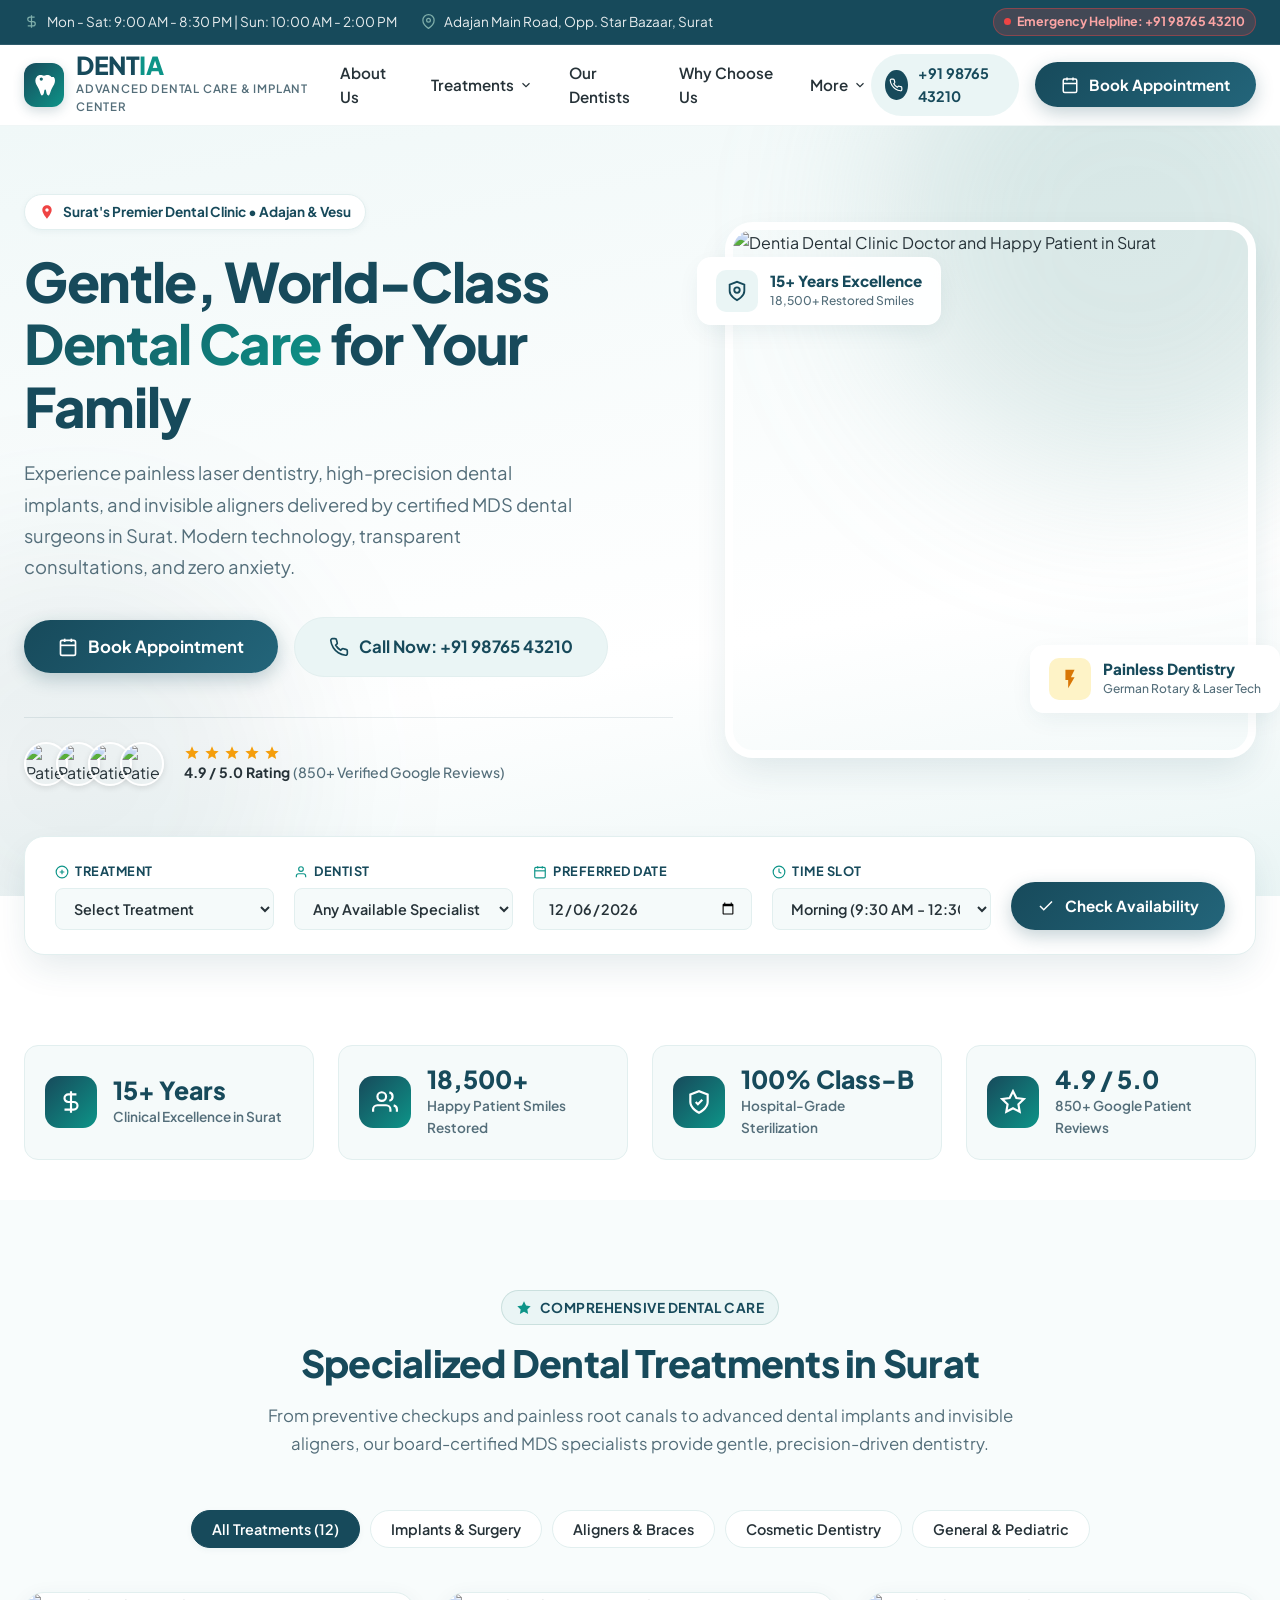
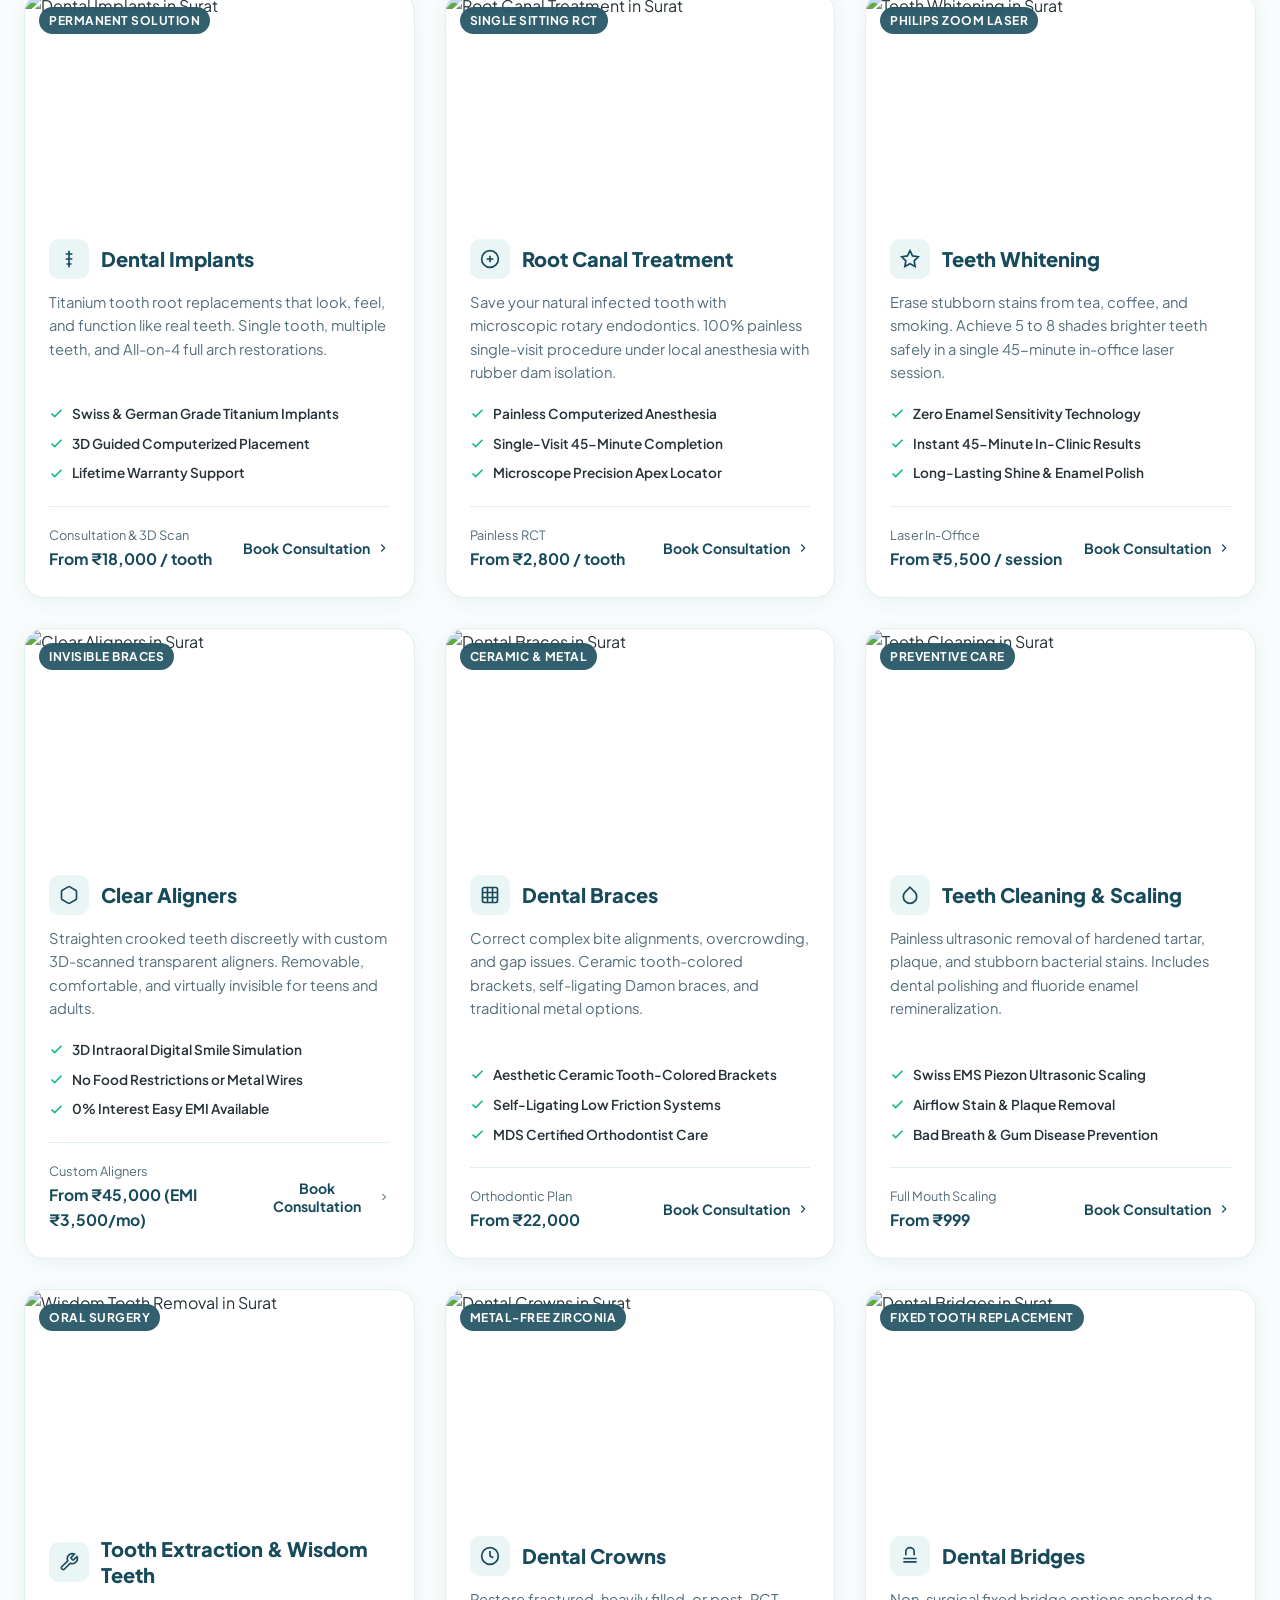
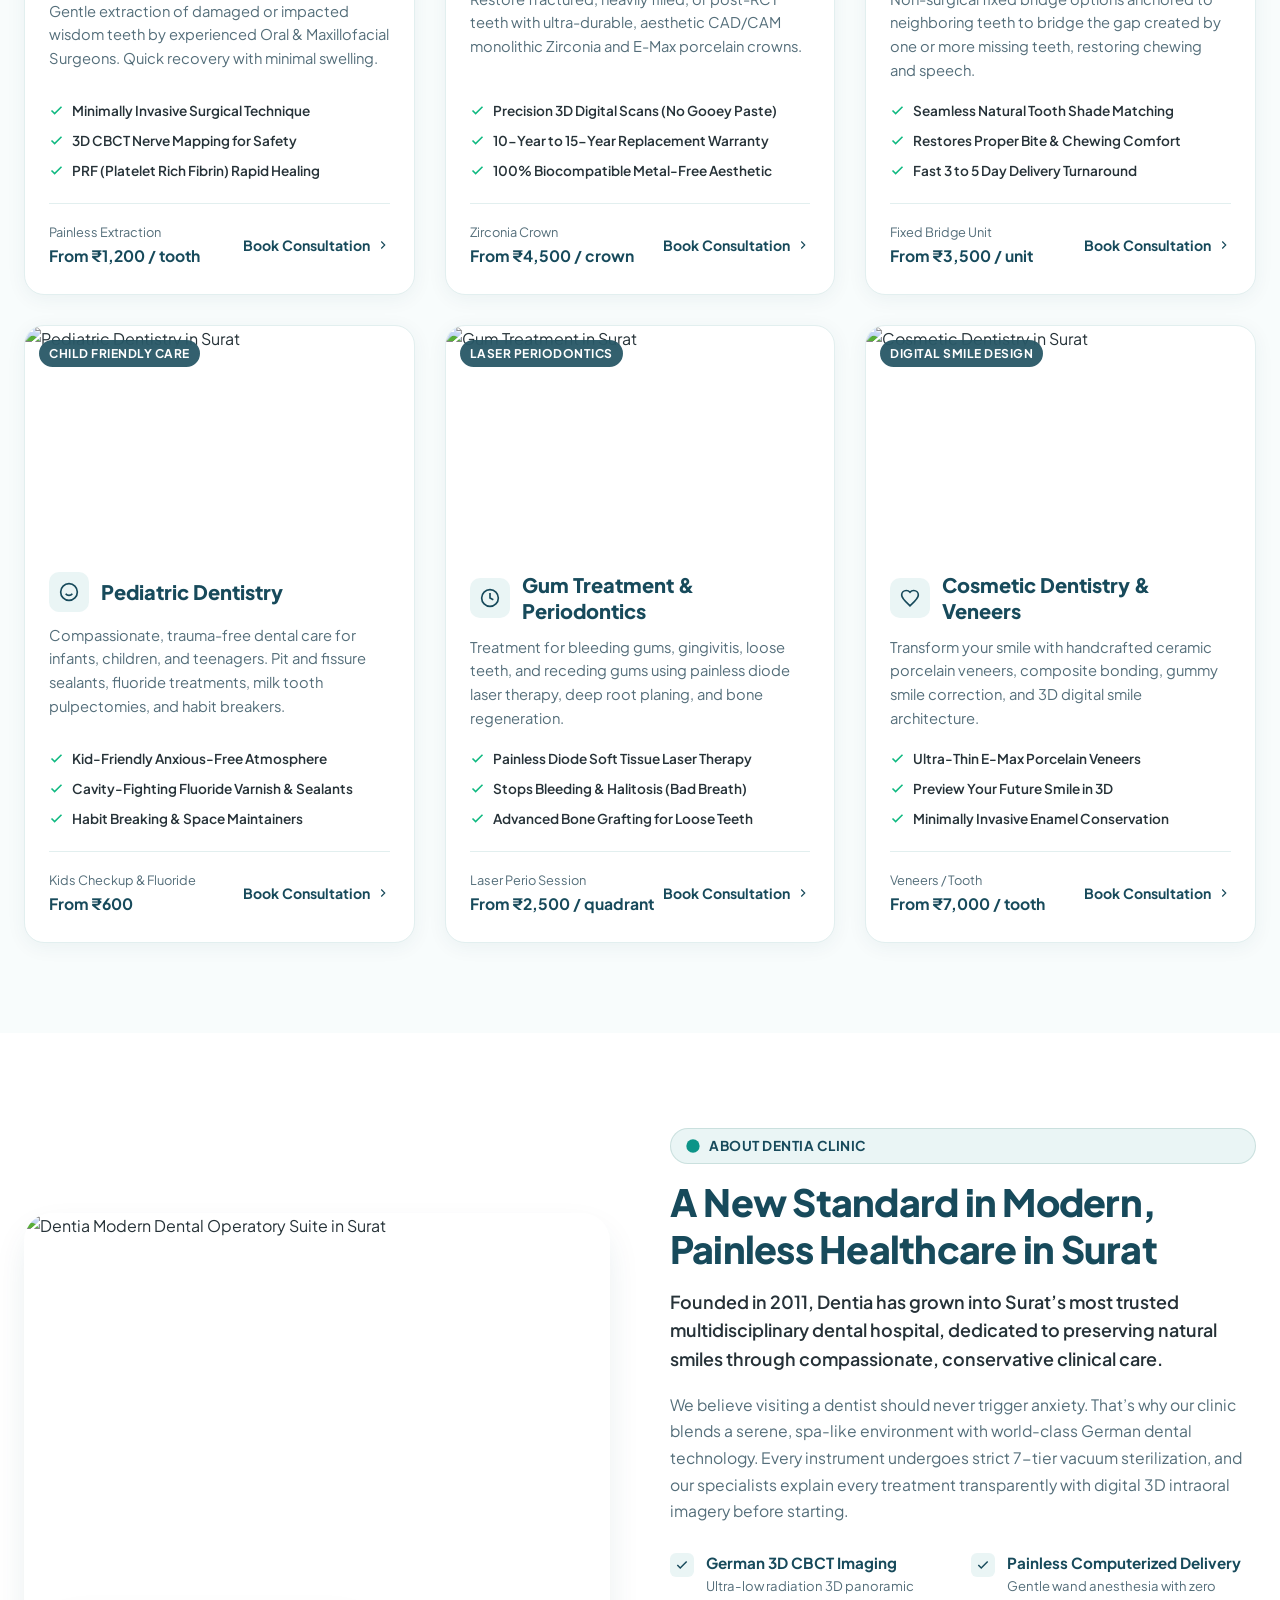
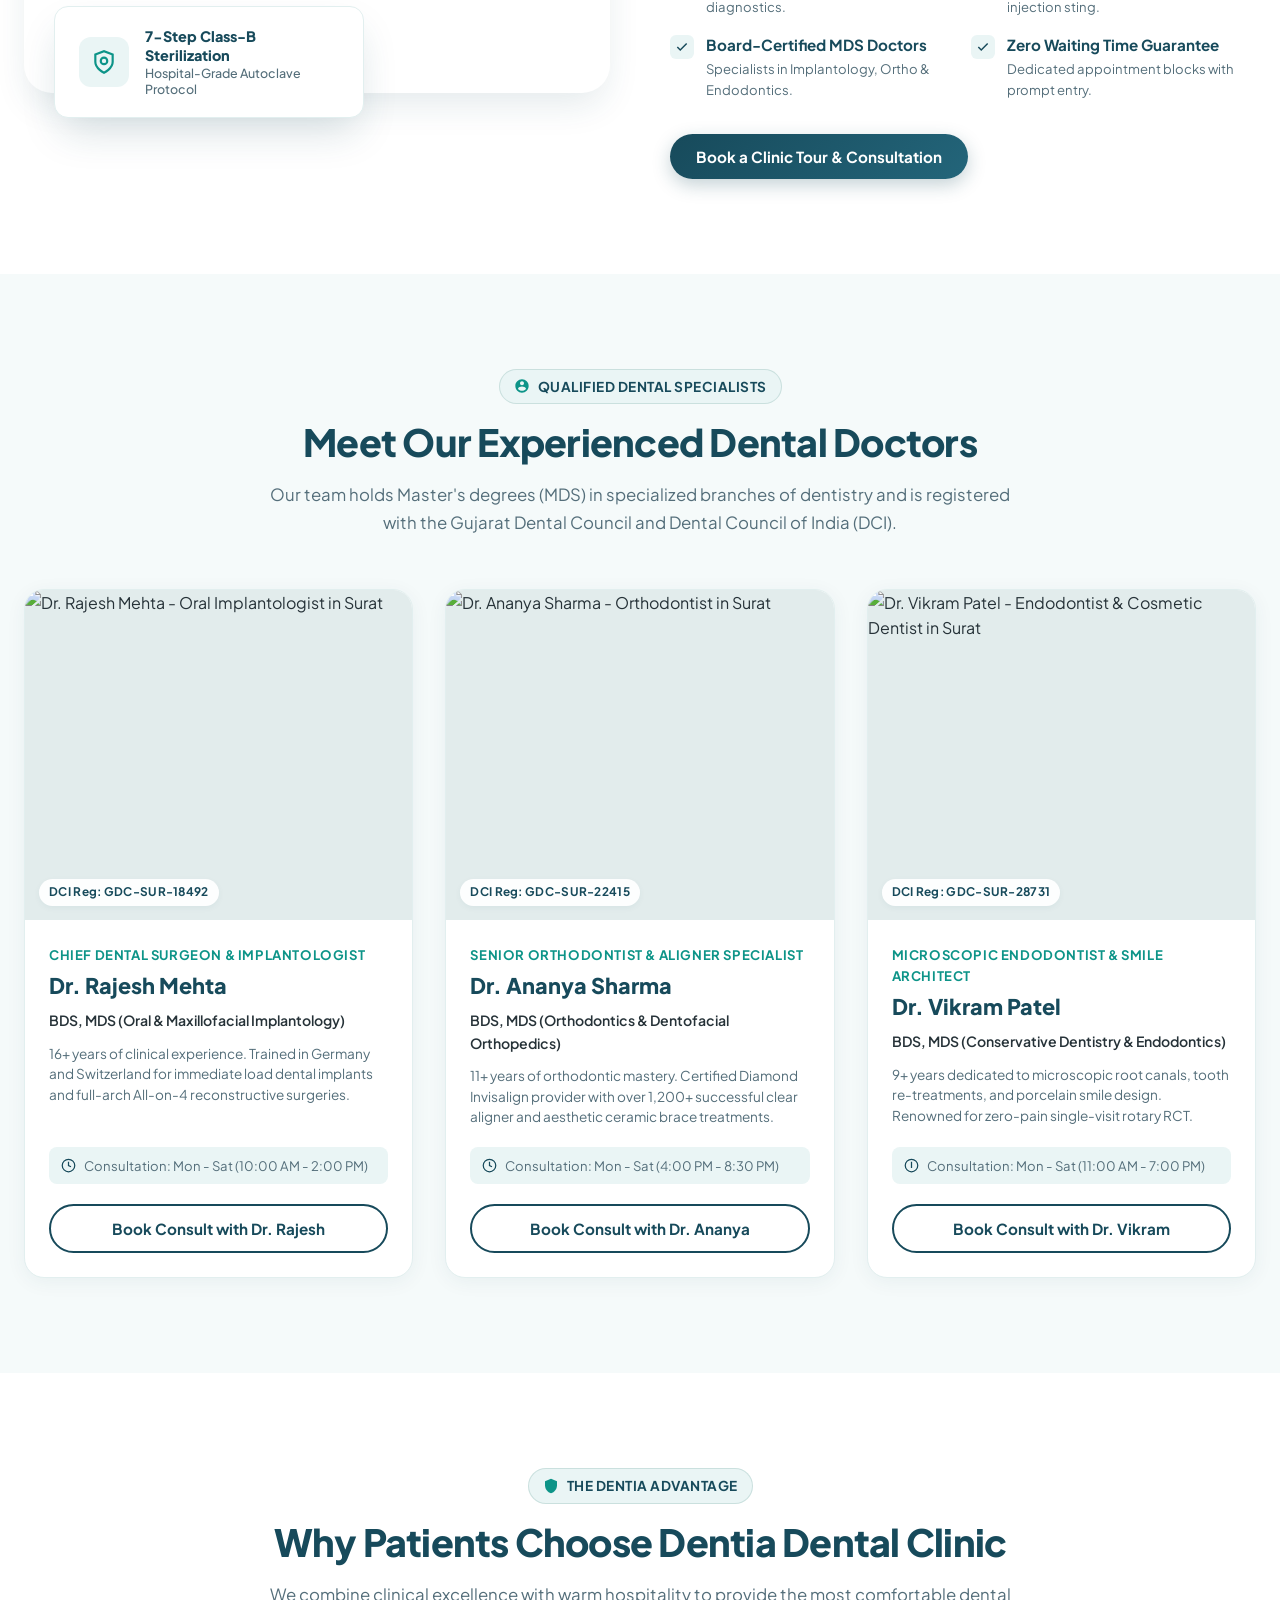
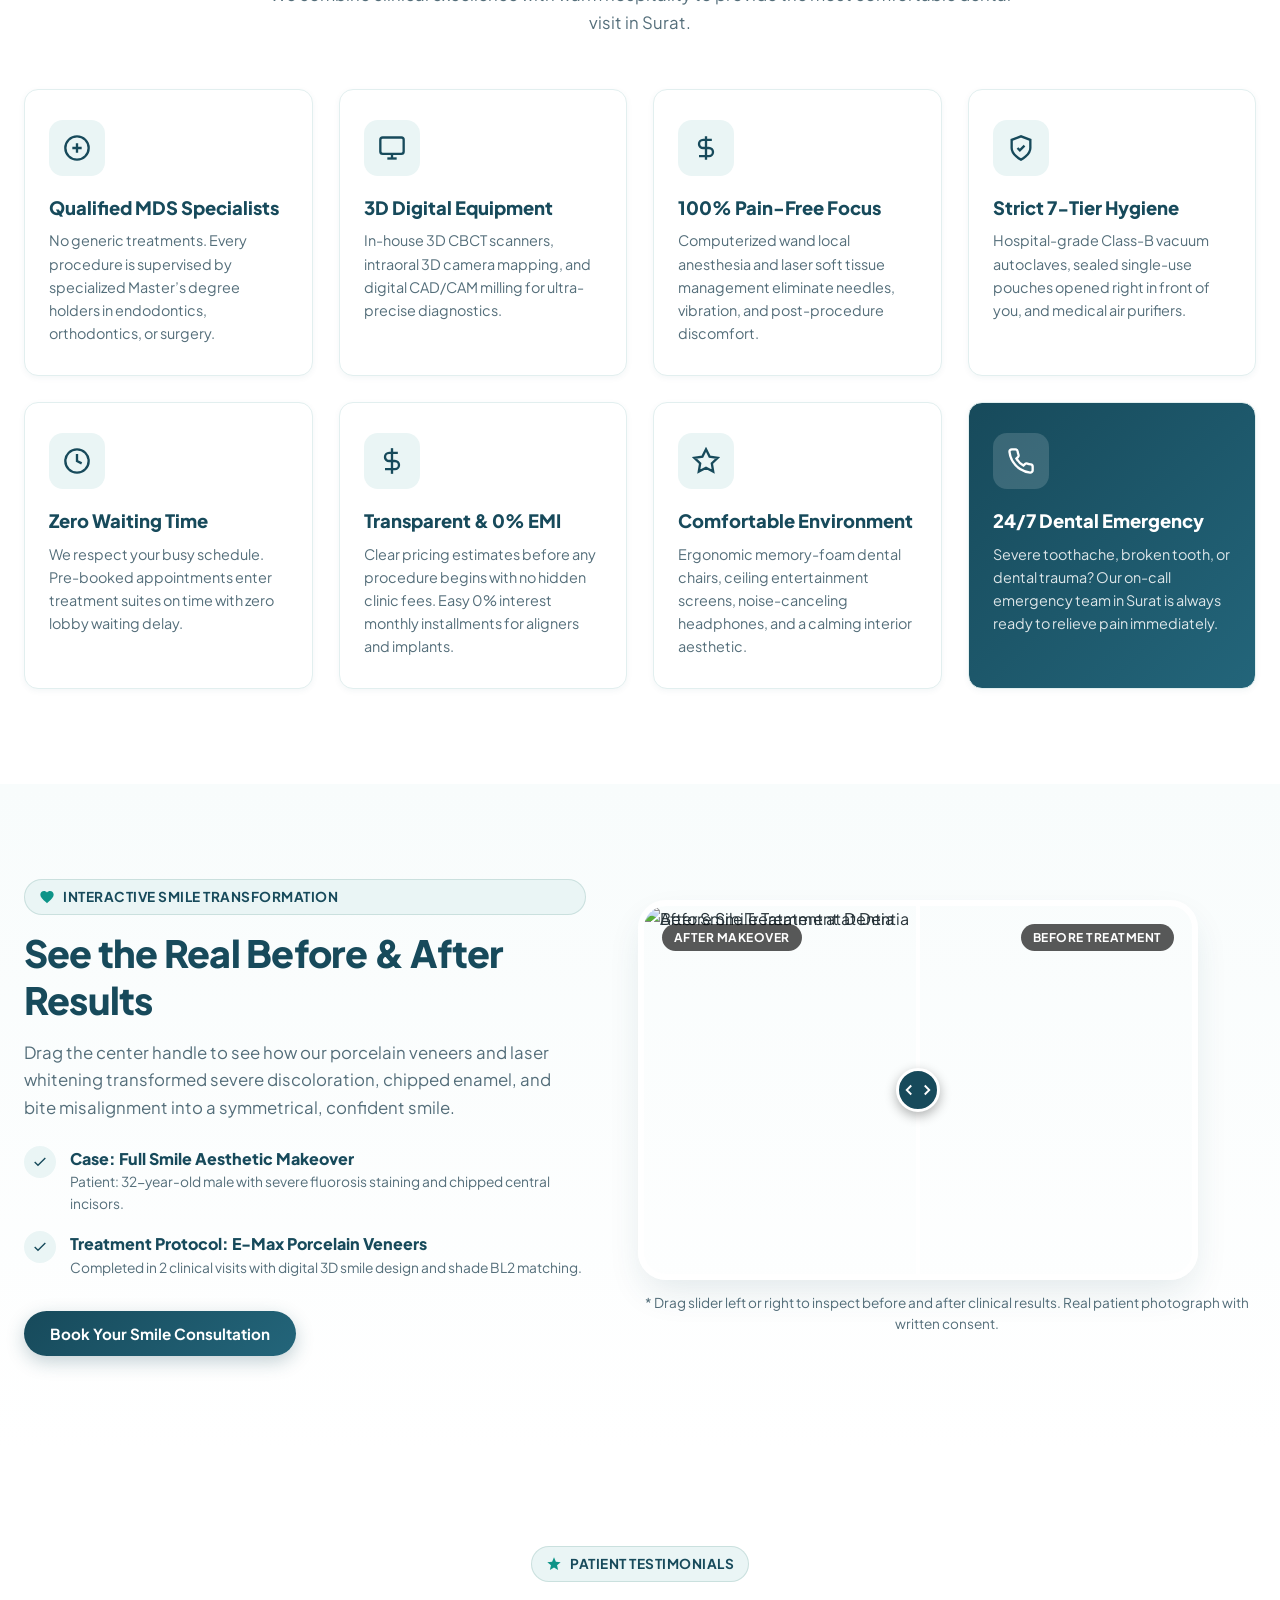
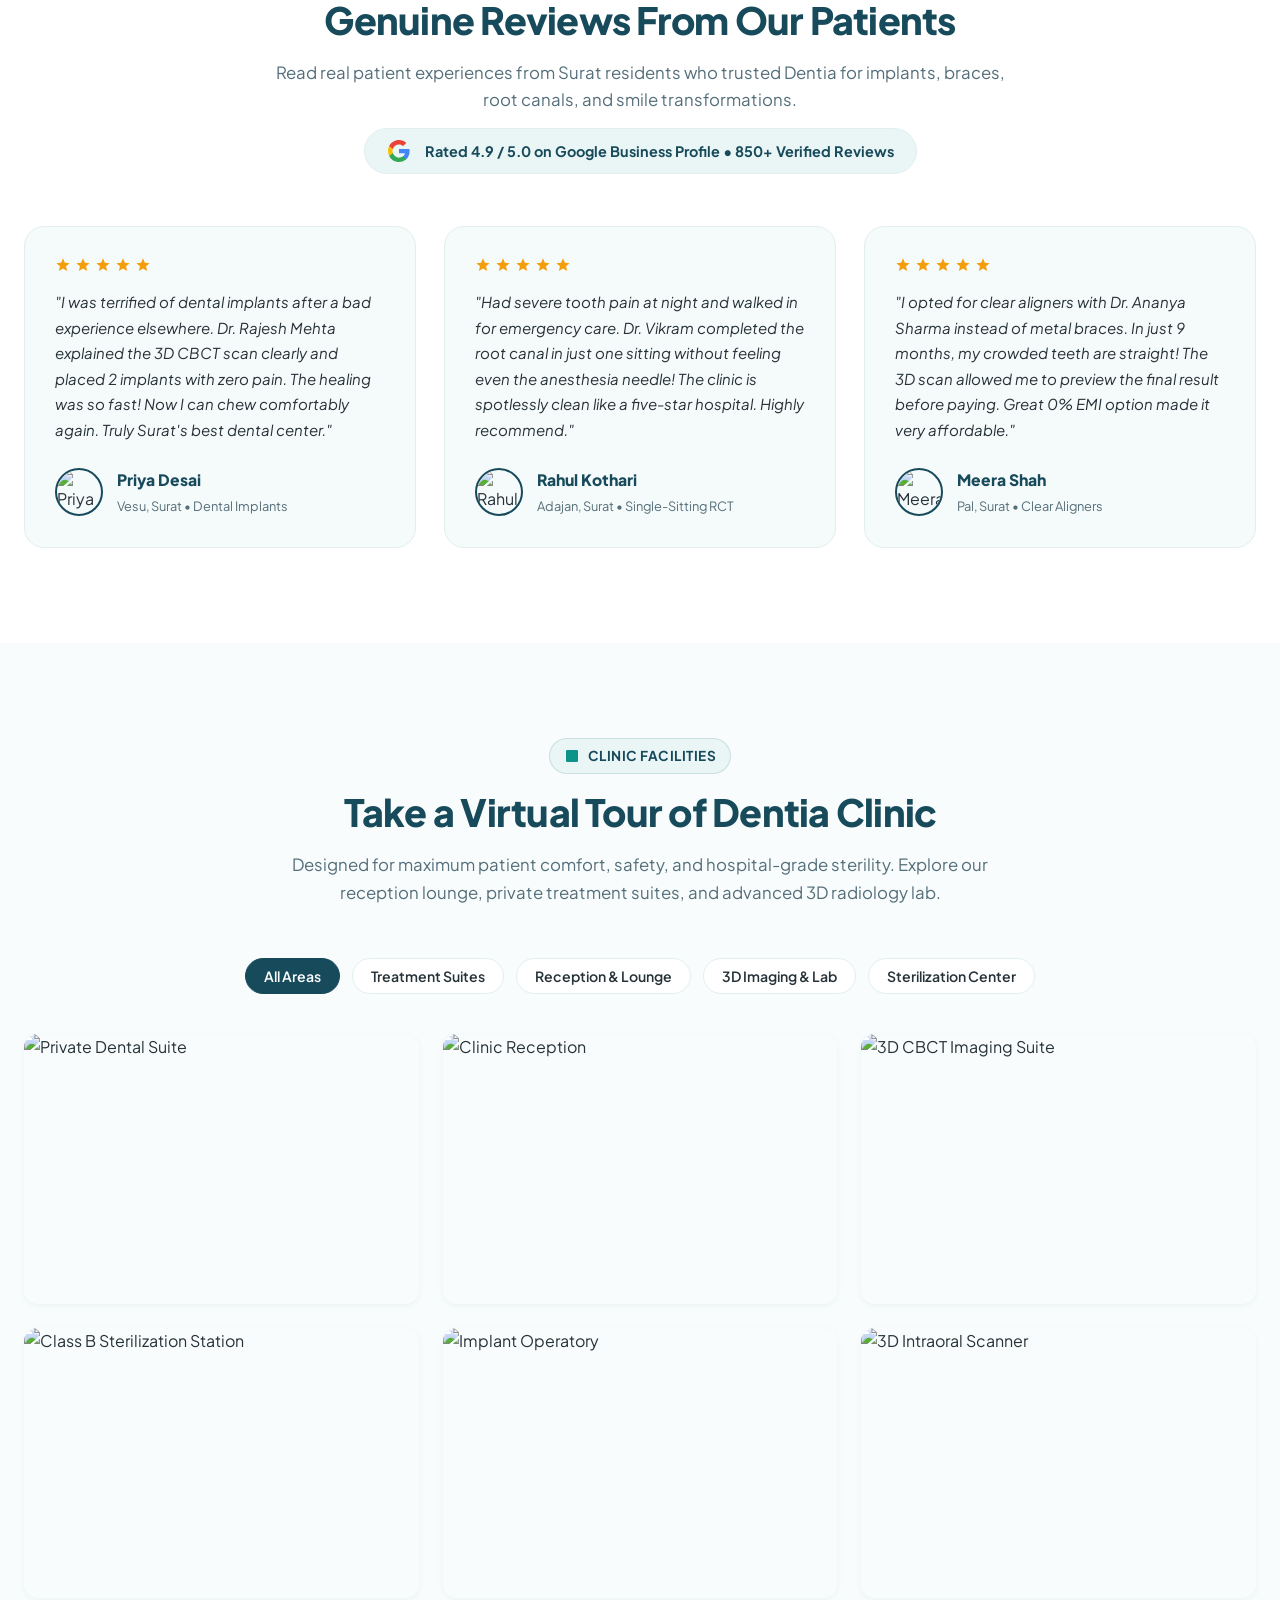
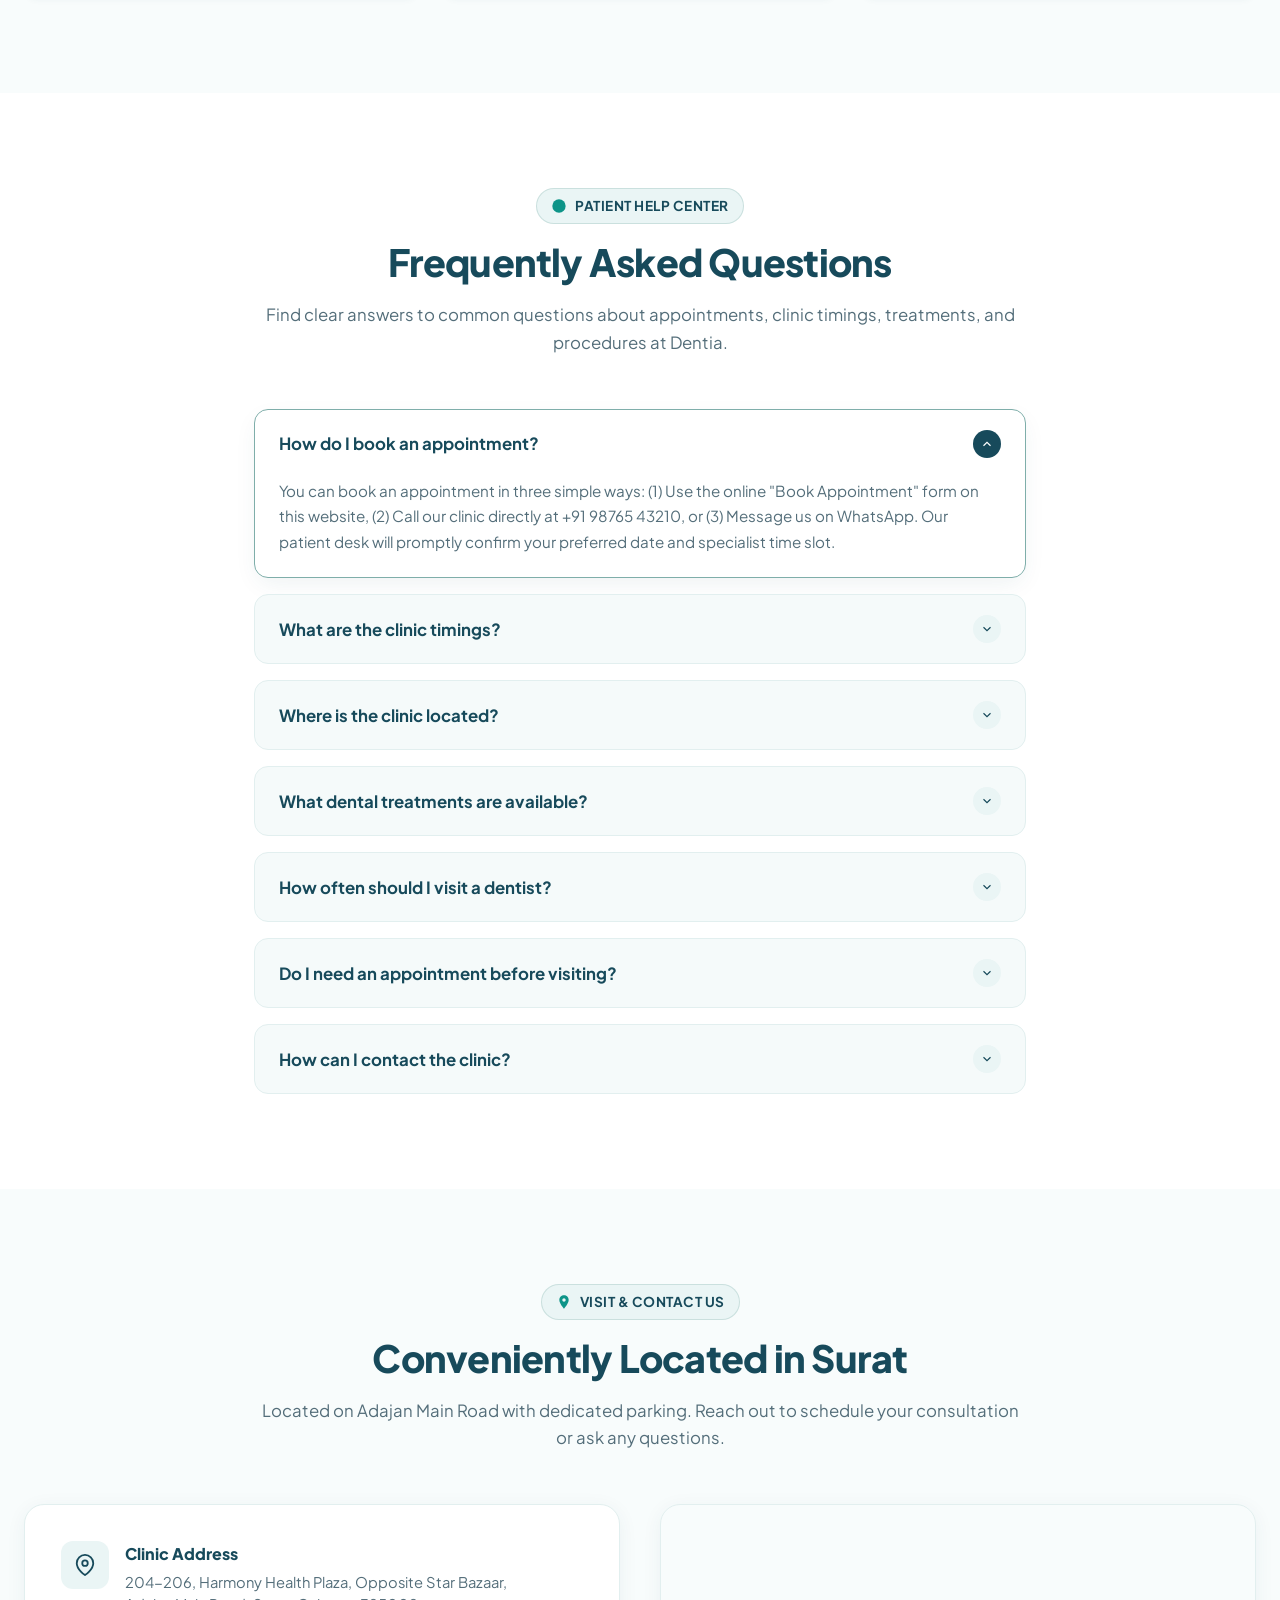
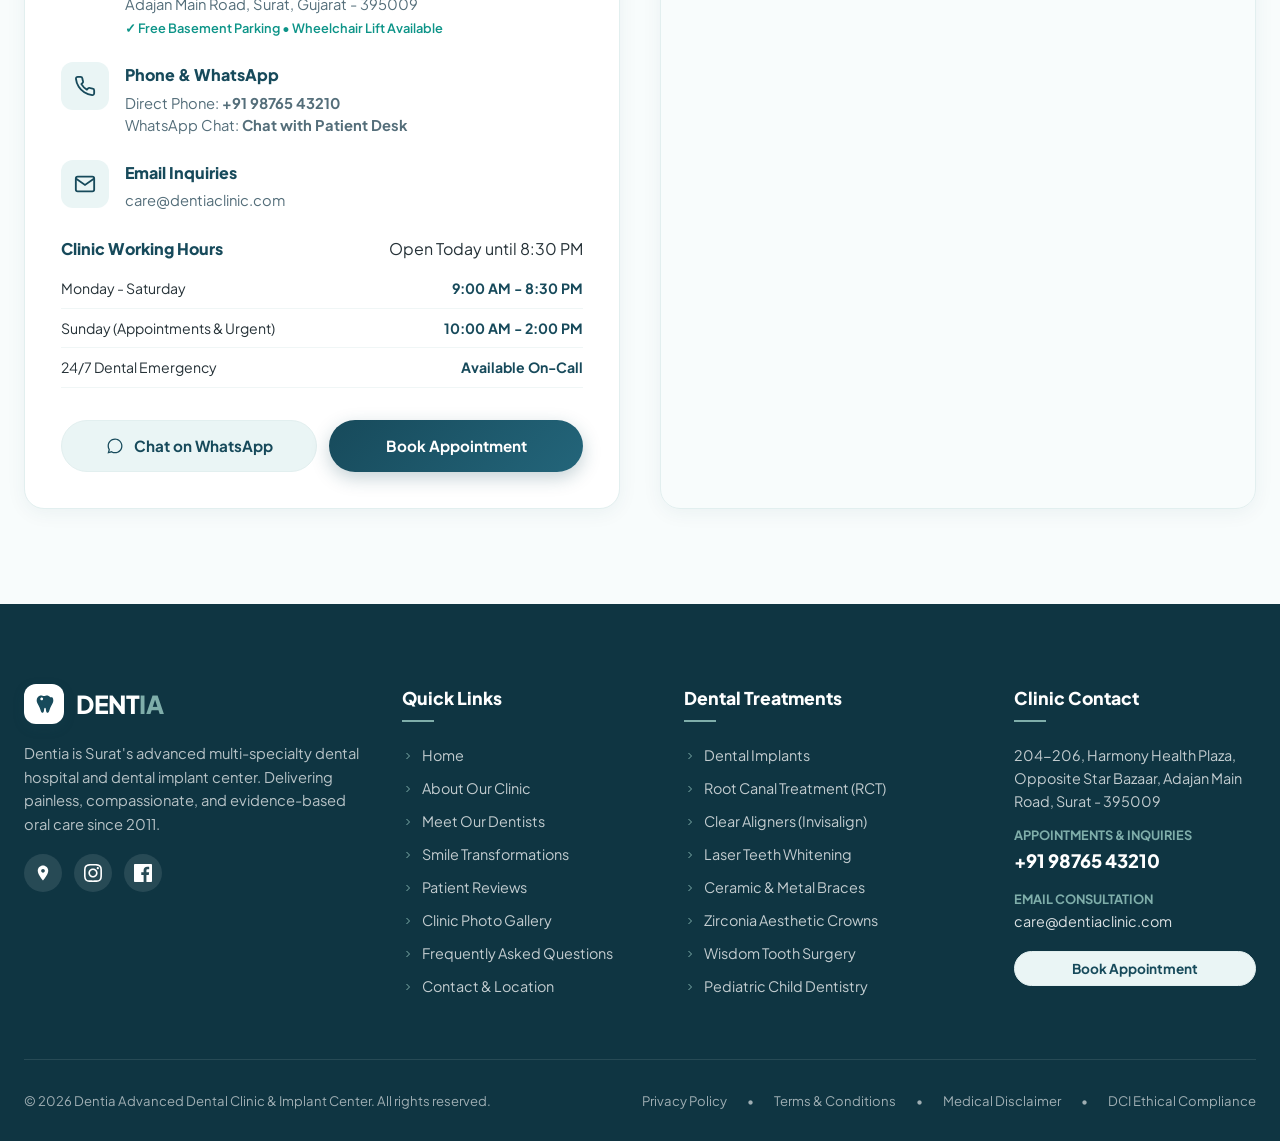
==== index.html @ 7be01a78 "Initial commit: Dentia local dental clinic website (homepage, styles, scripts, SEO schema)" ====
<!DOCTYPE html>
<html lang="en">
<head>
  <meta charset="UTF-8">
  <meta name="viewport" content="width=device-width, initial-scale=1.0">
  <title>Dentia Dental Clinic | Best Dentist & Dental Implant Center in Surat</title>
  
  <!-- SEO Meta Tags -->
  <meta name="description" content="Dentia Dental Clinic in Surat offers painless laser dentistry, dental implants, root canal treatment, clear aligners, and cosmetic smile makeovers. Book an appointment today with certified MDS dentists.">
  <meta name="keywords" content="Dentist in Surat, Dental Clinic in Surat, Best Dentist in Surat, Dental Implants in Surat, Root Canal Treatment in Surat, Teeth Whitening in Surat, Clear Aligners in Surat, Dentist in Adajan, Dentist in Vesu">
  <meta name="author" content="Dentia Advanced Dental Clinic">
  <meta name="robots" content="index, follow">
  <link rel="canonical" href="https://dentiaclinic.com/">

  <!-- Open Graph / Facebook -->
  <meta property="og:type" content="website">
  <meta property="og:url" content="https://dentiaclinic.com/">
  <meta property="og:title" content="Dentia Dental Clinic | Advanced Dental Care & Implantology in Surat">
  <meta property="og:description" content="Experience painless, gentle dental care in Surat. Advanced 3D CBCT imaging, certified MDS specialists, and hospital-grade sterilization.">
  <meta property="og:image" content="https://images.unsplash.com/photo-1629909613654-28e377c37b09?auto=format&fit=crop&w=1200&q=80">

  <!-- Google Fonts: Plus Jakarta Sans & Inter -->
  <link rel="preconnect" href="https://fonts.googleapis.com">
  <link rel="preconnect" href="https://fonts.gstatic.com" crossorigin>
  <link href="https://fonts.googleapis.com/css2?family=Inter:wght@400;500;600;700&family=Plus+Jakarta+Sans:wght@500;600;700;800&display=swap" rel="stylesheet">

  <!-- Main Stylesheet -->
  <link rel="stylesheet" href="styles.css">

  <!-- LocalBusiness / Dentist Schema Structured Data -->
  <script type="application/ld+json">
  {
    "@context": "https://schema.org",
    "@type": "Dentist",
    "name": "Dentia Advanced Dental Clinic & Implant Center",
    "image": "https://images.unsplash.com/photo-1629909613654-28e377c37b09?auto=format&fit=crop&w=1200&q=80",
    "@id": "https://dentiaclinic.com",
    "url": "https://dentiaclinic.com",
    "telephone": "+91-98765-43210",
    "priceRange": "₹₹",
    "address": {
      "@type": "PostalAddress",
      "streetAddress": "204-206, Harmony Health Plaza, Opposite Star Bazaar, Adajan Main Road",
      "addressLocality": "Surat",
      "addressRegion": "Gujarat",
      "postalCode": "395009",
      "addressCountry": "IN"
    },
    "geo": {
      "@type": "GeoCoordinates",
      "latitude": 21.192572,
      "longitude": 72.799736
    },
    "openingHoursSpecification": [
      {
        "@type": "OpeningHoursSpecification",
        "dayOfWeek": ["Monday", "Tuesday", "Wednesday", "Thursday", "Friday", "Saturday"],
        "opens": "09:00",
        "closes": "20:30"
      },
      {
        "@type": "OpeningHoursSpecification",
        "dayOfWeek": "Sunday",
        "opens": "10:00",
        "closes": "14:00"
      }
    ],
    "medicalSpecialty": [
      "Dentistry",
      "Orthodontics",
      "Endodontics",
      "Periodontics",
      "Prosthodontics",
      "Pediatric Dentistry",
      "Oral and Maxillofacial Surgery"
    ],
    "aggregateRating": {
      "@type": "AggregateRating",
      "ratingValue": "4.9",
      "reviewCount": "850",
      "bestRating": "5"
    }
  }
  </script>

  <!-- FAQPage Schema -->
  <script type="application/ld+json">
  {
    "@context": "https://schema.org",
    "@type": "FAQPage",
    "mainEntity": [
      {
        "@type": "Question",
        "name": "How do I book an appointment?",
        "acceptedAnswer": {
          "@type": "Answer",
          "text": "You can book an appointment online using our quick appointment form on this website, calling us directly at +91 98765 43210, or sending a message on WhatsApp. Our patient coordinator will confirm your preferred time slot immediately."
        }
      },
      {
        "@type": "Question",
        "name": "What are the clinic timings?",
        "acceptedAnswer": {
          "@type": "Answer",
          "text": "Dentia Clinic is open Monday to Saturday from 9:00 AM to 8:30 PM, and on Sundays from 10:00 AM to 2:00 PM for scheduled consultations and emergency dental care."
        }
      },
      {
        "@type": "Question",
        "name": "Where is the clinic located?",
        "acceptedAnswer": {
          "@type": "Answer",
          "text": "We are conveniently located at 204-206, Harmony Health Plaza, Opposite Star Bazaar, Adajan Main Road, Surat, Gujarat - 395009, with dedicated free basement parking and lift accessibility."
        }
      },
      {
        "@type": "Question",
        "name": "What dental treatments are available?",
        "acceptedAnswer": {
          "@type": "Answer",
          "text": "We provide comprehensive dental treatments including Dental Implants, Single-Sitting Root Canal Treatments, Teeth Whitening, Clear Aligners (Invisalign), Dental Braces, Ultrasonic Cleaning, Wisdom Tooth Extraction, Zirconia Crowns & Bridges, Pediatric Dentistry, and Porcelain Smile Makeovers."
        }
      },
      {
        "@type": "Question",
        "name": "How often should I visit a dentist?",
        "acceptedAnswer": {
          "@type": "Answer",
          "text": "We recommend a routine dental checkup and professional teeth cleaning every 6 months to detect any early cavities, gum problems, or tartar buildup before they cause pain or require major treatment."
        }
      },
      {
        "@type": "Question",
        "name": "Do I need an appointment before visiting?",
        "acceptedAnswer": {
          "@type": "Answer",
          "text": "While we accommodate walk-ins and urgent dental emergencies promptly, we strongly recommend booking an advance appointment to ensure zero waiting time and dedicated consultation with the respective specialist."
        }
      },
      {
        "@type": "Question",
        "name": "How can I contact the clinic?",
        "acceptedAnswer": {
          "@type": "Answer",
          "text": "You can call us directly at +91 98765 43210, WhatsApp us 24/7 at +91 98765 43210, or email us at care@dentiaclinic.com."
        }
      }
    ]
  }
  </script>
</head>
<body>

  <!-- ==========================================================================
       1. Top Utility Header Bar (Section 3.1)
       ========================================================================== -->
  <div class="top-bar">
    <div class="container top-bar-container">
      <div class="top-bar-left">
        <div class="top-info-item">
          <svg viewBox="0 0 24 24" fill="none" stroke="currentColor" stroke-width="2"><path d="M12 2v20M17 5H9.5a3.5 3.5 0 0 0 0 7h5a3.5 3.5 0 0 1 0 7H6"/></svg>
          <span>Mon - Sat: 9:00 AM - 8:30 PM | Sun: 10:00 AM - 2:00 PM</span>
        </div>
        <div class="top-info-item">
          <svg viewBox="0 0 24 24" fill="none" stroke="currentColor" stroke-width="2"><path d="M21 10c0 7-9 13-9 13s-9-6-9-13a9 9 0 0 1 18 0z"/><circle cx="12" cy="10" r="3"/></svg>
          <span>Adajan Main Road, Opp. Star Bazaar, Surat</span>
        </div>
      </div>
      <div class="top-bar-right">
        <a href="tel:+919876543210" class="top-emergency-badge">
          <span class="pulse-dot"></span>
          <span>Emergency Helpline: +91 98765 43210</span>
        </a>
      </div>
    </div>
  </div>

  <!-- ==========================================================================
       Main Sticky Header & Navigation (Section 3.1)
       ========================================================================== -->
  <header class="site-header">
    <div class="container nav-container">
      <!-- Clinic Brand Logo (Acts as Home) -->
      <a href="#home" class="brand-logo" aria-label="Dentia Dental Clinic Homepage - Return to top" title="Dentia Home">
        <div class="brand-icon-box">
          <!-- Dental Medical Tooth Icon -->
          <svg viewBox="0 0 24 24" fill="currentColor">
            <path d="M18.8 4.6C17.6 3.1 15.6 2.5 13.7 3c-.6.2-1.2.4-1.7.4-.5 0-1.1-.2-1.7-.4-1.9-.5-3.9.1-5.1 1.6C3.7 6.4 3.7 9 4.8 11.2c.8 1.6 1.8 3.1 2.5 4.8.9 2.2 1.4 4.6 2.3 5.4 1 .8 2.2-.6 2.4-2.4.2-1.4.3-2.8 1.1-2.8s.9 1.4 1.1 2.8c.2 1.8 1.4 3.2 2.4 2.4.9-.8 1.4-3.2 2.3-5.4.7-1.7 1.7-3.2 2.5-4.8 1.1-2.2 1.1-4.8-.4-6.6zM9.5 8C8.7 8 8 7.3 8 6.5S8.7 5 9.5 5 11 5.7 11 6.5 10.3 8 9.5 8z"/>
          </svg>
        </div>
        <div class="brand-info">
          <span class="brand-name">DENT<span>IA</span></span>
          <span class="brand-tagline">Advanced Dental Care & Implant Center</span>
        </div>
      </a>

      <!-- Desktop Navigation Menu -->
      <nav class="nav-menu">
        <div class="nav-item">
          <a href="#about" class="nav-link">About Us</a>
        </div>
        
        <!-- Treatments Dropdown Menu -->
        <div class="nav-item">
          <a href="#treatments" class="nav-link">
            Treatments
            <svg class="dropdown-chevron" viewBox="0 0 24 24" fill="none" stroke="currentColor" stroke-width="2"><polyline points="6 9 12 15 18 9"/></svg>
          </a>
          <div class="dropdown-menu">
            <a href="#treatments" class="dropdown-link" onclick="openAppointmentModal({treatment: 'Dental Implants'})">
              <div class="dropdown-icon"><svg viewBox="0 0 24 24" fill="none" stroke="currentColor" stroke-width="2"><path d="M12 2v20M8 6h8M8 12h8M9 18h6"/></svg></div>
              <div>Dental Implants</div>
            </a>
            <a href="#treatments" class="dropdown-link" onclick="openAppointmentModal({treatment: 'Root Canal Treatment'})">
              <div class="dropdown-icon"><svg viewBox="0 0 24 24" fill="none" stroke="currentColor" stroke-width="2"><circle cx="12" cy="12" r="10"/><path d="M12 8v8M8 12h8"/></svg></div>
              <div>Root Canal Treatment</div>
            </a>
            <a href="#treatments" class="dropdown-link" onclick="openAppointmentModal({treatment: 'Teeth Whitening'})">
              <div class="dropdown-icon"><svg viewBox="0 0 24 24" fill="none" stroke="currentColor" stroke-width="2"><polygon points="12 2 15.09 8.26 22 9.27 17 14.14 18.18 21.02 12 17.77 5.82 21.02 7 14.14 2 9.27 8.91 8.26 12 2"/></svg></div>
              <div>Teeth Whitening</div>
            </a>
            <a href="#treatments" class="dropdown-link" onclick="openAppointmentModal({treatment: 'Clear Aligners'})">
              <div class="dropdown-icon"><svg viewBox="0 0 24 24" fill="none" stroke="currentColor" stroke-width="2"><path d="M21 16V8a2 2 0 0 0-1-1.73l-7-4a2 2 0 0 0-2 0l-7 4A2 2 0 0 0 3 8v8a2 2 0 0 0 1 1.73l7 4a2 2 0 0 0 2 0l7-4A2 2 0 0 0 21 16z"/></svg></div>
              <div>Clear Aligners (Invisalign)</div>
            </a>
            <a href="#treatments" class="dropdown-link" onclick="openAppointmentModal({treatment: 'Dental Braces'})">
              <div class="dropdown-icon"><svg viewBox="0 0 24 24" fill="none" stroke="currentColor" stroke-width="2"><rect x="3" y="3" width="18" height="18" rx="2"/><path d="M3 9h18M3 15h18M9 3v18M15 3v18"/></svg></div>
              <div>Dental Braces</div>
            </a>
            <a href="#treatments" class="dropdown-link" onclick="openAppointmentModal({treatment: 'Teeth Cleaning & Scaling'})">
              <div class="dropdown-icon"><svg viewBox="0 0 24 24" fill="none" stroke="currentColor" stroke-width="2"><path d="M12 2.69l5.66 5.66a8 8 0 1 1-11.31 0z"/></svg></div>
              <div>Teeth Cleaning & Polishing</div>
            </a>
            <a href="#treatments" class="dropdown-link" onclick="openAppointmentModal({treatment: 'Pediatric Dentistry'})">
              <div class="dropdown-icon"><svg viewBox="0 0 24 24" fill="none" stroke="currentColor" stroke-width="2"><circle cx="12" cy="12" r="10"/><path d="M8 14s1.5 2 4 2 4-2 4-2M9 9h.01M15 9h.01"/></svg></div>
              <div>Pediatric Dentistry</div>
            </a>
            <a href="#treatments" class="dropdown-link" onclick="openAppointmentModal({treatment: 'Cosmetic Dentistry'})">
              <div class="dropdown-icon"><svg viewBox="0 0 24 24" fill="none" stroke="currentColor" stroke-width="2"><path d="M12 21.35l-1.45-1.32C5.4 15.36 2 12.28 2 8.5 2 5.42 4.42 3 7.5 3c1.74 0 3.41.81 4.5 2.09C13.09 3.81 14.76 3 16.5 3 19.58 3 22 5.42 22 8.5c0 3.78-3.4 6.86-8.55 11.54L12 21.35z"/></svg></div>
              <div>Cosmetic Smile Makeover</div>
            </a>
          </div>
        </div>

        <div class="nav-item">
          <a href="#dentists" class="nav-link">Our Dentists</a>
        </div>
        <div class="nav-item">
          <a href="#why-us" class="nav-link">Why Choose Us</a>
        </div>

        <!-- More Dropdown Menu -->
        <div class="nav-item">
          <a href="javascript:void(0)" class="nav-link">
            More
            <svg class="dropdown-chevron" viewBox="0 0 24 24" fill="none" stroke="currentColor" stroke-width="2"><polyline points="6 9 12 15 18 9"/></svg>
          </a>
          <div class="dropdown-menu dropdown-menu-right">
            <a href="#gallery" class="dropdown-link">
              <div class="dropdown-icon">
                <svg viewBox="0 0 24 24" fill="none" stroke="currentColor" stroke-width="2"><rect x="3" y="3" width="18" height="18" rx="2"/><circle cx="8.5" cy="8.5" r="1.5"/><polyline points="21 15 16 10 5 21"/></svg>
              </div>
              <div>Clinic Gallery</div>
            </a>
            <a href="#testimonials" class="dropdown-link">
              <div class="dropdown-icon">
                <svg viewBox="0 0 24 24" fill="none" stroke="currentColor" stroke-width="2"><polygon points="12 2 15.09 8.26 22 9.27 17 14.14 18.18 21.02 12 17.77 5.82 21.02 7 14.14 2 9.27 8.91 8.26 12 2"/></svg>
              </div>
              <div>Patient Reviews</div>
            </a>
            <a href="#faq" class="dropdown-link">
              <div class="dropdown-icon">
                <svg viewBox="0 0 24 24" fill="none" stroke="currentColor" stroke-width="2"><circle cx="12" cy="12" r="10"/><path d="M9.09 9a3 3 0 0 1 5.83 1c0 2-3 3-3 3M12 17h.01"/></svg>
              </div>
              <div>Frequently Asked Questions</div>
            </a>
            <a href="#contact" class="dropdown-link">
              <div class="dropdown-icon">
                <svg viewBox="0 0 24 24" fill="none" stroke="currentColor" stroke-width="2"><path d="M21 10c0 7-9 13-9 13s-9-6-9-13a9 9 0 0 1 18 0z"/><circle cx="12" cy="10" r="3"/></svg>
              </div>
              <div>Contact & Location</div>
            </a>
          </div>
        </div>
      </nav>

      <!-- Header Action Group -->
      <div class="nav-action-wrapper">
        <a href="tel:+919876543210" class="nav-phone-btn" title="Call Clinic">
          <div class="nav-phone-icon">
            <svg viewBox="0 0 24 24" fill="none" stroke="currentColor" stroke-width="2"><path d="M22 16.92v3a2 2 0 0 1-2.18 2 19.79 19.79 0 0 1-8.63-3.07 19.5 19.5 0 0 1-6-6 19.79 19.79 0 0 1-3.07-8.67A2 2 0 0 1 4.11 2h3a2 2 0 0 1 2 1.72 12.84 12.84 0 0 0 .7 2.81 2 2 0 0 1-.45 2.11L8.09 9.91a16 16 0 0 0 6 6l1.27-1.27a2 2 0 0 1 2.11-.45 12.84 12.84 0 0 0 2.81.7A2 2 0 0 1 22 16.92z"/></svg>
          </div>
          <span>+91 98765 43210</span>
        </a>

        <button class="btn btn-primary open-booking-modal" data-treatment="General Consultation">
          <svg width="18" height="18" viewBox="0 0 24 24" fill="none" stroke="currentColor" stroke-width="2"><rect x="3" y="4" width="18" height="18" rx="2" ry="2"/><line x1="16" y1="2" x2="16" y2="6"/><line x1="8" y1="2" x2="8" y2="6"/><line x1="3" y1="10" x2="21" y2="10"/></svg>
          Book Appointment
        </button>
      </div>

      <!-- Hamburger Menu for Mobile -->
      <button class="hamburger-btn" aria-label="Open Mobile Menu">
        <svg viewBox="0 0 24 24" fill="none" stroke="currentColor" stroke-width="2"><line x1="3" y1="12" x2="21" y2="12"/><line x1="3" y1="6" x2="21" y2="6"/><line x1="3" y1="18" x2="21" y2="18"/></svg>
      </button>
    </div>
  </header>

  <!-- Mobile Overlay & Drawer -->
  <div class="mobile-overlay"></div>
  <aside class="mobile-drawer">
    <div class="mobile-drawer-header">
      <div class="brand-logo">
        <div class="brand-icon-box" style="width:36px; height:36px;">
          <svg viewBox="0 0 24 24" fill="currentColor" style="width:20px; height:20px;">
            <path d="M18.8 4.6C17.6 3.1 15.6 2.5 13.7 3c-.6.2-1.2.4-1.7.4-.5 0-1.1-.2-1.7-.4-1.9-.5-3.9.1-5.1 1.6C3.7 6.4 3.7 9 4.8 11.2c.8 1.6 1.8 3.1 2.5 4.8.9 2.2 1.4 4.6 2.3 5.4 1 .8 2.2-.6 2.4-2.4.2-1.4.3-2.8 1.1-2.8s.9 1.4 1.1 2.8c.2 1.8 1.4 3.2 2.4 2.4.9-.8 1.4-3.2 2.3-5.4.7-1.7 1.7-3.2 2.5-4.8 1.1-2.2 1.1-4.8-.4-6.6zM9.5 8C8.7 8 8 7.3 8 6.5S8.7 5 9.5 5 11 5.7 11 6.5 10.3 8 9.5 8z"/>
          </svg>
        </div>
        <span class="brand-name" style="font-size:1.3rem;">DENT<span>IA</span></span>
      </div>
      <button class="mobile-close-btn" aria-label="Close Mobile Menu">
        <svg viewBox="0 0 24 24" fill="none" stroke="currentColor" stroke-width="2"><line x1="18" y1="6" x2="6" y2="18"/><line x1="6" y1="6" x2="18" y2="18"/></svg>
      </button>
    </div>

    <div class="mobile-nav-links">
      <a href="#about" class="mobile-nav-link">About Us</a>
      <a href="#treatments" class="mobile-nav-link">Treatments & Services</a>
      <a href="#dentists" class="mobile-nav-link">Meet Our Dentists</a>
      <a href="#why-us" class="mobile-nav-link">Why Choose Us</a>
      <a href="#transformation" class="mobile-nav-link">Smile Transformation</a>
      
      <!-- More Section in Mobile Drawer -->
      <div style="border-top: 1px solid var(--border-color); margin: 10px 0; padding-top: 10px;">
        <div style="font-size: 0.76rem; font-weight: 800; color: var(--accent-teal); text-transform: uppercase; letter-spacing: 0.8px; margin-bottom: 8px;">
          More Information
        </div>
        <a href="#gallery" class="mobile-nav-link">Clinic Gallery</a>
        <a href="#testimonials" class="mobile-nav-link">Patient Reviews</a>
        <a href="#faq" class="mobile-nav-link">Frequently Asked Questions</a>
        <a href="#contact" class="mobile-nav-link">Contact & Location</a>
      </div>
    </div>

    <div style="margin-top:auto; display:flex; flex-direction:column; gap:12px;">
      <a href="tel:+919876543210" class="btn btn-secondary" style="width:100%;">
        <svg width="18" height="18" viewBox="0 0 24 24" fill="none" stroke="currentColor" stroke-width="2"><path d="M22 16.92v3a2 2 0 0 1-2.18 2 19.79 19.79 0 0 1-8.63-3.07 19.5 19.5 0 0 1-6-6 19.79 19.79 0 0 1-3.07-8.67A2 2 0 0 1 4.11 2h3a2 2 0 0 1 2 1.72 12.84 12.84 0 0 0 .7 2.81 2 2 0 0 1-.45 2.11L8.09 9.91a16 16 0 0 0 6 6l1.27-1.27a2 2 0 0 1 2.11-.45 12.84 12.84 0 0 0 2.81.7A2 2 0 0 1 22 16.92z"/></svg>
        Call +91 98765 43210
      </a>
      <button class="btn btn-primary open-booking-modal" style="width:100%;">
        Book Appointment
      </button>
    </div>
  </aside>

  <!-- ==========================================================================
       2. Hero Section (Section 3.2)
       ========================================================================== -->
  <section class="hero-section" id="home">
    <div class="hero-bg-accent hero-bg-accent-1"></div>
    <div class="hero-bg-accent hero-bg-accent-2"></div>

    <div class="container hero-grid">
      <div class="hero-text-content">
        <div class="hero-location-pill">
          <svg viewBox="0 0 24 24" fill="currentColor"><path d="M12 2C8.13 2 5 5.13 5 9c0 5.25 7 13 7 13s7-7.75 7-13c0-3.87-3.13-7-7-7zm0 9.5c-1.38 0-2.5-1.12-2.5-2.5s1.12-2.5 2.5-2.5 2.5 1.12 2.5 2.5-1.12 2.5-2.5 2.5z"/></svg>
          <span>Surat's Premier Dental Clinic • Adajan & Vesu</span>
        </div>

        <h1 class="hero-headline">
          Gentle, World-Class <span class="highlight">Dental Care</span> for Your Family
        </h1>

        <p class="hero-intro">
          Experience painless laser dentistry, high-precision dental implants, and invisible aligners delivered by certified MDS dental surgeons in Surat. Modern technology, transparent consultations, and zero anxiety.
        </p>

        <div class="hero-cta-group">
          <button class="btn btn-primary btn-lg open-booking-modal" data-treatment="General Consultation">
            <svg width="20" height="20" viewBox="0 0 24 24" fill="none" stroke="currentColor" stroke-width="2"><rect x="3" y="4" width="18" height="18" rx="2" ry="2"/><line x1="16" y1="2" x2="16" y2="6"/><line x1="8" y1="2" x2="8" y2="6"/><line x1="3" y1="10" x2="21" y2="10"/></svg>
            Book Appointment
          </button>
          
          <a href="tel:+919876543210" class="btn btn-secondary btn-lg">
            <svg width="20" height="20" viewBox="0 0 24 24" fill="none" stroke="currentColor" stroke-width="2"><path d="M22 16.92v3a2 2 0 0 1-2.18 2 19.79 19.79 0 0 1-8.63-3.07 19.5 19.5 0 0 1-6-6 19.79 19.79 0 0 1-3.07-8.67A2 2 0 0 1 4.11 2h3a2 2 0 0 1 2 1.72 12.84 12.84 0 0 0 .7 2.81 2 2 0 0 1-.45 2.11L8.09 9.91a16 16 0 0 0 6 6l1.27-1.27a2 2 0 0 1 2.11-.45 12.84 12.84 0 0 0 2.81.7A2 2 0 0 1 22 16.92z"/></svg>
            Call Now: +91 98765 43210
          </a>
        </div>

        <div class="hero-social-proof">
          <div class="patient-avatars">
            <img class="patient-avatar" src="https://images.unsplash.com/photo-1544005313-94ddf0286df2?auto=format&fit=crop&w=100&q=80" alt="Patient review Surat" />
            <img class="patient-avatar" src="https://images.unsplash.com/photo-1507003211169-0a1dd7228f2d?auto=format&fit=crop&w=100&q=80" alt="Patient review Surat" />
            <img class="patient-avatar" src="https://images.unsplash.com/photo-1573496359142-b8d87734a5a2?auto=format&fit=crop&w=100&q=80" alt="Patient review Surat" />
            <img class="patient-avatar" src="https://images.unsplash.com/photo-1500648767791-00dcc994a43e?auto=format&fit=crop&w=100&q=80" alt="Patient review Surat" />
          </div>
          <div class="proof-details">
            <div class="proof-rating">
              <svg viewBox="0 0 24 24"><path d="M12 17.27L18.18 21l-1.64-7.03L22 9.24l-7.19-.61L12 2 9.19 8.63 2 9.24l5.46 4.73L5.82 21z"/></svg>
              <svg viewBox="0 0 24 24"><path d="M12 17.27L18.18 21l-1.64-7.03L22 9.24l-7.19-.61L12 2 9.19 8.63 2 9.24l5.46 4.73L5.82 21z"/></svg>
              <svg viewBox="0 0 24 24"><path d="M12 17.27L18.18 21l-1.64-7.03L22 9.24l-7.19-.61L12 2 9.19 8.63 2 9.24l5.46 4.73L5.82 21z"/></svg>
              <svg viewBox="0 0 24 24"><path d="M12 17.27L18.18 21l-1.64-7.03L22 9.24l-7.19-.61L12 2 9.19 8.63 2 9.24l5.46 4.73L5.82 21z"/></svg>
              <svg viewBox="0 0 24 24"><path d="M12 17.27L18.18 21l-1.64-7.03L22 9.24l-7.19-.61L12 2 9.19 8.63 2 9.24l5.46 4.73L5.82 21z"/></svg>
            </div>
            <div class="proof-text">
              4.9 / 5.0 Rating <span>(850+ Verified Google Reviews)</span>
            </div>
          </div>
        </div>
      </div>

      <!-- Hero Visual Media & Floating Badges -->
      <div class="hero-media-wrapper">
        <div class="hero-image-card">
          <img 
            class="hero-main-img" 
            src="https://images.unsplash.com/photo-1629909613654-28e377c37b09?auto=format&fit=crop&w=800&q=80" 
            alt="Dentia Dental Clinic Doctor and Happy Patient in Surat" 
          />
        </div>

        <!-- Floating Badge 1: Experience -->
        <div class="floating-badge floating-badge-1">
          <div class="badge-icon-box badge-icon-teal">
            <svg viewBox="0 0 24 24" fill="none" stroke="currentColor" stroke-width="2"><path d="M12 22s8-4 8-10V5l-8-3-8 3v7c0 6 8 10 8 10z"/><circle cx="12" cy="11" r="3"/></svg>
          </div>
          <div>
            <div class="badge-info-title">15+ Years Excellence</div>
            <div class="badge-info-sub">18,500+ Restored Smiles</div>
          </div>
        </div>

        <!-- Floating Badge 2: Painless Tech -->
        <div class="floating-badge floating-badge-2">
          <div class="badge-icon-box badge-icon-amber">
            <svg viewBox="0 0 24 24" fill="currentColor"><path d="M7 2v11h3v9l7-12h-4l4-8z"/></svg>
          </div>
          <div>
            <div class="badge-info-title">Painless Dentistry</div>
            <div class="badge-info-sub">German Rotary & Laser Tech</div>
          </div>
        </div>
      </div>
    </div>
  </section>

  <!-- ==========================================================================
       Interactive Quick Appointment Bar (Dentia Signature Feature)
       ========================================================================== -->
  <div class="container quick-booking-bar-wrapper">
    <div class="quick-booking-bar">
      <!-- Select Treatment -->
      <div class="booking-input-group">
        <label class="booking-label" for="quick-treatment">
          <svg viewBox="0 0 24 24" fill="none" stroke="currentColor" stroke-width="2"><circle cx="12" cy="12" r="10"/><path d="M8 12h8M12 8v8"/></svg>
          Treatment
        </label>
        <select id="quick-treatment" class="booking-select">
          <option value="">Select Treatment</option>
          <option value="Dental Implants">Dental Implants</option>
          <option value="Root Canal Treatment">Root Canal Treatment</option>
          <option value="Teeth Whitening">Teeth Whitening</option>
          <option value="Clear Aligners">Clear Aligners (Invisalign)</option>
          <option value="Dental Braces">Dental Braces</option>
          <option value="Teeth Cleaning & Scaling">Teeth Cleaning & Polishing</option>
          <option value="Wisdom Tooth Removal">Wisdom Tooth Extraction</option>
          <option value="Dental Crowns & Bridges">Dental Crowns & Bridges</option>
          <option value="Pediatric Dentistry">Pediatric Dentistry</option>
          <option value="Cosmetic Dentistry">Cosmetic Smile Makeover</option>
        </select>
      </div>

      <!-- Select Doctor -->
      <div class="booking-input-group">
        <label class="booking-label" for="quick-doctor">
          <svg viewBox="0 0 24 24" fill="none" stroke="currentColor" stroke-width="2"><path d="M20 21v-2a4 4 0 0 0-4-4H8a4 4 0 0 0-4 4v2"/><circle cx="12" cy="7" r="4"/></svg>
          Dentist
        </label>
        <select id="quick-doctor" class="booking-select">
          <option value="Any Available Specialist">Any Available Specialist</option>
          <option value="Dr. Rajesh Mehta (MDS Implantologist)">Dr. Rajesh Mehta (Implantologist)</option>
          <option value="Dr. Ananya Sharma (MDS Orthodontist)">Dr. Ananya Sharma (Orthodontist)</option>
          <option value="Dr. Vikram Patel (MDS Endodontist)">Dr. Vikram Patel (Endodontist)</option>
        </select>
      </div>

      <!-- Preferred Date -->
      <div class="booking-input-group">
        <label class="booking-label" for="quick-date">
          <svg viewBox="0 0 24 24" fill="none" stroke="currentColor" stroke-width="2"><rect x="3" y="4" width="18" height="18" rx="2" ry="2"/><line x1="16" y1="2" x2="16" y2="6"/><line x1="8" y1="2" x2="8" y2="6"/><line x1="3" y1="10" x2="21" y2="10"/></svg>
          Preferred Date
        </label>
        <input type="date" id="quick-date" class="booking-input" />
      </div>

      <!-- Preferred Slot -->
      <div class="booking-input-group">
        <label class="booking-label" for="quick-time">
          <svg viewBox="0 0 24 24" fill="none" stroke="currentColor" stroke-width="2"><circle cx="12" cy="12" r="10"/><polyline points="12 6 12 12 16 14"/></svg>
          Time Slot
        </label>
        <select id="quick-time" class="booking-select">
          <option value="Morning (9:30 AM - 12:30 PM)">Morning (9:30 AM - 12:30 PM)</option>
          <option value="Afternoon (2:00 PM - 5:00 PM)">Afternoon (2:00 PM - 5:00 PM)</option>
          <option value="Evening (5:00 PM - 8:30 PM)">Evening (5:00 PM - 8:30 PM)</option>
        </select>
      </div>

      <!-- Submit Action -->
      <button type="button" id="quick-book-submit" class="btn btn-primary" style="height:48px; margin-top:20px;">
        <svg width="18" height="18" viewBox="0 0 24 24" fill="none" stroke="currentColor" stroke-width="2"><polyline points="20 6 9 17 4 12"/></svg>
        Check Availability
      </button>
    </div>
  </div>

  <!-- ==========================================================================
       3. Trust Indicators Bar (Section 3.3)
       ========================================================================== -->
  <section class="trust-section">
    <div class="container">
      <div class="trust-grid">
        <div class="trust-item">
          <div class="trust-icon-wrap">
            <svg viewBox="0 0 24 24" fill="none" stroke="currentColor" stroke-width="2"><path d="M12 2v20M17 5H9.5a3.5 3.5 0 0 0 0 7h5a3.5 3.5 0 0 1 0 7H6"/></svg>
          </div>
          <div>
            <div class="trust-metric">15+ Years</div>
            <div class="trust-label">Clinical Excellence in Surat</div>
          </div>
        </div>

        <div class="trust-item">
          <div class="trust-icon-wrap">
            <svg viewBox="0 0 24 24" fill="none" stroke="currentColor" stroke-width="2"><path d="M17 21v-2a4 4 0 0 0-4-4H5a4 4 0 0 0-4 4v2"/><circle cx="9" cy="7" r="4"/><path d="M23 21v-2a4 4 0 0 0-3-3.87"/><path d="M16 3.13a4 4 0 0 1 0 7.75"/></svg>
          </div>
          <div>
            <div class="trust-metric">18,500+</div>
            <div class="trust-label">Happy Patient Smiles Restored</div>
          </div>
        </div>

        <div class="trust-item">
          <div class="trust-icon-wrap">
            <svg viewBox="0 0 24 24" fill="none" stroke="currentColor" stroke-width="2"><path d="M12 22s8-4 8-10V5l-8-3-8 3v7c0 6 8 10 8 10z"/><path d="M9 12l2 2 4-4"/></svg>
          </div>
          <div>
            <div class="trust-metric">100% Class-B</div>
            <div class="trust-label">Hospital-Grade Sterilization</div>
          </div>
        </div>

        <div class="trust-item">
          <div class="trust-icon-wrap">
            <svg viewBox="0 0 24 24" fill="none" stroke="currentColor" stroke-width="2"><polygon points="12 2 15.09 8.26 22 9.27 17 14.14 18.18 21.02 12 17.77 5.82 21.02 7 14.14 2 9.27 8.91 8.26 12 2"/></svg>
          </div>
          <div>
            <div class="trust-metric">4.9 / 5.0</div>
            <div class="trust-label">850+ Google Patient Reviews</div>
          </div>
        </div>
      </div>
    </div>
  </section>

  <!-- ==========================================================================
       4. Dental Services & Treatments Section (Section 3.4)
       ========================================================================== -->
  <section class="services-section" id="treatments">
    <div class="container">
      <div class="section-header">
        <span class="badge-tag">
          <svg viewBox="0 0 24 24" fill="currentColor"><path d="M12 2l3.09 6.26L22 9.27l-5 4.87 1.18 6.88L12 17.77l-6.18 3.25L7 14.14 2 9.27l6.91-1.01L12 2z"/></svg>
          Comprehensive Dental Care
        </span>
        <h2 class="section-title">Specialized Dental Treatments in Surat</h2>
        <p class="section-subtitle">
          From preventive checkups and painless root canals to advanced dental implants and invisible aligners, our board-certified MDS specialists provide gentle, precision-driven dentistry.
        </p>
      </div>

      <!-- Category Filter Tabs -->
      <div class="services-filter-tabs">
        <button class="filter-tab active" data-filter="all">All Treatments (12)</button>
        <button class="filter-tab" data-filter="implant">Implants & Surgery</button>
        <button class="filter-tab" data-filter="ortho">Aligners & Braces</button>
        <button class="filter-tab" data-filter="cosmetic">Cosmetic Dentistry</button>
        <button class="filter-tab" data-filter="general">General & Pediatric</button>
      </div>

      <!-- Treatments Grid (12 Cards) -->
      <div class="services-grid">

        <!-- Card 1: Dental Implants -->
        <article class="service-card" data-category="implant">
          <div class="service-card-image">
            <img src="https://images.unsplash.com/photo-1588776814546-1ffcf47267a5?auto=format&fit=crop&w=600&q=80" alt="Dental Implants in Surat" loading="lazy" />
            <span class="service-badge">Permanent Solution</span>
          </div>
          <div class="service-card-content">
            <div class="service-card-icon-title">
              <div class="service-mini-icon">
                <svg viewBox="0 0 24 24" fill="none" stroke="currentColor" stroke-width="2"><path d="M12 2v20M8 6h8M8 12h8M9 18h6"/></svg>
              </div>
              <h3 class="service-card-title">Dental Implants</h3>
            </div>
            <p class="service-card-desc">
              Titanium tooth root replacements that look, feel, and function like real teeth. Single tooth, multiple teeth, and All-on-4 full arch restorations.
            </p>
            <div class="service-card-features">
              <div class="service-feature-item">
                <svg viewBox="0 0 24 24" fill="none" stroke="currentColor" stroke-width="2.5"><polyline points="20 6 9 17 4 12"/></svg>
                <span>Swiss & German Grade Titanium Implants</span>
              </div>
              <div class="service-feature-item">
                <svg viewBox="0 0 24 24" fill="none" stroke="currentColor" stroke-width="2.5"><polyline points="20 6 9 17 4 12"/></svg>
                <span>3D Guided Computerized Placement</span>
              </div>
              <div class="service-feature-item">
                <svg viewBox="0 0 24 24" fill="none" stroke="currentColor" stroke-width="2.5"><polyline points="20 6 9 17 4 12"/></svg>
                <span>Lifetime Warranty Support</span>
              </div>
            </div>
            <div class="service-card-footer">
              <div class="service-price-hint">
                Consultation & 3D Scan
                <strong>From ₹18,000 / tooth</strong>
              </div>
              <button class="service-card-btn open-booking-modal" data-treatment="Dental Implants">
                Book Consultation
                <svg viewBox="0 0 24 24" fill="none" stroke="currentColor" stroke-width="2"><polyline points="9 18 15 12 9 6"/></svg>
              </button>
            </div>
          </div>
        </article>

        <!-- Card 2: Root Canal Treatment -->
        <article class="service-card" data-category="general">
          <div class="service-card-image">
            <img src="https://images.unsplash.com/photo-1579684385127-1ef15d508118?auto=format&fit=crop&w=600&q=80" alt="Root Canal Treatment in Surat" loading="lazy" />
            <span class="service-badge">Single Sitting RCT</span>
          </div>
          <div class="service-card-content">
            <div class="service-card-icon-title">
              <div class="service-mini-icon">
                <svg viewBox="0 0 24 24" fill="none" stroke="currentColor" stroke-width="2"><circle cx="12" cy="12" r="10"/><path d="M12 8v8M8 12h8"/></svg>
              </div>
              <h3 class="service-card-title">Root Canal Treatment</h3>
            </div>
            <p class="service-card-desc">
              Save your natural infected tooth with microscopic rotary endodontics. 100% painless single-visit procedure under local anesthesia with rubber dam isolation.
            </p>
            <div class="service-card-features">
              <div class="service-feature-item">
                <svg viewBox="0 0 24 24" fill="none" stroke="currentColor" stroke-width="2.5"><polyline points="20 6 9 17 4 12"/></svg>
                <span>Painless Computerized Anesthesia</span>
              </div>
              <div class="service-feature-item">
                <svg viewBox="0 0 24 24" fill="none" stroke="currentColor" stroke-width="2.5"><polyline points="20 6 9 17 4 12"/></svg>
                <span>Single-Visit 45-Minute Completion</span>
              </div>
              <div class="service-feature-item">
                <svg viewBox="0 0 24 24" fill="none" stroke="currentColor" stroke-width="2.5"><polyline points="20 6 9 17 4 12"/></svg>
                <span>Microscope Precision Apex Locator</span>
              </div>
            </div>
            <div class="service-card-footer">
              <div class="service-price-hint">
                Painless RCT
                <strong>From ₹2,800 / tooth</strong>
              </div>
              <button class="service-card-btn open-booking-modal" data-treatment="Root Canal Treatment">
                Book Consultation
                <svg viewBox="0 0 24 24" fill="none" stroke="currentColor" stroke-width="2"><polyline points="9 18 15 12 9 6"/></svg>
              </button>
            </div>
          </div>
        </article>

        <!-- Card 3: Teeth Whitening -->
        <article class="service-card" data-category="cosmetic">
          <div class="service-card-image">
            <img src="https://images.unsplash.com/photo-1598256989800-fe5f95da9787?auto=format&fit=crop&w=600&q=80" alt="Teeth Whitening in Surat" loading="lazy" />
            <span class="service-badge">Philips Zoom Laser</span>
          </div>
          <div class="service-card-content">
            <div class="service-card-icon-title">
              <div class="service-mini-icon">
                <svg viewBox="0 0 24 24" fill="none" stroke="currentColor" stroke-width="2"><polygon points="12 2 15.09 8.26 22 9.27 17 14.14 18.18 21.02 12 17.77 5.82 21.02 7 14.14 2 9.27 8.91 8.26 12 2"/></svg>
              </div>
              <h3 class="service-card-title">Teeth Whitening</h3>
            </div>
            <p class="service-card-desc">
              Erase stubborn stains from tea, coffee, and smoking. Achieve 5 to 8 shades brighter teeth safely in a single 45-minute in-office laser session.
            </p>
            <div class="service-card-features">
              <div class="service-feature-item">
                <svg viewBox="0 0 24 24" fill="none" stroke="currentColor" stroke-width="2.5"><polyline points="20 6 9 17 4 12"/></svg>
                <span>Zero Enamel Sensitivity Technology</span>
              </div>
              <div class="service-feature-item">
                <svg viewBox="0 0 24 24" fill="none" stroke="currentColor" stroke-width="2.5"><polyline points="20 6 9 17 4 12"/></svg>
                <span>Instant 45-Minute In-Clinic Results</span>
              </div>
              <div class="service-feature-item">
                <svg viewBox="0 0 24 24" fill="none" stroke="currentColor" stroke-width="2.5"><polyline points="20 6 9 17 4 12"/></svg>
                <span>Long-Lasting Shine & Enamel Polish</span>
              </div>
            </div>
            <div class="service-card-footer">
              <div class="service-price-hint">
                Laser In-Office
                <strong>From ₹5,500 / session</strong>
              </div>
              <button class="service-card-btn open-booking-modal" data-treatment="Teeth Whitening">
                Book Consultation
                <svg viewBox="0 0 24 24" fill="none" stroke="currentColor" stroke-width="2"><polyline points="9 18 15 12 9 6"/></svg>
              </button>
            </div>
          </div>
        </article>

        <!-- Card 4: Clear Aligners (Invisalign) -->
        <article class="service-card" data-category="ortho">
          <div class="service-card-image">
            <img src="https://images.unsplash.com/photo-1588776814546-daab30f310ce?auto=format&fit=crop&w=600&q=80" alt="Clear Aligners in Surat" loading="lazy" />
            <span class="service-badge">Invisible Braces</span>
          </div>
          <div class="service-card-content">
            <div class="service-card-icon-title">
              <div class="service-mini-icon">
                <svg viewBox="0 0 24 24" fill="none" stroke="currentColor" stroke-width="2"><path d="M21 16V8a2 2 0 0 0-1-1.73l-7-4a2 2 0 0 0-2 0l-7 4A2 2 0 0 0 3 8v8a2 2 0 0 0 1 1.73l7 4a2 2 0 0 0 2 0l7-4A2 2 0 0 0 21 16z"/></svg>
              </div>
              <h3 class="service-card-title">Clear Aligners</h3>
            </div>
            <p class="service-card-desc">
              Straighten crooked teeth discreetly with custom 3D-scanned transparent aligners. Removable, comfortable, and virtually invisible for teens and adults.
            </p>
            <div class="service-card-features">
              <div class="service-feature-item">
                <svg viewBox="0 0 24 24" fill="none" stroke="currentColor" stroke-width="2.5"><polyline points="20 6 9 17 4 12"/></svg>
                <span>3D Intraoral Digital Smile Simulation</span>
              </div>
              <div class="service-feature-item">
                <svg viewBox="0 0 24 24" fill="none" stroke="currentColor" stroke-width="2.5"><polyline points="20 6 9 17 4 12"/></svg>
                <span>No Food Restrictions or Metal Wires</span>
              </div>
              <div class="service-feature-item">
                <svg viewBox="0 0 24 24" fill="none" stroke="currentColor" stroke-width="2.5"><polyline points="20 6 9 17 4 12"/></svg>
                <span>0% Interest Easy EMI Available</span>
              </div>
            </div>
            <div class="service-card-footer">
              <div class="service-price-hint">
                Custom Aligners
                <strong>From ₹45,000 (EMI ₹3,500/mo)</strong>
              </div>
              <button class="service-card-btn open-booking-modal" data-treatment="Clear Aligners">
                Book Consultation
                <svg viewBox="0 0 24 24" fill="none" stroke="currentColor" stroke-width="2"><polyline points="9 18 15 12 9 6"/></svg>
              </button>
            </div>
          </div>
        </article>

        <!-- Card 5: Dental Braces -->
        <article class="service-card" data-category="ortho">
          <div class="service-card-image">
            <img src="https://images.unsplash.com/photo-1594824813501-489ca522d4f8?auto=format&fit=crop&w=600&q=80" alt="Dental Braces in Surat" loading="lazy" />
            <span class="service-badge">Ceramic & Metal</span>
          </div>
          <div class="service-card-content">
            <div class="service-card-icon-title">
              <div class="service-mini-icon">
                <svg viewBox="0 0 24 24" fill="none" stroke="currentColor" stroke-width="2"><rect x="3" y="3" width="18" height="18" rx="2"/><path d="M3 9h18M3 15h18M9 3v18M15 3v18"/></svg>
              </div>
              <h3 class="service-card-title">Dental Braces</h3>
            </div>
            <p class="service-card-desc">
              Correct complex bite alignments, overcrowding, and gap issues. Ceramic tooth-colored brackets, self-ligating Damon braces, and traditional metal options.
            </p>
            <div class="service-card-features">
              <div class="service-feature-item">
                <svg viewBox="0 0 24 24" fill="none" stroke="currentColor" stroke-width="2.5"><polyline points="20 6 9 17 4 12"/></svg>
                <span>Aesthetic Ceramic Tooth-Colored Brackets</span>
              </div>
              <div class="service-feature-item">
                <svg viewBox="0 0 24 24" fill="none" stroke="currentColor" stroke-width="2.5"><polyline points="20 6 9 17 4 12"/></svg>
                <span>Self-Ligating Low Friction Systems</span>
              </div>
              <div class="service-feature-item">
                <svg viewBox="0 0 24 24" fill="none" stroke="currentColor" stroke-width="2.5"><polyline points="20 6 9 17 4 12"/></svg>
                <span>MDS Certified Orthodontist Care</span>
              </div>
            </div>
            <div class="service-card-footer">
              <div class="service-price-hint">
                Orthodontic Plan
                <strong>From ₹22,000</strong>
              </div>
              <button class="service-card-btn open-booking-modal" data-treatment="Dental Braces">
                Book Consultation
                <svg viewBox="0 0 24 24" fill="none" stroke="currentColor" stroke-width="2"><polyline points="9 18 15 12 9 6"/></svg>
              </button>
            </div>
          </div>
        </article>

        <!-- Card 6: Teeth Cleaning & Scaling -->
        <article class="service-card" data-category="general">
          <div class="service-card-image">
            <img src="https://images.unsplash.com/photo-1606811841689-23dfddce3e95?auto=format&fit=crop&w=600&q=80" alt="Teeth Cleaning in Surat" loading="lazy" />
            <span class="service-badge">Preventive Care</span>
          </div>
          <div class="service-card-content">
            <div class="service-card-icon-title">
              <div class="service-mini-icon">
                <svg viewBox="0 0 24 24" fill="none" stroke="currentColor" stroke-width="2"><path d="M12 2.69l5.66 5.66a8 8 0 1 1-11.31 0z"/></svg>
              </div>
              <h3 class="service-card-title">Teeth Cleaning & Scaling</h3>
            </div>
            <p class="service-card-desc">
              Painless ultrasonic removal of hardened tartar, plaque, and stubborn bacterial stains. Includes dental polishing and fluoride enamel remineralization.
            </p>
            <div class="service-card-features">
              <div class="service-feature-item">
                <svg viewBox="0 0 24 24" fill="none" stroke="currentColor" stroke-width="2.5"><polyline points="20 6 9 17 4 12"/></svg>
                <span>Swiss EMS Piezon Ultrasonic Scaling</span>
              </div>
              <div class="service-feature-item">
                <svg viewBox="0 0 24 24" fill="none" stroke="currentColor" stroke-width="2.5"><polyline points="20 6 9 17 4 12"/></svg>
                <span>Airflow Stain & Plaque Removal</span>
              </div>
              <div class="service-feature-item">
                <svg viewBox="0 0 24 24" fill="none" stroke="currentColor" stroke-width="2.5"><polyline points="20 6 9 17 4 12"/></svg>
                <span>Bad Breath & Gum Disease Prevention</span>
              </div>
            </div>
            <div class="service-card-footer">
              <div class="service-price-hint">
                Full Mouth Scaling
                <strong>From ₹999</strong>
              </div>
              <button class="service-card-btn open-booking-modal" data-treatment="Teeth Cleaning & Scaling">
                Book Consultation
                <svg viewBox="0 0 24 24" fill="none" stroke="currentColor" stroke-width="2"><polyline points="9 18 15 12 9 6"/></svg>
              </button>
            </div>
          </div>
        </article>

        <!-- Card 7: Tooth Extraction & Wisdom Teeth -->
        <article class="service-card" data-category="implant">
          <div class="service-card-image">
            <img src="https://images.unsplash.com/photo-1537368910025-700350fe46c7?auto=format&fit=crop&w=600&q=80" alt="Wisdom Tooth Removal in Surat" loading="lazy" />
            <span class="service-badge">Oral Surgery</span>
          </div>
          <div class="service-card-content">
            <div class="service-card-icon-title">
              <div class="service-mini-icon">
                <svg viewBox="0 0 24 24" fill="none" stroke="currentColor" stroke-width="2"><path d="M14.7 6.3a1 1 0 0 0 0 1.4l1.6 1.6a1 1 0 0 0 1.4 0l3.77-3.77a6 6 0 0 1-7.94 7.94l-6.91 6.91a2.12 2.12 0 0 1-3-3l6.91-6.91a6 6 0 0 1 7.94-7.94l-3.76 3.76z"/></svg>
              </div>
              <h3 class="service-card-title">Tooth Extraction & Wisdom Teeth</h3>
            </div>
            <p class="service-card-desc">
              Gentle extraction of damaged or impacted wisdom teeth by experienced Oral & Maxillofacial Surgeons. Quick recovery with minimal swelling.
            </p>
            <div class="service-card-features">
              <div class="service-feature-item">
                <svg viewBox="0 0 24 24" fill="none" stroke="currentColor" stroke-width="2.5"><polyline points="20 6 9 17 4 12"/></svg>
                <span>Minimally Invasive Surgical Technique</span>
              </div>
              <div class="service-feature-item">
                <svg viewBox="0 0 24 24" fill="none" stroke="currentColor" stroke-width="2.5"><polyline points="20 6 9 17 4 12"/></svg>
                <span>3D CBCT Nerve Mapping for Safety</span>
              </div>
              <div class="service-feature-item">
                <svg viewBox="0 0 24 24" fill="none" stroke="currentColor" stroke-width="2.5"><polyline points="20 6 9 17 4 12"/></svg>
                <span>PRF (Platelet Rich Fibrin) Rapid Healing</span>
              </div>
            </div>
            <div class="service-card-footer">
              <div class="service-price-hint">
                Painless Extraction
                <strong>From ₹1,200 / tooth</strong>
              </div>
              <button class="service-card-btn open-booking-modal" data-treatment="Wisdom Tooth Removal">
                Book Consultation
                <svg viewBox="0 0 24 24" fill="none" stroke="currentColor" stroke-width="2"><polyline points="9 18 15 12 9 6"/></svg>
              </button>
            </div>
          </div>
        </article>

        <!-- Card 8: Dental Crowns -->
        <article class="service-card" data-category="cosmetic">
          <div class="service-card-image">
            <img src="https://images.unsplash.com/photo-1516549655169-df83a0774514?auto=format&fit=crop&w=600&q=80" alt="Dental Crowns in Surat" loading="lazy" />
            <span class="service-badge">Metal-Free Zirconia</span>
          </div>
          <div class="service-card-content">
            <div class="service-card-icon-title">
              <div class="service-mini-icon">
                <svg viewBox="0 0 24 24" fill="none" stroke="currentColor" stroke-width="2"><circle cx="12" cy="12" r="10"/><path d="M12 6v6l4 2"/></svg>
              </div>
              <h3 class="service-card-title">Dental Crowns</h3>
            </div>
            <p class="service-card-desc">
              Restore fractured, heavily filled, or post-RCT teeth with ultra-durable, aesthetic CAD/CAM monolithic Zirconia and E-Max porcelain crowns.
            </p>
            <div class="service-card-features">
              <div class="service-feature-item">
                <svg viewBox="0 0 24 24" fill="none" stroke="currentColor" stroke-width="2.5"><polyline points="20 6 9 17 4 12"/></svg>
                <span>Precision 3D Digital Scans (No Gooey Paste)</span>
              </div>
              <div class="service-feature-item">
                <svg viewBox="0 0 24 24" fill="none" stroke="currentColor" stroke-width="2.5"><polyline points="20 6 9 17 4 12"/></svg>
                <span>10-Year to 15-Year Replacement Warranty</span>
              </div>
              <div class="service-feature-item">
                <svg viewBox="0 0 24 24" fill="none" stroke="currentColor" stroke-width="2.5"><polyline points="20 6 9 17 4 12"/></svg>
                <span>100% Biocompatible Metal-Free Aesthetic</span>
              </div>
            </div>
            <div class="service-card-footer">
              <div class="service-price-hint">
                Zirconia Crown
                <strong>From ₹4,500 / crown</strong>
              </div>
              <button class="service-card-btn open-booking-modal" data-treatment="Dental Crowns">
                Book Consultation
                <svg viewBox="0 0 24 24" fill="none" stroke="currentColor" stroke-width="2"><polyline points="9 18 15 12 9 6"/></svg>
              </button>
            </div>
          </div>
        </article>

        <!-- Card 9: Dental Bridges -->
        <article class="service-card" data-category="implant">
          <div class="service-card-image">
            <img src="https://images.unsplash.com/photo-1622253692010-333f2da6031d?auto=format&fit=crop&w=600&q=80" alt="Dental Bridges in Surat" loading="lazy" />
            <span class="service-badge">Fixed Tooth Replacement</span>
          </div>
          <div class="service-card-content">
            <div class="service-card-icon-title">
              <div class="service-mini-icon">
                <svg viewBox="0 0 24 24" fill="none" stroke="currentColor" stroke-width="2"><path d="M4 19h16M4 15h16M7 11V7a5 5 0 0 1 10 0v4"/></svg>
              </div>
              <h3 class="service-card-title">Dental Bridges</h3>
            </div>
            <p class="service-card-desc">
              Non-surgical fixed bridge options anchored to neighboring teeth to bridge the gap created by one or more missing teeth, restoring chewing and speech.
            </p>
            <div class="service-card-features">
              <div class="service-feature-item">
                <svg viewBox="0 0 24 24" fill="none" stroke="currentColor" stroke-width="2.5"><polyline points="20 6 9 17 4 12"/></svg>
                <span>Seamless Natural Tooth Shade Matching</span>
              </div>
              <div class="service-feature-item">
                <svg viewBox="0 0 24 24" fill="none" stroke="currentColor" stroke-width="2.5"><polyline points="20 6 9 17 4 12"/></svg>
                <span>Restores Proper Bite & Chewing Comfort</span>
              </div>
              <div class="service-feature-item">
                <svg viewBox="0 0 24 24" fill="none" stroke="currentColor" stroke-width="2.5"><polyline points="20 6 9 17 4 12"/></svg>
                <span>Fast 3 to 5 Day Delivery Turnaround</span>
              </div>
            </div>
            <div class="service-card-footer">
              <div class="service-price-hint">
                Fixed Bridge Unit
                <strong>From ₹3,500 / unit</strong>
              </div>
              <button class="service-card-btn open-booking-modal" data-treatment="Dental Bridges">
                Book Consultation
                <svg viewBox="0 0 24 24" fill="none" stroke="currentColor" stroke-width="2"><polyline points="9 18 15 12 9 6"/></svg>
              </button>
            </div>
          </div>
        </article>

        <!-- Card 10: Pediatric Dentistry -->
        <article class="service-card" data-category="general">
          <div class="service-card-image">
            <img src="https://images.unsplash.com/photo-1588776814546-daab30f310ce?auto=format&fit=crop&w=600&q=80" alt="Pediatric Dentistry in Surat" loading="lazy" />
            <span class="service-badge">Child Friendly Care</span>
          </div>
          <div class="service-card-content">
            <div class="service-card-icon-title">
              <div class="service-mini-icon">
                <svg viewBox="0 0 24 24" fill="none" stroke="currentColor" stroke-width="2"><circle cx="12" cy="12" r="10"/><path d="M8 14s1.5 2 4 2 4-2 4-2M9 9h.01M15 9h.01"/></svg>
              </div>
              <h3 class="service-card-title">Pediatric Dentistry</h3>
            </div>
            <p class="service-card-desc">
              Compassionate, trauma-free dental care for infants, children, and teenagers. Pit and fissure sealants, fluoride treatments, milk tooth pulpectomies, and habit breakers.
            </p>
            <div class="service-card-features">
              <div class="service-feature-item">
                <svg viewBox="0 0 24 24" fill="none" stroke="currentColor" stroke-width="2.5"><polyline points="20 6 9 17 4 12"/></svg>
                <span>Kid-Friendly Anxious-Free Atmosphere</span>
              </div>
              <div class="service-feature-item">
                <svg viewBox="0 0 24 24" fill="none" stroke="currentColor" stroke-width="2.5"><polyline points="20 6 9 17 4 12"/></svg>
                <span>Cavity-Fighting Fluoride Varnish & Sealants</span>
              </div>
              <div class="service-feature-item">
                <svg viewBox="0 0 24 24" fill="none" stroke="currentColor" stroke-width="2.5"><polyline points="20 6 9 17 4 12"/></svg>
                <span>Habit Breaking & Space Maintainers</span>
              </div>
            </div>
            <div class="service-card-footer">
              <div class="service-price-hint">
                Kids Checkup & Fluoride
                <strong>From ₹600</strong>
              </div>
              <button class="service-card-btn open-booking-modal" data-treatment="Pediatric Dentistry">
                Book Consultation
                <svg viewBox="0 0 24 24" fill="none" stroke="currentColor" stroke-width="2"><polyline points="9 18 15 12 9 6"/></svg>
              </button>
            </div>
          </div>
        </article>

        <!-- Card 11: Gum Treatment & Periodontics -->
        <article class="service-card" data-category="general">
          <div class="service-card-image">
            <img src="https://images.unsplash.com/photo-1584515979956-d9f6e5d09982?auto=format&fit=crop&w=600&q=80" alt="Gum Treatment in Surat" loading="lazy" />
            <span class="service-badge">Laser Periodontics</span>
          </div>
          <div class="service-card-content">
            <div class="service-card-icon-title">
              <div class="service-mini-icon">
                <svg viewBox="0 0 24 24" fill="none" stroke="currentColor" stroke-width="2"><path d="M12 2a10 10 0 0 1 10 10c0 5.52-4.48 10-10 10S2 17.52 2 12A10 10 0 0 1 12 2z"/><path d="M12 6v6l4 2"/></svg>
              </div>
              <h3 class="service-card-title">Gum Treatment & Periodontics</h3>
            </div>
            <p class="service-card-desc">
              Treatment for bleeding gums, gingivitis, loose teeth, and receding gums using painless diode laser therapy, deep root planing, and bone regeneration.
            </p>
            <div class="service-card-features">
              <div class="service-feature-item">
                <svg viewBox="0 0 24 24" fill="none" stroke="currentColor" stroke-width="2.5"><polyline points="20 6 9 17 4 12"/></svg>
                <span>Painless Diode Soft Tissue Laser Therapy</span>
              </div>
              <div class="service-feature-item">
                <svg viewBox="0 0 24 24" fill="none" stroke="currentColor" stroke-width="2.5"><polyline points="20 6 9 17 4 12"/></svg>
                <span>Stops Bleeding & Halitosis (Bad Breath)</span>
              </div>
              <div class="service-feature-item">
                <svg viewBox="0 0 24 24" fill="none" stroke="currentColor" stroke-width="2.5"><polyline points="20 6 9 17 4 12"/></svg>
                <span>Advanced Bone Grafting for Loose Teeth</span>
              </div>
            </div>
            <div class="service-card-footer">
              <div class="service-price-hint">
                Laser Perio Session
                <strong>From ₹2,500 / quadrant</strong>
              </div>
              <button class="service-card-btn open-booking-modal" data-treatment="Gum Treatment">
                Book Consultation
                <svg viewBox="0 0 24 24" fill="none" stroke="currentColor" stroke-width="2"><polyline points="9 18 15 12 9 6"/></svg>
              </button>
            </div>
          </div>
        </article>

        <!-- Card 12: Cosmetic Dentistry & Smile Makeover -->
        <article class="service-card" data-category="cosmetic">
          <div class="service-card-image">
            <img src="https://images.unsplash.com/photo-1559839734-2b71ea197ec2?auto=format&fit=crop&w=600&q=80" alt="Cosmetic Dentistry in Surat" loading="lazy" />
            <span class="service-badge">Digital Smile Design</span>
          </div>
          <div class="service-card-content">
            <div class="service-card-icon-title">
              <div class="service-mini-icon">
                <svg viewBox="0 0 24 24" fill="none" stroke="currentColor" stroke-width="2"><path d="M12 21.35l-1.45-1.32C5.4 15.36 2 12.28 2 8.5 2 5.42 4.42 3 7.5 3c1.74 0 3.41.81 4.5 2.09C13.09 3.81 14.76 3 16.5 3 19.58 3 22 5.42 22 8.5c0 3.78-3.4 6.86-8.55 11.54L12 21.35z"/></svg>
              </div>
              <h3 class="service-card-title">Cosmetic Dentistry & Veneers</h3>
            </div>
            <p class="service-card-desc">
              Transform your smile with handcrafted ceramic porcelain veneers, composite bonding, gummy smile correction, and 3D digital smile architecture.
            </p>
            <div class="service-card-features">
              <div class="service-feature-item">
                <svg viewBox="0 0 24 24" fill="none" stroke="currentColor" stroke-width="2.5"><polyline points="20 6 9 17 4 12"/></svg>
                <span>Ultra-Thin E-Max Porcelain Veneers</span>
              </div>
              <div class="service-feature-item">
                <svg viewBox="0 0 24 24" fill="none" stroke="currentColor" stroke-width="2.5"><polyline points="20 6 9 17 4 12"/></svg>
                <span>Preview Your Future Smile in 3D</span>
              </div>
              <div class="service-feature-item">
                <svg viewBox="0 0 24 24" fill="none" stroke="currentColor" stroke-width="2.5"><polyline points="20 6 9 17 4 12"/></svg>
                <span>Minimally Invasive Enamel Conservation</span>
              </div>
            </div>
            <div class="service-card-footer">
              <div class="service-price-hint">
                Veneers / Tooth
                <strong>From ₹7,000 / tooth</strong>
              </div>
              <button class="service-card-btn open-booking-modal" data-treatment="Cosmetic Dentistry">
                Book Consultation
                <svg viewBox="0 0 24 24" fill="none" stroke="currentColor" stroke-width="2"><polyline points="9 18 15 12 9 6"/></svg>
              </button>
            </div>
          </div>
        </article>

      </div>
    </div>
  </section>

  <!-- ==========================================================================
       5. About The Clinic (Section 3.5)
       ========================================================================== -->
  <section class="about-section" id="about">
    <div class="container about-grid">
      <!-- About Visual Media -->
      <div class="about-visual-column">
        <img 
          class="about-image-main" 
          src="https://images.unsplash.com/photo-1519494026892-80bbd2d6fd0d?auto=format&fit=crop&w=800&q=80" 
          alt="Dentia Modern Dental Operatory Suite in Surat" 
          loading="lazy"
        />
        <div class="about-floating-card">
          <div class="about-cert-icon">
            <svg viewBox="0 0 24 24" fill="none" stroke="currentColor" stroke-width="2"><path d="M12 22s8-4 8-10V5l-8-3-8 3v7c0 6 8 10 8 10z"/><circle cx="12" cy="11" r="3"/></svg>
          </div>
          <div class="about-cert-text">
            7-Step Class-B Sterilization
            <span>Hospital-Grade Autoclave Protocol</span>
          </div>
        </div>
      </div>

      <!-- About Text Content -->
      <div class="about-content-column">
        <span class="badge-tag">
          <svg viewBox="0 0 24 24" fill="currentColor"><circle cx="12" cy="12" r="10"/></svg>
          About Dentia Clinic
        </span>
        <h2 class="section-title">A New Standard in Modern, Painless Healthcare in Surat</h2>
        
        <p class="about-lead">
          Founded in 2011, Dentia has grown into Surat’s most trusted multidisciplinary dental hospital, dedicated to preserving natural smiles through compassionate, conservative clinical care.
        </p>

        <p class="about-body">
          We believe visiting a dentist should never trigger anxiety. That’s why our clinic blends a serene, spa-like environment with world-class German dental technology. Every instrument undergoes strict 7-tier vacuum sterilization, and our specialists explain every treatment transparently with digital 3D intraoral imagery before starting.
        </p>

        <div class="about-features-list">
          <div class="about-feature-box">
            <div class="about-feature-bullet">
              <svg viewBox="0 0 24 24" fill="none" stroke="currentColor" stroke-width="2.5"><polyline points="20 6 9 17 4 12"/></svg>
            </div>
            <div class="about-feature-desc">
              <h4>German 3D CBCT Imaging</h4>
              <p>Ultra-low radiation 3D panoramic diagnostics.</p>
            </div>
          </div>

          <div class="about-feature-box">
            <div class="about-feature-bullet">
              <svg viewBox="0 0 24 24" fill="none" stroke="currentColor" stroke-width="2.5"><polyline points="20 6 9 17 4 12"/></svg>
            </div>
            <div class="about-feature-desc">
              <h4>Painless Computerized Delivery</h4>
              <p>Gentle wand anesthesia with zero injection sting.</p>
            </div>
          </div>

          <div class="about-feature-box">
            <div class="about-feature-bullet">
              <svg viewBox="0 0 24 24" fill="none" stroke="currentColor" stroke-width="2.5"><polyline points="20 6 9 17 4 12"/></svg>
            </div>
            <div class="about-feature-desc">
              <h4>Board-Certified MDS Doctors</h4>
              <p>Specialists in Implantology, Ortho & Endodontics.</p>
            </div>
          </div>

          <div class="about-feature-box">
            <div class="about-feature-bullet">
              <svg viewBox="0 0 24 24" fill="none" stroke="currentColor" stroke-width="2.5"><polyline points="20 6 9 17 4 12"/></svg>
            </div>
            <div class="about-feature-desc">
              <h4>Zero Waiting Time Guarantee</h4>
              <p>Dedicated appointment blocks with prompt entry.</p>
            </div>
          </div>
        </div>

        <div>
          <button class="btn btn-primary open-booking-modal" data-treatment="General Consultation">
            Book a Clinic Tour & Consultation
          </button>
        </div>
      </div>
    </div>
  </section>

  <!-- ==========================================================================
       6. Meet Our Dentists (Section 3.6)
       ========================================================================== -->
  <section class="doctors-section" id="dentists">
    <div class="container">
      <div class="section-header">
        <span class="badge-tag">
          <svg viewBox="0 0 24 24" fill="currentColor"><path d="M12 2C6.48 2 2 6.48 2 12s4.48 10 10 10 10-4.48 10-10S17.52 2 12 2zm0 3c1.66 0 3 1.34 3 3s-1.34 3-3 3-3-1.34-3-3 1.34-3 3-3zm0 14.2c-2.5 0-4.71-1.28-6-3.22.03-1.99 4-3.08 6-3.08 1.99 0 5.97 1.09 6 3.08-1.29 1.94-3.5 3.22-6 3.22z"/></svg>
          Qualified Dental Specialists
        </span>
        <h2 class="section-title">Meet Our Experienced Dental Doctors</h2>
        <p class="section-subtitle">
          Our team holds Master's degrees (MDS) in specialized branches of dentistry and is registered with the Gujarat Dental Council and Dental Council of India (DCI).
        </p>
      </div>

      <div class="doctors-grid">
        <!-- Doctor 1 -->
        <div class="doctor-card">
          <div class="doctor-image-wrap">
            <img 
              src="https://images.unsplash.com/photo-1622253692010-333f2da6031d?auto=format&fit=crop&w=600&q=80" 
              alt="Dr. Rajesh Mehta - Oral Implantologist in Surat" 
              loading="lazy"
            />
            <span class="doctor-reg-badge">DCI Reg: GDC-SUR-18492</span>
          </div>
          <div class="doctor-info-wrap">
            <span class="doctor-specialty">Chief Dental Surgeon & Implantologist</span>
            <h3 class="doctor-name">Dr. Rajesh Mehta</h3>
            <div class="doctor-qualification">BDS, MDS (Oral & Maxillofacial Implantology)</div>
            <p class="doctor-experience">
              16+ years of clinical experience. Trained in Germany and Switzerland for immediate load dental implants and full-arch All-on-4 reconstructive surgeries.
            </p>
            <div class="doctor-hours">
              <svg viewBox="0 0 24 24" fill="none" stroke="currentColor" stroke-width="2"><circle cx="12" cy="12" r="10"/><polyline points="12 6 12 12 16 14"/></svg>
              <span>Consultation: Mon - Sat (10:00 AM - 2:00 PM)</span>
            </div>
            <button class="btn btn-outline open-booking-modal" data-doctor="Dr. Rajesh Mehta (MDS Implantologist)" data-treatment="Dental Implants">
              Book Consult with Dr. Rajesh
            </button>
          </div>
        </div>

        <!-- Doctor 2 -->
        <div class="doctor-card">
          <div class="doctor-image-wrap">
            <img 
              src="https://images.unsplash.com/photo-1594824813501-489ca522d4f8?auto=format&fit=crop&w=600&q=80" 
              alt="Dr. Ananya Sharma - Orthodontist in Surat" 
              loading="lazy"
            />
            <span class="doctor-reg-badge">DCI Reg: GDC-SUR-22415</span>
          </div>
          <div class="doctor-info-wrap">
            <span class="doctor-specialty">Senior Orthodontist & Aligner Specialist</span>
            <h3 class="doctor-name">Dr. Ananya Sharma</h3>
            <div class="doctor-qualification">BDS, MDS (Orthodontics & Dentofacial Orthopedics)</div>
            <p class="doctor-experience">
              11+ years of orthodontic mastery. Certified Diamond Invisalign provider with over 1,200+ successful clear aligner and aesthetic ceramic brace treatments.
            </p>
            <div class="doctor-hours">
              <svg viewBox="0 0 24 24" fill="none" stroke="currentColor" stroke-width="2"><circle cx="12" cy="12" r="10"/><polyline points="12 6 12 12 16 14"/></svg>
              <span>Consultation: Mon - Sat (4:00 PM - 8:30 PM)</span>
            </div>
            <button class="btn btn-outline open-booking-modal" data-doctor="Dr. Ananya Sharma (MDS Orthodontist)" data-treatment="Clear Aligners">
              Book Consult with Dr. Ananya
            </button>
          </div>
        </div>

        <!-- Doctor 3 -->
        <div class="doctor-card">
          <div class="doctor-image-wrap">
            <img 
              src="https://images.unsplash.com/photo-1537368910025-700350fe46c7?auto=format&fit=crop&w=600&q=80" 
              alt="Dr. Vikram Patel - Endodontist & Cosmetic Dentist in Surat" 
              loading="lazy"
            />
            <span class="doctor-reg-badge">DCI Reg: GDC-SUR-28731</span>
          </div>
          <div class="doctor-info-wrap">
            <span class="doctor-specialty">Microscopic Endodontist & Smile Architect</span>
            <h3 class="doctor-name">Dr. Vikram Patel</h3>
            <div class="doctor-qualification">BDS, MDS (Conservative Dentistry & Endodontics)</div>
            <p class="doctor-experience">
              9+ years dedicated to microscopic root canals, tooth re-treatments, and porcelain smile design. Renowned for zero-pain single-visit rotary RCT.
            </p>
            <div class="doctor-hours">
              <svg viewBox="0 0 24 24" fill="none" stroke="currentColor" stroke-width="2"><circle cx="12" cy="12" r="10"/><polyline points="12 6 12 16 14"/></svg>
              <span>Consultation: Mon - Sat (11:00 AM - 7:00 PM)</span>
            </div>
            <button class="btn btn-outline open-booking-modal" data-doctor="Dr. Vikram Patel (MDS Endodontist)" data-treatment="Root Canal Treatment">
              Book Consult with Dr. Vikram
            </button>
          </div>
        </div>
      </div>
    </div>
  </section>

  <!-- ==========================================================================
       7. Why Choose Our Clinic (Section 3.7)
       ========================================================================== -->
  <section class="why-us-section" id="why-us">
    <div class="container">
      <div class="section-header">
        <span class="badge-tag">
          <svg viewBox="0 0 24 24" fill="currentColor"><path d="M12 1L3 5v6c0 5.55 3.84 10.74 9 12 5.16-1.26 9-6.45 9-12V5l-9-4z"/></svg>
          The Dentia Advantage
        </span>
        <h2 class="section-title">Why Patients Choose Dentia Dental Clinic</h2>
        <p class="section-subtitle">
          We combine clinical excellence with warm hospitality to provide the most comfortable dental visit in Surat.
        </p>
      </div>

      <div class="why-us-grid">
        <div class="why-us-card">
          <div class="why-icon-wrap">
            <svg viewBox="0 0 24 24" fill="none" stroke="currentColor" stroke-width="2"><circle cx="12" cy="12" r="10"/><path d="M12 8v8M8 12h8"/></svg>
          </div>
          <h3 class="why-title">Qualified MDS Specialists</h3>
          <p class="why-desc">No generic treatments. Every procedure is supervised by specialized Master’s degree holders in endodontics, orthodontics, or surgery.</p>
        </div>

        <div class="why-us-card">
          <div class="why-icon-wrap">
            <svg viewBox="0 0 24 24" fill="none" stroke="currentColor" stroke-width="2"><rect x="2" y="3" width="20" height="14" rx="2" ry="2"/><line x1="8" y1="21" x2="16" y2="21"/><line x1="12" y1="17" x2="12" y2="21"/></svg>
          </div>
          <h3 class="why-title">3D Digital Equipment</h3>
          <p class="why-desc">In-house 3D CBCT scanners, intraoral 3D camera mapping, and digital CAD/CAM milling for ultra-precise diagnostics.</p>
        </div>

        <div class="why-us-card">
          <div class="why-icon-wrap">
            <svg viewBox="0 0 24 24" fill="none" stroke="currentColor" stroke-width="2"><path d="M12 2v20M17 5H9.5a3.5 3.5 0 0 0 0 7h5a3.5 3.5 0 0 1 0 7H6"/></svg>
          </div>
          <h3 class="why-title">100% Pain-Free Focus</h3>
          <p class="why-desc">Computerized wand local anesthesia and laser soft tissue management eliminate needles, vibration, and post-procedure discomfort.</p>
        </div>

        <div class="why-us-card">
          <div class="why-icon-wrap">
            <svg viewBox="0 0 24 24" fill="none" stroke="currentColor" stroke-width="2"><path d="M12 22s8-4 8-10V5l-8-3-8 3v7c0 6 8 10 8 10z"/><path d="M9 12l2 2 4-4"/></svg>
          </div>
          <h3 class="why-title">Strict 7-Tier Hygiene</h3>
          <p class="why-desc">Hospital-grade Class-B vacuum autoclaves, sealed single-use pouches opened right in front of you, and medical air purifiers.</p>
        </div>

        <div class="why-us-card">
          <div class="why-icon-wrap">
            <svg viewBox="0 0 24 24" fill="none" stroke="currentColor" stroke-width="2"><circle cx="12" cy="12" r="10"/><polyline points="12 6 12 12 16 14"/></svg>
          </div>
          <h3 class="why-title">Zero Waiting Time</h3>
          <p class="why-desc">We respect your busy schedule. Pre-booked appointments enter treatment suites on time with zero lobby waiting delay.</p>
        </div>

        <div class="why-us-card">
          <div class="why-icon-wrap">
            <svg viewBox="0 0 24 24" fill="none" stroke="currentColor" stroke-width="2"><line x1="12" y1="1" x2="12" y2="23"/><path d="M17 5H9.5a3.5 3.5 0 0 0 0 7h5a3.5 3.5 0 0 1 0 7H6"/></svg>
          </div>
          <h3 class="why-title">Transparent & 0% EMI</h3>
          <p class="why-desc">Clear pricing estimates before any procedure begins with no hidden clinic fees. Easy 0% interest monthly installments for aligners and implants.</p>
        </div>

        <div class="why-us-card">
          <div class="why-icon-wrap">
            <svg viewBox="0 0 24 24" fill="none" stroke="currentColor" stroke-width="2"><polygon points="12 2 15.09 8.26 22 9.27 17 14.14 18.18 21.02 12 17.77 5.82 21.02 7 14.14 2 9.27 8.91 8.26 12 2"/></svg>
          </div>
          <h3 class="why-title">Comfortable Environment</h3>
          <p class="why-desc">Ergonomic memory-foam dental chairs, ceiling entertainment screens, noise-canceling headphones, and a calming interior aesthetic.</p>
        </div>

        <div class="why-us-card" style="background:linear-gradient(135deg, var(--primary) 0%, var(--primary-light) 100%); color:var(--white);">
          <div class="why-icon-wrap" style="background:rgba(255,255,255,0.15); color:var(--white);">
            <svg viewBox="0 0 24 24" fill="none" stroke="currentColor" stroke-width="2"><path d="M22 16.92v3a2 2 0 0 1-2.18 2 19.79 19.79 0 0 1-8.63-3.07 19.5 19.5 0 0 1-6-6 19.79 19.79 0 0 1-3.07-8.67A2 2 0 0 1 4.11 2h3a2 2 0 0 1 2 1.72 12.84 12.84 0 0 0 .7 2.81 2 2 0 0 1-.45 2.11L8.09 9.91a16 16 0 0 0 6 6l1.27-1.27a2 2 0 0 1 2.11-.45 12.84 12.84 0 0 0 2.81.7A2 2 0 0 1 22 16.92z"/></svg>
          </div>
          <h3 class="why-title" style="color:var(--white);">24/7 Dental Emergency</h3>
          <p class="why-desc" style="color:rgba(255,255,255,0.85);">Severe toothache, broken tooth, or dental trauma? Our on-call emergency team in Surat is always ready to relieve pain immediately.</p>
        </div>
      </div>
    </div>
  </section>

  <!-- ==========================================================================
       8. Featured Treatments & Smile Transformation Slider (Section 3.8)
       ========================================================================== -->
  <section class="transformation-section" id="transformation">
    <div class="container transformation-grid">
      <div class="transformation-content">
        <span class="badge-tag">
          <svg viewBox="0 0 24 24" fill="currentColor"><path d="M12 21.35l-1.45-1.32C5.4 15.36 2 12.28 2 8.5 2 5.42 4.42 3 7.5 3c1.74 0 3.41.81 4.5 2.09C13.09 3.81 14.76 3 16.5 3 19.58 3 22 5.42 22 8.5c0 3.78-3.4 6.86-8.55 11.54L12 21.35z"/></svg>
          Interactive Smile Transformation
        </span>
        <h2 class="section-title">See the Real Before & After Results</h2>
        <p class="section-subtitle">
          Drag the center handle to see how our porcelain veneers and laser whitening transformed severe discoloration, chipped enamel, and bite misalignment into a symmetrical, confident smile.
        </p>

        <div class="transform-specs">
          <div class="transform-spec-item">
            <div class="transform-spec-icon">
              <svg viewBox="0 0 24 24" fill="none" stroke="currentColor" stroke-width="2"><polyline points="20 6 9 17 4 12"/></svg>
            </div>
            <div class="transform-spec-text">
              <h4>Case: Full Smile Aesthetic Makeover</h4>
              <p>Patient: 32-year-old male with severe fluorosis staining and chipped central incisors.</p>
            </div>
          </div>

          <div class="transform-spec-item">
            <div class="transform-spec-icon">
              <svg viewBox="0 0 24 24" fill="none" stroke="currentColor" stroke-width="2"><polyline points="20 6 9 17 4 12"/></svg>
            </div>
            <div class="transform-spec-text">
              <h4>Treatment Protocol: E-Max Porcelain Veneers</h4>
              <p>Completed in 2 clinical visits with digital 3D smile design and shade BL2 matching.</p>
            </div>
          </div>
        </div>

        <div>
          <button class="btn btn-primary open-booking-modal" data-treatment="Cosmetic Dentistry">
            Book Your Smile Consultation
          </button>
        </div>
      </div>

      <!-- Interactive Draggable Split Image Slider -->
      <div>
        <div class="slider-container" title="Drag to compare before and after smile">
          <!-- Before Image (Discolored/misaligned) -->
          <img 
            class="slider-img slider-img-before" 
            src="https://images.unsplash.com/photo-1588776814546-1ffcf47267a5?auto=format&fit=crop&w=800&q=80" 
            alt="Before Smile Treatment at Dentia" 
          />
          <span class="slider-label before-label">Before Treatment</span>

          <!-- After Image (Radiant Smile Makeover) -->
          <div class="slider-img-after-wrapper">
            <img 
              class="slider-img" 
              src="https://images.unsplash.com/photo-1598256989800-fe5f95da9787?auto=format&fit=crop&w=800&q=80" 
              alt="After Smile Treatment at Dentia" 
            />
            <span class="slider-label after-label">After Makeover</span>
          </div>

          <!-- Draggable Handle Bar -->
          <div class="slider-handle">
            <div class="slider-handle-circle">
              <svg viewBox="0 0 24 24" fill="none" stroke="currentColor" stroke-width="2.5"><polyline points="15 18 9 12 15 6"/></svg>
              <svg viewBox="0 0 24 24" fill="none" stroke="currentColor" stroke-width="2.5"><polyline points="9 18 15 12 9 6"/></svg>
            </div>
          </div>
        </div>
        <p style="text-align:center; font-size:0.85rem; color:var(--text-muted); margin-top:12px;">
          * Drag slider left or right to inspect before and after clinical results. Real patient photograph with written consent.
        </p>
      </div>
    </div>
  </section>

  <!-- ==========================================================================
       9. Patient Testimonials (Section 3.9)
       ========================================================================== -->
  <section class="testimonials-section" id="testimonials">
    <div class="container">
      <div class="section-header">
        <span class="badge-tag">
          <svg viewBox="0 0 24 24" fill="currentColor"><path d="M12 17.27L18.18 21l-1.64-7.03L22 9.24l-7.19-.61L12 2 9.19 8.63 2 9.24l5.46 4.73L5.82 21z"/></svg>
          Patient Testimonials
        </span>
        <h2 class="section-title">Genuine Reviews From Our Patients</h2>
        <p class="section-subtitle">
          Read real patient experiences from Surat residents who trusted Dentia for implants, braces, root canals, and smile transformations.
        </p>

        <!-- Google Rating Badge -->
        <div class="google-review-summary">
          <svg class="google-badge-icon" viewBox="0 0 24 24">
            <path fill="#4285F4" d="M22.56 12.25c0-.78-.07-1.53-.2-2.25H12v4.26h5.92c-.26 1.37-1.04 2.53-2.21 3.31v2.77h3.57c2.08-1.92 3.28-4.74 3.28-8.09z"/>
            <path fill="#34A853" d="M12 23c2.97 0 5.46-.98 7.28-2.66l-3.57-2.77c-.98.66-2.23 1.06-3.71 1.06-2.86 0-5.29-1.93-6.16-4.53H2.18v2.84C3.99 20.53 7.7 23 12 23z"/>
            <path fill="#FBBC05" d="M5.84 14.09c-.22-.66-.35-1.36-.35-2.09s.13-1.43.35-2.09V7.06H2.18C1.43 8.55 1 10.22 1 12s.43 3.45 1.18 4.94l2.85-2.22.81-.63z"/>
            <path fill="#EA4335" d="M12 5.38c1.62 0 3.06.56 4.21 1.64l3.15-3.15C17.45 2.09 14.97 1 12 1 7.7 1 3.99 3.47 2.18 7.06l3.66 2.84c.87-2.6 3.3-4.52 6.16-4.52z"/>
          </svg>
          <span class="google-review-text">Rated 4.9 / 5.0 on Google Business Profile • 850+ Verified Reviews</span>
        </div>
      </div>

      <div class="testimonials-grid">
        <!-- Review 1 -->
        <div class="testimonial-card">
          <div class="testimonial-rating">
            <svg viewBox="0 0 24 24"><path d="M12 17.27L18.18 21l-1.64-7.03L22 9.24l-7.19-.61L12 2 9.19 8.63 2 9.24l5.46 4.73L5.82 21z"/></svg>
            <svg viewBox="0 0 24 24"><path d="M12 17.27L18.18 21l-1.64-7.03L22 9.24l-7.19-.61L12 2 9.19 8.63 2 9.24l5.46 4.73L5.82 21z"/></svg>
            <svg viewBox="0 0 24 24"><path d="M12 17.27L18.18 21l-1.64-7.03L22 9.24l-7.19-.61L12 2 9.19 8.63 2 9.24l5.46 4.73L5.82 21z"/></svg>
            <svg viewBox="0 0 24 24"><path d="M12 17.27L18.18 21l-1.64-7.03L22 9.24l-7.19-.61L12 2 9.19 8.63 2 9.24l5.46 4.73L5.82 21z"/></svg>
            <svg viewBox="0 0 24 24"><path d="M12 17.27L18.18 21l-1.64-7.03L22 9.24l-7.19-.61L12 2 9.19 8.63 2 9.24l5.46 4.73L5.82 21z"/></svg>
          </div>
          <p class="testimonial-text">
            "I was terrified of dental implants after a bad experience elsewhere. Dr. Rajesh Mehta explained the 3D CBCT scan clearly and placed 2 implants with zero pain. The healing was so fast! Now I can chew comfortably again. Truly Surat's best dental center."
          </p>
          <div class="testimonial-patient">
            <img class="patient-thumb" src="https://images.unsplash.com/photo-1544005313-94ddf0286df2?auto=format&fit=crop&w=120&q=80" alt="Priya Desai review" />
            <div class="patient-info">
              <h4>Priya Desai</h4>
              <span>Vesu, Surat • Dental Implants</span>
            </div>
          </div>
        </div>

        <!-- Review 2 -->
        <div class="testimonial-card">
          <div class="testimonial-rating">
            <svg viewBox="0 0 24 24"><path d="M12 17.27L18.18 21l-1.64-7.03L22 9.24l-7.19-.61L12 2 9.19 8.63 2 9.24l5.46 4.73L5.82 21z"/></svg>
            <svg viewBox="0 0 24 24"><path d="M12 17.27L18.18 21l-1.64-7.03L22 9.24l-7.19-.61L12 2 9.19 8.63 2 9.24l5.46 4.73L5.82 21z"/></svg>
            <svg viewBox="0 0 24 24"><path d="M12 17.27L18.18 21l-1.64-7.03L22 9.24l-7.19-.61L12 2 9.19 8.63 2 9.24l5.46 4.73L5.82 21z"/></svg>
            <svg viewBox="0 0 24 24"><path d="M12 17.27L18.18 21l-1.64-7.03L22 9.24l-7.19-.61L12 2 9.19 8.63 2 9.24l5.46 4.73L5.82 21z"/></svg>
            <svg viewBox="0 0 24 24"><path d="M12 17.27L18.18 21l-1.64-7.03L22 9.24l-7.19-.61L12 2 9.19 8.63 2 9.24l5.46 4.73L5.82 21z"/></svg>
          </div>
          <p class="testimonial-text">
            "Had severe tooth pain at night and walked in for emergency care. Dr. Vikram completed the root canal in just one sitting without feeling even the anesthesia needle! The clinic is spotlessly clean like a five-star hospital. Highly recommend."
          </p>
          <div class="testimonial-patient">
            <img class="patient-thumb" src="https://images.unsplash.com/photo-1507003211169-0a1dd7228f2d?auto=format&fit=crop&w=120&q=80" alt="Rahul Kothari review" />
            <div class="patient-info">
              <h4>Rahul Kothari</h4>
              <span>Adajan, Surat • Single-Sitting RCT</span>
            </div>
          </div>
        </div>

        <!-- Review 3 -->
        <div class="testimonial-card">
          <div class="testimonial-rating">
            <svg viewBox="0 0 24 24"><path d="M12 17.27L18.18 21l-1.64-7.03L22 9.24l-7.19-.61L12 2 9.19 8.63 2 9.24l5.46 4.73L5.82 21z"/></svg>
            <svg viewBox="0 0 24 24"><path d="M12 17.27L18.18 21l-1.64-7.03L22 9.24l-7.19-.61L12 2 9.19 8.63 2 9.24l5.46 4.73L5.82 21z"/></svg>
            <svg viewBox="0 0 24 24"><path d="M12 17.27L18.18 21l-1.64-7.03L22 9.24l-7.19-.61L12 2 9.19 8.63 2 9.24l5.46 4.73L5.82 21z"/></svg>
            <svg viewBox="0 0 24 24"><path d="M12 17.27L18.18 21l-1.64-7.03L22 9.24l-7.19-.61L12 2 9.19 8.63 2 9.24l5.46 4.73L5.82 21z"/></svg>
            <svg viewBox="0 0 24 24"><path d="M12 17.27L18.18 21l-1.64-7.03L22 9.24l-7.19-.61L12 2 9.19 8.63 2 9.24l5.46 4.73L5.82 21z"/></svg>
          </div>
          <p class="testimonial-text">
            "I opted for clear aligners with Dr. Ananya Sharma instead of metal braces. In just 9 months, my crowded teeth are straight! The 3D scan allowed me to preview the final result before paying. Great 0% EMI option made it very affordable."
          </p>
          <div class="testimonial-patient">
            <img class="patient-thumb" src="https://images.unsplash.com/photo-1573496359142-b8d87734a5a2?auto=format&fit=crop&w=120&q=80" alt="Meera Shah review" />
            <div class="patient-info">
              <h4>Meera Shah</h4>
              <span>Pal, Surat • Clear Aligners</span>
            </div>
          </div>
        </div>
      </div>
    </div>
  </section>

  <!-- ==========================================================================
       10. Clinic Facility & Gallery (Section 3.10)
       ========================================================================== -->
  <section class="gallery-section" id="gallery">
    <div class="container">
      <div class="section-header">
        <span class="badge-tag">
          <svg viewBox="0 0 24 24" fill="currentColor"><rect x="3" y="3" width="18" height="18" rx="2"/><circle cx="8.5" cy="8.5" r="1.5"/><polyline points="21 15 16 10 5 21"/></svg>
          Clinic Facilities
        </span>
        <h2 class="section-title">Take a Virtual Tour of Dentia Clinic</h2>
        <p class="section-subtitle">
          Designed for maximum patient comfort, safety, and hospital-grade sterility. Explore our reception lounge, private treatment suites, and advanced 3D radiology lab.
        </p>
      </div>

      <div class="gallery-tabs">
        <button class="gallery-tab active" data-gallery-filter="all">All Areas</button>
        <button class="gallery-tab" data-gallery-filter="operatory">Treatment Suites</button>
        <button class="gallery-tab" data-gallery-filter="lounge">Reception & Lounge</button>
        <button class="gallery-tab" data-gallery-filter="imaging">3D Imaging & Lab</button>
        <button class="gallery-tab" data-gallery-filter="sterilization">Sterilization Center</button>
      </div>

      <div class="gallery-grid">
        <div class="gallery-item" data-gallery-cat="operatory">
          <img src="https://images.unsplash.com/photo-1588776814546-1ffcf47267a5?auto=format&fit=crop&w=600&q=80" alt="Private Dental Suite" loading="lazy" />
          <div class="gallery-overlay">
            <div class="gallery-caption">
              <h4>Private Operatory Suite</h4>
              <p>Ergonomic treatment chairs with multimedia monitors</p>
            </div>
          </div>
        </div>

        <div class="gallery-item" data-gallery-cat="lounge">
          <img src="https://images.unsplash.com/photo-1519494026892-80bbd2d6fd0d?auto=format&fit=crop&w=600&q=80" alt="Clinic Reception" loading="lazy" />
          <div class="gallery-overlay">
            <div class="gallery-caption">
              <h4>Patient Reception & Lounge</h4>
              <p>Soothing environment with complimentary herbal tea & Wi-Fi</p>
            </div>
          </div>
        </div>

        <div class="gallery-item" data-gallery-cat="imaging">
          <img src="https://images.unsplash.com/photo-1516549655169-df83a0774514?auto=format&fit=crop&w=600&q=80" alt="3D CBCT Imaging Suite" loading="lazy" />
          <div class="gallery-overlay">
            <div class="gallery-caption">
              <h4>3D CBCT Radiology Suite</h4>
              <p>Ultra-low dosage 3D panoramic jaw mapping</p>
            </div>
          </div>
        </div>

        <div class="gallery-item" data-gallery-cat="sterilization">
          <img src="https://images.unsplash.com/photo-1584515979956-d9f6e5d09982?auto=format&fit=crop&w=600&q=80" alt="Class B Sterilization Station" loading="lazy" />
          <div class="gallery-overlay">
            <div class="gallery-caption">
              <h4>Class-B Autoclave Center</h4>
              <p>7-Step vacuum sterilization with sterile packaging</p>
            </div>
          </div>
        </div>

        <div class="gallery-item" data-gallery-cat="operatory">
          <img src="https://images.unsplash.com/photo-1629909613654-28e377c37b09?auto=format&fit=crop&w=600&q=80" alt="Implant Operatory" loading="lazy" />
          <div class="gallery-overlay">
            <div class="gallery-caption">
              <h4>Implant Surgery Operatory</h4>
              <p>Dedicated sterile surgical unit for implantology</p>
            </div>
          </div>
        </div>

        <div class="gallery-item" data-gallery-cat="imaging">
          <img src="https://images.unsplash.com/photo-1579684385127-1ef15d508118?auto=format&fit=crop&w=600&q=80" alt="3D Intraoral Scanner" loading="lazy" />
          <div class="gallery-overlay">
            <div class="gallery-caption">
              <h4>Digital Intraoral 3D Scanning</h4>
              <p>Mess-free optical digital impression in 2 minutes</p>
            </div>
          </div>
        </div>
      </div>
    </div>
  </section>

  <!-- ==========================================================================
       11. Frequently Asked Questions (Section 3.11)
       ========================================================================== -->
  <section class="faq-section" id="faq">
    <div class="container faq-container">
      <div class="section-header">
        <span class="badge-tag">
          <svg viewBox="0 0 24 24" fill="currentColor"><circle cx="12" cy="12" r="10"/><path d="M9.09 9a3 3 0 0 1 5.83 1c0 2-3 3-3 3M12 17h.01"/></svg>
          Patient Help Center
        </span>
        <h2 class="section-title">Frequently Asked Questions</h2>
        <p class="section-subtitle">
          Find clear answers to common questions about appointments, clinic timings, treatments, and procedures at Dentia.
        </p>
      </div>

      <div class="faq-accordion">
        <!-- FAQ 1 -->
        <div class="faq-item active">
          <button class="faq-question-btn" type="button">
            <span>How do I book an appointment?</span>
            <div class="faq-icon"><svg viewBox="0 0 24 24" fill="none" stroke="currentColor" stroke-width="2"><polyline points="6 9 12 15 18 9"/></svg></div>
          </button>
          <div class="faq-answer">
            <p>
              You can book an appointment in three simple ways: (1) Use the online "Book Appointment" form on this website, (2) Call our clinic directly at +91 98765 43210, or (3) Message us on WhatsApp. Our patient desk will promptly confirm your preferred date and specialist time slot.
            </p>
          </div>
        </div>

        <!-- FAQ 2 -->
        <div class="faq-item">
          <button class="faq-question-btn" type="button">
            <span>What are the clinic timings?</span>
            <div class="faq-icon"><svg viewBox="0 0 24 24" fill="none" stroke="currentColor" stroke-width="2"><polyline points="6 9 12 15 18 9"/></svg></div>
          </button>
          <div class="faq-answer">
            <p>
              Dentia Clinic is open Monday to Saturday from 9:00 AM to 8:30 PM continuously. On Sundays, we are open from 10:00 AM to 2:00 PM for scheduled appointments and urgent dental pain relief. Emergency dental care is accessible 24/7 on call.
            </p>
          </div>
        </div>

        <!-- FAQ 3 -->
        <div class="faq-item">
          <button class="faq-question-btn" type="button">
            <span>Where is the clinic located?</span>
            <div class="faq-icon"><svg viewBox="0 0 24 24" fill="none" stroke="currentColor" stroke-width="2"><polyline points="6 9 12 15 18 9"/></svg></div>
          </button>
          <div class="faq-answer">
            <p>
              Our clinic is centrally situated at 204-206, Harmony Health Plaza, Opposite Star Bazaar, Adajan Main Road, Surat, Gujarat - 395009. We offer ample free basement car and two-wheeler parking and complete wheelchair elevator accessibility.
            </p>
          </div>
        </div>

        <!-- FAQ 4 -->
        <div class="faq-item">
          <button class="faq-question-btn" type="button">
            <span>What dental treatments are available?</span>
            <div class="faq-icon"><svg viewBox="0 0 24 24" fill="none" stroke="currentColor" stroke-width="2"><polyline points="6 9 12 15 18 9"/></svg></div>
          </button>
          <div class="faq-answer">
            <p>
              We provide full-spectrum dental care: Dental Implants, Single-Sitting Root Canals, Laser Teeth Whitening, Clear Aligners (Invisalign), Ceramic & Metal Braces, Ultrasonic Cleaning & Polishing, Wisdom Tooth Extractions, Zirconia Crowns, Fixed Bridges, Pediatric Dentistry, Laser Gum Care, and Porcelain Veneers.
            </p>
          </div>
        </div>

        <!-- FAQ 5 -->
        <div class="faq-item">
          <button class="faq-question-btn" type="button">
            <span>How often should I visit a dentist?</span>
            <div class="faq-icon"><svg viewBox="0 0 24 24" fill="none" stroke="currentColor" stroke-width="2"><polyline points="6 9 12 15 18 9"/></svg></div>
          </button>
          <div class="faq-answer">
            <p>
              The Indian Dental Association and global standards recommend a preventive checkup and professional scaling every 6 months. Regular visits prevent minor plaque accumulation from advancing into painful tooth decay, nerve infections, or bone-loss periodontal disease.
            </p>
          </div>
        </div>

        <!-- FAQ 6 -->
        <div class="faq-item">
          <button class="faq-question-btn" type="button">
            <span>Do I need an appointment before visiting?</span>
            <div class="faq-icon"><svg viewBox="0 0 24 24" fill="none" stroke="currentColor" stroke-width="2"><polyline points="6 9 12 15 18 9"/></svg></div>
          </button>
          <div class="faq-answer">
            <p>
              While walk-in patients and emergency toothaches are always welcomed and attended to without delay, we strongly recommend scheduling an advance appointment to guarantee zero waiting time and direct consultation with your chosen dental specialist.
            </p>
          </div>
        </div>

        <!-- FAQ 7 -->
        <div class="faq-item">
          <button class="faq-question-btn" type="button">
            <span>How can I contact the clinic?</span>
            <div class="faq-icon"><svg viewBox="0 0 24 24" fill="none" stroke="currentColor" stroke-width="2"><polyline points="6 9 12 15 18 9"/></svg></div>
          </button>
          <div class="faq-answer">
            <p>
              You can contact our reception via phone at +91 98765 43210, send an instant message on WhatsApp at +91 98765 43210, email us at care@dentiaclinic.com, or fill out the contact form located right below.
            </p>
          </div>
        </div>
      </div>
    </div>
  </section>

  <!-- ==========================================================================
       12. Location, Map & Contact Section (Section 3.12)
       ========================================================================== -->
  <section class="contact-section" id="contact">
    <div class="container">
      <div class="section-header">
        <span class="badge-tag">
          <svg viewBox="0 0 24 24" fill="currentColor"><path d="M12 2C8.13 2 5 5.13 5 9c0 5.25 7 13 7 13s7-7.75 7-13c0-3.87-3.13-7-7-7zm0 9.5c-1.38 0-2.5-1.12-2.5-2.5s1.12-2.5 2.5-2.5 2.5 1.12 2.5 2.5-1.12 2.5-2.5 2.5z"/></svg>
          Visit & Contact Us
        </span>
        <h2 class="section-title">Conveniently Located in Surat</h2>
        <p class="section-subtitle">
          Located on Adajan Main Road with dedicated parking. Reach out to schedule your consultation or ask any questions.
        </p>
      </div>

      <div class="contact-grid">
        <!-- Contact Information Card -->
        <div class="contact-card-box">
          <div class="contact-info-block">
            <div class="contact-icon-bubble">
              <svg viewBox="0 0 24 24" fill="none" stroke="currentColor" stroke-width="2"><path d="M21 10c0 7-9 13-9 13s-9-6-9-13a9 9 0 0 1 18 0z"/><circle cx="12" cy="10" r="3"/></svg>
            </div>
            <div class="contact-text">
              <h4>Clinic Address</h4>
              <p>204-206, Harmony Health Plaza, Opposite Star Bazaar,<br>Adajan Main Road, Surat, Gujarat - 395009</p>
              <p style="font-size:0.8rem; color:var(--accent-teal); margin-top:4px; font-weight:600;">
                ✓ Free Basement Parking • Wheelchair Lift Available
              </p>
            </div>
          </div>

          <div class="contact-info-block">
            <div class="contact-icon-bubble">
              <svg viewBox="0 0 24 24" fill="none" stroke="currentColor" stroke-width="2"><path d="M22 16.92v3a2 2 0 0 1-2.18 2 19.79 19.79 0 0 1-8.63-3.07 19.5 19.5 0 0 1-6-6 19.79 19.79 0 0 1-3.07-8.67A2 2 0 0 1 4.11 2h3a2 2 0 0 1 2 1.72 12.84 12.84 0 0 0 .7 2.81 2 2 0 0 1-.45 2.11L8.09 9.91a16 16 0 0 0 6 6l1.27-1.27a2 2 0 0 1 2.11-.45 12.84 12.84 0 0 0 2.81.7A2 2 0 0 1 22 16.92z"/></svg>
            </div>
            <div class="contact-text">
              <h4>Phone & WhatsApp</h4>
              <p>
                Direct Phone: <a href="tel:+919876543210"><strong>+91 98765 43210</strong></a><br>
                WhatsApp Chat: <a href="https://wa.me/919876543210?text=Hi%20Dentia%20Clinic,%20I%20would%20like%20to%20book%20an%20appointment" target="_blank" rel="noopener"><strong>Chat with Patient Desk</strong></a>
              </p>
            </div>
          </div>

          <div class="contact-info-block">
            <div class="contact-icon-bubble">
              <svg viewBox="0 0 24 24" fill="none" stroke="currentColor" stroke-width="2"><path d="M4 4h16c1.1 0 2 .9 2 2v12c0 1.1-.9 2-2 2H4c-1.1 0-2-.9-2-2V6c0-1.1.9-2 2-2z"/><polyline points="22,6 12,13 2,6"/></svg>
            </div>
            <div class="contact-text">
              <h4>Email Inquiries</h4>
              <p><a href="mailto:care@dentiaclinic.com">care@dentiaclinic.com</a></p>
            </div>
          </div>

          <!-- Working Hours Table -->
          <div>
            <div style="display:flex; justify-content:space-between; align-items:center; margin-bottom:8px;">
              <h4 style="font-size:1rem; font-weight:800; color:var(--primary);">Clinic Working Hours</h4>
              <span class="open-status">Open Today until 8:30 PM</span>
            </div>
            <table class="timings-table">
              <tbody>
                <tr>
                  <td>Monday - Saturday</td>
                  <td>9:00 AM - 8:30 PM</td>
                </tr>
                <tr>
                  <td>Sunday (Appointments & Urgent)</td>
                  <td>10:00 AM - 2:00 PM</td>
                </tr>
                <tr>
                  <td>24/7 Dental Emergency</td>
                  <td>Available On-Call</td>
                </tr>
              </tbody>
            </table>
          </div>

          <div style="display:flex; gap:12px; margin-top:8px;">
            <a href="https://wa.me/919876543210?text=Hi%20Dentia%20Clinic,%20I%20would%20like%20to%20inquire%20about%20dental%20treatments" target="_blank" rel="noopener" class="btn btn-secondary" style="flex:1;">
              <svg width="18" height="18" viewBox="0 0 24 24" fill="currentColor"><path d="M12.04 2C6.58 2 2.13 6.45 2.13 11.91C2.13 13.66 2.59 15.36 3.45 16.86L2.05 22L7.3 20.63C8.75 21.41 10.38 21.83 12.04 21.83C17.5 21.83 21.95 17.38 21.95 11.92C21.95 9.27 20.92 6.78 19.05 4.91C17.18 3.03 14.69 2 12.04 2M12.05 3.67C14.25 3.67 16.31 4.53 17.87 6.09C19.42 7.65 20.28 9.72 20.28 11.92C20.28 16.46 16.58 20.15 12.04 20.15C10.56 20.15 9.11 19.76 7.85 19L7.55 18.83L4.43 19.65L5.26 16.61L5.06 16.29C4.24 14.99 3.81 13.47 3.81 11.91C3.81 7.37 7.5 3.67 12.05 3.67Z"/></svg>
              Chat on WhatsApp
            </a>
            <button class="btn btn-primary open-booking-modal" style="flex:1;">
              Book Appointment
            </button>
          </div>
        </div>

        <!-- Google Maps Embed for Surat Location -->
        <div class="contact-map-wrapper">
          <iframe 
            src="https://www.google.com/maps/embed?pb=!1m18!1m12!1m3!1d119066.41709426993!2d72.74109783907722!3d21.192572355476778!2m3!1f0!2f0!3f0!3m2!1i1024!2i768!4f13.1!3m3!1m2!1s0x3be04e59411d1563%3A0xfe4558290938b042!2sSurat%2C%20Gujarat!5e0!3m2!1sen!2sin!4v1700000000000!5m2!1sen!2sin" 
            title="Dentia Dental Clinic Location Surat" 
            allowfullscreen="" 
            loading="lazy" 
            referrerpolicy="no-referrer-when-downgrade">
          </iframe>
        </div>
      </div>
    </div>
  </section>

  <!-- ==========================================================================
       13. Footer Section (Section 3.13)
       ========================================================================== -->
  <footer class="site-footer">
    <div class="container">
      <div class="footer-grid">
        <!-- Footer Column 1: Brand -->
        <div class="footer-brand">
          <a href="#home" class="footer-logo">
            <div class="brand-icon-box" style="width:40px; height:40px;">
              <svg viewBox="0 0 24 24" fill="currentColor" style="width:22px; height:22px;">
                <path d="M18.8 4.6C17.6 3.1 15.6 2.5 13.7 3c-.6.2-1.2.4-1.7.4-.5 0-1.1-.2-1.7-.4-1.9-.5-3.9.1-5.1 1.6C3.7 6.4 3.7 9 4.8 11.2c.8 1.6 1.8 3.1 2.5 4.8.9 2.2 1.4 4.6 2.3 5.4 1 .8 2.2-.6 2.4-2.4.2-1.4.3-2.8 1.1-2.8s.9 1.4 1.1 2.8c.2 1.8 1.4 3.2 2.4 2.4.9-.8 1.4-3.2 2.3-5.4.7-1.7 1.7-3.2 2.5-4.8 1.1-2.2 1.1-4.8-.4-6.6zM9.5 8C8.7 8 8 7.3 8 6.5S8.7 5 9.5 5 11 5.7 11 6.5 10.3 8 9.5 8z"/>
              </svg>
            </div>
            <span class="brand-name" style="color:var(--white);">DENT<span style="color:var(--secondary);">IA</span></span>
          </a>
          <p class="footer-desc">
            Dentia is Surat's advanced multi-specialty dental hospital and dental implant center. Delivering painless, compassionate, and evidence-based oral care since 2011.
          </p>
          <div class="footer-social-links">
            <a href="https://maps.google.com" target="_blank" rel="noopener" class="footer-social-link" title="Google Business Profile">
              <svg viewBox="0 0 24 24" fill="currentColor"><path d="M12 2C8.13 2 5 5.13 5 9c0 5.25 7 13 7 13s7-7.75 7-13c0-3.87-3.13-7-7-7zm0 9.5c-1.38 0-2.5-1.12-2.5-2.5s1.12-2.5 2.5-2.5 2.5 1.12 2.5 2.5-1.12 2.5-2.5 2.5z"/></svg>
            </a>
            <a href="https://instagram.com" target="_blank" rel="noopener" class="footer-social-link" title="Instagram">
              <svg viewBox="0 0 24 24" fill="currentColor"><path d="M12 2.163c3.204 0 3.584.012 4.85.07 3.252.148 4.771 1.691 4.919 4.919.058 1.265.069 1.645.069 4.849 0 3.205-.012 3.584-.069 4.849-.149 3.225-1.664 4.771-4.919 4.919-1.266.058-1.644.07-4.85.07-3.204 0-3.584-.012-4.849-.07-3.26-.149-4.771-1.699-4.919-4.92-.058-1.265-.07-1.644-.07-4.849 0-3.204.013-3.583.07-4.849.149-3.227 1.664-4.771 4.919-4.919 1.266-.057 1.645-.069 4.849-.069zm0-2.163c-3.259 0-3.667.014-4.947.072-4.358.2-6.78 2.618-6.98 6.98-.059 1.281-.073 1.689-.073 4.948 0 3.259.014 3.668.072 4.948.2 4.358 2.618 6.78 6.98 6.98 1.281.058 1.689.072 4.948.072 3.259 0 3.668-.014 4.948-.072 4.354-.2 6.782-2.618 6.979-6.98.059-1.28.073-1.689.073-4.948 0-3.259-.014-3.667-.072-4.947-.196-4.354-2.617-6.78-6.979-6.98-1.281-.059-1.69-.073-4.949-.073zm0 5.838c-3.403 0-6.162 2.759-6.162 6.162s2.759 6.163 6.162 6.163 6.162-2.759 6.162-6.163c0-3.403-2.759-6.162-6.162-6.162zm0 10.162c-2.209 0-4-1.79-4-4 0-2.209 1.791-4 4-4s4 1.791 4 4c0 2.21-1.791 4-4 4zm6.406-11.845c-.796 0-1.441.645-1.441 1.44s.645 1.44 1.441 1.44c.795 0 1.439-.645 1.439-1.44s-.644-1.44-1.439-1.44z"/></svg>
            </a>
            <a href="https://facebook.com" target="_blank" rel="noopener" class="footer-social-link" title="Facebook">
              <svg viewBox="0 0 24 24" fill="currentColor"><path d="M22.675 0h-21.35c-.732 0-1.325.593-1.325 1.325v21.351c0 .731.593 1.324 1.325 1.324h11.495v-9.294h-3.128v-3.622h3.128v-2.671c0-3.1 1.893-4.788 4.659-4.788 1.325 0 2.463.099 2.795.143v3.24l-1.918.001c-1.504 0-1.795.715-1.795 1.763v2.313h3.587l-.467 3.622h-3.12v9.293h6.116c.73 0 1.323-.593 1.323-1.325v-21.35c0-.732-.593-1.325-1.325-1.325z"/></svg>
            </a>
          </div>
        </div>

        <!-- Footer Column 2: Quick Links -->
        <div>
          <h4 class="footer-heading">Quick Links</h4>
          <ul class="footer-links-list">
            <li class="footer-link-item"><a href="#home"><svg viewBox="0 0 24 24" fill="none" stroke="currentColor" stroke-width="2"><polyline points="9 18 15 12 9 6"/></svg> Home</a></li>
            <li class="footer-link-item"><a href="#about"><svg viewBox="0 0 24 24" fill="none" stroke="currentColor" stroke-width="2"><polyline points="9 18 15 12 9 6"/></svg> About Our Clinic</a></li>
            <li class="footer-link-item"><a href="#dentists"><svg viewBox="0 0 24 24" fill="none" stroke="currentColor" stroke-width="2"><polyline points="9 18 15 12 9 6"/></svg> Meet Our Dentists</a></li>
            <li class="footer-link-item"><a href="#transformation"><svg viewBox="0 0 24 24" fill="none" stroke="currentColor" stroke-width="2"><polyline points="9 18 15 12 9 6"/></svg> Smile Transformations</a></li>
            <li class="footer-link-item"><a href="#testimonials"><svg viewBox="0 0 24 24" fill="none" stroke="currentColor" stroke-width="2"><polyline points="9 18 15 12 9 6"/></svg> Patient Reviews</a></li>
            <li class="footer-link-item"><a href="#gallery"><svg viewBox="0 0 24 24" fill="none" stroke="currentColor" stroke-width="2"><polyline points="9 18 15 12 9 6"/></svg> Clinic Photo Gallery</a></li>
            <li class="footer-link-item"><a href="#faq"><svg viewBox="0 0 24 24" fill="none" stroke="currentColor" stroke-width="2"><polyline points="9 18 15 12 9 6"/></svg> Frequently Asked Questions</a></li>
            <li class="footer-link-item"><a href="#contact"><svg viewBox="0 0 24 24" fill="none" stroke="currentColor" stroke-width="2"><polyline points="9 18 15 12 9 6"/></svg> Contact & Location</a></li>
          </ul>
        </div>

        <!-- Footer Column 3: Treatments List -->
        <div>
          <h4 class="footer-heading">Dental Treatments</h4>
          <ul class="footer-links-list">
            <li class="footer-link-item"><a href="#treatments" onclick="openAppointmentModal({treatment: 'Dental Implants'})"><svg viewBox="0 0 24 24" fill="none" stroke="currentColor" stroke-width="2"><polyline points="9 18 15 12 9 6"/></svg> Dental Implants</a></li>
            <li class="footer-link-item"><a href="#treatments" onclick="openAppointmentModal({treatment: 'Root Canal Treatment'})"><svg viewBox="0 0 24 24" fill="none" stroke="currentColor" stroke-width="2"><polyline points="9 18 15 12 9 6"/></svg> Root Canal Treatment (RCT)</a></li>
            <li class="footer-link-item"><a href="#treatments" onclick="openAppointmentModal({treatment: 'Clear Aligners'})"><svg viewBox="0 0 24 24" fill="none" stroke="currentColor" stroke-width="2"><polyline points="9 18 15 12 9 6"/></svg> Clear Aligners (Invisalign)</a></li>
            <li class="footer-link-item"><a href="#treatments" onclick="openAppointmentModal({treatment: 'Teeth Whitening'})"><svg viewBox="0 0 24 24" fill="none" stroke="currentColor" stroke-width="2"><polyline points="9 18 15 12 9 6"/></svg> Laser Teeth Whitening</a></li>
            <li class="footer-link-item"><a href="#treatments" onclick="openAppointmentModal({treatment: 'Dental Braces'})"><svg viewBox="0 0 24 24" fill="none" stroke="currentColor" stroke-width="2"><polyline points="9 18 15 12 9 6"/></svg> Ceramic & Metal Braces</a></li>
            <li class="footer-link-item"><a href="#treatments" onclick="openAppointmentModal({treatment: 'Dental Crowns'})"><svg viewBox="0 0 24 24" fill="none" stroke="currentColor" stroke-width="2"><polyline points="9 18 15 12 9 6"/></svg> Zirconia Aesthetic Crowns</a></li>
            <li class="footer-link-item"><a href="#treatments" onclick="openAppointmentModal({treatment: 'Wisdom Tooth Removal'})"><svg viewBox="0 0 24 24" fill="none" stroke="currentColor" stroke-width="2"><polyline points="9 18 15 12 9 6"/></svg> Wisdom Tooth Surgery</a></li>
            <li class="footer-link-item"><a href="#treatments" onclick="openAppointmentModal({treatment: 'Pediatric Dentistry'})"><svg viewBox="0 0 24 24" fill="none" stroke="currentColor" stroke-width="2"><polyline points="9 18 15 12 9 6"/></svg> Pediatric Child Dentistry</a></li>
          </ul>
        </div>

        <!-- Footer Column 4: Emergency & Address -->
        <div>
          <h4 class="footer-heading">Clinic Contact</h4>
          <p style="margin-bottom:12px; color:rgba(255,255,255,0.75);">
            204-206, Harmony Health Plaza, Opposite Star Bazaar, Adajan Main Road, Surat - 395009
          </p>
          <div style="margin-bottom:14px;">
            <div style="font-size:0.8rem; color:var(--secondary); text-transform:uppercase; font-weight:700;">Appointments & Inquiries</div>
            <a href="tel:+919876543210" style="font-size:1.15rem; font-weight:800; color:var(--white);">+91 98765 43210</a>
          </div>
          <div style="margin-bottom:18px;">
            <div style="font-size:0.8rem; color:var(--secondary); text-transform:uppercase; font-weight:700;">Email Consultation</div>
            <a href="mailto:care@dentiaclinic.com" style="color:rgba(255,255,255,0.85);">care@dentiaclinic.com</a>
          </div>
          <button class="btn btn-secondary btn-sm open-booking-modal" style="width:100%;">
            Book Appointment
          </button>
        </div>
      </div>

      <!-- Legal & Copyright Bar -->
      <div class="footer-bottom">
        <div>
          © 2026 Dentia Advanced Dental Clinic & Implant Center. All rights reserved.
        </div>
        <div class="footer-legal-links">
          <a href="#home">Privacy Policy</a>
          <span>•</span>
          <a href="#home">Terms & Conditions</a>
          <span>•</span>
          <a href="#home">Medical Disclaimer</a>
          <span>•</span>
          <a href="#home">DCI Ethical Compliance</a>
        </div>
      </div>
    </div>
  </footer>

  <!-- ==========================================================================
       14. Interactive Appointment Booking Modal System (Section 8)
       ========================================================================== -->
  <div class="modal-backdrop" id="booking-modal-backdrop" aria-hidden="true" role="dialog">
    <div class="modal-box">
      <!-- Modal Header -->
      <div class="modal-header">
        <div class="modal-title-group">
          <h3>Request Dental Appointment</h3>
          <p>Instant confirmation with your preferred specialist at Dentia Clinic, Surat</p>
        </div>
        <button class="modal-close-btn" aria-label="Close modal">
          <svg viewBox="0 0 24 24" fill="none" stroke="currentColor" stroke-width="2"><line x1="18" y1="6" x2="6" y2="18"/><line x1="6" y1="6" x2="18" y2="18"/></svg>
        </button>
      </div>

      <!-- Modal Form Body -->
      <form class="modal-form" id="appointment-booking-form">
        <div class="form-row">
          <div class="form-group">
            <label class="form-label" for="modal-patient-name">Full Patient Name *</label>
            <input type="text" id="modal-patient-name" class="form-control" placeholder="e.g. Suresh Patel" required />
          </div>

          <div class="form-group">
            <label class="form-label" for="modal-patient-phone">Mobile Number *</label>
            <input type="tel" id="modal-patient-phone" class="form-control" placeholder="10-digit mobile number" required />
          </div>
        </div>

        <div class="form-row">
          <div class="form-group">
            <label class="form-label" for="modal-patient-email">Email Address (Optional)</label>
            <input type="email" id="modal-patient-email" class="form-control" placeholder="suresh@example.com" />
          </div>

          <div class="form-group">
            <label class="form-label" for="modal-treatment">Select Treatment *</label>
            <select id="modal-treatment" class="form-control" required>
              <option value="General Consultation">General Consultation & Checkup</option>
              <option value="Dental Implants">Dental Implants</option>
              <option value="Root Canal Treatment">Root Canal Treatment (RCT)</option>
              <option value="Teeth Whitening">Teeth Whitening</option>
              <option value="Clear Aligners">Clear Aligners (Invisalign)</option>
              <option value="Dental Braces">Dental Braces (Ceramic/Metal)</option>
              <option value="Teeth Cleaning & Scaling">Teeth Cleaning & Scaling</option>
              <option value="Wisdom Tooth Removal">Wisdom Tooth Removal</option>
              <option value="Dental Crowns">Dental Crowns & Bridges</option>
              <option value="Pediatric Dentistry">Pediatric Child Dentistry</option>
              <option value="Gum Treatment">Gum Treatment & Periodontics</option>
              <option value="Cosmetic Dentistry">Cosmetic Smile Makeover / Veneers</option>
            </select>
          </div>
        </div>

        <div class="form-row">
          <div class="form-group">
            <label class="form-label" for="modal-doctor">Select Dentist Specialist</label>
            <select id="modal-doctor" class="form-control">
              <option value="Any Available Specialist">Any Available Specialist</option>
              <option value="Dr. Rajesh Mehta (MDS Implantologist)">Dr. Rajesh Mehta (Oral Implantology)</option>
              <option value="Dr. Ananya Sharma (MDS Orthodontist)">Dr. Ananya Sharma (Orthodontics & Aligners)</option>
              <option value="Dr. Vikram Patel (MDS Endodontist)">Dr. Vikram Patel (Endodontics & RCT)</option>
            </select>
          </div>

          <div class="form-group">
            <label class="form-label" for="modal-date">Preferred Date *</label>
            <input type="date" id="modal-date" class="form-control" required />
          </div>
        </div>

        <div class="form-group">
          <label class="form-label" for="modal-time">Preferred Time Slot *</label>
          <select id="modal-time" class="form-control" required>
            <option value="Morning (9:30 AM - 12:30 PM)">Morning: 9:30 AM - 12:30 PM</option>
            <option value="Afternoon (2:00 PM - 5:00 PM)">Afternoon: 2:00 PM - 5:00 PM</option>
            <option value="Evening (5:00 PM - 8:30 PM)">Evening: 5:00 PM - 8:30 PM</option>
          </select>
        </div>

        <div class="form-group">
          <label class="form-label" for="modal-notes">Additional Message / Dental Concerns (Optional)</label>
          <textarea id="modal-notes" class="form-control" placeholder="Describe any tooth pain, sensitivity, or specific requirements..."></textarea>
        </div>

        <!-- Privacy & Healthcare Consent Checkbox -->
        <label class="consent-checkbox-wrap">
          <input type="checkbox" id="modal-consent" required checked />
          <span>I agree to the clinic privacy terms and understand this appointment request will be verified and confirmed by the clinic desk via Phone/SMS/WhatsApp.</span>
        </label>

        <button type="submit" class="btn btn-primary btn-lg" style="width:100%; margin-top:8px;">
          <svg width="20" height="20" viewBox="0 0 24 24" fill="none" stroke="currentColor" stroke-width="2"><polyline points="20 6 9 17 4 12"/></svg>
          Confirm Appointment Request
        </button>
      </form>

      <!-- Success State View (After Form Submission) -->
      <div class="booking-success-box">
        <div class="success-icon-wrap">
          <svg viewBox="0 0 24 24" fill="none" stroke="currentColor" stroke-width="2.5"><polyline points="20 6 9 17 4 12"/></svg>
        </div>
        <h3 class="success-title">Appointment Request Received!</h3>
        <p class="success-desc">
          Thank you, <strong id="confirm-patient-name">Patient</strong>. Your appointment request has been logged under Reference ID: <strong id="confirm-ref-code" style="color:var(--primary);">DENTIA-000000</strong>.
        </p>

        <div style="background-color:var(--soft-aqua); border-radius:var(--radius-md); padding:16px 20px; text-align:left; width:100%; margin-bottom:24px; font-size:0.9rem;">
          <div style="margin-bottom:6px;"><strong>Treatment:</strong> <span id="confirm-treatment">-</span></div>
          <div style="margin-bottom:6px;"><strong>Doctor:</strong> <span id="confirm-doctor">-</span></div>
          <div><strong>Requested Slot:</strong> <span id="confirm-date">-</span></div>
        </div>

        <div style="display:flex; flex-direction:column; gap:12px; width:100%;">
          <a id="confirm-whatsapp-btn" href="#" target="_blank" rel="noopener" class="btn btn-secondary" style="width:100%;">
            <svg width="18" height="18" viewBox="0 0 24 24" fill="currentColor"><path d="M12.04 2C6.58 2 2.13 6.45 2.13 11.91C2.13 13.66 2.59 15.36 3.45 16.86L2.05 22L7.3 20.63C8.75 21.41 10.38 21.83 12.04 21.83C17.5 21.83 21.95 17.38 21.95 11.92C21.95 9.27 20.92 6.78 19.05 4.91C17.18 3.03 14.69 2 12.04 2M12.05 3.67C14.25 3.67 16.31 4.53 17.87 6.09C19.42 7.65 20.28 9.72 20.28 11.92C20.28 16.46 16.58 20.15 12.04 20.15C10.56 20.15 9.11 19.76 7.85 19L7.55 18.83L4.43 19.65L5.26 16.61L5.06 16.29C4.24 14.99 3.81 13.47 3.81 11.91C3.81 7.37 7.5 3.67 12.05 3.67Z"/></svg>
            Send Quick Confirmation on WhatsApp
          </a>
          <button id="book-another-btn" class="btn btn-outline" style="width:100%;">
            Book Another Appointment
          </button>
        </div>
      </div>
    </div>
  </div>

  <!-- ==========================================================================
       15. Mobile Sticky Bottom Action Bar (Section 14 & 15)
       ========================================================================== -->
  <aside class="mobile-bottom-bar" aria-label="Mobile Quick Actions">
    <div class="mobile-bottom-actions">
      <a href="tel:+919876543210" class="mobile-bar-btn mobile-bar-call">
        <svg width="16" height="16" viewBox="0 0 24 24" fill="none" stroke="currentColor" stroke-width="2"><path d="M22 16.92v3a2 2 0 0 1-2.18 2 19.79 19.79 0 0 1-8.63-3.07 19.5 19.5 0 0 1-6-6 19.79 19.79 0 0 1-3.07-8.67A2 2 0 0 1 4.11 2h3a2 2 0 0 1 2 1.72 12.84 12.84 0 0 0 .7 2.81 2 2 0 0 1-.45 2.11L8.09 9.91a16 16 0 0 0 6 6l1.27-1.27a2 2 0 0 1 2.11-.45 12.84 12.84 0 0 0 2.81.7A2 2 0 0 1 22 16.92z"/></svg>
        Call Now
      </a>
      <a href="https://wa.me/919876543210?text=Hi%20Dentia%20Clinic,%20I%20would%20like%20to%20book%20a%20dental%20appointment" target="_blank" rel="noopener" class="mobile-bar-btn mobile-bar-wa">
        <svg width="16" height="16" viewBox="0 0 24 24" fill="currentColor"><path d="M12.04 2C6.58 2 2.13 6.45 2.13 11.91C2.13 13.66 2.59 15.36 3.45 16.86L2.05 22L7.3 20.63C8.75 21.41 10.38 21.83 12.04 21.83C17.5 21.83 21.95 17.38 21.95 11.92C21.95 9.27 20.92 6.78 19.05 4.91C17.18 3.03 14.69 2 12.04 2M12.05 3.67C14.25 3.67 16.31 4.53 17.87 6.09C19.42 7.65 20.28 9.72 20.28 11.92C20.28 16.46 16.58 20.15 12.04 20.15C10.56 20.15 9.11 19.76 7.85 19L7.55 18.83L4.43 19.65L5.26 16.61L5.06 16.29C4.24 14.99 3.81 13.47 3.81 11.91C3.81 7.37 7.5 3.67 12.05 3.67Z"/></svg>
        WhatsApp
      </a>
      <button class="mobile-bar-btn mobile-bar-book open-booking-modal" data-treatment="General Consultation">
        <svg width="16" height="16" viewBox="0 0 24 24" fill="none" stroke="currentColor" stroke-width="2"><rect x="3" y="4" width="18" height="18" rx="2" ry="2"/><line x1="16" y1="2" x2="16" y2="6"/><line x1="8" y1="2" x2="8" y2="6"/><line x1="3" y1="10" x2="21" y2="10"/></svg>
        Book Now
      </button>
    </div>
  </aside>

  <!-- Interactive JavaScript -->
  <script src="script.js"></script>
</body>
</html>
---- styles.css ----
/* ==========================================================================
   DENTIA - Modern Local Dental Clinic & Implant Center
   Color Palette:
   - Primary Deep Teal: #174A5B
   - Muted Teal:        #7FAEAA
   - Soft Aqua:         #EAF5F5
   - Charcoal / Dark:   #263238
   - Pure White:        #FFFFFF
   - Accent Emerald:    #0D9488 / #10B981
   - Text Muted:        #546E7A
   ========================================================================== */

:root {
  --primary: #174A5B;
  --primary-dark: #0f3542;
  --primary-light: #23657a;
  --secondary: #7FAEAA;
  --secondary-light: #a4cbc6;
  --soft-aqua: #EAF5F5;
  --soft-aqua-light: #F5FAFA;
  --charcoal: #263238;
  --text-dark: #1E293B;
  --text-muted: #546E7A;
  --text-light: #94A3B8;
  --white: #FFFFFF;
  --accent-teal: #0D9488;
  --accent-green: #10B981;
  --accent-amber: #F59E0B;
  --border-color: #E2EFEF;
  --border-light: #F0F6F6;

  /* Typography */
  --font-main: 'Plus Jakarta Sans', -apple-system, BlinkMacSystemFont, 'Segoe UI', Roboto, sans-serif;
  --font-heading: 'Plus Jakarta Sans', -apple-system, BlinkMacSystemFont, 'Segoe UI', Roboto, sans-serif;

  /* Shadows */
  --shadow-sm: 0 2px 6px rgba(23, 74, 91, 0.05);
  --shadow-md: 0 8px 24px -4px rgba(23, 74, 91, 0.08);
  --shadow-lg: 0 16px 36px -6px rgba(23, 74, 91, 0.12);
  --shadow-hover: 0 20px 40px -8px rgba(23, 74, 91, 0.18);
  --shadow-card: 0 4px 20px rgba(23, 74, 91, 0.06);

  /* Transitions */
  --transition-fast: 0.2s cubic-bezier(0.4, 0, 0.2, 1);
  --transition-normal: 0.3s cubic-bezier(0.4, 0, 0.2, 1);
  --transition-smooth: 0.4s cubic-bezier(0.16, 1, 0.3, 1);

  /* Radii */
  --radius-sm: 8px;
  --radius-md: 14px;
  --radius-lg: 20px;
  --radius-xl: 28px;
  --radius-full: 9999px;
}

/* Base & Reset */
*, *::before, *::after {
  box-sizing: border-box;
  margin: 0;
  padding: 0;
}

html {
  scroll-behavior: smooth;
  font-size: 16px;
  -webkit-text-size-adjust: 100%;
}

body {
  font-family: var(--font-main);
  background-color: var(--white);
  color: var(--charcoal);
  line-height: 1.6;
  overflow-x: hidden;
  -webkit-font-smoothing: antialiased;
}

img {
  max-width: 100%;
  height: auto;
  display: block;
}

a {
  color: inherit;
  text-decoration: none;
  transition: color var(--transition-fast);
}

ul {
  list-style: none;
}

button, input, select, textarea {
  font-family: inherit;
  font-size: inherit;
  outline: none;
  border: none;
}

.container {
  width: 100%;
  max-width: 1280px;
  margin: 0 auto;
  padding: 0 24px;
}

/* ==========================================================================
   Typography & Common UI Components
   ========================================================================== */

.badge-tag {
  display: inline-flex;
  align-items: center;
  gap: 8px;
  padding: 6px 14px;
  background-color: var(--soft-aqua);
  color: var(--primary);
  font-size: 0.85rem;
  font-weight: 700;
  border-radius: var(--radius-full);
  letter-spacing: 0.5px;
  text-transform: uppercase;
  border: 1px solid rgba(127, 174, 170, 0.3);
}

.badge-tag svg {
  width: 16px;
  height: 16px;
  color: var(--accent-teal);
}

.section-header {
  text-align: center;
  max-width: 760px;
  margin: 0 auto 52px;
}

.section-header.left-aligned {
  text-align: left;
  margin-left: 0;
  margin-right: 0;
}

.section-title {
  font-size: 2.35rem;
  font-weight: 800;
  color: var(--primary);
  margin-top: 14px;
  margin-bottom: 16px;
  line-height: 1.25;
  letter-spacing: -0.02em;
}

.section-subtitle {
  font-size: 1.05rem;
  color: var(--text-muted);
  line-height: 1.65;
}

/* Buttons */
.btn {
  display: inline-flex;
  align-items: center;
  justify-content: center;
  gap: 10px;
  padding: 13px 26px;
  font-size: 0.95rem;
  font-weight: 700;
  border-radius: var(--radius-full);
  cursor: pointer;
  transition: all var(--transition-normal);
  text-align: center;
  white-space: nowrap;
}

.btn-primary {
  background: linear-gradient(135deg, var(--primary) 0%, var(--primary-light) 100%);
  color: var(--white);
  box-shadow: 0 6px 18px rgba(23, 74, 91, 0.25);
}

.btn-primary:hover {
  background: linear-gradient(135deg, var(--primary-dark) 0%, var(--primary) 100%);
  transform: translateY(-2px);
  box-shadow: 0 10px 24px rgba(23, 74, 91, 0.32);
  color: var(--white);
}

.btn-secondary {
  background-color: var(--soft-aqua);
  color: var(--primary);
  border: 1px solid var(--border-color);
}

.btn-secondary:hover {
  background-color: #dbeeed;
  color: var(--primary-dark);
  transform: translateY(-2px);
}

.btn-outline {
  background-color: transparent;
  color: var(--primary);
  border: 2px solid var(--primary);
}

.btn-outline:hover {
  background-color: var(--primary);
  color: var(--white);
  transform: translateY(-2px);
}

.btn-white {
  background-color: var(--white);
  color: var(--primary);
  box-shadow: var(--shadow-md);
}

.btn-white:hover {
  background-color: var(--soft-aqua-light);
  transform: translateY(-2px);
  box-shadow: var(--shadow-lg);
}

.btn-sm {
  padding: 8px 18px;
  font-size: 0.85rem;
}

.btn-lg {
  padding: 16px 34px;
  font-size: 1.05rem;
}

/* ==========================================================================
   1. Top Utility Header & Navigation (Section 3.1)
   ========================================================================== */

.top-bar {
  background-color: var(--primary);
  color: rgba(255, 255, 255, 0.9);
  font-size: 0.85rem;
  padding: 8px 0;
  border-bottom: 1px solid rgba(255, 255, 255, 0.1);
}

.top-bar-container {
  display: flex;
  justify-content: space-between;
  align-items: center;
  gap: 16px;
}

.top-bar-left, .top-bar-right {
  display: flex;
  align-items: center;
  gap: 24px;
}

.top-info-item {
  display: inline-flex;
  align-items: center;
  gap: 8px;
}

.top-info-item svg {
  width: 15px;
  height: 15px;
  color: var(--secondary);
}

.top-emergency-badge {
  background-color: rgba(239, 68, 68, 0.2);
  color: #fca5a5;
  border: 1px solid rgba(239, 68, 68, 0.4);
  padding: 3px 10px;
  border-radius: var(--radius-full);
  font-weight: 700;
  display: inline-flex;
  align-items: center;
  gap: 6px;
  font-size: 0.78rem;
}

.top-emergency-badge .pulse-dot {
  width: 7px;
  height: 7px;
  background-color: #ef4444;
  border-radius: 50%;
  animation: pulse 1.8s infinite;
}

@keyframes pulse {
  0% { transform: scale(0.95); box-shadow: 0 0 0 0 rgba(239, 68, 68, 0.7); }
  70% { transform: scale(1.15); box-shadow: 0 0 0 7px rgba(239, 68, 68, 0); }
  100% { transform: scale(0.95); box-shadow: 0 0 0 0 rgba(239, 68, 68, 0); }
}

/* Main Navbar */
.site-header {
  position: sticky;
  top: 0;
  left: 0;
  width: 100%;
  background-color: rgba(255, 255, 255, 0.98);
  backdrop-filter: blur(12px);
  -webkit-backdrop-filter: blur(12px);
  z-index: 1000;
  border-bottom: 1px solid var(--border-light);
  transition: all var(--transition-normal);
}

.site-header.scrolled {
  box-shadow: 0 6px 20px rgba(23, 74, 91, 0.08);
  padding: 4px 0;
}

.nav-container {
  display: flex;
  align-items: center;
  justify-content: space-between;
  height: 80px;
  transition: height var(--transition-normal);
}

.site-header.scrolled .nav-container {
  height: 70px;
}

/* Brand Logo */
.brand-logo {
  display: flex;
  align-items: center;
  gap: 12px;
}

.brand-icon-box {
  width: 44px;
  height: 44px;
  background: linear-gradient(135deg, var(--primary) 0%, var(--accent-teal) 100%);
  border-radius: 12px;
  display: flex;
  align-items: center;
  justify-content: center;
  color: var(--white);
  box-shadow: 0 4px 12px rgba(23, 74, 91, 0.2);
}

.brand-icon-box svg {
  width: 26px;
  height: 26px;
}

.brand-info {
  display: flex;
  flex-direction: column;
}

.brand-name {
  font-size: 1.55rem;
  font-weight: 800;
  color: var(--primary);
  line-height: 1;
  letter-spacing: -0.02em;
}

.brand-name span {
  color: var(--accent-teal);
}

.brand-tagline {
  font-size: 0.72rem;
  font-weight: 600;
  color: var(--text-muted);
  text-transform: uppercase;
  letter-spacing: 0.8px;
  margin-top: 2px;
}

/* Navigation Links */
.nav-menu {
  display: flex;
  align-items: center;
  gap: 28px;
}

.nav-item {
  position: relative;
}

.nav-link {
  font-size: 0.95rem;
  font-weight: 600;
  color: var(--charcoal);
  padding: 8px 4px;
  display: flex;
  align-items: center;
  gap: 5px;
  position: relative;
}

.nav-link:hover, .nav-link.active {
  color: var(--primary);
}

.nav-link::after {
  content: '';
  position: absolute;
  bottom: 0;
  left: 0;
  width: 0;
  height: 2px;
  background-color: var(--accent-teal);
  transition: width var(--transition-fast);
  border-radius: 2px;
}

.nav-link:hover::after, .nav-link.active::after {
  width: 100%;
}

/* Dropdown Menu */
.dropdown-chevron {
  width: 14px;
  height: 14px;
  transition: transform var(--transition-fast);
}

.nav-item:hover .dropdown-chevron {
  transform: rotate(180deg);
}

.dropdown-menu {
  position: absolute;
  top: 100%;
  left: -20px;
  width: 290px;
  background-color: var(--white);
  border-radius: var(--radius-md);
  box-shadow: var(--shadow-lg);
  border: 1px solid var(--border-color);
  padding: 12px;
  display: none;
  opacity: 0;
  transform: translateY(10px);
  transition: all var(--transition-normal);
  z-index: 1010;
}

.dropdown-menu.dropdown-menu-right {
  left: auto;
  right: 0;
}

.nav-item:hover .dropdown-menu {
  display: block;
  opacity: 1;
  transform: translateY(0);
}

.dropdown-link {
  display: flex;
  align-items: center;
  gap: 12px;
  padding: 10px 12px;
  border-radius: var(--radius-sm);
  color: var(--charcoal);
  font-size: 0.9rem;
  font-weight: 600;
  transition: all var(--transition-fast);
}

.dropdown-link:hover {
  background-color: var(--soft-aqua);
  color: var(--primary);
  transform: translateX(4px);
}

.dropdown-icon {
  width: 28px;
  height: 28px;
  background-color: var(--soft-aqua);
  border-radius: 6px;
  display: flex;
  align-items: center;
  justify-content: center;
  color: var(--primary);
  flex-shrink: 0;
}

.dropdown-icon svg {
  width: 15px;
  height: 15px;
}

.nav-action-wrapper {
  display: flex;
  align-items: center;
  gap: 16px;
}

.nav-phone-btn {
  display: flex;
  align-items: center;
  gap: 10px;
  padding: 8px 14px;
  background-color: var(--soft-aqua);
  border-radius: var(--radius-full);
  color: var(--primary);
  font-size: 0.9rem;
  font-weight: 700;
  transition: all var(--transition-fast);
}

.nav-phone-btn:hover {
  background-color: #d6ebea;
  color: var(--primary-dark);
}

.nav-phone-icon {
  width: 30px;
  height: 30px;
  border-radius: 50%;
  background-color: var(--primary);
  color: var(--white);
  display: flex;
  align-items: center;
  justify-content: center;
}

.nav-phone-icon svg {
  width: 14px;
  height: 14px;
}

/* Mobile Hamburger Button */
.hamburger-btn {
  display: none;
  background: none;
  cursor: pointer;
  padding: 8px;
  color: var(--primary);
}

.hamburger-btn svg {
  width: 28px;
  height: 28px;
}

/* Mobile Drawer */
.mobile-drawer {
  position: fixed;
  top: 0;
  right: -100%;
  width: 82%;
  max-width: 380px;
  height: 100vh;
  background-color: var(--white);
  box-shadow: -8px 0 30px rgba(0, 0, 0, 0.15);
  z-index: 2000;
  padding: 24px;
  display: flex;
  flex-direction: column;
  transition: right var(--transition-smooth);
  overflow-y: auto;
}

.mobile-drawer.open {
  right: 0;
}

.mobile-overlay {
  position: fixed;
  inset: 0;
  background-color: rgba(0, 0, 0, 0.4);
  backdrop-filter: blur(4px);
  z-index: 1999;
  opacity: 0;
  visibility: hidden;
  transition: all var(--transition-normal);
}

.mobile-overlay.visible {
  opacity: 1;
  visibility: visible;
}

.mobile-drawer-header {
  display: flex;
  justify-content: space-between;
  align-items: center;
  padding-bottom: 18px;
  border-bottom: 1px solid var(--border-color);
  margin-bottom: 20px;
}

.mobile-close-btn {
  background: none;
  color: var(--charcoal);
  cursor: pointer;
  padding: 6px;
}

.mobile-close-btn svg {
  width: 24px;
  height: 24px;
}

.mobile-nav-links {
  display: flex;
  flex-direction: column;
  gap: 16px;
  margin-bottom: 28px;
}

.mobile-nav-link {
  font-size: 1.05rem;
  font-weight: 600;
  color: var(--charcoal);
  padding: 6px 0;
  display: flex;
  align-items: center;
  justify-content: space-between;
}

.mobile-nav-link:hover {
  color: var(--primary);
}

/* ==========================================================================
   2. Hero Section (Section 3.2)
   ========================================================================== */

.hero-section {
  position: relative;
  background: linear-gradient(170deg, #F0F8F8 0%, #FFFFFF 65%, #EAF5F5 100%);
  padding: 68px 0 110px;
  overflow: hidden;
}

.hero-bg-accent {
  position: absolute;
  border-radius: 50%;
  filter: blur(80px);
  z-index: 0;
  pointer-events: none;
}

.hero-bg-accent-1 {
  width: 500px;
  height: 500px;
  top: -150px;
  right: -100px;
  background-color: rgba(127, 174, 170, 0.25);
}

.hero-bg-accent-2 {
  width: 450px;
  height: 450px;
  bottom: -100px;
  left: -150px;
  background-color: rgba(23, 74, 91, 0.08);
}

.hero-grid {
  display: grid;
  grid-template-columns: 1.1fr 0.9fr;
  align-items: center;
  gap: 52px;
  position: relative;
  z-index: 1;
}

.hero-location-pill {
  display: inline-flex;
  align-items: center;
  gap: 8px;
  padding: 6px 14px;
  background-color: var(--white);
  border: 1px solid var(--border-color);
  border-radius: var(--radius-full);
  font-size: 0.85rem;
  font-weight: 700;
  color: var(--primary);
  margin-bottom: 20px;
  box-shadow: var(--shadow-sm);
}

.hero-location-pill svg {
  color: #ef4444;
  width: 16px;
  height: 16px;
}

.hero-headline {
  font-size: 3.4rem;
  font-weight: 800;
  color: var(--primary);
  line-height: 1.15;
  letter-spacing: -0.025em;
  margin-bottom: 20px;
}

.hero-headline .highlight {
  background: linear-gradient(135deg, var(--primary) 0%, var(--accent-teal) 100%);
  -webkit-background-clip: text;
  -webkit-text-fill-color: transparent;
}

.hero-intro {
  font-size: 1.15rem;
  color: var(--text-muted);
  line-height: 1.7;
  margin-bottom: 34px;
  max-width: 560px;
}

.hero-cta-group {
  display: flex;
  align-items: center;
  flex-wrap: wrap;
  gap: 16px;
  margin-bottom: 40px;
}

.hero-social-proof {
  display: flex;
  align-items: center;
  gap: 20px;
  padding-top: 24px;
  border-top: 1px solid rgba(23, 74, 91, 0.1);
}

.patient-avatars {
  display: flex;
  align-items: center;
}

.patient-avatar {
  width: 44px;
  height: 44px;
  border-radius: 50%;
  border: 2px solid var(--white);
  margin-left: -12px;
  object-fit: cover;
  box-shadow: 0 2px 6px rgba(0, 0, 0, 0.1);
}

.patient-avatar:first-child {
  margin-left: 0;
}

.proof-details {
  display: flex;
  flex-direction: column;
}

.proof-rating {
  display: flex;
  align-items: center;
  gap: 4px;
  color: #f59e0b;
}

.proof-rating svg {
  width: 16px;
  height: 16px;
  fill: currentColor;
}

.proof-text {
  font-size: 0.88rem;
  font-weight: 700;
  color: var(--charcoal);
}

.proof-text span {
  font-weight: 500;
  color: var(--text-muted);
}

/* Hero Media Visuals */
.hero-media-wrapper {
  position: relative;
}

.hero-image-card {
  position: relative;
  border-radius: var(--radius-xl);
  overflow: hidden;
  box-shadow: var(--shadow-lg);
  border: 8px solid var(--white);
}

.hero-main-img {
  width: 100%;
  height: 520px;
  object-fit: cover;
  display: block;
  transition: transform 0.6s ease;
}

.hero-image-card:hover .hero-main-img {
  transform: scale(1.02);
}

/* Floating Badges */
.floating-badge {
  position: absolute;
  background-color: rgba(255, 255, 255, 0.95);
  backdrop-filter: blur(10px);
  -webkit-backdrop-filter: blur(10px);
  padding: 12px 18px;
  border-radius: var(--radius-md);
  box-shadow: var(--shadow-md);
  border: 1px solid rgba(255, 255, 255, 0.8);
  display: flex;
  align-items: center;
  gap: 12px;
  z-index: 2;
  animation: float 4s ease-in-out infinite alternate;
}

.floating-badge-1 {
  top: 35px;
  left: -28px;
}

.floating-badge-2 {
  bottom: 45px;
  right: -24px;
  animation-delay: -2s;
}

@keyframes float {
  0% { transform: translateY(0); }
  100% { transform: translateY(-10px); }
}

.badge-icon-box {
  width: 42px;
  height: 42px;
  border-radius: 10px;
  display: flex;
  align-items: center;
  justify-content: center;
  flex-shrink: 0;
}

.badge-icon-teal {
  background-color: var(--soft-aqua);
  color: var(--primary);
}

.badge-icon-amber {
  background-color: #FEF3C7;
  color: #D97706;
}

.badge-icon-box svg {
  width: 22px;
  height: 22px;
}

.badge-info-title {
  font-size: 0.95rem;
  font-weight: 800;
  color: var(--primary);
  line-height: 1.2;
}

.badge-info-sub {
  font-size: 0.75rem;
  color: var(--text-muted);
  font-weight: 500;
}

/* ==========================================================================
   Quick Appointment Bar (Dentia Signature Floating Bar)
   ========================================================================== */

.quick-booking-bar-wrapper {
  margin-top: -60px;
  position: relative;
  z-index: 10;
  margin-bottom: 50px;
}

.quick-booking-bar {
  background-color: var(--white);
  border-radius: var(--radius-lg);
  padding: 24px 30px;
  box-shadow: var(--shadow-lg);
  border: 1px solid var(--border-color);
  display: grid;
  grid-template-columns: repeat(4, 1fr) auto;
  gap: 20px;
  align-items: center;
}

.booking-input-group {
  display: flex;
  flex-direction: column;
  gap: 6px;
}

.booking-label {
  font-size: 0.8rem;
  font-weight: 700;
  text-transform: uppercase;
  color: var(--primary);
  letter-spacing: 0.5px;
  display: flex;
  align-items: center;
  gap: 6px;
}

.booking-label svg {
  width: 14px;
  height: 14px;
  color: var(--accent-teal);
}

.booking-select, .booking-input {
  width: 100%;
  padding: 10px 14px;
  background-color: var(--soft-aqua-light);
  border: 1px solid var(--border-color);
  border-radius: var(--radius-sm);
  color: var(--charcoal);
  font-size: 0.9rem;
  font-weight: 600;
  transition: border-color var(--transition-fast);
  cursor: pointer;
}

.booking-select:focus, .booking-input:focus {
  border-color: var(--primary);
  background-color: var(--white);
}

/* ==========================================================================
   3. Trust Indicators Bar (Section 3.3)
   ========================================================================== */

.trust-section {
  padding: 40px 0;
  background-color: var(--white);
}

.trust-grid {
  display: grid;
  grid-template-columns: repeat(4, 1fr);
  gap: 24px;
}

.trust-item {
  display: flex;
  align-items: center;
  gap: 16px;
  padding: 20px;
  background-color: var(--soft-aqua-light);
  border-radius: var(--radius-md);
  border: 1px solid var(--border-color);
  transition: all var(--transition-normal);
}

.trust-item:hover {
  transform: translateY(-4px);
  box-shadow: var(--shadow-md);
  border-color: var(--secondary);
}

.trust-icon-wrap {
  width: 52px;
  height: 52px;
  background: linear-gradient(135deg, var(--primary) 0%, var(--accent-teal) 100%);
  border-radius: 14px;
  display: flex;
  align-items: center;
  justify-content: center;
  color: var(--white);
  flex-shrink: 0;
}

.trust-icon-wrap svg {
  width: 26px;
  height: 26px;
}

.trust-metric {
  font-size: 1.55rem;
  font-weight: 800;
  color: var(--primary);
  line-height: 1.1;
}

.trust-label {
  font-size: 0.85rem;
  color: var(--text-muted);
  font-weight: 600;
  margin-top: 2px;
}

/* ==========================================================================
   4. Dental Services Section (Section 3.4)
   ========================================================================== */

.services-section {
  padding: 90px 0;
  background-color: #F8FCFC;
}

.services-filter-tabs {
  display: flex;
  justify-content: center;
  flex-wrap: wrap;
  gap: 10px;
  margin-bottom: 44px;
}

.filter-tab {
  padding: 9px 20px;
  border-radius: var(--radius-full);
  background-color: var(--white);
  border: 1px solid var(--border-color);
  color: var(--charcoal);
  font-size: 0.9rem;
  font-weight: 600;
  cursor: pointer;
  transition: all var(--transition-fast);
}

.filter-tab:hover, .filter-tab.active {
  background-color: var(--primary);
  color: var(--white);
  border-color: var(--primary);
  box-shadow: var(--shadow-sm);
}

.services-grid {
  display: grid;
  grid-template-columns: repeat(3, 1fr);
  gap: 30px;
}

.service-card {
  background-color: var(--white);
  border-radius: var(--radius-lg);
  overflow: hidden;
  box-shadow: var(--shadow-card);
  border: 1px solid var(--border-color);
  display: flex;
  flex-direction: column;
  transition: all var(--transition-normal);
  position: relative;
}

.service-card:hover {
  transform: translateY(-8px);
  box-shadow: var(--shadow-hover);
  border-color: var(--secondary);
}

.service-card-image {
  position: relative;
  height: 220px;
  overflow: hidden;
}

.service-card-image img {
  width: 100%;
  height: 100%;
  object-fit: cover;
  transition: transform 0.6s ease;
}

.service-card:hover .service-card-image img {
  transform: scale(1.08);
}

.service-badge {
  position: absolute;
  top: 14px;
  left: 14px;
  background-color: rgba(23, 74, 91, 0.88);
  color: var(--white);
  font-size: 0.75rem;
  font-weight: 700;
  padding: 4px 10px;
  border-radius: var(--radius-full);
  backdrop-filter: blur(6px);
  text-transform: uppercase;
  letter-spacing: 0.5px;
}

.service-card-content {
  padding: 26px 24px;
  display: flex;
  flex-direction: column;
  flex-grow: 1;
}

.service-card-icon-title {
  display: flex;
  align-items: center;
  gap: 12px;
  margin-bottom: 12px;
}

.service-mini-icon {
  width: 40px;
  height: 40px;
  background-color: var(--soft-aqua);
  border-radius: 10px;
  display: flex;
  align-items: center;
  justify-content: center;
  color: var(--primary);
  flex-shrink: 0;
}

.service-mini-icon svg {
  width: 20px;
  height: 20px;
}

.service-card-title {
  font-size: 1.25rem;
  font-weight: 800;
  color: var(--primary);
  line-height: 1.3;
}

.service-card-desc {
  font-size: 0.92rem;
  color: var(--text-muted);
  line-height: 1.6;
  margin-bottom: 18px;
}

.service-card-features {
  display: flex;
  flex-direction: column;
  gap: 8px;
  margin-bottom: 22px;
  margin-top: auto;
}

.service-feature-item {
  display: flex;
  align-items: center;
  gap: 8px;
  font-size: 0.85rem;
  font-weight: 600;
  color: var(--charcoal);
}

.service-feature-item svg {
  width: 15px;
  height: 15px;
  color: var(--accent-green);
  flex-shrink: 0;
}

.service-card-footer {
  display: flex;
  align-items: center;
  justify-content: space-between;
  padding-top: 18px;
  border-top: 1px solid var(--border-color);
}

.service-price-hint {
  font-size: 0.8rem;
  color: var(--text-muted);
}

.service-price-hint strong {
  display: block;
  font-size: 0.98rem;
  color: var(--primary);
}

.service-card-btn {
  font-size: 0.88rem;
  font-weight: 700;
  color: var(--primary);
  display: flex;
  align-items: center;
  gap: 6px;
  cursor: pointer;
  background: none;
}

.service-card-btn:hover {
  color: var(--accent-teal);
}

.service-card-btn svg {
  width: 14px;
  height: 14px;
  transition: transform var(--transition-fast);
}

.service-card-btn:hover svg {
  transform: translateX(4px);
}

/* ==========================================================================
   5. About The Clinic (Section 3.5)
   ========================================================================== */

.about-section {
  padding: 95px 0;
  background-color: var(--white);
}

.about-grid {
  display: grid;
  grid-template-columns: 1fr 1fr;
  align-items: center;
  gap: 60px;
}

.about-visual-column {
  position: relative;
}

.about-image-main {
  width: 100%;
  height: 480px;
  object-fit: cover;
  border-radius: var(--radius-xl);
  box-shadow: var(--shadow-lg);
}

.about-floating-card {
  position: absolute;
  bottom: -25px;
  left: 30px;
  background-color: var(--white);
  padding: 20px 24px;
  border-radius: var(--radius-md);
  box-shadow: var(--shadow-hover);
  border: 1px solid var(--border-color);
  display: flex;
  align-items: center;
  gap: 16px;
  max-width: 310px;
}

.about-cert-icon {
  width: 50px;
  height: 50px;
  background-color: var(--soft-aqua);
  border-radius: 12px;
  display: flex;
  align-items: center;
  justify-content: center;
  color: var(--accent-teal);
  flex-shrink: 0;
}

.about-cert-icon svg {
  width: 26px;
  height: 26px;
}

.about-cert-text {
  font-size: 0.9rem;
  font-weight: 800;
  color: var(--primary);
  line-height: 1.3;
}

.about-cert-text span {
  font-size: 0.78rem;
  font-weight: 500;
  color: var(--text-muted);
  display: block;
}

.about-content-column {
  display: flex;
  flex-direction: column;
}

.about-lead {
  font-size: 1.12rem;
  color: var(--charcoal);
  font-weight: 600;
  margin-bottom: 18px;
  line-height: 1.6;
}

.about-body {
  font-size: 0.98rem;
  color: var(--text-muted);
  line-height: 1.7;
  margin-bottom: 26px;
}

.about-features-list {
  display: grid;
  grid-template-columns: 1fr 1fr;
  gap: 16px;
  margin-bottom: 34px;
}

.about-feature-box {
  display: flex;
  align-items: flex-start;
  gap: 12px;
}

.about-feature-bullet {
  width: 24px;
  height: 24px;
  background-color: var(--soft-aqua);
  color: var(--primary);
  border-radius: 6px;
  display: flex;
  align-items: center;
  justify-content: center;
  flex-shrink: 0;
  margin-top: 2px;
}

.about-feature-bullet svg {
  width: 14px;
  height: 14px;
}

.about-feature-desc h4 {
  font-size: 0.95rem;
  font-weight: 700;
  color: var(--primary);
}

.about-feature-desc p {
  font-size: 0.82rem;
  color: var(--text-muted);
}

/* ==========================================================================
   6. Meet Our Dentists (Section 3.6)
   ========================================================================== */

.doctors-section {
  padding: 95px 0;
  background-color: var(--soft-aqua-light);
}

.doctors-grid {
  display: grid;
  grid-template-columns: repeat(3, 1fr);
  gap: 32px;
}

.doctor-card {
  background-color: var(--white);
  border-radius: var(--radius-lg);
  overflow: hidden;
  box-shadow: var(--shadow-card);
  border: 1px solid var(--border-color);
  display: flex;
  flex-direction: column;
  transition: all var(--transition-normal);
}

.doctor-card:hover {
  transform: translateY(-8px);
  box-shadow: var(--shadow-hover);
  border-color: var(--secondary);
}

.doctor-image-wrap {
  position: relative;
  height: 330px;
  overflow: hidden;
  background-color: #E2ECEC;
}

.doctor-image-wrap img {
  width: 100%;
  height: 100%;
  object-fit: cover;
  transition: transform 0.5s ease;
}

.doctor-card:hover .doctor-image-wrap img {
  transform: scale(1.05);
}

.doctor-reg-badge {
  position: absolute;
  bottom: 14px;
  left: 14px;
  background-color: rgba(255, 255, 255, 0.95);
  color: var(--primary);
  font-size: 0.74rem;
  font-weight: 700;
  padding: 4px 10px;
  border-radius: var(--radius-full);
  box-shadow: var(--shadow-sm);
  letter-spacing: 0.3px;
}

.doctor-info-wrap {
  padding: 24px;
  display: flex;
  flex-direction: column;
  flex-grow: 1;
}

.doctor-specialty {
  font-size: 0.82rem;
  font-weight: 700;
  color: var(--accent-teal);
  text-transform: uppercase;
  letter-spacing: 0.6px;
  margin-bottom: 4px;
}

.doctor-name {
  font-size: 1.35rem;
  font-weight: 800;
  color: var(--primary);
  margin-bottom: 6px;
}

.doctor-qualification {
  font-size: 0.88rem;
  font-weight: 600;
  color: var(--charcoal);
  margin-bottom: 12px;
}

.doctor-experience {
  font-size: 0.85rem;
  color: var(--text-muted);
  line-height: 1.5;
  margin-bottom: 20px;
}

.doctor-hours {
  display: flex;
  align-items: center;
  gap: 8px;
  font-size: 0.82rem;
  color: var(--text-muted);
  padding: 8px 12px;
  background-color: var(--soft-aqua);
  border-radius: var(--radius-sm);
  margin-bottom: 20px;
  margin-top: auto;
}

.doctor-hours svg {
  width: 15px;
  height: 15px;
  color: var(--primary);
}

/* ==========================================================================
   7. Why Choose Our Clinic (Section 3.7)
   ========================================================================== */

.why-us-section {
  padding: 95px 0;
  background-color: var(--white);
}

.why-us-grid {
  display: grid;
  grid-template-columns: repeat(4, 1fr);
  gap: 26px;
}

.why-us-card {
  padding: 30px 24px;
  background-color: var(--white);
  border-radius: var(--radius-md);
  border: 1px solid var(--border-color);
  box-shadow: var(--shadow-sm);
  transition: all var(--transition-normal);
  display: flex;
  flex-direction: column;
}

.why-us-card:hover {
  background-color: var(--soft-aqua-light);
  transform: translateY(-6px);
  border-color: var(--secondary);
  box-shadow: var(--shadow-md);
}

.why-icon-wrap {
  width: 56px;
  height: 56px;
  background-color: var(--soft-aqua);
  border-radius: 14px;
  display: flex;
  align-items: center;
  justify-content: center;
  color: var(--primary);
  margin-bottom: 20px;
  transition: all var(--transition-fast);
}

.why-us-card:hover .why-icon-wrap {
  background-color: var(--primary);
  color: var(--white);
}

.why-icon-wrap svg {
  width: 28px;
  height: 28px;
}

.why-title {
  font-size: 1.15rem;
  font-weight: 800;
  color: var(--primary);
  margin-bottom: 10px;
  line-height: 1.3;
}

.why-desc {
  font-size: 0.9rem;
  color: var(--text-muted);
  line-height: 1.6;
}

/* ==========================================================================
   8. Featured Treatments & Smile Transformation Slider (Section 3.8)
   ========================================================================== */

.transformation-section {
  padding: 95px 0;
  background: linear-gradient(180deg, #F8FCFC 0%, #FFFFFF 100%);
}

.transformation-grid {
  display: grid;
  grid-template-columns: 1fr 1.1fr;
  align-items: center;
  gap: 52px;
}

.transformation-content {
  display: flex;
  flex-direction: column;
}

.transform-specs {
  display: flex;
  flex-direction: column;
  gap: 16px;
  margin: 24px 0 32px;
}

.transform-spec-item {
  display: flex;
  align-items: flex-start;
  gap: 14px;
}

.transform-spec-icon {
  width: 32px;
  height: 32px;
  background-color: var(--soft-aqua);
  color: var(--primary);
  border-radius: 50%;
  display: flex;
  align-items: center;
  justify-content: center;
  flex-shrink: 0;
}

.transform-spec-icon svg {
  width: 16px;
  height: 16px;
}

.transform-spec-text h4 {
  font-size: 1rem;
  font-weight: 800;
  color: var(--primary);
}

.transform-spec-text p {
  font-size: 0.86rem;
  color: var(--text-muted);
}

/* Interactive Before & After Slider */
.slider-container {
  position: relative;
  width: 100%;
  max-width: 560px;
  height: 380px;
  border-radius: var(--radius-xl);
  overflow: hidden;
  box-shadow: var(--shadow-lg);
  border: 6px solid var(--white);
  user-select: none;
}

.slider-img {
  position: absolute;
  top: 0;
  left: 0;
  width: 100%;
  height: 100%;
  object-fit: cover;
}

.slider-img-before {
  z-index: 1;
}

.slider-img-after-wrapper {
  position: absolute;
  top: 0;
  left: 0;
  width: 50%;
  height: 100%;
  overflow: hidden;
  z-index: 2;
  transition: width 0.05s ease-out;
}

.slider-img-after-wrapper .slider-img {
  width: 560px;
  max-width: none;
}

.slider-label {
  position: absolute;
  top: 18px;
  padding: 4px 12px;
  background-color: rgba(0, 0, 0, 0.65);
  color: var(--white);
  font-size: 0.75rem;
  font-weight: 700;
  border-radius: var(--radius-full);
  letter-spacing: 0.5px;
  text-transform: uppercase;
}

.slider-label.before-label {
  right: 18px;
  z-index: 3;
}

.slider-label.after-label {
  left: 18px;
  z-index: 3;
}

.slider-handle {
  position: absolute;
  top: 0;
  bottom: 0;
  left: 50%;
  width: 4px;
  background-color: var(--white);
  z-index: 4;
  cursor: ew-resize;
  transform: translateX(-50%);
}

.slider-handle-circle {
  position: absolute;
  top: 50%;
  left: 50%;
  transform: translate(-50%, -50%);
  width: 44px;
  height: 44px;
  background-color: var(--primary);
  border: 3px solid var(--white);
  border-radius: 50%;
  display: flex;
  align-items: center;
  justify-content: center;
  color: var(--white);
  box-shadow: 0 4px 12px rgba(0, 0, 0, 0.3);
}

.slider-handle-circle svg {
  width: 18px;
  height: 18px;
}

/* ==========================================================================
   9. Patient Testimonials (Section 3.9)
   ========================================================================== */

.testimonials-section {
  padding: 95px 0;
  background-color: var(--white);
}

.google-review-summary {
  display: inline-flex;
  align-items: center;
  gap: 14px;
  padding: 10px 22px;
  background-color: var(--soft-aqua);
  border-radius: var(--radius-full);
  border: 1px solid var(--border-color);
  margin-top: 14px;
}

.google-badge-icon {
  width: 24px;
  height: 24px;
}

.google-review-text {
  font-size: 0.9rem;
  font-weight: 700;
  color: var(--primary);
}

.testimonials-grid {
  display: grid;
  grid-template-columns: repeat(3, 1fr);
  gap: 28px;
}

.testimonial-card {
  background-color: var(--soft-aqua-light);
  border-radius: var(--radius-lg);
  padding: 30px;
  border: 1px solid var(--border-color);
  display: flex;
  flex-direction: column;
  transition: all var(--transition-normal);
}

.testimonial-card:hover {
  background-color: var(--white);
  transform: translateY(-6px);
  box-shadow: var(--shadow-md);
  border-color: var(--secondary);
}

.testimonial-rating {
  display: flex;
  align-items: center;
  gap: 4px;
  color: #f59e0b;
  margin-bottom: 16px;
}

.testimonial-rating svg {
  width: 16px;
  height: 16px;
  fill: currentColor;
}

.testimonial-text {
  font-size: 0.94rem;
  color: var(--charcoal);
  line-height: 1.7;
  margin-bottom: 24px;
  font-style: italic;
  flex-grow: 1;
}

.testimonial-patient {
  display: flex;
  align-items: center;
  gap: 14px;
}

.patient-thumb {
  width: 48px;
  height: 48px;
  border-radius: 50%;
  object-fit: cover;
  border: 2px solid var(--primary);
}

.patient-info h4 {
  font-size: 0.98rem;
  font-weight: 800;
  color: var(--primary);
}

.patient-info span {
  font-size: 0.8rem;
  color: var(--text-muted);
}

/* ==========================================================================
   10. Clinic Facility & Gallery (Section 3.10)
   ========================================================================== */

.gallery-section {
  padding: 95px 0;
  background-color: #F8FCFC;
}

.gallery-tabs {
  display: flex;
  justify-content: center;
  gap: 12px;
  margin-bottom: 40px;
  flex-wrap: wrap;
}

.gallery-tab {
  padding: 8px 18px;
  border-radius: var(--radius-full);
  background-color: var(--white);
  border: 1px solid var(--border-color);
  font-size: 0.88rem;
  font-weight: 600;
  color: var(--charcoal);
  cursor: pointer;
  transition: all var(--transition-fast);
}

.gallery-tab:hover, .gallery-tab.active {
  background-color: var(--primary);
  color: var(--white);
  border-color: var(--primary);
}

.gallery-grid {
  display: grid;
  grid-template-columns: repeat(3, 1fr);
  gap: 24px;
}

.gallery-item {
  position: relative;
  height: 270px;
  border-radius: var(--radius-md);
  overflow: hidden;
  box-shadow: var(--shadow-sm);
  cursor: pointer;
}

.gallery-item img {
  width: 100%;
  height: 100%;
  object-fit: cover;
  transition: transform 0.6s ease;
}

.gallery-item:hover img {
  transform: scale(1.08);
}

.gallery-overlay {
  position: absolute;
  inset: 0;
  background: linear-gradient(180deg, transparent 40%, rgba(23, 74, 91, 0.9) 100%);
  display: flex;
  align-items: flex-end;
  padding: 20px;
  opacity: 0;
  transition: opacity var(--transition-normal);
}

.gallery-item:hover .gallery-overlay {
  opacity: 1;
}

.gallery-caption h4 {
  font-size: 1.1rem;
  font-weight: 800;
  color: var(--white);
}

.gallery-caption p {
  font-size: 0.82rem;
  color: rgba(255, 255, 255, 0.85);
}

/* ==========================================================================
   11. Frequently Asked Questions (Section 3.11)
   ========================================================================== */

.faq-section {
  padding: 95px 0;
  background-color: var(--white);
}

.faq-container {
  max-width: 820px;
  margin: 0 auto;
}

.faq-accordion {
  display: flex;
  flex-direction: column;
  gap: 16px;
}

.faq-item {
  background-color: var(--soft-aqua-light);
  border-radius: var(--radius-md);
  border: 1px solid var(--border-color);
  overflow: hidden;
  transition: all var(--transition-normal);
}

.faq-item.active {
  background-color: var(--white);
  border-color: var(--secondary);
  box-shadow: var(--shadow-md);
}

.faq-question-btn {
  width: 100%;
  padding: 20px 24px;
  background: none;
  display: flex;
  align-items: center;
  justify-content: space-between;
  text-align: left;
  cursor: pointer;
  font-size: 1.05rem;
  font-weight: 700;
  color: var(--primary);
  gap: 16px;
}

.faq-icon {
  width: 28px;
  height: 28px;
  background-color: var(--soft-aqua);
  border-radius: 50%;
  display: flex;
  align-items: center;
  justify-content: center;
  color: var(--primary);
  flex-shrink: 0;
  transition: transform var(--transition-fast);
}

.faq-item.active .faq-icon {
  transform: rotate(180deg);
  background-color: var(--primary);
  color: var(--white);
}

.faq-icon svg {
  width: 14px;
  height: 14px;
}

.faq-answer {
  max-height: 0;
  overflow: hidden;
  transition: max-height 0.35s ease-out;
  padding: 0 24px;
}

.faq-item.active .faq-answer {
  max-height: 350px;
  padding-bottom: 22px;
}

.faq-answer p {
  font-size: 0.95rem;
  color: var(--text-muted);
  line-height: 1.7;
}

/* ==========================================================================
   12. Location, Hours & Contact Section (Section 3.12)
   ========================================================================== */

.contact-section {
  padding: 95px 0;
  background-color: #F8FCFC;
}

.contact-grid {
  display: grid;
  grid-template-columns: 1fr 1fr;
  gap: 40px;
}

.contact-card-box {
  background-color: var(--white);
  padding: 36px;
  border-radius: var(--radius-lg);
  box-shadow: var(--shadow-card);
  border: 1px solid var(--border-color);
  display: flex;
  flex-direction: column;
  gap: 24px;
}

.contact-info-block {
  display: flex;
  align-items: flex-start;
  gap: 16px;
}

.contact-icon-bubble {
  width: 48px;
  height: 48px;
  border-radius: 12px;
  background-color: var(--soft-aqua);
  color: var(--primary);
  display: flex;
  align-items: center;
  justify-content: center;
  flex-shrink: 0;
}

.contact-icon-bubble svg {
  width: 22px;
  height: 22px;
}

.contact-text h4 {
  font-size: 1rem;
  font-weight: 800;
  color: var(--primary);
  margin-bottom: 4px;
}

.contact-text p, .contact-text a {
  font-size: 0.92rem;
  color: var(--text-muted);
  line-height: 1.5;
}

.contact-text a:hover {
  color: var(--accent-teal);
}

.timings-table {
  width: 100%;
  border-collapse: collapse;
  font-size: 0.88rem;
  margin-top: 8px;
}

.timings-table tr {
  border-bottom: 1px solid var(--border-light);
}

.timings-table td {
  padding: 8px 0;
  color: var(--charcoal);
}

.timings-table td:last-child {
  text-align: right;
  font-weight: 700;
  color: var(--primary);
}

.timings-table .open-status {
  display: inline-block;
  padding: 2px 8px;
  border-radius: var(--radius-full);
  font-size: 0.75rem;
  font-weight: 700;
  background-color: #d1fae5;
  color: #065f46;
}

.contact-map-wrapper {
  border-radius: var(--radius-lg);
  overflow: hidden;
  box-shadow: var(--shadow-card);
  border: 1px solid var(--border-color);
  height: 100%;
  min-height: 440px;
}

.contact-map-wrapper iframe {
  width: 100%;
  height: 100%;
  border: 0;
}

/* ==========================================================================
   13. Footer Section (Section 3.13)
   ========================================================================== */

.site-footer {
  background-color: var(--primary-dark);
  color: rgba(255, 255, 255, 0.8);
  padding: 80px 0 30px;
  font-size: 0.9rem;
}

.footer-grid {
  display: grid;
  grid-template-columns: 1.4fr 1fr 1.2fr 1fr;
  gap: 40px;
  margin-bottom: 60px;
}

.footer-brand {
  display: flex;
  flex-direction: column;
  gap: 18px;
}

.footer-logo {
  display: flex;
  align-items: center;
  gap: 12px;
}

.footer-logo .brand-icon-box {
  background: var(--white);
  color: var(--primary);
}

.footer-logo .brand-name {
  color: var(--white);
}

.footer-desc {
  font-size: 0.92rem;
  line-height: 1.6;
  color: rgba(255, 255, 255, 0.7);
}

.footer-social-links {
  display: flex;
  align-items: center;
  gap: 12px;
}

.footer-social-link {
  width: 38px;
  height: 38px;
  border-radius: 50%;
  background-color: rgba(255, 255, 255, 0.1);
  display: flex;
  align-items: center;
  justify-content: center;
  color: var(--white);
  transition: all var(--transition-fast);
}

.footer-social-link:hover {
  background-color: var(--secondary);
  color: var(--primary);
  transform: translateY(-2px);
}

.footer-social-link svg {
  width: 18px;
  height: 18px;
}

.footer-heading {
  font-size: 1.1rem;
  font-weight: 800;
  color: var(--white);
  margin-bottom: 22px;
  position: relative;
  padding-bottom: 10px;
}

.footer-heading::after {
  content: '';
  position: absolute;
  bottom: 0;
  left: 0;
  width: 32px;
  height: 2px;
  background-color: var(--secondary);
}

.footer-links-list {
  display: flex;
  flex-direction: column;
  gap: 10px;
}

.footer-link-item a {
  color: rgba(255, 255, 255, 0.75);
  transition: color var(--transition-fast);
  display: flex;
  align-items: center;
  gap: 8px;
}

.footer-link-item a:hover {
  color: var(--secondary-light);
  transform: translateX(4px);
}

.footer-link-item a svg {
  width: 12px;
  height: 12px;
  color: var(--secondary);
}

.footer-bottom {
  padding-top: 30px;
  border-top: 1px solid rgba(255, 255, 255, 0.1);
  display: flex;
  justify-content: space-between;
  align-items: center;
  flex-wrap: wrap;
  gap: 16px;
  font-size: 0.82rem;
  color: rgba(255, 255, 255, 0.6);
}

.footer-legal-links {
  display: flex;
  align-items: center;
  gap: 20px;
}

.footer-legal-links a:hover {
  color: var(--white);
}

/* ==========================================================================
   14. Interactive Appointment Booking Modal (Section 8)
   ========================================================================== */

.modal-backdrop {
  position: fixed;
  inset: 0;
  background-color: rgba(15, 33, 40, 0.7);
  backdrop-filter: blur(8px);
  -webkit-backdrop-filter: blur(8px);
  z-index: 3000;
  display: flex;
  align-items: center;
  justify-content: center;
  padding: 20px;
  opacity: 0;
  visibility: hidden;
  transition: all var(--transition-normal);
}

.modal-backdrop.open {
  opacity: 1;
  visibility: visible;
}

.modal-box {
  background-color: var(--white);
  border-radius: var(--radius-xl);
  max-width: 620px;
  width: 100%;
  max-height: 90vh;
  overflow-y: auto;
  box-shadow: 0 25px 60px rgba(0, 0, 0, 0.3);
  position: relative;
  transform: scale(0.92);
  transition: transform var(--transition-smooth);
}

.modal-backdrop.open .modal-box {
  transform: scale(1);
}

.modal-header {
  padding: 24px 30px;
  background-color: var(--soft-aqua);
  border-bottom: 1px solid var(--border-color);
  display: flex;
  justify-content: space-between;
  align-items: center;
}

.modal-title-group h3 {
  font-size: 1.35rem;
  font-weight: 800;
  color: var(--primary);
}

.modal-title-group p {
  font-size: 0.85rem;
  color: var(--text-muted);
}

.modal-close-btn {
  background: none;
  cursor: pointer;
  color: var(--charcoal);
  padding: 6px;
  border-radius: 50%;
  transition: background-color var(--transition-fast);
}

.modal-close-btn:hover {
  background-color: rgba(0, 0, 0, 0.05);
}

.modal-close-btn svg {
  width: 22px;
  height: 22px;
}

.modal-form {
  padding: 30px;
  display: flex;
  flex-direction: column;
  gap: 18px;
}

.form-row {
  display: grid;
  grid-template-columns: 1fr 1fr;
  gap: 16px;
}

.form-group {
  display: flex;
  flex-direction: column;
  gap: 6px;
}

.form-label {
  font-size: 0.85rem;
  font-weight: 700;
  color: var(--primary);
}

.form-control {
  padding: 11px 16px;
  border: 1px solid var(--border-color);
  border-radius: var(--radius-sm);
  background-color: var(--soft-aqua-light);
  color: var(--charcoal);
  font-size: 0.92rem;
  transition: all var(--transition-fast);
}

.form-control:focus {
  border-color: var(--primary);
  background-color: var(--white);
  box-shadow: 0 0 0 3px rgba(23, 74, 91, 0.1);
}

textarea.form-control {
  min-height: 80px;
  resize: vertical;
}

.consent-checkbox-wrap {
  display: flex;
  align-items: flex-start;
  gap: 10px;
  font-size: 0.82rem;
  color: var(--text-muted);
  line-height: 1.4;
  margin-top: 4px;
}

.consent-checkbox-wrap input {
  margin-top: 3px;
  accent-color: var(--primary);
  cursor: pointer;
}

/* Confirmation Dialog */
.booking-success-box {
  text-align: center;
  padding: 40px 30px;
  display: none;
}

.booking-success-box.show {
  display: flex;
  flex-direction: column;
  align-items: center;
}

.success-icon-wrap {
  width: 70px;
  height: 70px;
  background-color: #d1fae5;
  color: #059669;
  border-radius: 50%;
  display: flex;
  align-items: center;
  justify-content: center;
  margin-bottom: 20px;
}

.success-icon-wrap svg {
  width: 38px;
  height: 38px;
}

.success-title {
  font-size: 1.5rem;
  font-weight: 800;
  color: var(--primary);
  margin-bottom: 10px;
}

.success-desc {
  font-size: 0.95rem;
  color: var(--text-muted);
  line-height: 1.6;
  max-width: 440px;
  margin-bottom: 24px;
}

/* ==========================================================================
   15. Mobile Sticky Bottom Action Bar (Section 14 & 15)
   ========================================================================== */

.mobile-bottom-bar {
  display: none;
  position: fixed;
  bottom: 0;
  left: 0;
  width: 100%;
  background-color: var(--white);
  border-top: 1px solid var(--border-color);
  padding: 8px 12px;
  box-shadow: 0 -4px 16px rgba(0, 0, 0, 0.08);
  z-index: 1500;
}

.mobile-bottom-actions {
  display: grid;
  grid-template-columns: 1fr 1fr 1.4fr;
  gap: 8px;
}

.mobile-bar-btn {
  display: flex;
  align-items: center;
  justify-content: center;
  gap: 6px;
  padding: 10px 8px;
  border-radius: var(--radius-sm);
  font-size: 0.85rem;
  font-weight: 700;
  text-align: center;
}

.mobile-bar-call {
  background-color: var(--soft-aqua);
  color: var(--primary);
}

.mobile-bar-wa {
  background-color: #e6f7ec;
  color: #047857;
}

.mobile-bar-book {
  background: linear-gradient(135deg, var(--primary) 0%, var(--primary-light) 100%);
  color: var(--white);
}

/* ==========================================================================
   Responsive Breakpoints
   ========================================================================== */

@media (max-width: 1080px) {
  .hero-headline {
    font-size: 2.8rem;
  }
  .services-grid, .doctors-grid, .why-us-grid {
    grid-template-columns: repeat(2, 1fr);
  }
  .quick-booking-bar {
    grid-template-columns: repeat(2, 1fr);
  }
  .quick-booking-bar button {
    grid-column: span 2;
  }
  .footer-grid {
    grid-template-columns: 1fr 1fr;
  }
}

@media (max-width: 768px) {
  body {
    padding-bottom: 60px; /* Space for mobile sticky bottom bar */
  }

  .top-bar {
    display: none;
  }

  .nav-menu, .nav-action-wrapper {
    display: none;
  }

  .hamburger-btn {
    display: block;
  }

  .hero-section {
    padding: 40px 0 60px;
  }

  .hero-grid {
    grid-template-columns: 1fr;
    gap: 40px;
  }

  .hero-headline {
    font-size: 2.2rem;
  }

  .floating-badge {
    position: static;
    margin-top: 12px;
  }

  .quick-booking-bar-wrapper {
    margin-top: 20px;
  }

  .quick-booking-bar {
    grid-template-columns: 1fr;
  }

  .quick-booking-bar button {
    grid-column: span 1;
  }

  .trust-grid {
    grid-template-columns: repeat(2, 1fr);
  }

  .services-grid, .doctors-grid, .why-us-grid, .testimonials-grid, .gallery-grid {
    grid-template-columns: 1fr;
  }

  .about-grid, .transformation-grid, .contact-grid {
    grid-template-columns: 1fr;
  }

  .about-floating-card {
    position: static;
    margin-top: 16px;
  }

  .slider-container {
    height: 300px;
  }

  .form-row {
    grid-template-columns: 1fr;
  }

  .footer-grid {
    grid-template-columns: 1fr;
  }

  .mobile-bottom-bar {
    display: block;
  }
}
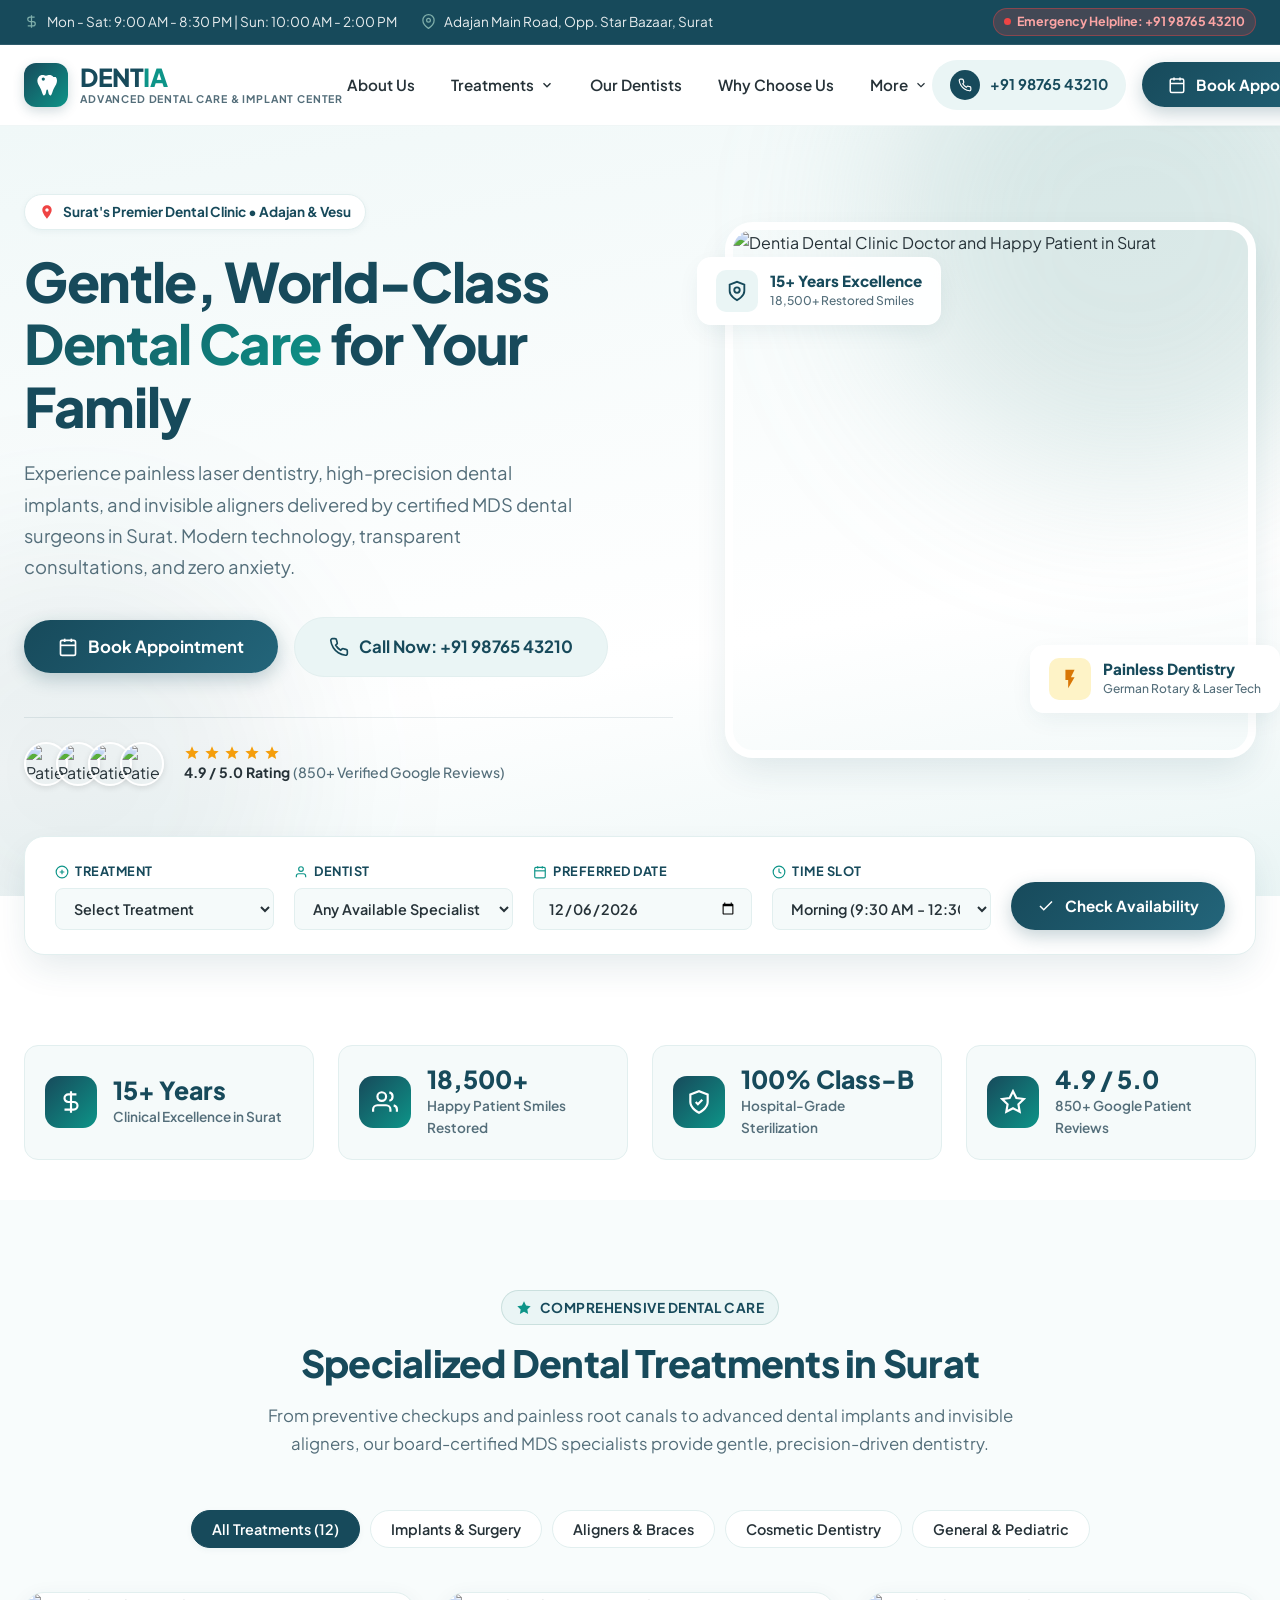
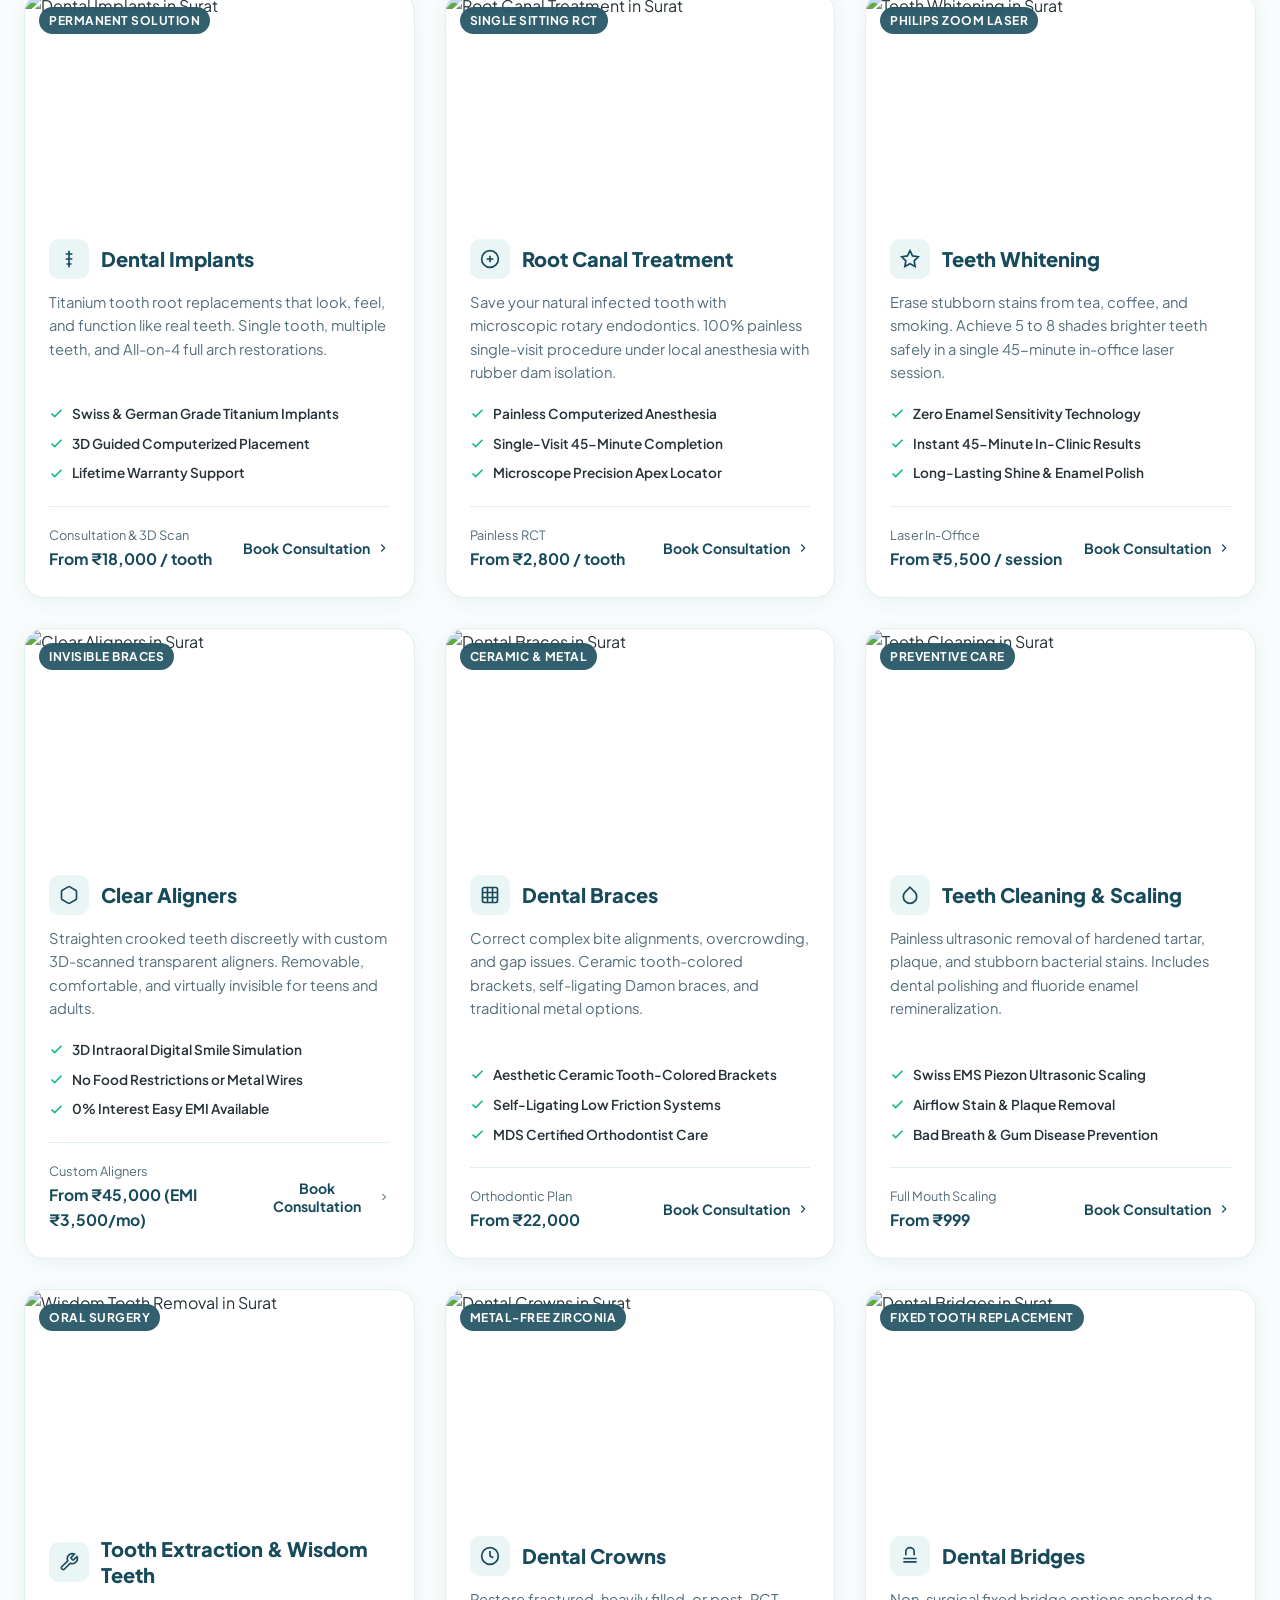
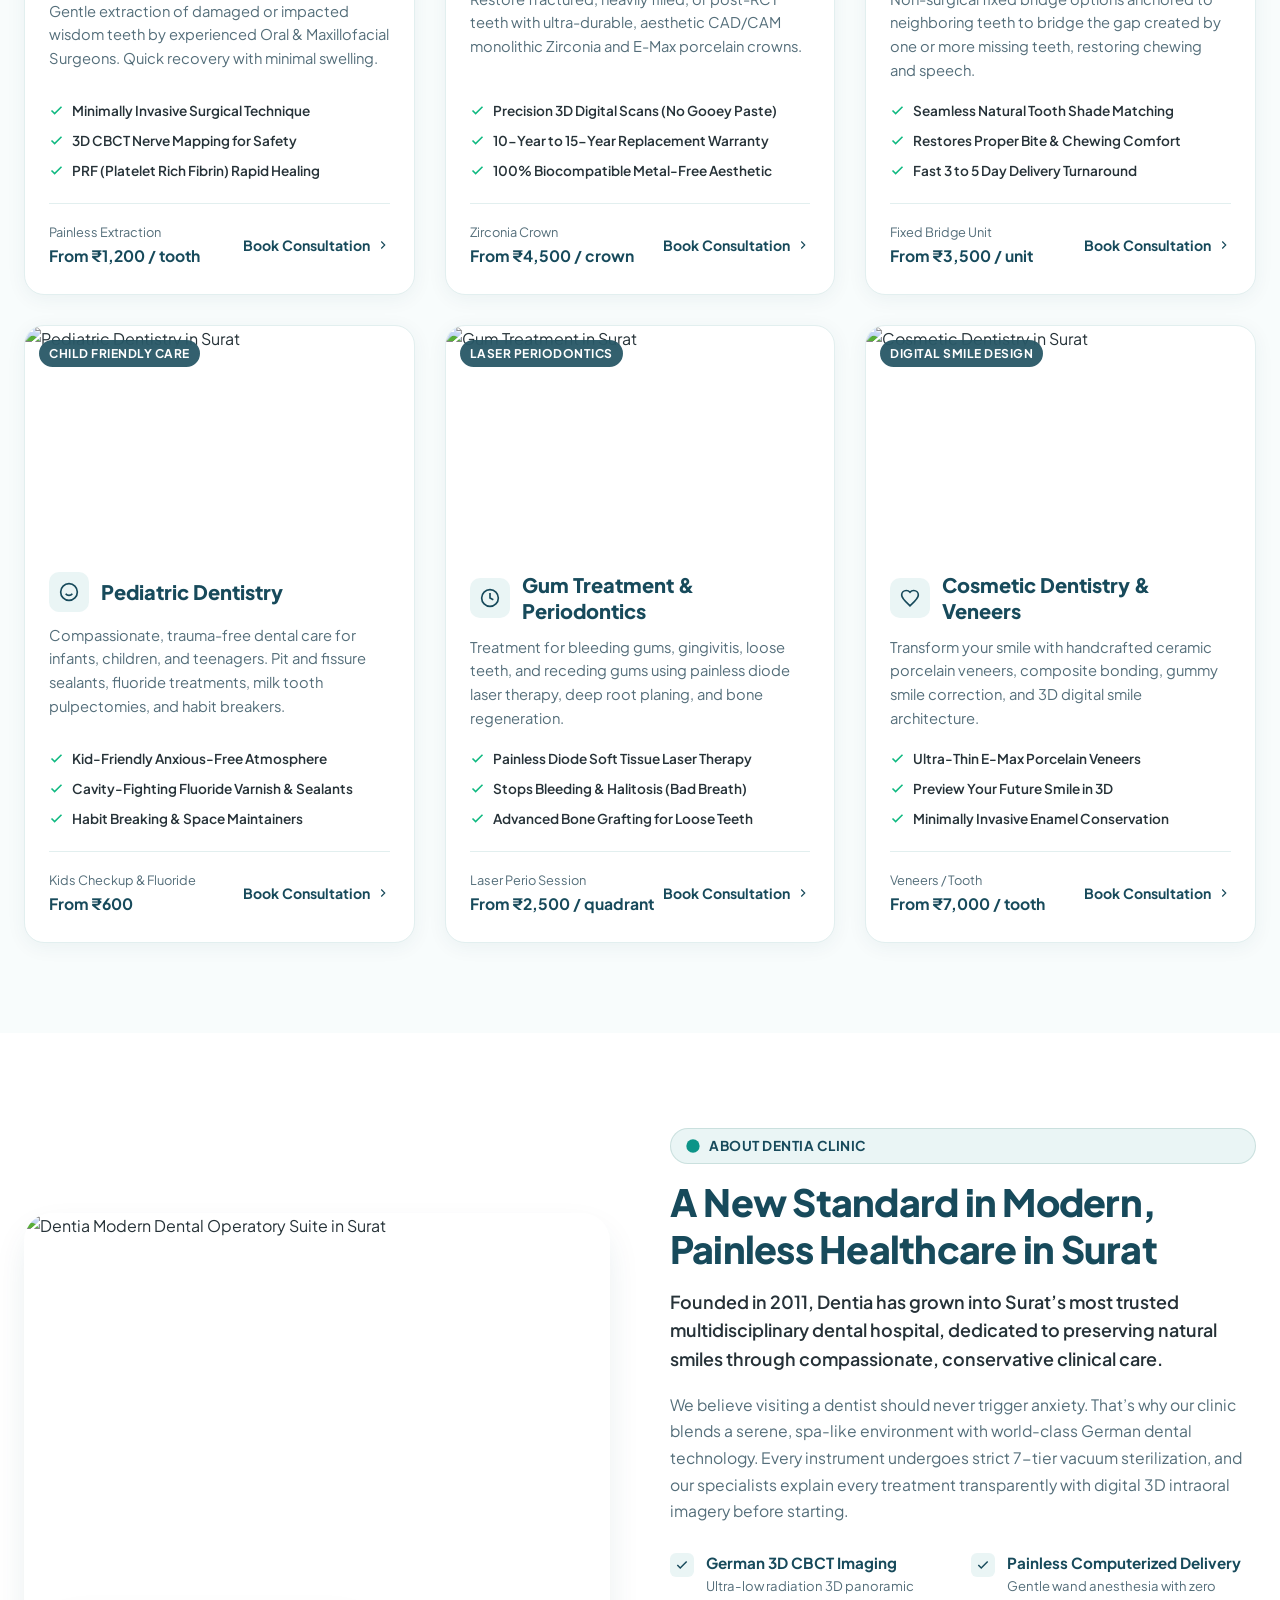
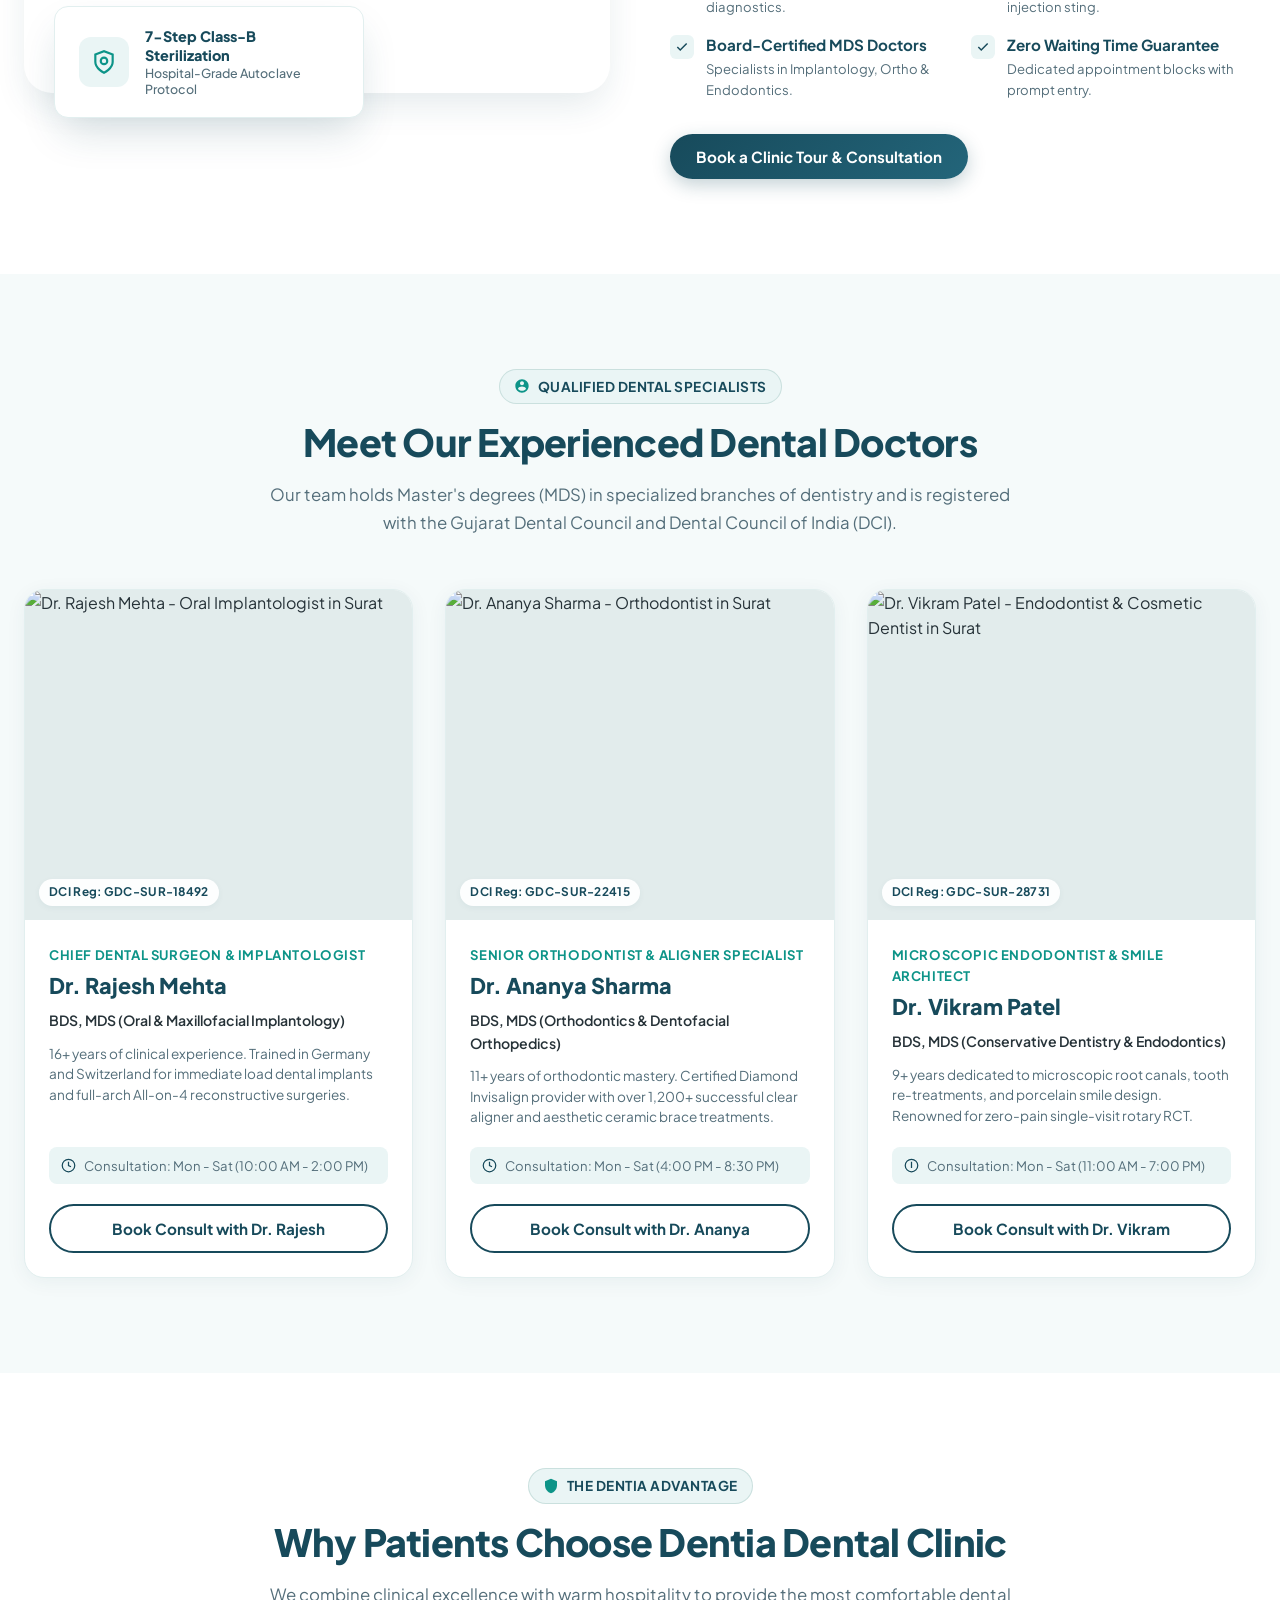
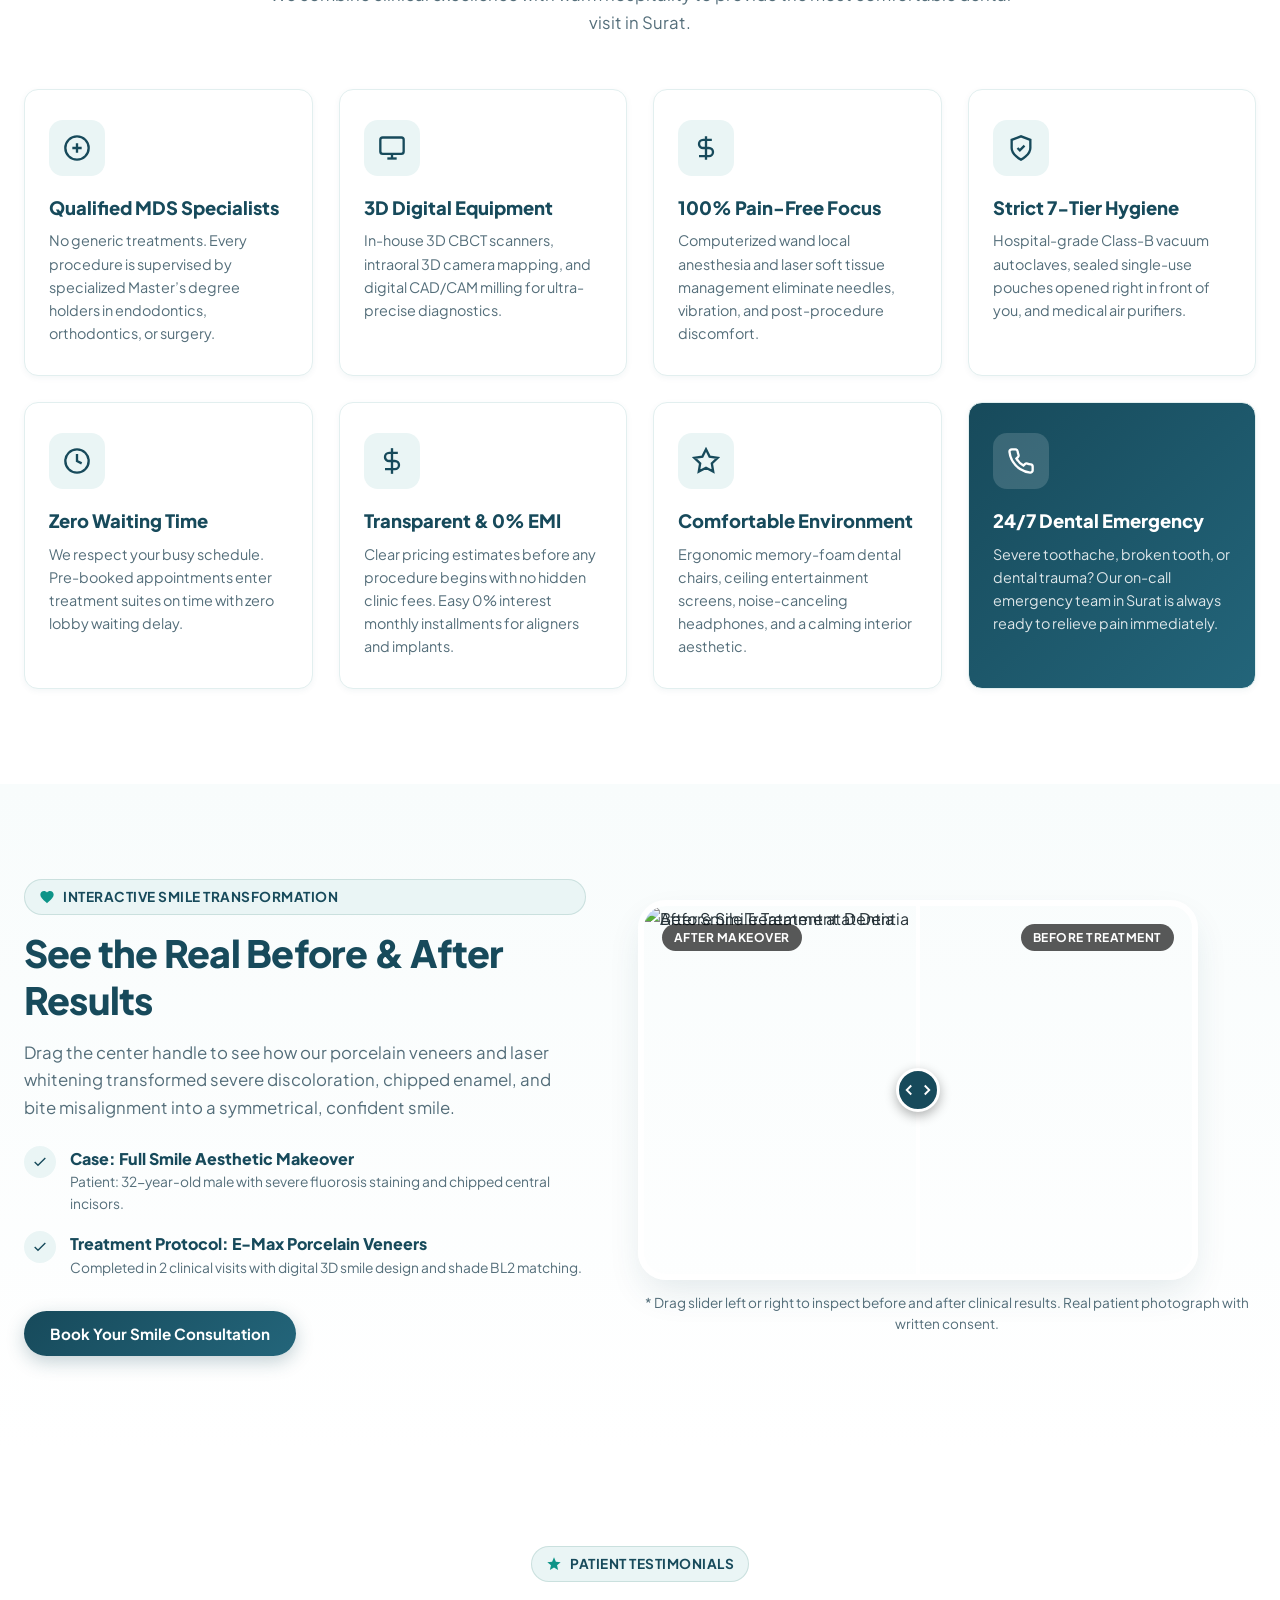
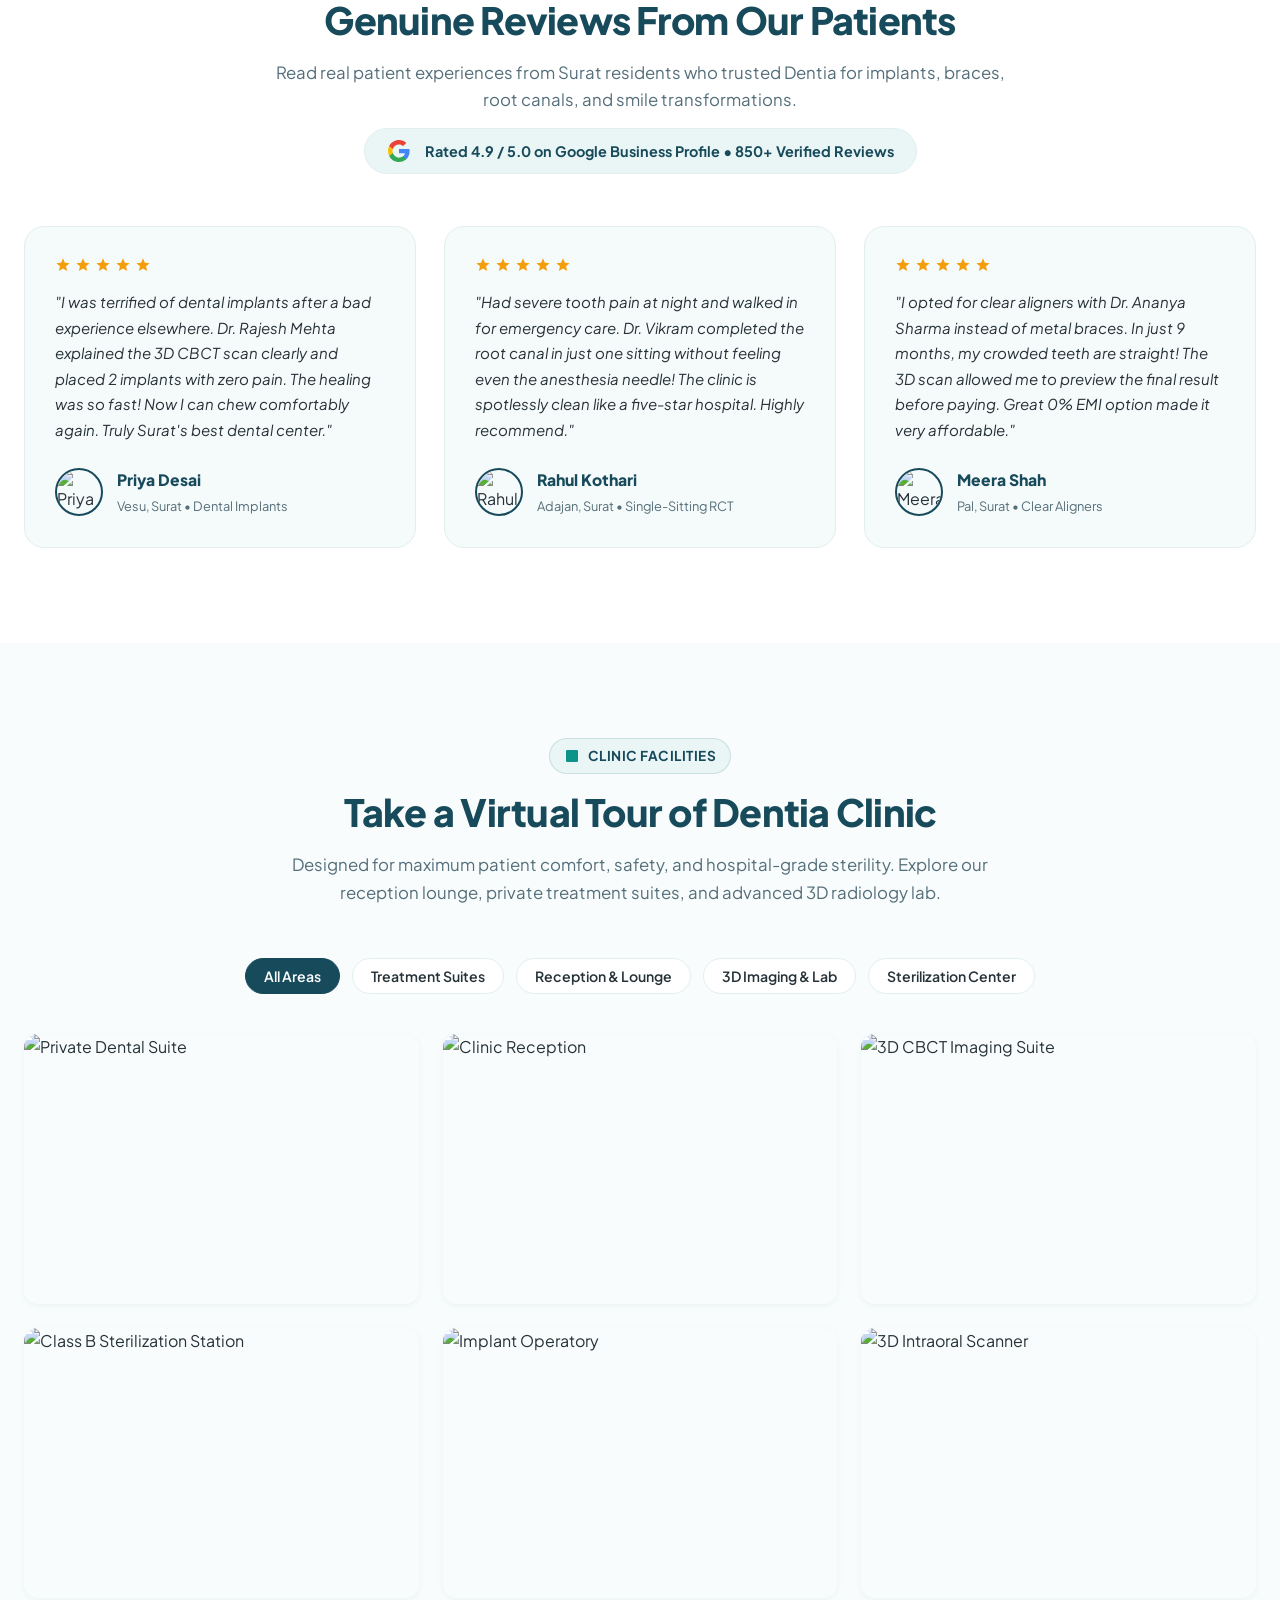
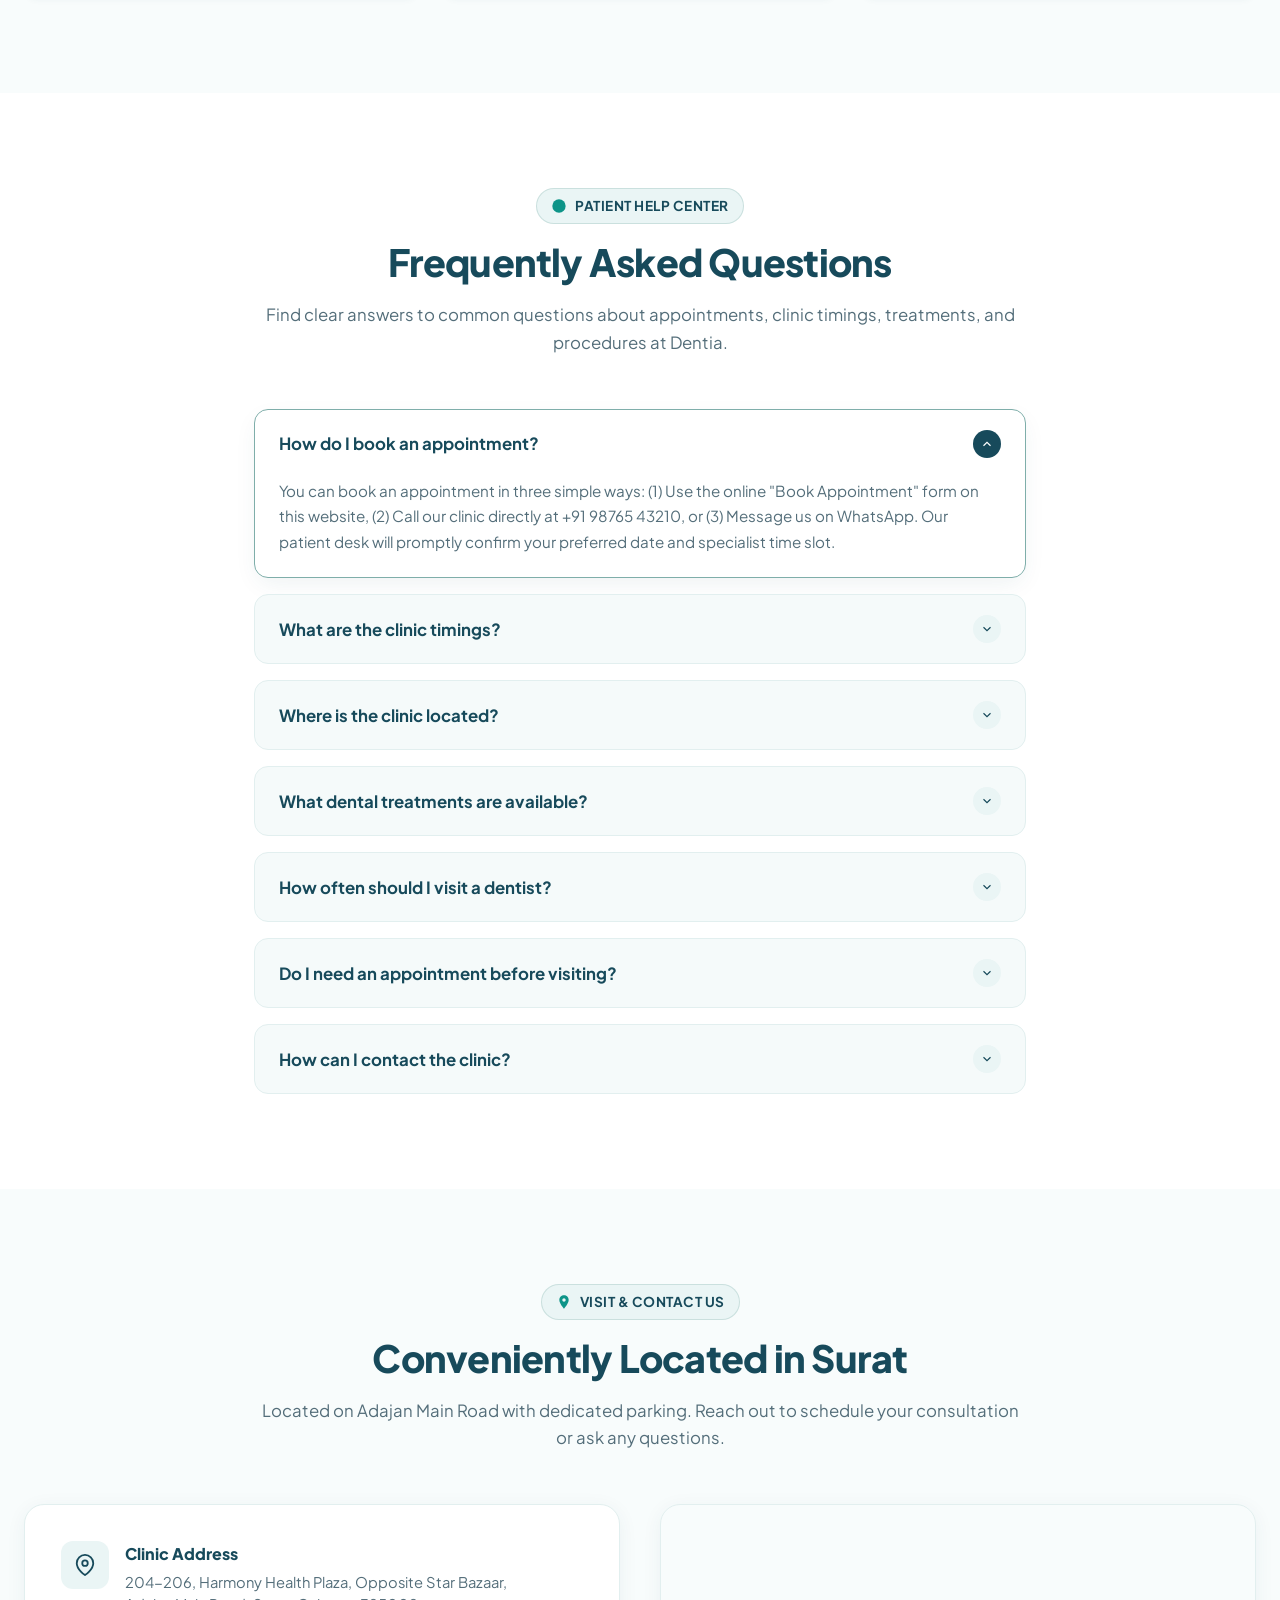
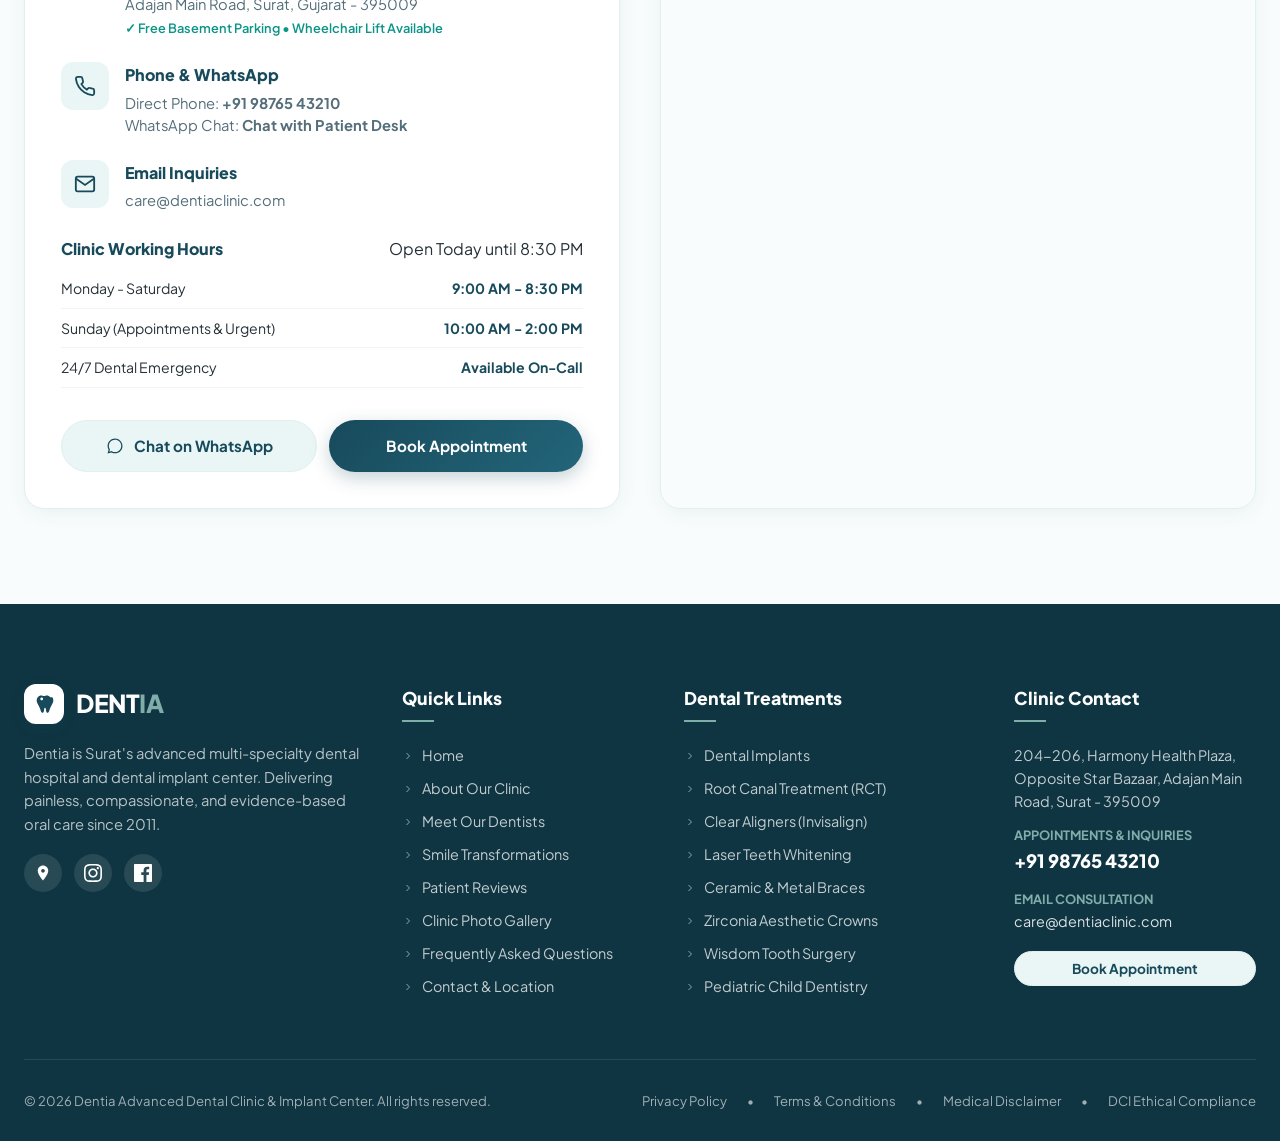
==== commit cb72bda1: "Fix header layout wrapping, add 2-column Treatments mega dropdown with keyboard navigation" ====
--- a/index.html
+++ b/index.html
@@ -200,45 +200,142 @@
           <a href="#about" class="nav-link">About Us</a>
         </div>
         
-        <!-- Treatments Dropdown Menu -->
-        <div class="nav-item">
-          <a href="#treatments" class="nav-link">
-            Treatments
-            <svg class="dropdown-chevron" viewBox="0 0 24 24" fill="none" stroke="currentColor" stroke-width="2"><polyline points="6 9 12 15 18 9"/></svg>
-          </a>
-          <div class="dropdown-menu">
-            <a href="#treatments" class="dropdown-link" onclick="openAppointmentModal({treatment: 'Dental Implants'})">
-              <div class="dropdown-icon"><svg viewBox="0 0 24 24" fill="none" stroke="currentColor" stroke-width="2"><path d="M12 2v20M8 6h8M8 12h8M9 18h6"/></svg></div>
-              <div>Dental Implants</div>
-            </a>
-            <a href="#treatments" class="dropdown-link" onclick="openAppointmentModal({treatment: 'Root Canal Treatment'})">
-              <div class="dropdown-icon"><svg viewBox="0 0 24 24" fill="none" stroke="currentColor" stroke-width="2"><circle cx="12" cy="12" r="10"/><path d="M12 8v8M8 12h8"/></svg></div>
-              <div>Root Canal Treatment</div>
-            </a>
-            <a href="#treatments" class="dropdown-link" onclick="openAppointmentModal({treatment: 'Teeth Whitening'})">
-              <div class="dropdown-icon"><svg viewBox="0 0 24 24" fill="none" stroke="currentColor" stroke-width="2"><polygon points="12 2 15.09 8.26 22 9.27 17 14.14 18.18 21.02 12 17.77 5.82 21.02 7 14.14 2 9.27 8.91 8.26 12 2"/></svg></div>
-              <div>Teeth Whitening</div>
-            </a>
-            <a href="#treatments" class="dropdown-link" onclick="openAppointmentModal({treatment: 'Clear Aligners'})">
-              <div class="dropdown-icon"><svg viewBox="0 0 24 24" fill="none" stroke="currentColor" stroke-width="2"><path d="M21 16V8a2 2 0 0 0-1-1.73l-7-4a2 2 0 0 0-2 0l-7 4A2 2 0 0 0 3 8v8a2 2 0 0 0 1 1.73l7 4a2 2 0 0 0 2 0l7-4A2 2 0 0 0 21 16z"/></svg></div>
-              <div>Clear Aligners (Invisalign)</div>
-            </a>
-            <a href="#treatments" class="dropdown-link" onclick="openAppointmentModal({treatment: 'Dental Braces'})">
-              <div class="dropdown-icon"><svg viewBox="0 0 24 24" fill="none" stroke="currentColor" stroke-width="2"><rect x="3" y="3" width="18" height="18" rx="2"/><path d="M3 9h18M3 15h18M9 3v18M15 3v18"/></svg></div>
-              <div>Dental Braces</div>
-            </a>
-            <a href="#treatments" class="dropdown-link" onclick="openAppointmentModal({treatment: 'Teeth Cleaning & Scaling'})">
-              <div class="dropdown-icon"><svg viewBox="0 0 24 24" fill="none" stroke="currentColor" stroke-width="2"><path d="M12 2.69l5.66 5.66a8 8 0 1 1-11.31 0z"/></svg></div>
-              <div>Teeth Cleaning & Polishing</div>
-            </a>
-            <a href="#treatments" class="dropdown-link" onclick="openAppointmentModal({treatment: 'Pediatric Dentistry'})">
-              <div class="dropdown-icon"><svg viewBox="0 0 24 24" fill="none" stroke="currentColor" stroke-width="2"><circle cx="12" cy="12" r="10"/><path d="M8 14s1.5 2 4 2 4-2 4-2M9 9h.01M15 9h.01"/></svg></div>
-              <div>Pediatric Dentistry</div>
-            </a>
-            <a href="#treatments" class="dropdown-link" onclick="openAppointmentModal({treatment: 'Cosmetic Dentistry'})">
-              <div class="dropdown-icon"><svg viewBox="0 0 24 24" fill="none" stroke="currentColor" stroke-width="2"><path d="M12 21.35l-1.45-1.32C5.4 15.36 2 12.28 2 8.5 2 5.42 4.42 3 7.5 3c1.74 0 3.41.81 4.5 2.09C13.09 3.81 14.76 3 16.5 3 19.58 3 22 5.42 22 8.5c0 3.78-3.4 6.86-8.55 11.54L12 21.35z"/></svg></div>
-              <div>Cosmetic Smile Makeover</div>
-            </a>
+        <!-- Treatments Mega Dropdown (2-Column Grid, 11 Items + View All) -->
+        <div class="nav-item nav-item-dropdown" id="treatments-dropdown-container">
+          <button class="nav-link dropdown-toggle-btn" aria-expanded="false" aria-haspopup="true" aria-controls="treatments-dropdown-panel" id="treatments-menu-button">
+            <span>Treatments</span>
+            <svg class="dropdown-chevron" viewBox="0 0 24 24" fill="none" stroke="currentColor" stroke-width="2.5"><polyline points="6 9 12 15 18 9"/></svg>
+          </button>
+          <div class="dropdown-menu dropdown-treatments-grid" id="treatments-dropdown-panel" role="region" aria-labelledby="treatments-menu-button">
+            <div class="treatments-grid-items" role="menu">
+              <!-- 1. General Checkup & Cleaning -->
+              <a href="#treatments" class="treatment-item-link" role="menuitem" tabindex="-1" onclick="openAppointmentModal({treatment: 'Teeth Cleaning & Scaling'})">
+                <div class="dropdown-icon">
+                  <svg viewBox="0 0 24 24" fill="none" stroke="currentColor" stroke-width="2"><path d="M12 2.69l5.66 5.66a8 8 0 1 1-11.31 0z"/></svg>
+                </div>
+                <div class="treatment-item-text">
+                  <div class="treatment-item-title">General Checkup &amp; Cleaning</div>
+                  <div class="treatment-item-desc">Routine exams, scaling and polishing</div>
+                </div>
+              </a>
+
+              <!-- 2. Dental Implants -->
+              <a href="#treatments" class="treatment-item-link" role="menuitem" tabindex="-1" onclick="openAppointmentModal({treatment: 'Dental Implants'})">
+                <div class="dropdown-icon">
+                  <svg viewBox="0 0 24 24" fill="none" stroke="currentColor" stroke-width="2"><path d="M12 2v20M8 6h8M8 12h8M9 18h6"/></svg>
+                </div>
+                <div class="treatment-item-text">
+                  <div class="treatment-item-title">Dental Implants</div>
+                  <div class="treatment-item-desc">Permanent tooth replacement</div>
+                </div>
+              </a>
+
+              <!-- 3. Root Canal Treatment (RCT) -->
+              <a href="#treatments" class="treatment-item-link" role="menuitem" tabindex="-1" onclick="openAppointmentModal({treatment: 'Root Canal Treatment'})">
+                <div class="dropdown-icon">
+                  <svg viewBox="0 0 24 24" fill="none" stroke="currentColor" stroke-width="2"><circle cx="12" cy="12" r="10"/><path d="M12 8v8M8 12h8"/></svg>
+                </div>
+                <div class="treatment-item-text">
+                  <div class="treatment-item-title">Root Canal Treatment (RCT)</div>
+                  <div class="treatment-item-desc">Pain-free infection treatment</div>
+                </div>
+              </a>
+
+              <!-- 4. Teeth Whitening -->
+              <a href="#treatments" class="treatment-item-link" role="menuitem" tabindex="-1" onclick="openAppointmentModal({treatment: 'Teeth Whitening'})">
+                <div class="dropdown-icon">
+                  <svg viewBox="0 0 24 24" fill="none" stroke="currentColor" stroke-width="2"><polygon points="12 2 15.09 8.26 22 9.27 17 14.14 18.18 21.02 12 17.77 5.82 21.02 7 14.14 2 9.27 8.91 8.26 12 2"/></svg>
+                </div>
+                <div class="treatment-item-text">
+                  <div class="treatment-item-title">Teeth Whitening</div>
+                  <div class="treatment-item-desc">Brighter smile in one visit</div>
+                </div>
+              </a>
+
+              <!-- 5. Braces & Clear Aligners -->
+              <a href="#treatments" class="treatment-item-link" role="menuitem" tabindex="-1" onclick="openAppointmentModal({treatment: 'Clear Aligners'})">
+                <div class="dropdown-icon">
+                  <svg viewBox="0 0 24 24" fill="none" stroke="currentColor" stroke-width="2"><path d="M21 16V8a2 2 0 0 0-1-1.73l-7-4a2 2 0 0 0-2 0l-7 4A2 2 0 0 0 3 8v8a2 2 0 0 0 1 1.73l7 4a2 2 0 0 0 2 0l7-4A2 2 0 0 0 21 16z"/></svg>
+                </div>
+                <div class="treatment-item-text">
+                  <div class="treatment-item-title">Braces &amp; Clear Aligners</div>
+                  <div class="treatment-item-desc">Straighten teeth discreetly</div>
+                </div>
+              </a>
+
+              <!-- 6. Smile Makeover & Veneers -->
+              <a href="#treatments" class="treatment-item-link" role="menuitem" tabindex="-1" onclick="openAppointmentModal({treatment: 'Cosmetic Dentistry'})">
+                <div class="dropdown-icon">
+                  <svg viewBox="0 0 24 24" fill="none" stroke="currentColor" stroke-width="2"><path d="M12 21.35l-1.45-1.32C5.4 15.36 2 12.28 2 8.5 2 5.42 4.42 3 7.5 3c1.74 0 3.41.81 4.5 2.09C13.09 3.81 14.76 3 16.5 3 19.58 3 22 5.42 22 8.5c0 3.78-3.4 6.86-8.55 11.54L12 21.35z"/></svg>
+                </div>
+                <div class="treatment-item-text">
+                  <div class="treatment-item-title">Smile Makeover &amp; Veneers</div>
+                  <div class="treatment-item-desc">Cosmetic smile design</div>
+                </div>
+              </a>
+
+              <!-- 7. Crowns, Bridges & Dentures -->
+              <a href="#treatments" class="treatment-item-link" role="menuitem" tabindex="-1" onclick="openAppointmentModal({treatment: 'Dental Crowns'})">
+                <div class="dropdown-icon">
+                  <svg viewBox="0 0 24 24" fill="none" stroke="currentColor" stroke-width="2"><circle cx="12" cy="12" r="10"/><path d="M12 6v6l4 2"/></svg>
+                </div>
+                <div class="treatment-item-text">
+                  <div class="treatment-item-title">Crowns, Bridges &amp; Dentures</div>
+                  <div class="treatment-item-desc">Restore damaged or missing teeth</div>
+                </div>
+              </a>
+
+              <!-- 8. Pediatric Dentistry -->
+              <a href="#treatments" class="treatment-item-link" role="menuitem" tabindex="-1" onclick="openAppointmentModal({treatment: 'Pediatric Dentistry'})">
+                <div class="dropdown-icon">
+                  <svg viewBox="0 0 24 24" fill="none" stroke="currentColor" stroke-width="2"><circle cx="12" cy="12" r="10"/><path d="M8 14s1.5 2 4 2 4-2 4-2M9 9h.01M15 9h.01"/></svg>
+                </div>
+                <div class="treatment-item-text">
+                  <div class="treatment-item-title">Pediatric Dentistry</div>
+                  <div class="treatment-item-desc">Gentle care for kids</div>
+                </div>
+              </a>
+
+              <!-- 9. Wisdom Tooth Extraction -->
+              <a href="#treatments" class="treatment-item-link" role="menuitem" tabindex="-1" onclick="openAppointmentModal({treatment: 'Wisdom Tooth Removal'})">
+                <div class="dropdown-icon">
+                  <svg viewBox="0 0 24 24" fill="none" stroke="currentColor" stroke-width="2"><path d="M14.7 6.3a1 1 0 0 0 0 1.4l1.6 1.6a1 1 0 0 0 1.4 0l3.77-3.77a6 6 0 0 1-7.94 7.94l-6.91 6.91a2.12 2.12 0 0 1-3-3l6.91-6.91a6 6 0 0 1 7.94-7.94l-3.76 3.76z"/></svg>
+                </div>
+                <div class="treatment-item-text">
+                  <div class="treatment-item-title">Wisdom Tooth Extraction</div>
+                  <div class="treatment-item-desc">Safe surgical removal</div>
+                </div>
+              </a>
+
+              <!-- 10. Gum Disease Therapy -->
+              <a href="#treatments" class="treatment-item-link" role="menuitem" tabindex="-1" onclick="openAppointmentModal({treatment: 'Gum Treatment'})">
+                <div class="dropdown-icon">
+                  <svg viewBox="0 0 24 24" fill="none" stroke="currentColor" stroke-width="2"><path d="M12 2a10 10 0 0 1 10 10c0 5.52-4.48 10-10 10S2 17.52 2 12A10 10 0 0 1 12 2z"/><path d="M12 6v6l4 2"/></svg>
+                </div>
+                <div class="treatment-item-text">
+                  <div class="treatment-item-title">Gum Disease Therapy</div>
+                  <div class="treatment-item-desc">Periodontal health and care</div>
+                </div>
+              </a>
+
+              <!-- 11. Emergency Dental Care -->
+              <a href="#treatments" class="treatment-item-link" role="menuitem" tabindex="-1" onclick="openAppointmentModal({treatment: 'Emergency Dental Care'})">
+                <div class="dropdown-icon" style="background-color:rgba(239,68,68,0.15); color:#ef4444;">
+                  <svg viewBox="0 0 24 24" fill="none" stroke="currentColor" stroke-width="2"><polygon points="13 2 3 14 12 14 11 22 21 10 12 10 13 2"/></svg>
+                </div>
+                <div class="treatment-item-text">
+                  <div class="treatment-item-title">Emergency Dental Care</div>
+                  <div class="treatment-item-desc">Same-day urgent relief</div>
+                </div>
+              </a>
+            </div>
+
+            <div class="dropdown-footer">
+              <a href="#treatments" class="dropdown-footer-link">
+                <span>View all treatments &amp; clinical procedures</span>
+                <svg viewBox="0 0 24 24" fill="none" stroke="currentColor" stroke-width="2.5"><line x1="5" y1="12" x2="19" y2="12"/><polyline points="12 5 19 12 12 19"/></svg>
+              </a>
+            </div>
           </div>
         </div>
 
@@ -325,7 +422,63 @@
 
     <div class="mobile-nav-links">
       <a href="#about" class="mobile-nav-link">About Us</a>
-      <a href="#treatments" class="mobile-nav-link">Treatments & Services</a>
+      
+      <!-- Mobile Treatments Accordion -->
+      <div class="mobile-accordion" id="mobile-treatments-accordion">
+        <button class="mobile-accordion-toggle" id="mobile-treatments-btn" aria-expanded="false" aria-controls="mobile-treatments-panel">
+          <span>Treatments &amp; Specialties</span>
+          <svg class="mobile-accordion-chevron" viewBox="0 0 24 24" fill="none" stroke="currentColor" stroke-width="2.5"><polyline points="6 9 12 15 18 9"/></svg>
+        </button>
+        <div class="mobile-accordion-panel" id="mobile-treatments-panel">
+          <div class="mobile-treatments-list">
+            <a href="#treatments" class="mobile-treatment-item" onclick="openAppointmentModal({treatment: 'Teeth Cleaning & Scaling'})">
+              <span class="m-treatment-name">General Checkup &amp; Cleaning</span>
+              <span class="m-treatment-desc">Routine exams, scaling and polishing</span>
+            </a>
+            <a href="#treatments" class="mobile-treatment-item" onclick="openAppointmentModal({treatment: 'Dental Implants'})">
+              <span class="m-treatment-name">Dental Implants</span>
+              <span class="m-treatment-desc">Permanent tooth replacement</span>
+            </a>
+            <a href="#treatments" class="mobile-treatment-item" onclick="openAppointmentModal({treatment: 'Root Canal Treatment'})">
+              <span class="m-treatment-name">Root Canal Treatment (RCT)</span>
+              <span class="m-treatment-desc">Pain-free infection treatment</span>
+            </a>
+            <a href="#treatments" class="mobile-treatment-item" onclick="openAppointmentModal({treatment: 'Teeth Whitening'})">
+              <span class="m-treatment-name">Teeth Whitening</span>
+              <span class="m-treatment-desc">Brighter smile in one visit</span>
+            </a>
+            <a href="#treatments" class="mobile-treatment-item" onclick="openAppointmentModal({treatment: 'Clear Aligners'})">
+              <span class="m-treatment-name">Braces &amp; Clear Aligners</span>
+              <span class="m-treatment-desc">Straighten teeth discreetly</span>
+            </a>
+            <a href="#treatments" class="mobile-treatment-item" onclick="openAppointmentModal({treatment: 'Cosmetic Dentistry'})">
+              <span class="m-treatment-name">Smile Makeover &amp; Veneers</span>
+              <span class="m-treatment-desc">Cosmetic smile design</span>
+            </a>
+            <a href="#treatments" class="mobile-treatment-item" onclick="openAppointmentModal({treatment: 'Dental Crowns'})">
+              <span class="m-treatment-name">Crowns, Bridges &amp; Dentures</span>
+              <span class="m-treatment-desc">Restore damaged or missing teeth</span>
+            </a>
+            <a href="#treatments" class="mobile-treatment-item" onclick="openAppointmentModal({treatment: 'Pediatric Dentistry'})">
+              <span class="m-treatment-name">Pediatric Dentistry</span>
+              <span class="m-treatment-desc">Gentle care for kids</span>
+            </a>
+            <a href="#treatments" class="mobile-treatment-item" onclick="openAppointmentModal({treatment: 'Wisdom Tooth Removal'})">
+              <span class="m-treatment-name">Wisdom Tooth Extraction</span>
+              <span class="m-treatment-desc">Safe surgical removal</span>
+            </a>
+            <a href="#treatments" class="mobile-treatment-item" onclick="openAppointmentModal({treatment: 'Gum Treatment'})">
+              <span class="m-treatment-name">Gum Disease Therapy</span>
+              <span class="m-treatment-desc">Periodontal health and care</span>
+            </a>
+            <a href="#treatments" class="mobile-treatment-item emergency-item" onclick="openAppointmentModal({treatment: 'Emergency Dental Care'})">
+              <span class="m-treatment-name" style="color:#ef4444;">Emergency Dental Care</span>
+              <span class="m-treatment-desc">Same-day urgent relief</span>
+            </a>
+          </div>
+        </div>
+      </div>
+
       <a href="#dentists" class="mobile-nav-link">Meet Our Dentists</a>
       <a href="#why-us" class="mobile-nav-link">Why Choose Us</a>
       <a href="#transformation" class="mobile-nav-link">Smile Transformation</a>
--- a/styles.css
+++ b/styles.css
@@ -250,6 +250,10 @@
   justify-content: space-between;
   align-items: center;
   gap: 16px;
+  max-width: 1320px;
+  margin: 0 auto;
+  padding: 0 24px;
+  box-sizing: border-box;
 }
 
 .top-bar-left, .top-bar-right {
@@ -313,7 +317,7 @@
 
 .site-header.scrolled {
   box-shadow: 0 6px 20px rgba(23, 74, 91, 0.08);
-  padding: 4px 0;
+  padding: 0;
 }
 
 .nav-container {
@@ -321,18 +325,34 @@
   align-items: center;
   justify-content: space-between;
   height: 80px;
-  transition: height var(--transition-normal);
+  width: 100%;
+  max-width: 1320px;
+  margin: 0 auto;
+  padding: 0 24px;
+  box-sizing: border-box;
 }
 
 .site-header.scrolled .nav-container {
-  height: 70px;
-}
-
-/* Brand Logo */
+  height: 76px;
+}
+
+/* Brand Logo - Fixed Height, Vertically Centered, No Wrap */
 .brand-logo {
   display: flex;
   align-items: center;
   gap: 12px;
+  flex-shrink: 0;
+  white-space: nowrap;
+  text-decoration: none;
+  cursor: pointer;
+  user-select: none;
+  height: 50px;
+  transition: transform var(--transition-fast), opacity var(--transition-fast);
+}
+
+.brand-logo:hover {
+  transform: translateY(-1px);
+  opacity: 0.95;
 }
 
 .brand-icon-box {
@@ -344,6 +364,7 @@
   align-items: center;
   justify-content: center;
   color: var(--white);
+  flex-shrink: 0;
   box-shadow: 0 4px 12px rgba(23, 74, 91, 0.2);
 }
 
@@ -355,14 +376,17 @@
 .brand-info {
   display: flex;
   flex-direction: column;
+  justify-content: center;
+  white-space: nowrap;
 }
 
 .brand-name {
   font-size: 1.55rem;
   font-weight: 800;
   color: var(--primary);
-  line-height: 1;
+  line-height: 1.1;
   letter-spacing: -0.02em;
+  white-space: nowrap;
 }
 
 .brand-name span {
@@ -370,44 +394,61 @@
 }
 
 .brand-tagline {
-  font-size: 0.72rem;
-  font-weight: 600;
+  font-size: 10.5px;
+  font-weight: 700;
   color: var(--text-muted);
   text-transform: uppercase;
-  letter-spacing: 0.8px;
+  letter-spacing: 0.08em;
   margin-top: 2px;
-}
-
-/* Navigation Links */
+  white-space: nowrap;
+  line-height: 1.2;
+}
+
+/* Navigation Links - Single Row, No Wrapping */
 .nav-menu {
   display: flex;
+  flex-direction: row;
+  flex-wrap: nowrap;
   align-items: center;
   gap: 28px;
+  margin: 0;
+  padding: 0;
+  list-style: none;
 }
 
 .nav-item {
   position: relative;
+  white-space: nowrap;
+  flex-shrink: 0;
 }
 
 .nav-link {
   font-size: 0.95rem;
   font-weight: 600;
   color: var(--charcoal);
-  padding: 8px 4px;
-  display: flex;
-  align-items: center;
-  gap: 5px;
+  padding: 10px 4px;
+  display: inline-flex;
+  align-items: center;
+  gap: 6px;
   position: relative;
-}
-
-.nav-link:hover, .nav-link.active {
-  color: var(--primary);
+  white-space: nowrap;
+  flex-shrink: 0;
+  background: none;
+  cursor: pointer;
+  border: none;
+  font-family: inherit;
+  transition: color var(--transition-fast);
+}
+
+.nav-link:hover, .nav-link:focus, .nav-link.active {
+  color: var(--primary);
+  outline: none;
 }
 
 .nav-link::after {
   content: '';
   position: absolute;
-  bottom: 0;
+  bottom: 2px;
   left: 0;
   width: 0;
   height: 2px;
@@ -416,29 +457,34 @@
   border-radius: 2px;
 }
 
-.nav-link:hover::after, .nav-link.active::after {
+.nav-link:hover::after, .nav-link:focus::after, .nav-link.active::after {
   width: 100%;
 }
 
-/* Dropdown Menu */
+/* Dropdown Chevron */
 .dropdown-chevron {
   width: 14px;
   height: 14px;
   transition: transform var(--transition-fast);
-}
-
-.nav-item:hover .dropdown-chevron {
+  color: currentColor;
+}
+
+.nav-item:hover .dropdown-chevron,
+.nav-item.open .dropdown-chevron,
+.nav-item.is-open .dropdown-chevron,
+.dropdown-toggle-btn[aria-expanded="true"] .dropdown-chevron {
   transform: rotate(180deg);
 }
 
+/* Standard Dropdown Menu */
 .dropdown-menu {
   position: absolute;
   top: 100%;
   left: -20px;
   width: 290px;
   background-color: var(--white);
-  border-radius: var(--radius-md);
-  box-shadow: var(--shadow-lg);
+  border-radius: 12px;
+  box-shadow: 0 16px 36px -6px rgba(23, 74, 91, 0.16);
   border: 1px solid var(--border-color);
   padding: 12px;
   display: none;
@@ -453,10 +499,92 @@
   right: 0;
 }
 
-.nav-item:hover .dropdown-menu {
+.nav-item:hover .dropdown-menu,
+.nav-item:focus-within .dropdown-menu,
+.nav-item.open .dropdown-menu,
+.nav-item.is-open .dropdown-menu {
   display: block;
   opacity: 1;
   transform: translateY(0);
+}
+
+/* 2-Column Treatments Mega Dropdown */
+.dropdown-treatments-grid {
+  width: 580px;
+  max-width: 92vw;
+  padding: 16px;
+  left: -40px;
+}
+
+.treatments-grid-items {
+  display: grid;
+  grid-template-columns: repeat(2, 1fr);
+  gap: 8px 12px;
+}
+
+.treatment-item-link {
+  display: flex;
+  align-items: flex-start;
+  gap: 12px;
+  padding: 10px 12px;
+  border-radius: 8px;
+  color: var(--charcoal);
+  text-decoration: none;
+  transition: all var(--transition-fast);
+}
+
+.treatment-item-link:hover, .treatment-item-link:focus {
+  background-color: var(--soft-aqua);
+  color: var(--primary);
+  transform: translateX(3px);
+  outline: none;
+}
+
+.treatment-item-text {
+  display: flex;
+  flex-direction: column;
+}
+
+.treatment-item-title {
+  font-size: 0.9rem;
+  font-weight: 700;
+  color: var(--primary);
+  line-height: 1.25;
+}
+
+.treatment-item-desc {
+  font-size: 0.76rem;
+  color: var(--text-muted);
+  line-height: 1.35;
+  margin-top: 2px;
+}
+
+.dropdown-footer {
+  margin-top: 14px;
+  padding-top: 12px;
+  border-top: 1px solid var(--border-color);
+  text-align: center;
+}
+
+.dropdown-footer-link {
+  font-size: 0.86rem;
+  font-weight: 700;
+  color: var(--accent-teal);
+  display: inline-flex;
+  align-items: center;
+  gap: 6px;
+  text-decoration: none;
+  transition: all var(--transition-fast);
+}
+
+.dropdown-footer-link:hover {
+  color: var(--primary);
+  transform: translateX(4px);
+}
+
+.dropdown-footer-link svg {
+  width: 14px;
+  height: 14px;
 }
 
 .dropdown-link {
@@ -468,54 +596,84 @@
   color: var(--charcoal);
   font-size: 0.9rem;
   font-weight: 600;
+  text-decoration: none;
   transition: all var(--transition-fast);
 }
 
-.dropdown-link:hover {
+.dropdown-link:hover, .dropdown-link:focus {
   background-color: var(--soft-aqua);
   color: var(--primary);
   transform: translateX(4px);
+  outline: none;
 }
 
 .dropdown-icon {
-  width: 28px;
-  height: 28px;
+  width: 32px;
+  height: 32px;
   background-color: var(--soft-aqua);
-  border-radius: 6px;
+  border-radius: 8px;
   display: flex;
   align-items: center;
   justify-content: center;
   color: var(--primary);
   flex-shrink: 0;
+  margin-top: 2px;
 }
 
 .dropdown-icon svg {
-  width: 15px;
-  height: 15px;
-}
-
+  width: 16px;
+  height: 16px;
+}
+
+/* Nav Action Wrapper - No Shrink, No Wrap */
 .nav-action-wrapper {
   display: flex;
   align-items: center;
   gap: 16px;
+  flex-shrink: 0;
+  flex-wrap: nowrap;
 }
 
 .nav-phone-btn {
-  display: flex;
+  display: inline-flex;
   align-items: center;
   gap: 10px;
-  padding: 8px 14px;
+  padding: 10px 18px;
   background-color: var(--soft-aqua);
   border-radius: var(--radius-full);
   color: var(--primary);
-  font-size: 0.9rem;
+  font-size: 0.92rem;
   font-weight: 700;
+  white-space: nowrap;
+  flex-shrink: 0;
+  text-decoration: none;
   transition: all var(--transition-fast);
 }
 
 .nav-phone-btn:hover {
   background-color: #d6ebea;
   color: var(--primary-dark);
+}
+
+.nav-phone-number {
+  white-space: nowrap;
+}
+
+.nav-phone-icon {
+  width: 30px;
+  height: 30px;
+  border-radius: 50%;
+  background-color: var(--primary);
+  color: var(--white);
+  display: flex;
+  align-items: center;
+  justify-content: center;
+  flex-shrink: 0;
+}
+
+.nav-phone-icon svg {
+  width: 14px;
+  height: 14px;
 }
 
 .nav-phone-icon {
@@ -626,6 +784,92 @@
 
 .mobile-nav-link:hover {
   color: var(--primary);
+}
+
+/* Mobile Treatments Accordion */
+.mobile-accordion {
+  border: 1px solid var(--border-light);
+  border-radius: 10px;
+  overflow: hidden;
+  margin: 4px 0;
+  background-color: var(--soft-aqua-light);
+}
+
+.mobile-accordion-toggle {
+  width: 100%;
+  display: flex;
+  align-items: center;
+  justify-content: space-between;
+  padding: 12px 14px;
+  background: none;
+  border: none;
+  font-size: 1rem;
+  font-weight: 700;
+  color: var(--primary);
+  cursor: pointer;
+  font-family: inherit;
+  text-align: left;
+}
+
+.mobile-accordion-chevron {
+  width: 16px;
+  height: 16px;
+  color: var(--primary);
+  transition: transform var(--transition-fast);
+  flex-shrink: 0;
+}
+
+.mobile-accordion.is-expanded .mobile-accordion-chevron,
+.mobile-accordion-toggle[aria-expanded="true"] .mobile-accordion-chevron {
+  transform: rotate(180deg);
+}
+
+.mobile-accordion-panel {
+  max-height: 0;
+  overflow: hidden;
+  transition: max-height 0.35s ease;
+  background-color: var(--white);
+}
+
+.mobile-accordion.is-expanded .mobile-accordion-panel {
+  max-height: 900px;
+}
+
+.mobile-treatments-list {
+  display: flex;
+  flex-direction: column;
+  padding: 6px;
+  gap: 4px;
+}
+
+.mobile-treatment-item {
+  display: flex;
+  flex-direction: column;
+  padding: 8px 10px;
+  border-radius: 6px;
+  text-decoration: none;
+  transition: background-color var(--transition-fast);
+}
+
+.mobile-treatment-item:hover, .mobile-treatment-item:focus {
+  background-color: var(--soft-aqua);
+}
+
+.m-treatment-name {
+  font-size: 0.88rem;
+  font-weight: 700;
+  color: var(--primary);
+}
+
+.m-treatment-desc {
+  font-size: 0.74rem;
+  color: var(--text-muted);
+  margin-top: 2px;
+}
+
+.mobile-treatment-item.emergency-item {
+  background-color: rgba(239, 68, 68, 0.05);
+  border: 1px dashed rgba(239, 68, 68, 0.3);
 }
 
 /* ==========================================================================
@@ -2466,16 +2710,55 @@
 }
 
 /* ==========================================================================
-   Responsive Breakpoints
+   Responsive Breakpoints & Navbar Strict Rules
    ========================================================================== */
 
-@media (max-width: 1080px) {
+/* 1024px to 1279px: Hide phone pill & tighten gap so nav NEVER wraps */
+@media (min-width: 1024px) and (max-width: 1279px) {
+  .nav-phone-btn {
+    display: none !important;
+  }
+  .nav-menu {
+    gap: 18px !important;
+  }
+  .nav-link {
+    font-size: 0.88rem !important;
+  }
+  .brand-name {
+    font-size: 1.35rem !important;
+  }
+  .brand-tagline {
+    font-size: 9.5px !important;
+  }
+}
+
+/* < 1024px: Switch to hamburger menu, keep Book Appointment visible */
+@media (max-width: 1023px) {
+  .nav-menu {
+    display: none !important;
+  }
+  .nav-phone-btn {
+    display: none !important;
+  }
+  .nav-action-wrapper {
+    display: flex !important;
+    align-items: center !important;
+    gap: 12px !important;
+  }
+  .nav-action-wrapper .btn-primary {
+    display: inline-flex !important;
+    padding: 9px 16px !important;
+    font-size: 0.88rem !important;
+  }
+  .hamburger-btn {
+    display: block !important;
+  }
+  .services-grid, .doctors-grid, .why-us-grid {
+    grid-template-columns: repeat(2, 1fr);
+  }
   .hero-headline {
     font-size: 2.8rem;
   }
-  .services-grid, .doctors-grid, .why-us-grid {
-    grid-template-columns: repeat(2, 1fr);
-  }
   .quick-booking-bar {
     grid-template-columns: repeat(2, 1fr);
   }
@@ -2487,21 +2770,10 @@
   }
 }
 
-@media (max-width: 768px) {
+/* < 768px: Mobile layouts */
+@media (max-width: 767px) {
   body {
     padding-bottom: 60px; /* Space for mobile sticky bottom bar */
-  }
-
-  .top-bar {
-    display: none;
-  }
-
-  .nav-menu, .nav-action-wrapper {
-    display: none;
-  }
-
-  .hamburger-btn {
-    display: block;
   }
 
   .hero-section {
@@ -2514,7 +2786,7 @@
   }
 
   .hero-headline {
-    font-size: 2.2rem;
+    font-size: 2.1rem;
   }
 
   .floating-badge {
@@ -2567,3 +2839,46 @@
     display: block;
   }
 }
+
+/* < 640px: Top bar collapses into single Emergency Helpline */
+@media (max-width: 639px) {
+  .top-bar-left {
+    display: none !important;
+  }
+  .top-bar-container {
+    justify-content: center !important;
+    padding: 0 12px !important;
+  }
+  .hero-headline {
+    font-size: 1.85rem;
+  }
+  .trust-grid {
+    grid-template-columns: 1fr;
+  }
+}
+
+/* < 480px: Compact brand header to prevent any overflow on small mobile screens */
+@media (max-width: 479px) {
+  .brand-tagline {
+    display: none !important;
+  }
+  .nav-container {
+    padding: 0 12px !important;
+  }
+  .nav-action-wrapper .btn-primary {
+    padding: 8px 12px !important;
+    font-size: 0.80rem !important;
+    gap: 6px !important;
+  }
+  .nav-action-wrapper .btn-primary svg {
+    width: 15px !important;
+    height: 15px !important;
+  }
+  .brand-icon-box {
+    width: 38px !important;
+    height: 38px !important;
+  }
+  .brand-name {
+    font-size: 1.35rem !important;
+  }
+}
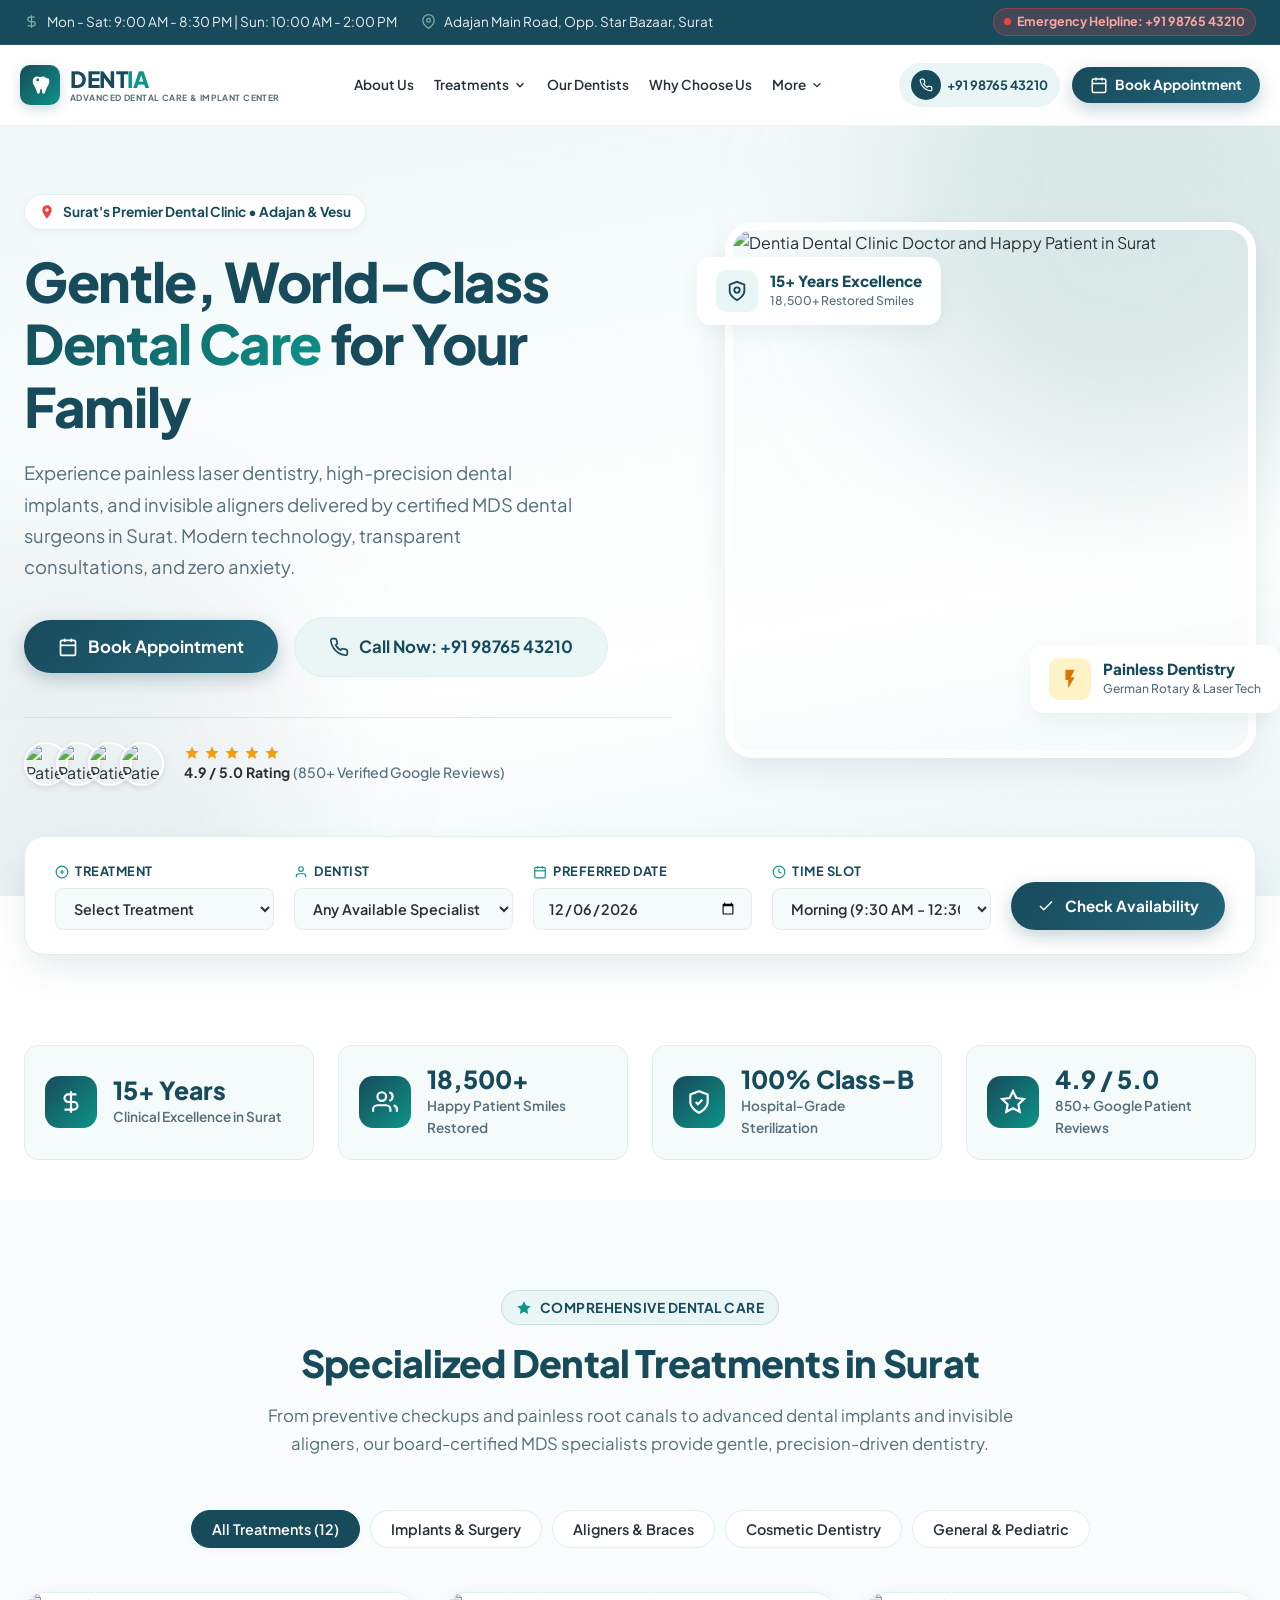
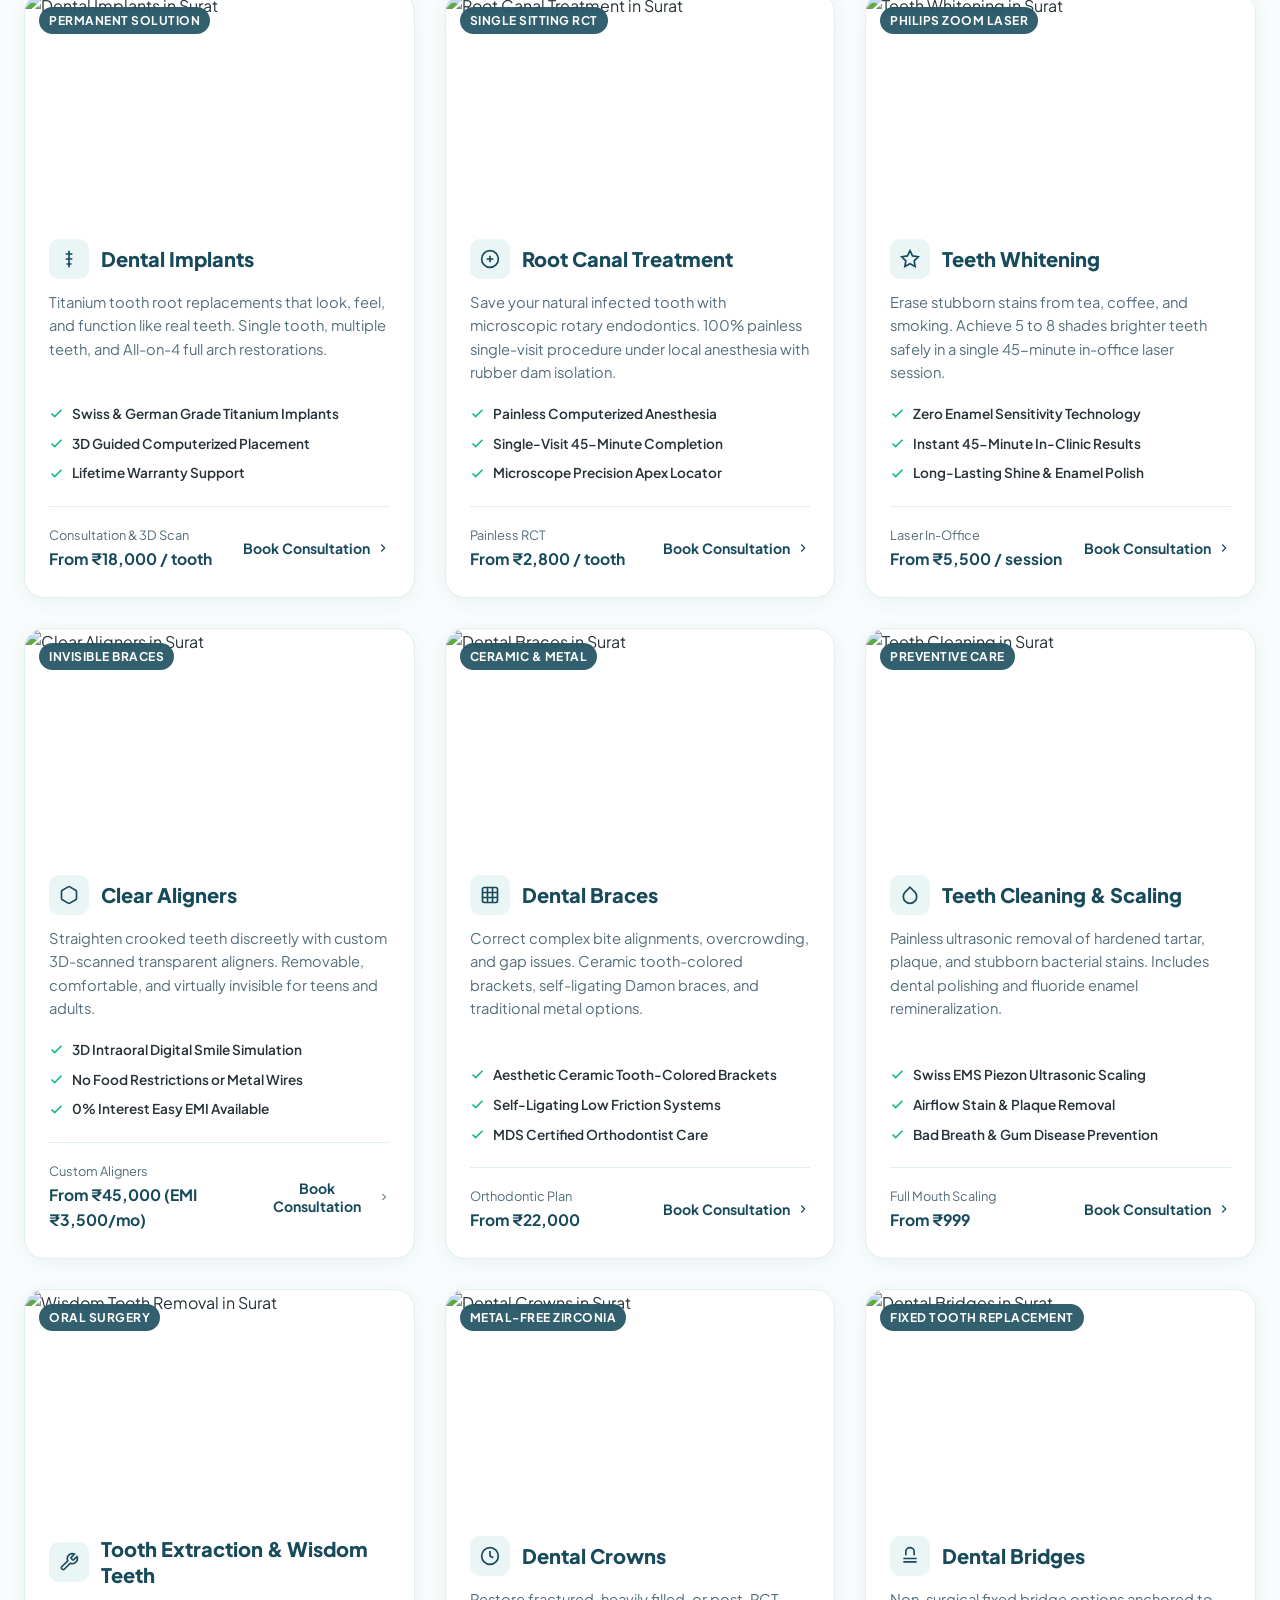
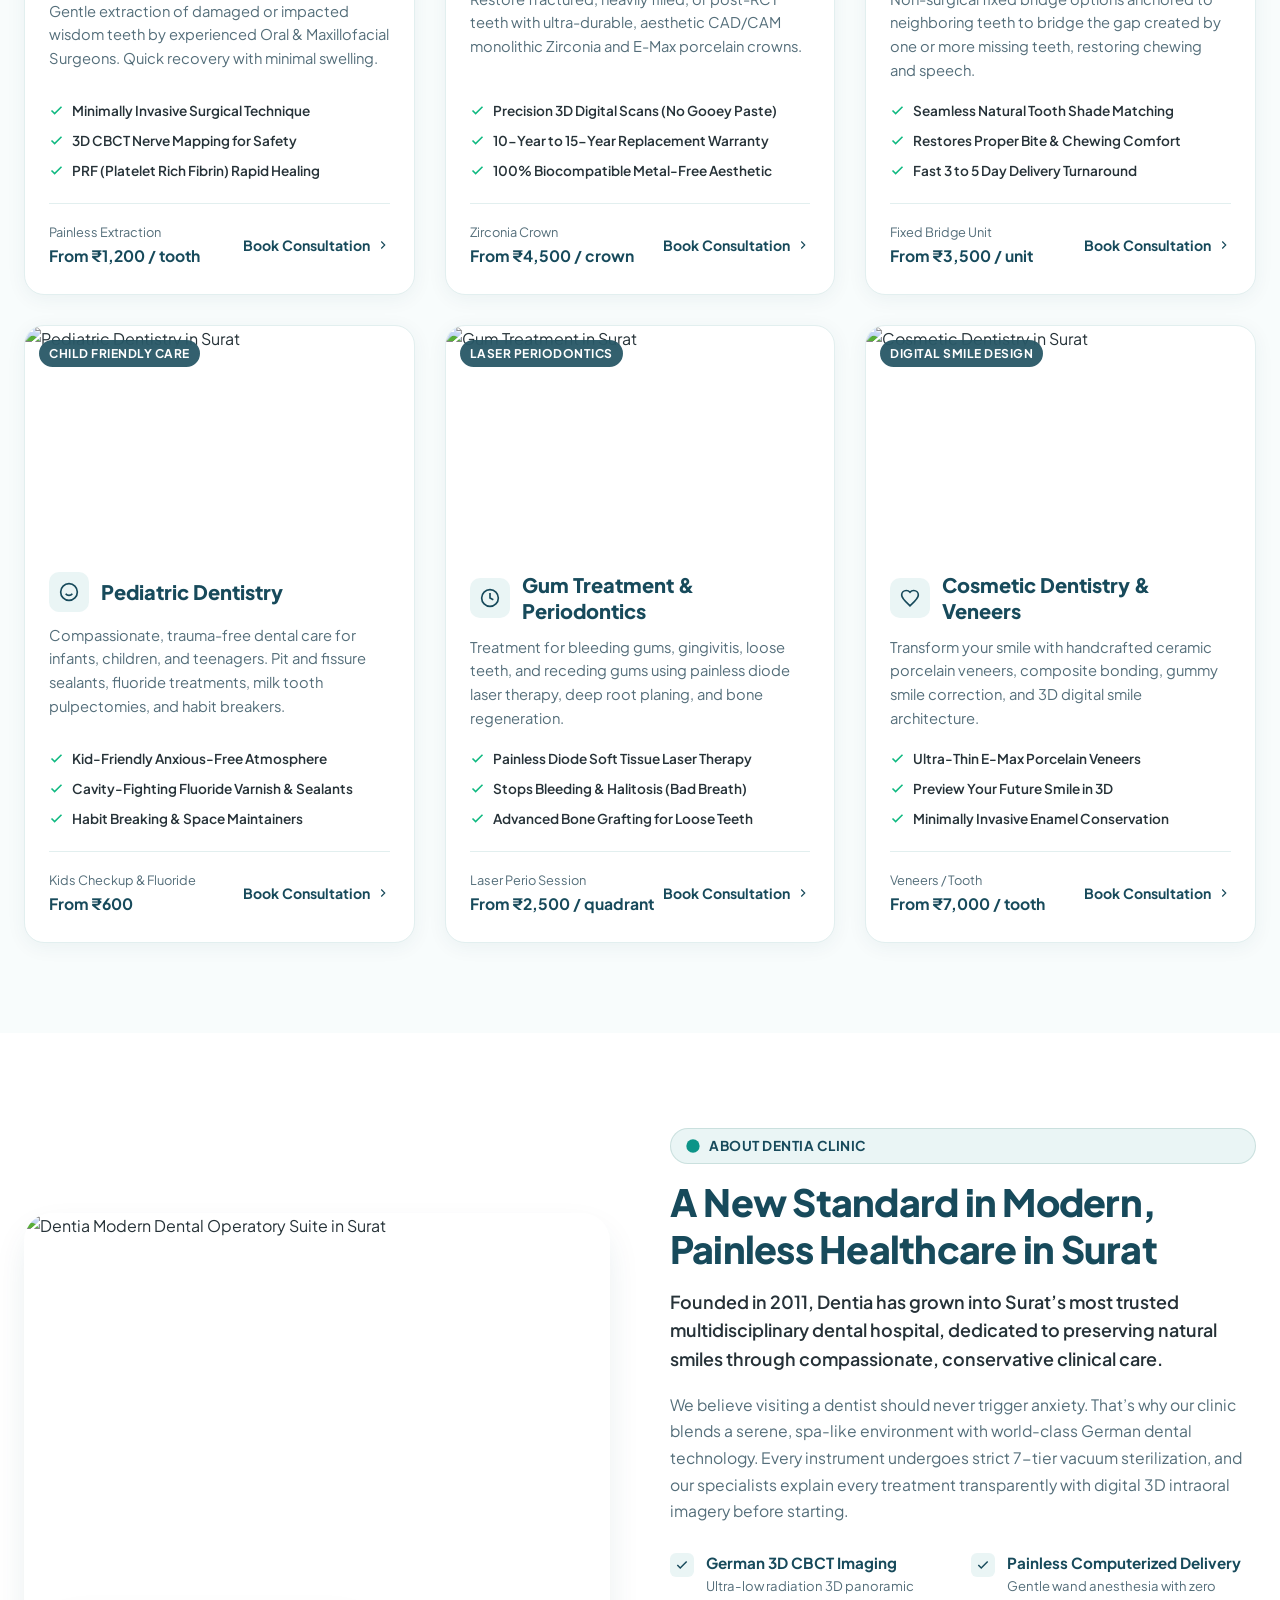
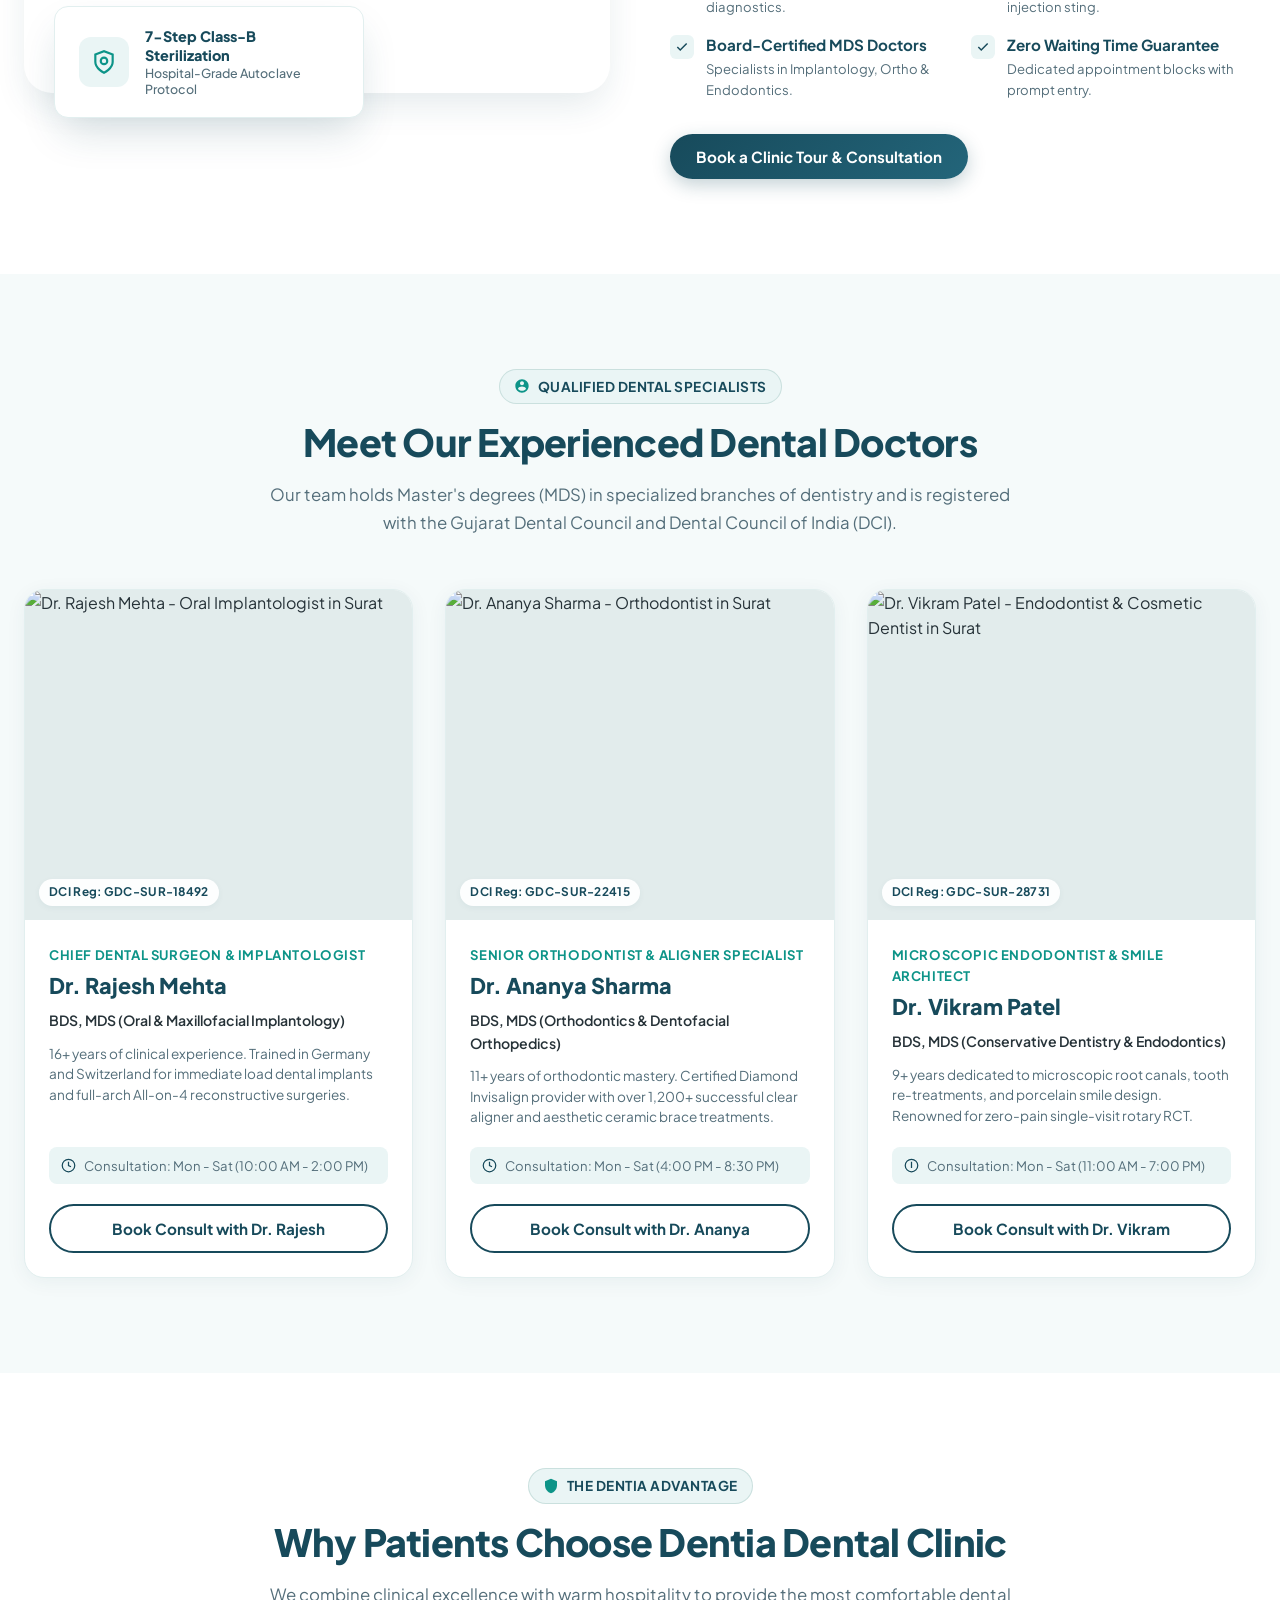
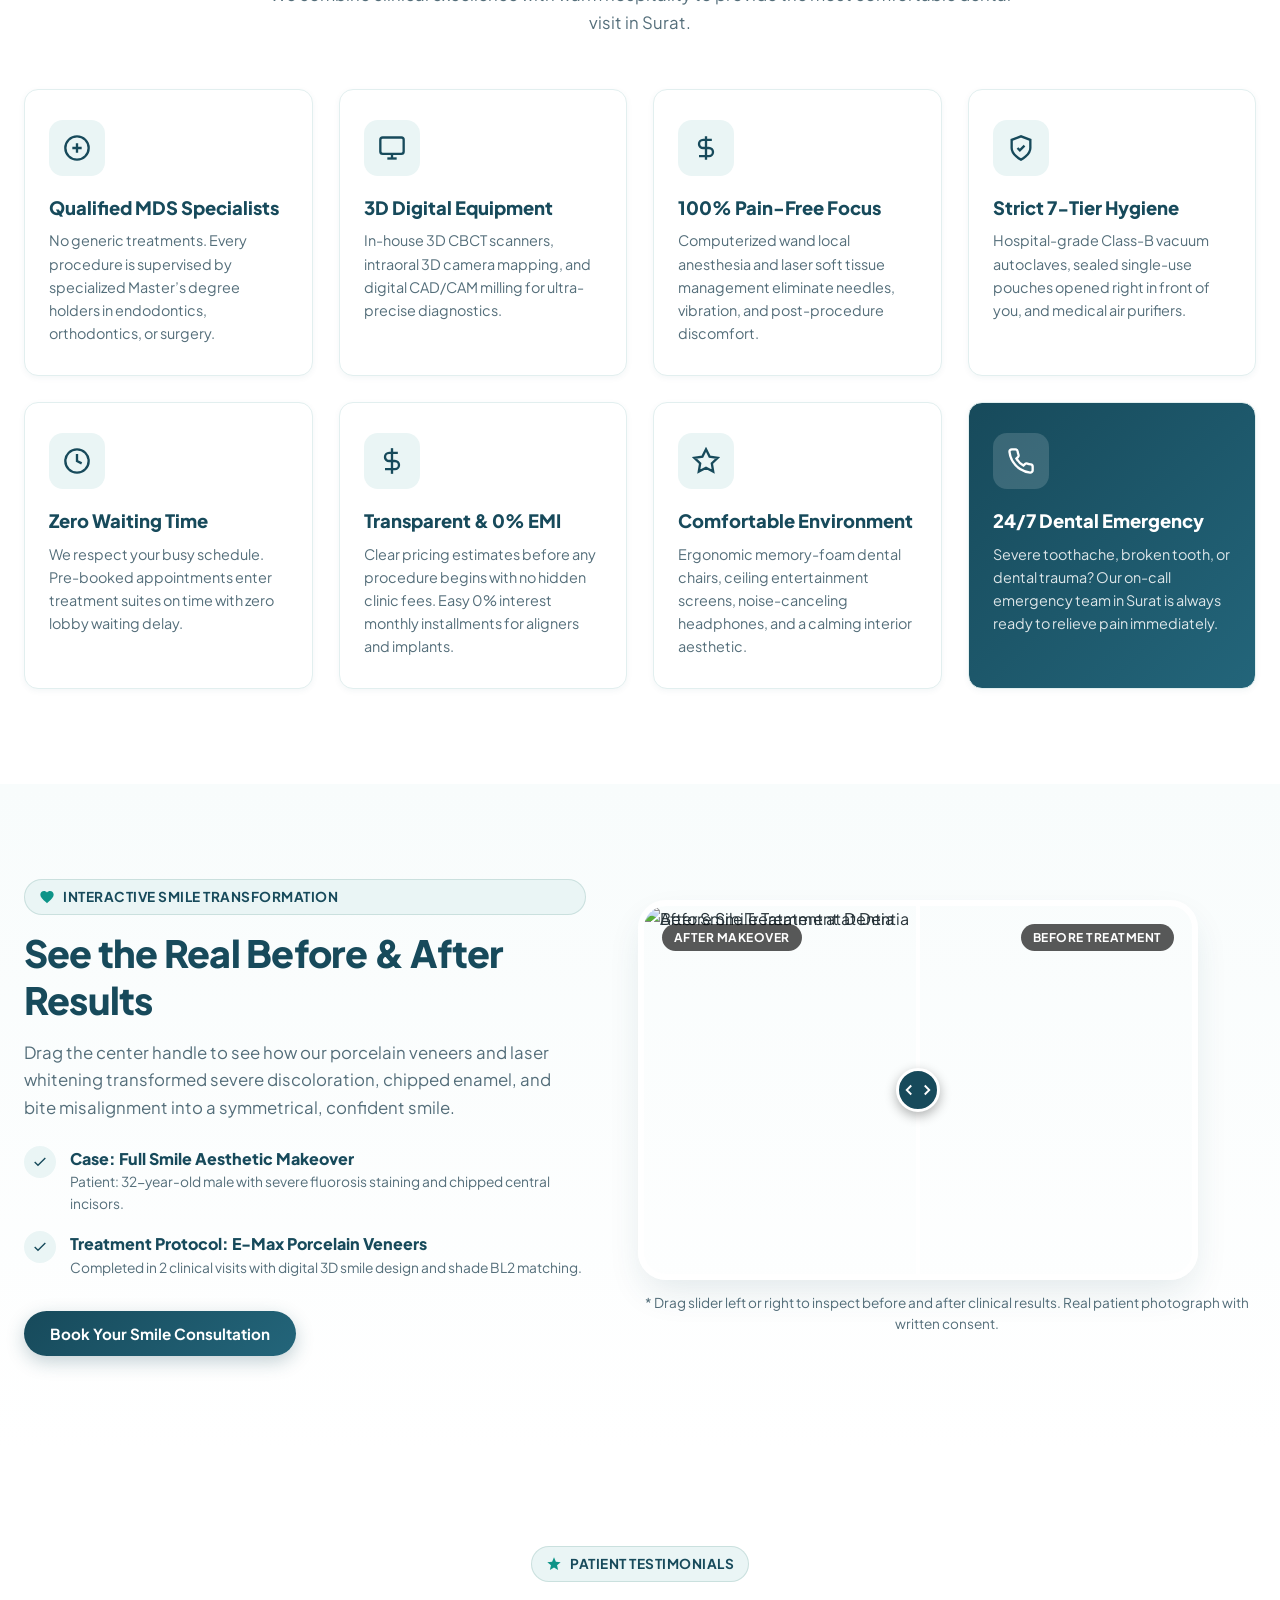
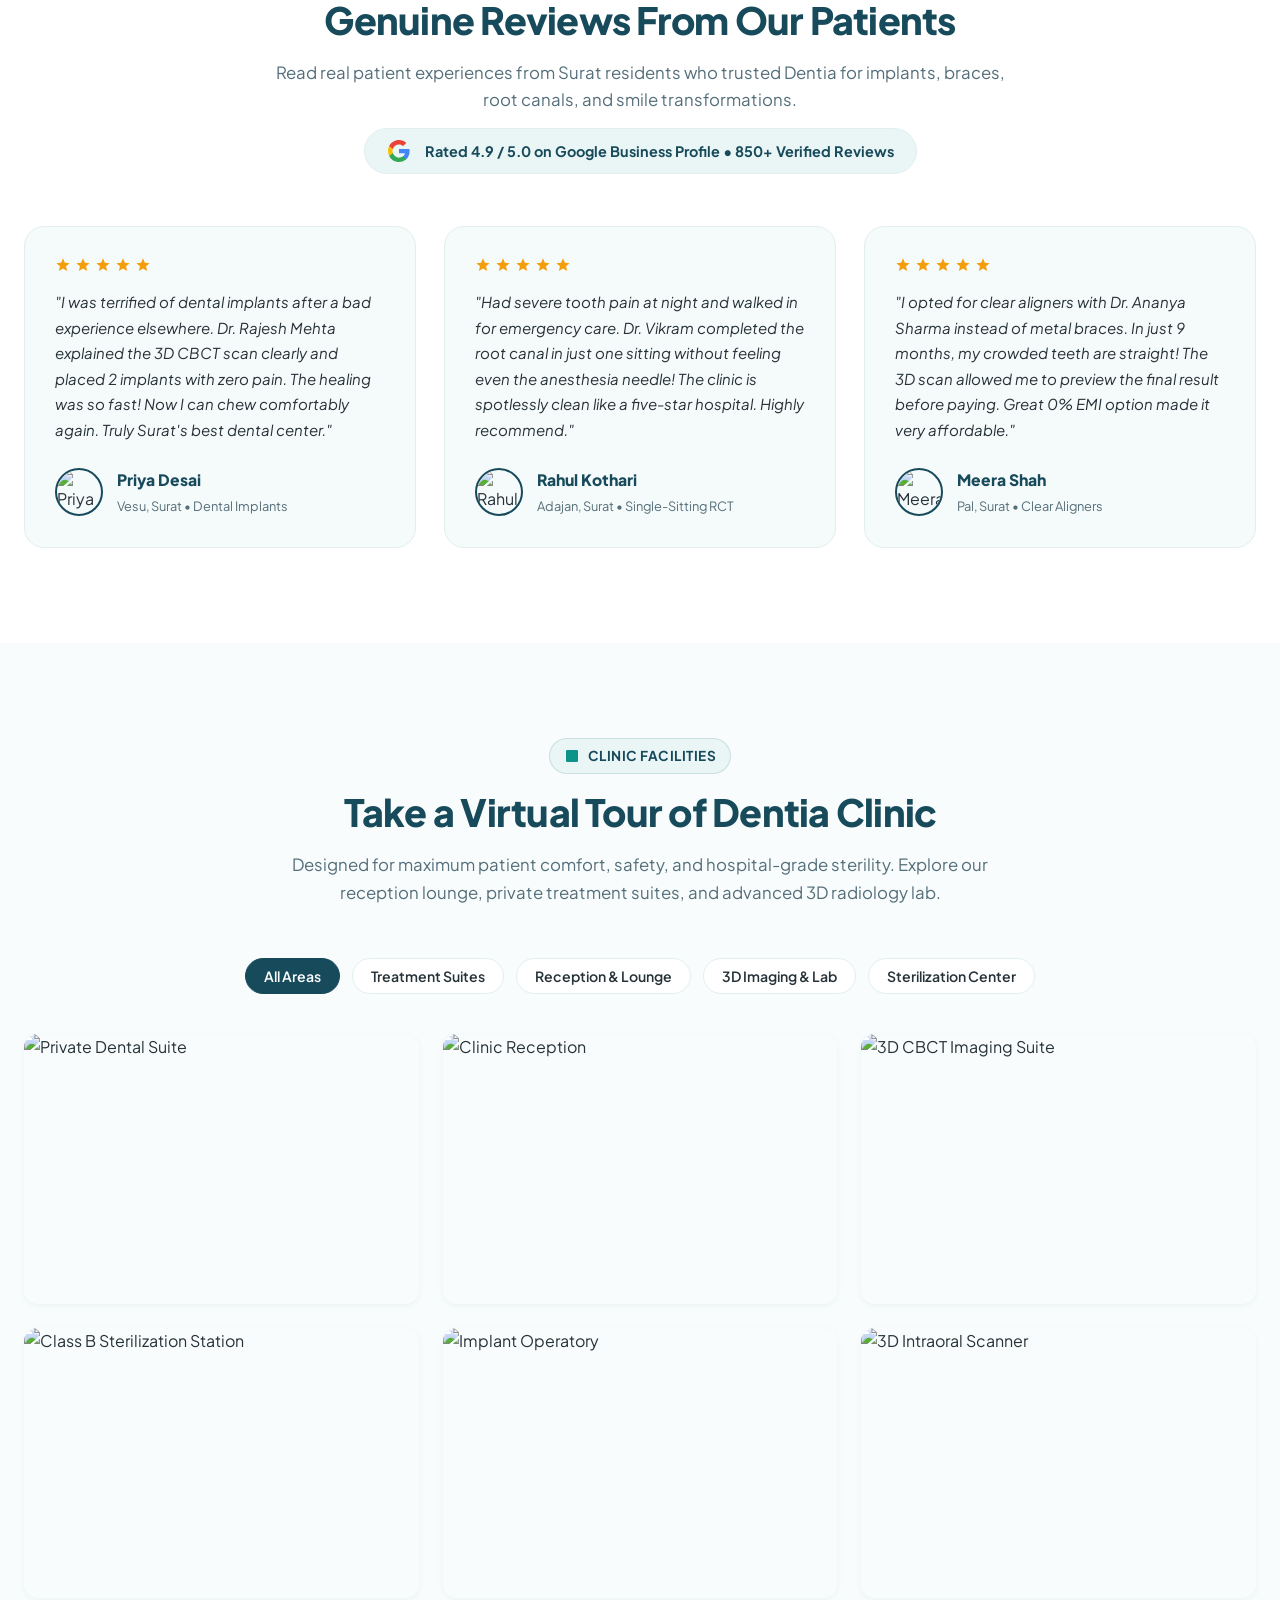
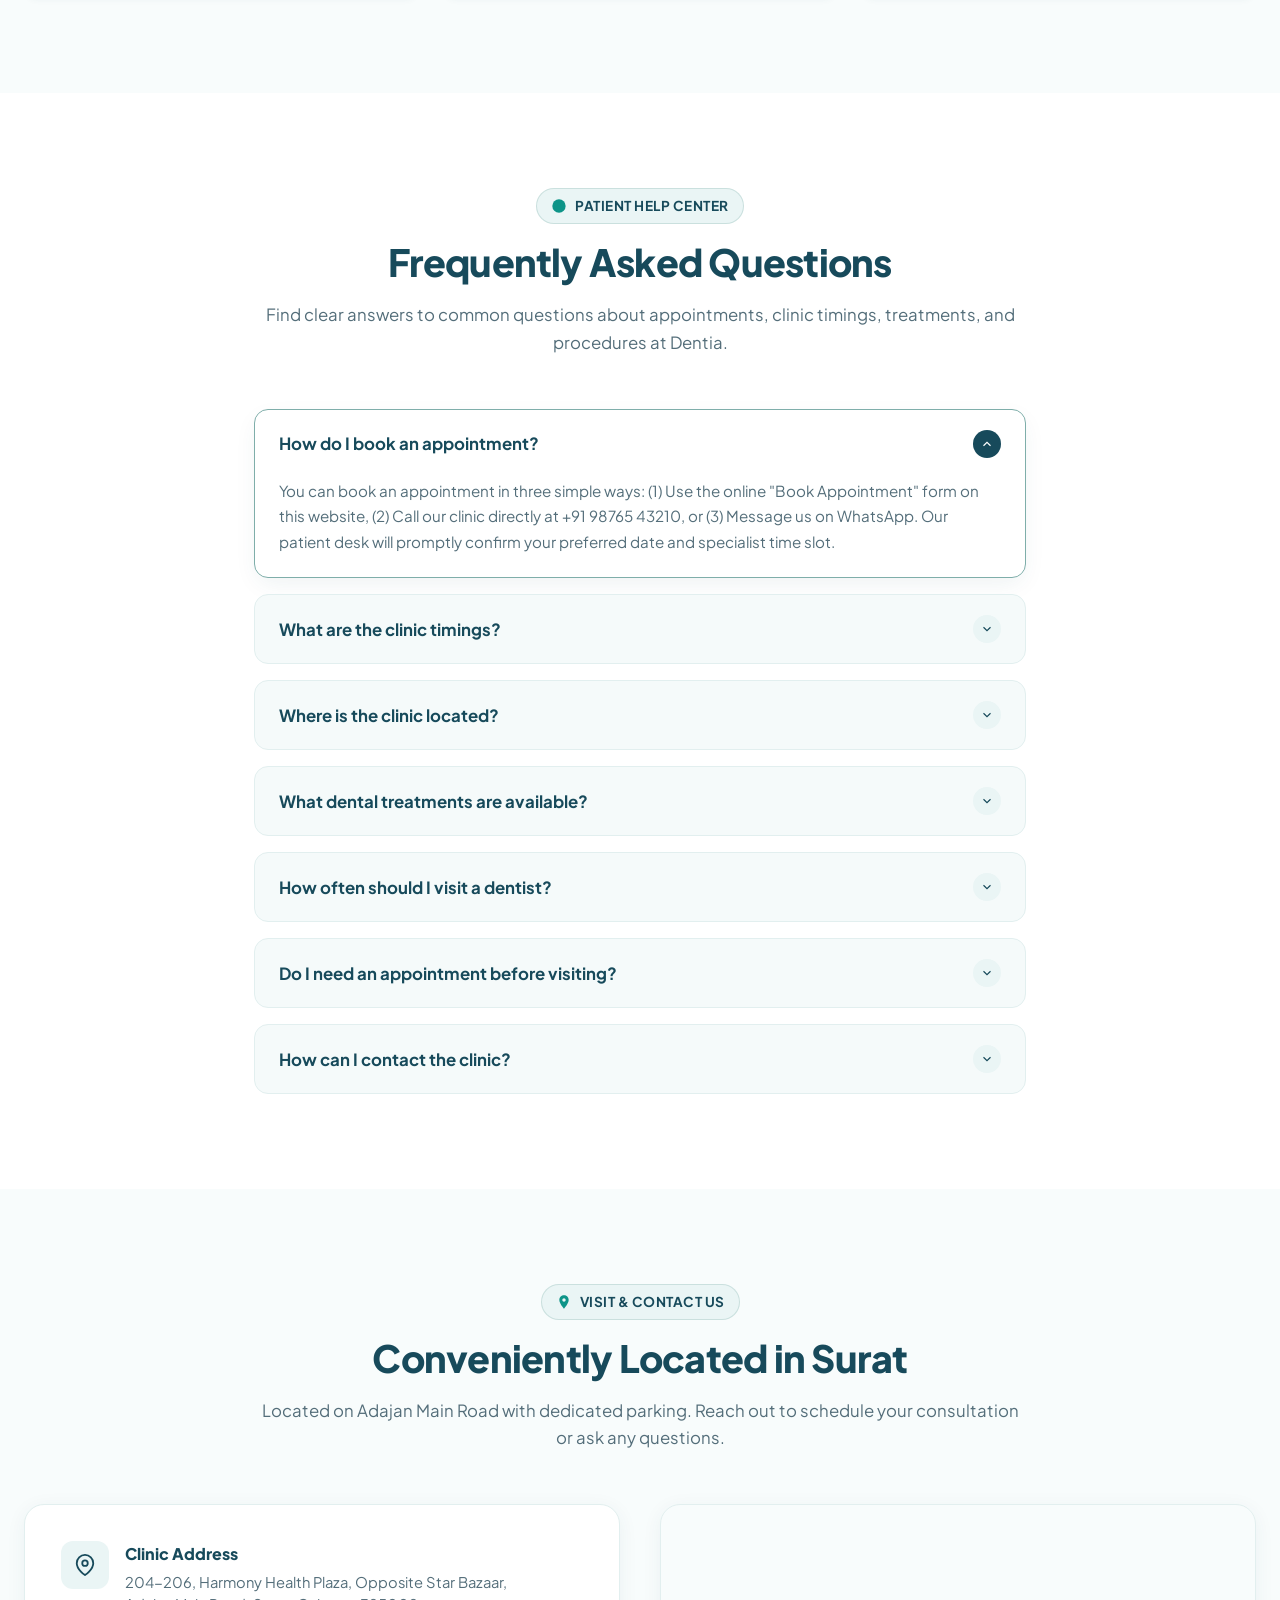
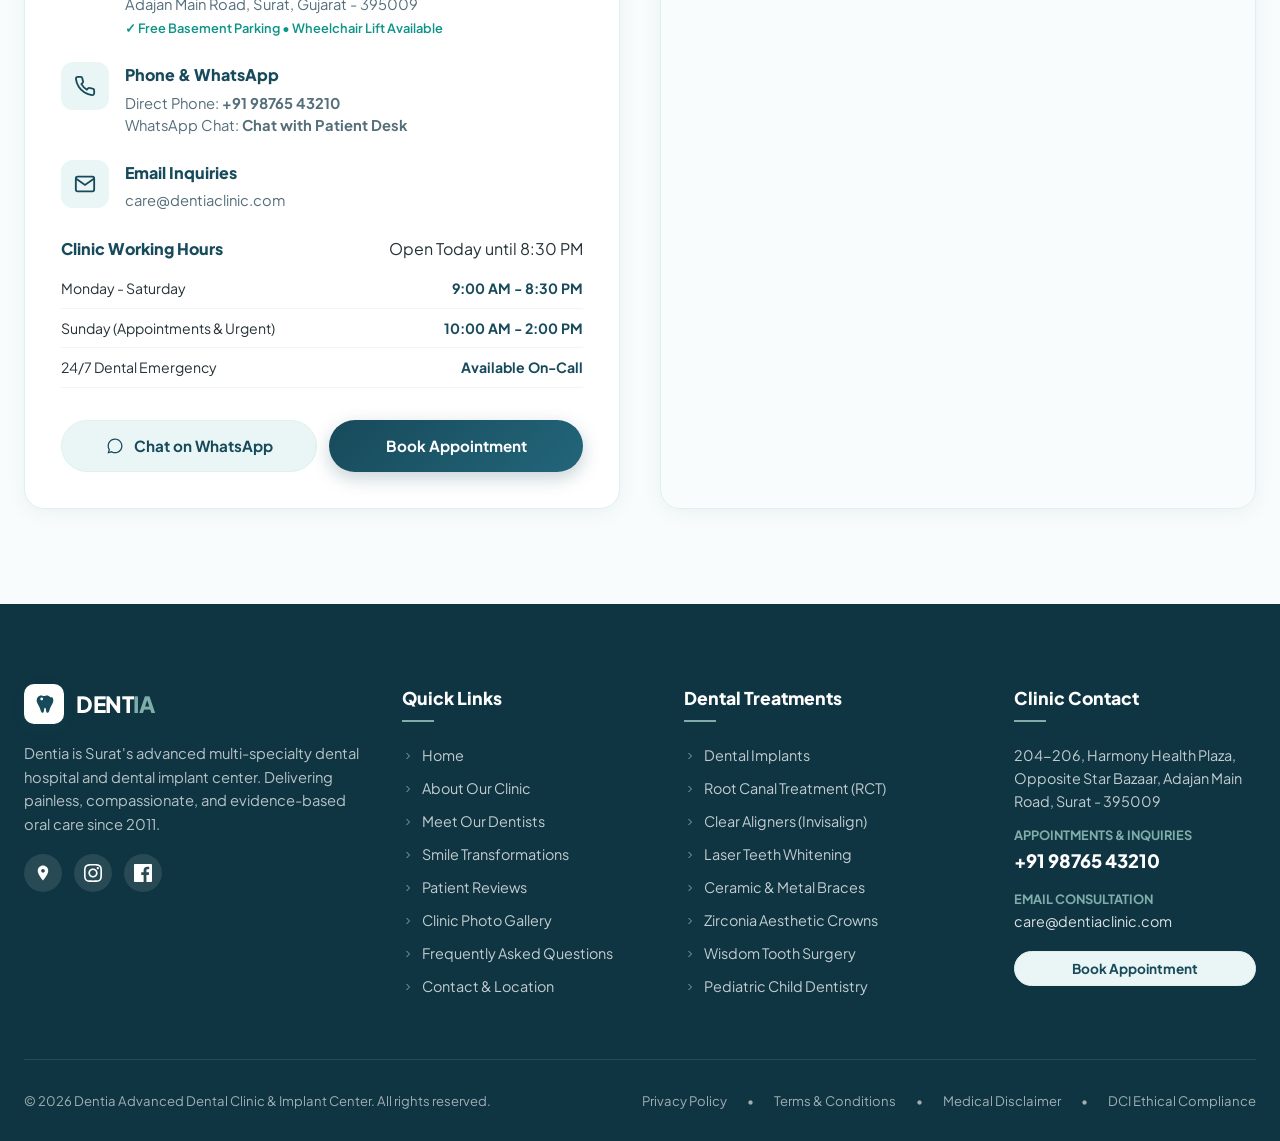
==== commit fcc46a35: "Update cache busters and compact navbar typography for guaranteed single line lockup" ====
--- a/index.html
+++ b/index.html
@@ -3,6 +3,9 @@
 <head>
   <meta charset="UTF-8">
   <meta name="viewport" content="width=device-width, initial-scale=1.0">
+  <meta name="theme-color" content="#174A5B">
+  <meta name="apple-mobile-web-app-capable" content="yes">
+  <meta name="apple-mobile-web-app-status-bar-style" content="default">
   <title>Dentia Dental Clinic | Best Dentist & Dental Implant Center in Surat</title>
   
   <!-- SEO Meta Tags -->
@@ -25,7 +28,7 @@
   <link href="https://fonts.googleapis.com/css2?family=Inter:wght@400;500;600;700&family=Plus+Jakarta+Sans:wght@500;600;700;800&display=swap" rel="stylesheet">
 
   <!-- Main Stylesheet -->
-  <link rel="stylesheet" href="styles.css">
+  <link rel="stylesheet" href="styles.css?v=2">
 
   <!-- LocalBusiness / Dentist Schema Structured Data -->
   <script type="application/ld+json">
@@ -2265,6 +2268,6 @@
   </aside>
 
   <!-- Interactive JavaScript -->
-  <script src="script.js"></script>
+  <script src="script.js?v=2"></script>
 </body>
 </html>
--- a/styles.css
+++ b/styles.css
@@ -326,10 +326,11 @@
   justify-content: space-between;
   height: 80px;
   width: 100%;
-  max-width: 1320px;
+  max-width: 1380px;
   margin: 0 auto;
-  padding: 0 24px;
+  padding: 0 20px;
   box-sizing: border-box;
+  flex-wrap: nowrap !important;
 }
 
 .site-header.scrolled .nav-container {
@@ -340,13 +341,13 @@
 .brand-logo {
   display: flex;
   align-items: center;
-  gap: 12px;
-  flex-shrink: 0;
-  white-space: nowrap;
+  gap: 10px;
+  flex-shrink: 0 !important;
+  white-space: nowrap !important;
   text-decoration: none;
   cursor: pointer;
   user-select: none;
-  height: 50px;
+  height: 48px;
   transition: transform var(--transition-fast), opacity var(--transition-fast);
 }
 
@@ -356,37 +357,38 @@
 }
 
 .brand-icon-box {
-  width: 44px;
-  height: 44px;
+  width: 40px;
+  height: 40px;
   background: linear-gradient(135deg, var(--primary) 0%, var(--accent-teal) 100%);
-  border-radius: 12px;
+  border-radius: 10px;
   display: flex;
   align-items: center;
   justify-content: center;
   color: var(--white);
-  flex-shrink: 0;
+  flex-shrink: 0 !important;
   box-shadow: 0 4px 12px rgba(23, 74, 91, 0.2);
 }
 
 .brand-icon-box svg {
-  width: 26px;
-  height: 26px;
+  width: 22px;
+  height: 22px;
 }
 
 .brand-info {
   display: flex;
   flex-direction: column;
   justify-content: center;
-  white-space: nowrap;
+  white-space: nowrap !important;
+  flex-shrink: 0 !important;
 }
 
 .brand-name {
-  font-size: 1.55rem;
+  font-size: 1.4rem;
   font-weight: 800;
   color: var(--primary);
   line-height: 1.1;
   letter-spacing: -0.02em;
-  white-space: nowrap;
+  white-space: nowrap !important;
 }
 
 .brand-name span {
@@ -394,13 +396,13 @@
 }
 
 .brand-tagline {
-  font-size: 10.5px;
+  font-size: 8.5px;
   font-weight: 700;
   color: var(--text-muted);
   text-transform: uppercase;
-  letter-spacing: 0.08em;
+  letter-spacing: 0.05em;
   margin-top: 2px;
-  white-space: nowrap;
+  white-space: nowrap !important;
   line-height: 1.2;
 }
 
@@ -408,36 +410,43 @@
 .nav-menu {
   display: flex;
   flex-direction: row;
-  flex-wrap: nowrap;
-  align-items: center;
-  gap: 28px;
-  margin: 0;
-  padding: 0;
+  flex-wrap: nowrap !important;
+  align-items: center;
+  gap: 16px;
+  margin: 0 auto;
+  padding: 0 8px;
   list-style: none;
+  flex-shrink: 0 !important;
 }
 
 .nav-item {
   position: relative;
-  white-space: nowrap;
-  flex-shrink: 0;
+  white-space: nowrap !important;
+  flex-shrink: 0 !important;
+  display: inline-flex;
+  align-items: center;
 }
 
 .nav-link {
-  font-size: 0.95rem;
+  font-size: 0.85rem;
   font-weight: 600;
   color: var(--charcoal);
-  padding: 10px 4px;
+  padding: 6px 2px;
   display: inline-flex;
   align-items: center;
-  gap: 6px;
+  gap: 4px;
   position: relative;
-  white-space: nowrap;
-  flex-shrink: 0;
+  white-space: nowrap !important;
+  flex-shrink: 0 !important;
   background: none;
   cursor: pointer;
   border: none;
   font-family: inherit;
   transition: color var(--transition-fast);
+}
+
+.nav-link * {
+  white-space: nowrap !important;
 }
 
 .nav-link:hover, .nav-link:focus, .nav-link.active {
@@ -629,25 +638,29 @@
 .nav-action-wrapper {
   display: flex;
   align-items: center;
-  gap: 16px;
-  flex-shrink: 0;
-  flex-wrap: nowrap;
+  gap: 12px;
+  flex-shrink: 0 !important;
+  flex-wrap: nowrap !important;
 }
 
 .nav-phone-btn {
   display: inline-flex;
   align-items: center;
-  gap: 10px;
-  padding: 10px 18px;
+  gap: 6px;
+  padding: 7px 12px;
   background-color: var(--soft-aqua);
   border-radius: var(--radius-full);
   color: var(--primary);
-  font-size: 0.92rem;
+  font-size: 0.80rem;
   font-weight: 700;
-  white-space: nowrap;
-  flex-shrink: 0;
+  white-space: nowrap !important;
+  flex-shrink: 0 !important;
   text-decoration: none;
   transition: all var(--transition-fast);
+}
+
+.nav-phone-btn * {
+  white-space: nowrap !important;
 }
 
 .nav-phone-btn:hover {
@@ -656,24 +669,32 @@
 }
 
 .nav-phone-number {
-  white-space: nowrap;
+  white-space: nowrap !important;
 }
 
 .nav-phone-icon {
-  width: 30px;
-  height: 30px;
+  width: 26px;
+  height: 26px;
   border-radius: 50%;
   background-color: var(--primary);
   color: var(--white);
   display: flex;
   align-items: center;
   justify-content: center;
-  flex-shrink: 0;
+  flex-shrink: 0 !important;
 }
 
 .nav-phone-icon svg {
-  width: 14px;
-  height: 14px;
+  width: 13px;
+  height: 13px;
+}
+
+.nav-action-wrapper .btn-primary {
+  padding: 9px 18px !important;
+  font-size: 0.86rem !important;
+  gap: 7px !important;
+  white-space: nowrap !important;
+  flex-shrink: 0 !important;
 }
 
 .nav-phone-icon {
@@ -1851,6 +1872,7 @@
   box-shadow: var(--shadow-lg);
   border: 6px solid var(--white);
   user-select: none;
+  touch-action: pan-y;
 }
 
 .slider-img {
@@ -1878,7 +1900,11 @@
 }
 
 .slider-img-after-wrapper .slider-img {
-  width: 560px;
+  position: absolute;
+  top: 0;
+  left: 0;
+  height: 100%;
+  object-fit: cover;
   max-width: none;
 }
 
@@ -2710,25 +2736,61 @@
 }
 
 /* ==========================================================================
-   Responsive Breakpoints & Navbar Strict Rules
+   Comprehensive Responsive Breakpoints & Mobile Device Optimization
+   - Ultra-large & Desktop: >= 1280px
+   - Small Desktop / Laptop: 1024px - 1279px
+   - Tablet Landscape / Portrait: 768px - 1023px
+   - Mobile Phablets & Large Phones: 640px - 767px
+   - Standard Mobile Phones: 480px - 639px
+   - Compact Phones: 360px - 479px
+   - Ultra-compact Phones: < 360px
    ========================================================================== */
 
-/* 1024px to 1279px: Hide phone pill & tighten gap so nav NEVER wraps */
+/* 1024px to 1279px: Compact Navbar to ensure perfect fit without wrapping */
 @media (min-width: 1024px) and (max-width: 1279px) {
+  .nav-menu {
+    gap: 14px !important;
+  }
+  .nav-link {
+    font-size: 0.84rem !important;
+    padding: 6px 2px !important;
+    white-space: nowrap !important;
+  }
+  .brand-name {
+    font-size: 1.32rem !important;
+  }
+  .brand-tagline {
+    font-size: 8.5px !important;
+    white-space: nowrap !important;
+  }
+  .nav-phone-btn {
+    padding: 7px 11px !important;
+    font-size: 0.78rem !important;
+    gap: 6px !important;
+    white-space: nowrap !important;
+  }
+  .nav-phone-icon {
+    width: 24px !important;
+    height: 24px !important;
+  }
+  .nav-action-wrapper {
+    gap: 10px !important;
+  }
+  .nav-action-wrapper .btn-primary {
+    padding: 8px 14px !important;
+    font-size: 0.82rem !important;
+    white-space: nowrap !important;
+  }
+  .services-grid {
+    grid-template-columns: repeat(3, 1fr) !important;
+    gap: 20px !important;
+  }
+}
+
+/* Under 1140px: Hide phone pill so nav items never feel cramped */
+@media (max-width: 1140px) {
   .nav-phone-btn {
     display: none !important;
-  }
-  .nav-menu {
-    gap: 18px !important;
-  }
-  .nav-link {
-    font-size: 0.88rem !important;
-  }
-  .brand-name {
-    font-size: 1.35rem !important;
-  }
-  .brand-tagline {
-    font-size: 9.5px !important;
   }
 }
 
@@ -2747,101 +2809,332 @@
   }
   .nav-action-wrapper .btn-primary {
     display: inline-flex !important;
-    padding: 9px 16px !important;
+    padding: 9px 18px !important;
     font-size: 0.88rem !important;
   }
   .hamburger-btn {
-    display: block !important;
-  }
-  .services-grid, .doctors-grid, .why-us-grid {
-    grid-template-columns: repeat(2, 1fr);
-  }
+    display: flex !important;
+    align-items: center;
+    justify-content: center;
+  }
+
+  .services-grid, .doctors-grid, .why-us-grid, .testimonials-grid, .gallery-grid {
+    grid-template-columns: repeat(2, 1fr) !important;
+    gap: 24px !important;
+  }
+
   .hero-headline {
-    font-size: 2.8rem;
-  }
+    font-size: 2.7rem !important;
+  }
+
   .quick-booking-bar {
-    grid-template-columns: repeat(2, 1fr);
+    grid-template-columns: repeat(2, 1fr) !important;
+    gap: 16px !important;
   }
   .quick-booking-bar button {
-    grid-column: span 2;
-  }
+    grid-column: span 2 !important;
+  }
+
+  .about-grid, .transformation-grid, .contact-grid {
+    grid-template-columns: 1fr !important;
+    gap: 36px !important;
+  }
+
+  .about-floating-card {
+    position: static !important;
+    margin: 16px auto 0 !important;
+    max-width: 380px !important;
+    width: 100% !important;
+  }
+
   .footer-grid {
-    grid-template-columns: 1fr 1fr;
-  }
-}
-
-/* < 768px: Mobile layouts */
+    grid-template-columns: repeat(2, 1fr) !important;
+    gap: 36px !important;
+  }
+}
+
+/* < 768px: Mobile & Phablets Optimization */
 @media (max-width: 767px) {
   body {
-    padding-bottom: 60px; /* Space for mobile sticky bottom bar */
-  }
-
+    padding-bottom: 74px !important; /* Space for mobile sticky bottom action bar */
+  }
+
+  .container {
+    padding: 0 16px !important;
+  }
+
+  /* Section Spacing on Mobile */
+  .services-section,
+  .about-section,
+  .transformation-section,
+  .doctors-section,
+  .why-us-section,
+  .gallery-section,
+  .testimonials-section,
+  .faq-section,
+  .contact-section {
+    padding: 48px 0 !important;
+  }
+
+  .section-header {
+    margin-bottom: 28px !important;
+  }
+
+  .section-title {
+    font-size: 1.85rem !important;
+    line-height: 1.25 !important;
+    margin-top: 8px !important;
+    margin-bottom: 12px !important;
+  }
+
+  .section-subtitle {
+    font-size: 0.95rem !important;
+    line-height: 1.55 !important;
+  }
+
+  /* Hero Section */
   .hero-section {
-    padding: 40px 0 60px;
+    padding: 36px 0 48px !important;
   }
 
   .hero-grid {
-    grid-template-columns: 1fr;
-    gap: 40px;
+    grid-template-columns: 1fr !important;
+    gap: 36px !important;
   }
 
   .hero-headline {
-    font-size: 2.1rem;
+    font-size: 2.15rem !important;
+    line-height: 1.22 !important;
+  }
+
+  .hero-intro {
+    font-size: 0.96rem !important;
+    line-height: 1.6 !important;
+    margin-bottom: 24px !important;
+  }
+
+  .hero-img-box {
+    max-width: 440px !important;
+    margin: 0 auto !important;
   }
 
   .floating-badge {
-    position: static;
-    margin-top: 12px;
-  }
-
+    position: static !important;
+    width: 100% !important;
+    max-width: 320px !important;
+    margin: 10px auto 0 !important;
+  }
+
+  /* Quick Booking Bar */
   .quick-booking-bar-wrapper {
-    margin-top: 20px;
+    margin-top: 24px !important;
+    margin-bottom: 36px !important;
   }
 
   .quick-booking-bar {
-    grid-template-columns: 1fr;
+    grid-template-columns: 1fr !important;
+    padding: 20px 16px !important;
+    border-radius: 16px !important;
+    gap: 12px !important;
   }
 
   .quick-booking-bar button {
-    grid-column: span 1;
-  }
-
+    grid-column: span 1 !important;
+    width: 100% !important;
+    min-height: 48px !important;
+    font-size: 1rem !important;
+  }
+
+  .booking-select, .booking-input {
+    min-height: 46px !important;
+    font-size: 16px !important; /* Prevents iOS Safari auto-zoom */
+  }
+
+  /* Trust Indicators Grid */
   .trust-grid {
-    grid-template-columns: repeat(2, 1fr);
-  }
-
+    grid-template-columns: repeat(2, 1fr) !important;
+    gap: 12px !important;
+  }
+
+  .trust-card {
+    padding: 16px 12px !important;
+  }
+
+  .trust-number {
+    font-size: 1.65rem !important;
+  }
+
+  .trust-label {
+    font-size: 0.78rem !important;
+  }
+
+  /* Treatments & Services Horizontal Swipe Filter Tabs */
+  .services-filter-tabs {
+    flex-wrap: nowrap !important;
+    overflow-x: auto !important;
+    -webkit-overflow-scrolling: touch !important;
+    justify-content: flex-start !important;
+    padding-bottom: 10px !important;
+    margin-bottom: 24px !important;
+    gap: 8px !important;
+    scrollbar-width: none !important;
+    -ms-overflow-style: none !important;
+  }
+
+  .services-filter-tabs::-webkit-scrollbar {
+    display: none !important;
+  }
+
+  .filter-tab {
+    flex-shrink: 0 !important;
+    white-space: nowrap !important;
+    padding: 8px 16px !important;
+    font-size: 0.85rem !important;
+  }
+
+  /* Single Column Card Stacks */
   .services-grid, .doctors-grid, .why-us-grid, .testimonials-grid, .gallery-grid {
-    grid-template-columns: 1fr;
-  }
-
-  .about-grid, .transformation-grid, .contact-grid {
-    grid-template-columns: 1fr;
-  }
-
-  .about-floating-card {
-    position: static;
-    margin-top: 16px;
-  }
-
+    grid-template-columns: 1fr !important;
+    gap: 20px !important;
+  }
+
+  .service-card-image {
+    height: 195px !important;
+  }
+
+  .service-card-body {
+    padding: 20px !important;
+  }
+
+  .doctor-img-box {
+    height: 270px !important;
+  }
+
+  .doctor-card-body {
+    padding: 20px !important;
+  }
+
+  /* About Features Grid */
+  .about-features {
+    grid-template-columns: 1fr !important;
+    gap: 10px !important;
+  }
+
+  /* Before & After Smile Slider */
   .slider-container {
-    height: 300px;
-  }
-
-  .form-row {
-    grid-template-columns: 1fr;
-  }
-
+    height: 290px !important;
+    max-width: 100% !important;
+  }
+
+  /* Gallery Horizontal Swipe Filter Tabs */
+  .gallery-tabs {
+    flex-wrap: nowrap !important;
+    overflow-x: auto !important;
+    -webkit-overflow-scrolling: touch !important;
+    justify-content: flex-start !important;
+    padding-bottom: 10px !important;
+    margin-bottom: 24px !important;
+    gap: 8px !important;
+    scrollbar-width: none !important;
+    -ms-overflow-style: none !important;
+  }
+
+  .gallery-tabs::-webkit-scrollbar {
+    display: none !important;
+  }
+
+  .gallery-tab {
+    flex-shrink: 0 !important;
+    white-space: nowrap !important;
+    padding: 8px 16px !important;
+    font-size: 0.85rem !important;
+  }
+
+  .gallery-item {
+    height: 220px !important;
+  }
+
+  /* Ensure gallery overlay text is permanently legible on touch devices without hover */
+  .gallery-overlay {
+    opacity: 1 !important;
+    background: linear-gradient(to top, rgba(23, 74, 91, 0.90) 0%, rgba(23, 74, 91, 0.25) 60%, transparent 100%) !important;
+  }
+
+  /* FAQ Touch Optimization */
+  .faq-question {
+    padding: 16px !important;
+    font-size: 0.96rem !important;
+    min-height: 48px !important;
+    gap: 10px !important;
+  }
+
+  .faq-answer {
+    padding: 0 16px 16px !important;
+    font-size: 0.92rem !important;
+  }
+
+  /* Contact & Map */
+  .contact-map-wrapper iframe {
+    height: 280px !important;
+  }
+
+  /* Footer Layout */
   .footer-grid {
-    grid-template-columns: 1fr;
-  }
-
+    grid-template-columns: 1fr !important;
+    gap: 28px !important;
+    text-align: left !important;
+  }
+
+  .footer-bottom {
+    flex-direction: column !important;
+    text-align: center !important;
+    gap: 12px !important;
+  }
+
+  .footer-links-legal {
+    justify-content: center !important;
+    flex-wrap: wrap !important;
+    gap: 14px !important;
+  }
+
+  /* Mobile Bottom Action Bar */
   .mobile-bottom-bar {
-    display: block;
-  }
-}
-
-/* < 640px: Top bar collapses into single Emergency Helpline */
+    display: block !important;
+    position: fixed !important;
+    bottom: 0 !important;
+    left: 0 !important;
+    right: 0 !important;
+    background-color: rgba(255, 255, 255, 0.98) !important;
+    backdrop-filter: blur(12px) !important;
+    -webkit-backdrop-filter: blur(12px) !important;
+    border-top: 1px solid var(--border-light) !important;
+    padding: 8px 12px max(8px, env(safe-area-inset-bottom)) 12px !important;
+    box-shadow: 0 -4px 20px rgba(0, 0, 0, 0.08) !important;
+    z-index: 1500 !important;
+  }
+
+  .mobile-bottom-actions {
+    display: grid !important;
+    grid-template-columns: 1fr 1fr 1.35fr !important;
+    gap: 8px !important;
+  }
+
+  .mobile-bar-btn {
+    min-height: 44px !important;
+    display: flex !important;
+    align-items: center !important;
+    justify-content: center !important;
+    gap: 6px !important;
+    font-size: 0.84rem !important;
+    font-weight: 700 !important;
+    border-radius: var(--radius-full) !important;
+    text-decoration: none !important;
+  }
+}
+
+/* < 640px: Standard Phone Screen Optimization */
 @media (max-width: 639px) {
+  /* Top Bar */
   .top-bar-left {
     display: none !important;
   }
@@ -2849,36 +3142,210 @@
     justify-content: center !important;
     padding: 0 12px !important;
   }
+  .top-emergency-badge {
+    font-size: 0.76rem !important;
+    padding: 4px 10px !important;
+  }
+
+  /* Hero Typography & CTA */
   .hero-headline {
-    font-size: 1.85rem;
-  }
-  .trust-grid {
-    grid-template-columns: 1fr;
-  }
-}
-
-/* < 480px: Compact brand header to prevent any overflow on small mobile screens */
+    font-size: 1.85rem !important;
+    line-height: 1.22 !important;
+  }
+
+  .hero-location-pill {
+    font-size: 0.76rem !important;
+    padding: 5px 12px !important;
+    white-space: normal !important;
+    text-align: center !important;
+    line-height: 1.35 !important;
+  }
+
+  .hero-cta-group {
+    flex-direction: column !important;
+    width: 100% !important;
+    gap: 10px !important;
+  }
+
+  .hero-cta-group .btn {
+    width: 100% !important;
+    min-height: 48px !important;
+    justify-content: center !important;
+  }
+
+  .hero-social-proof {
+    justify-content: center !important;
+    text-align: center !important;
+    flex-wrap: wrap !important;
+    gap: 10px !important;
+  }
+
+  /* Appointment Booking Modal (Bottom Sheet on Mobile) */
+  .modal-backdrop {
+    padding: 0 !important;
+    align-items: flex-end !important;
+  }
+
+  .modal-box {
+    width: 100% !important;
+    max-width: 100% !important;
+    max-height: 92vh !important;
+    border-radius: 20px 20px 0 0 !important;
+    margin-top: auto !important;
+  }
+
+  .modal-header {
+    padding: 18px 20px !important;
+  }
+
+  .modal-title-group h3 {
+    font-size: 1.25rem !important;
+  }
+
+  .modal-close-btn {
+    width: 44px !important;
+    height: 44px !important;
+    min-width: 44px !important;
+    min-height: 44px !important;
+  }
+
+  .modal-form {
+    padding: 20px 16px !important;
+    gap: 14px !important;
+  }
+
+  .form-row {
+    grid-template-columns: 1fr !important;
+    gap: 12px !important;
+  }
+
+  .form-control {
+    font-size: 16px !important; /* Prevents iOS auto-zoom on input focus */
+    min-height: 46px !important;
+  }
+
+  .mobile-bottom-actions {
+    grid-template-columns: 1fr 1fr 1.3fr !important;
+    gap: 6px !important;
+  }
+
+  .mobile-bar-btn {
+    padding: 9px 4px !important;
+    font-size: 0.80rem !important;
+    gap: 4px !important;
+  }
+}
+
+/* < 480px: Compact Phone Optimization (e.g. iPhone 13 mini, Galaxy S) */
 @media (max-width: 479px) {
+  .site-header {
+    height: 72px !important;
+  }
+  .site-header.scrolled {
+    height: 68px !important;
+  }
+
+  .nav-container {
+    padding: 0 12px !important;
+    height: 72px !important;
+  }
+  .site-header.scrolled .nav-container {
+    height: 68px !important;
+  }
+
+  .brand-logo {
+    height: 42px !important;
+    gap: 8px !important;
+  }
+
+  .brand-icon-box {
+    width: 38px !important;
+    height: 38px !important;
+    border-radius: 10px !important;
+  }
+  .brand-icon-box svg {
+    width: 22px !important;
+    height: 22px !important;
+  }
+
+  .brand-name {
+    font-size: 1.35rem !important;
+  }
+
   .brand-tagline {
     display: none !important;
   }
-  .nav-container {
-    padding: 0 12px !important;
-  }
+
+  .nav-action-wrapper {
+    gap: 8px !important;
+  }
+
   .nav-action-wrapper .btn-primary {
     padding: 8px 12px !important;
     font-size: 0.80rem !important;
-    gap: 6px !important;
+    gap: 5px !important;
   }
   .nav-action-wrapper .btn-primary svg {
     width: 15px !important;
     height: 15px !important;
   }
-  .brand-icon-box {
+
+  .hero-headline {
+    font-size: 1.7rem !important;
+  }
+
+  .hero-intro {
+    font-size: 0.92rem !important;
+  }
+
+  /* Compact Slider */
+  .slider-container {
+    height: 240px !important;
+    border-width: 3px !important;
+  }
+
+  .slider-handle {
     width: 38px !important;
     height: 38px !important;
   }
+
+  .trust-card {
+    padding: 14px 10px !important;
+  }
+  .trust-number {
+    font-size: 1.45rem !important;
+  }
+}
+
+/* < 360px: Ultra-Compact Phone Optimization (e.g. iPhone SE 1st gen, Fold outer display) */
+@media (max-width: 359px) {
+  .container {
+    padding: 0 10px !important;
+  }
+
   .brand-name {
-    font-size: 1.35rem !important;
-  }
-}
+    font-size: 1.2rem !important;
+  }
+
+  .nav-action-wrapper .btn-primary {
+    padding: 6px 9px !important;
+    font-size: 0.74rem !important;
+  }
+
+  .trust-grid {
+    grid-template-columns: 1fr !important;
+  }
+
+  .section-title {
+    font-size: 1.55rem !important;
+  }
+
+  .mobile-bar-btn {
+    font-size: 0.74rem !important;
+    padding: 8px 2px !important;
+  }
+  .mobile-bar-btn svg {
+    width: 13px !important;
+    height: 13px !important;
+  }
+}
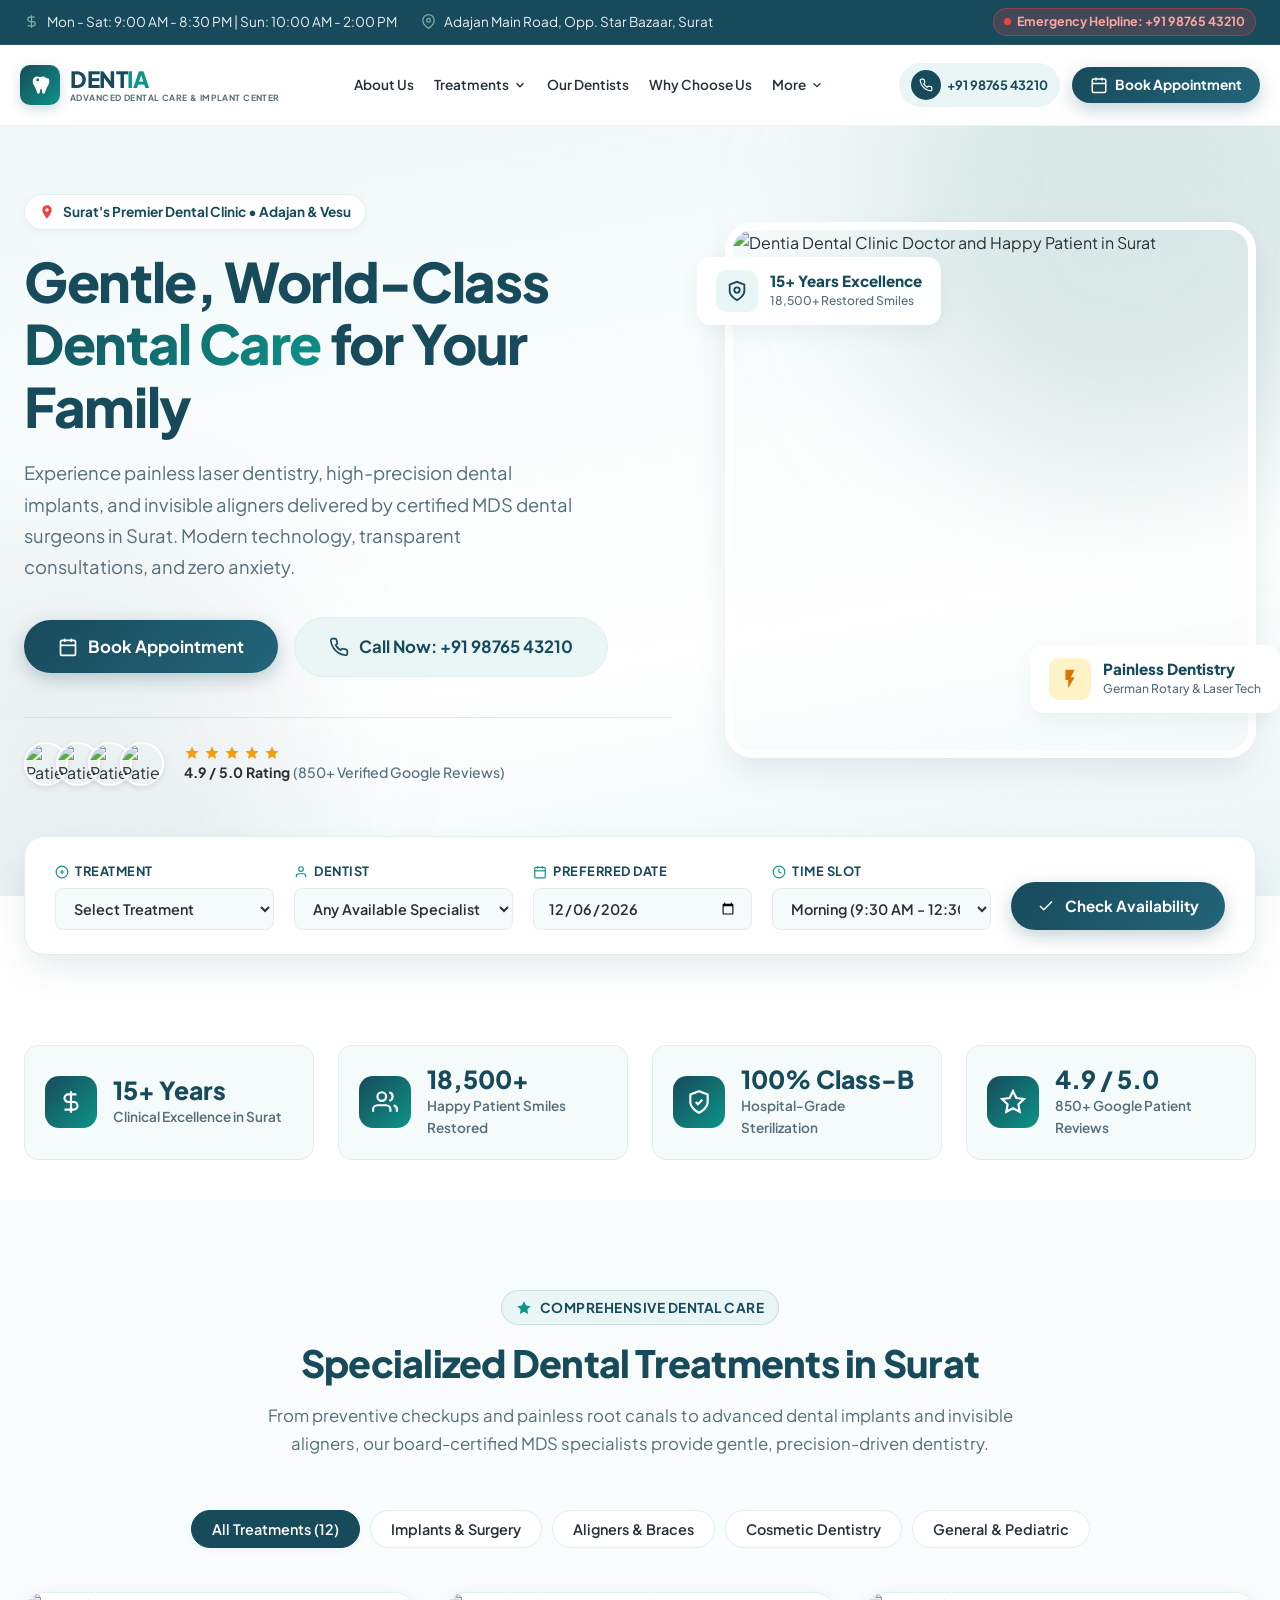
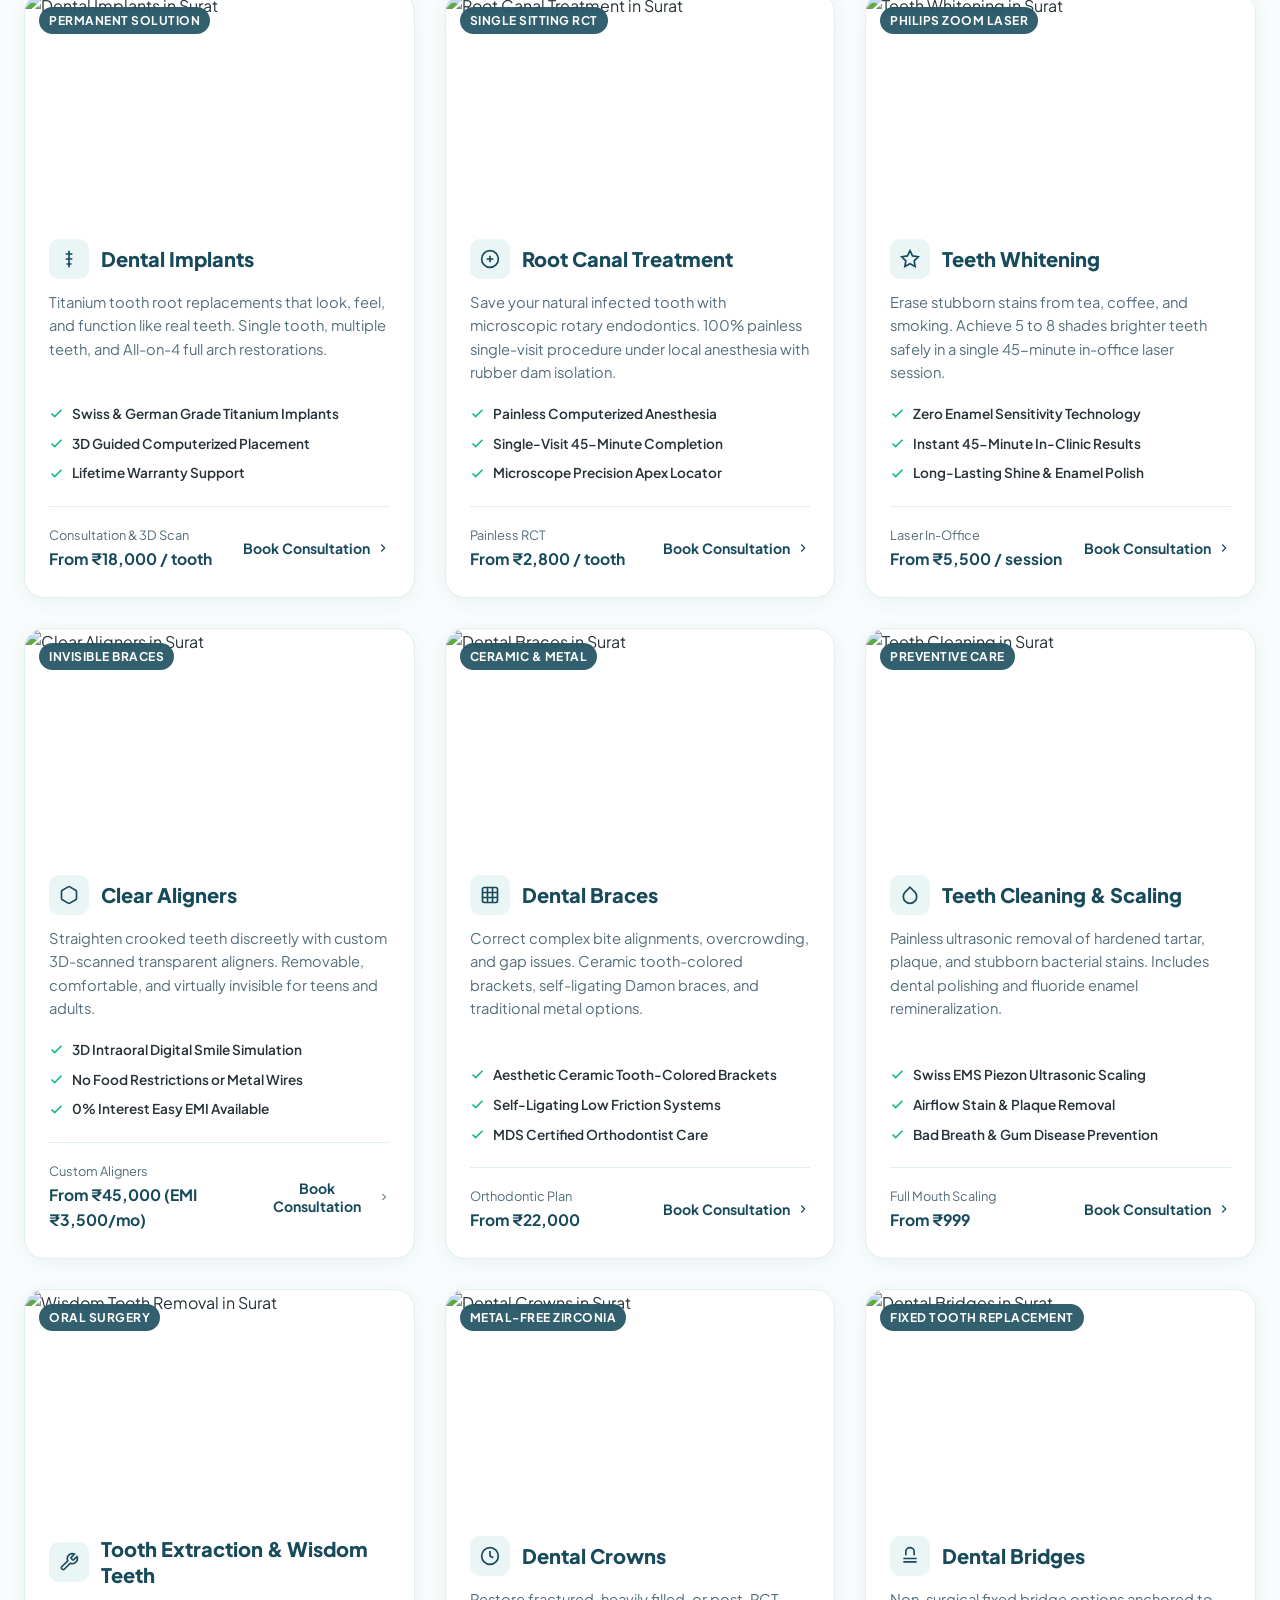
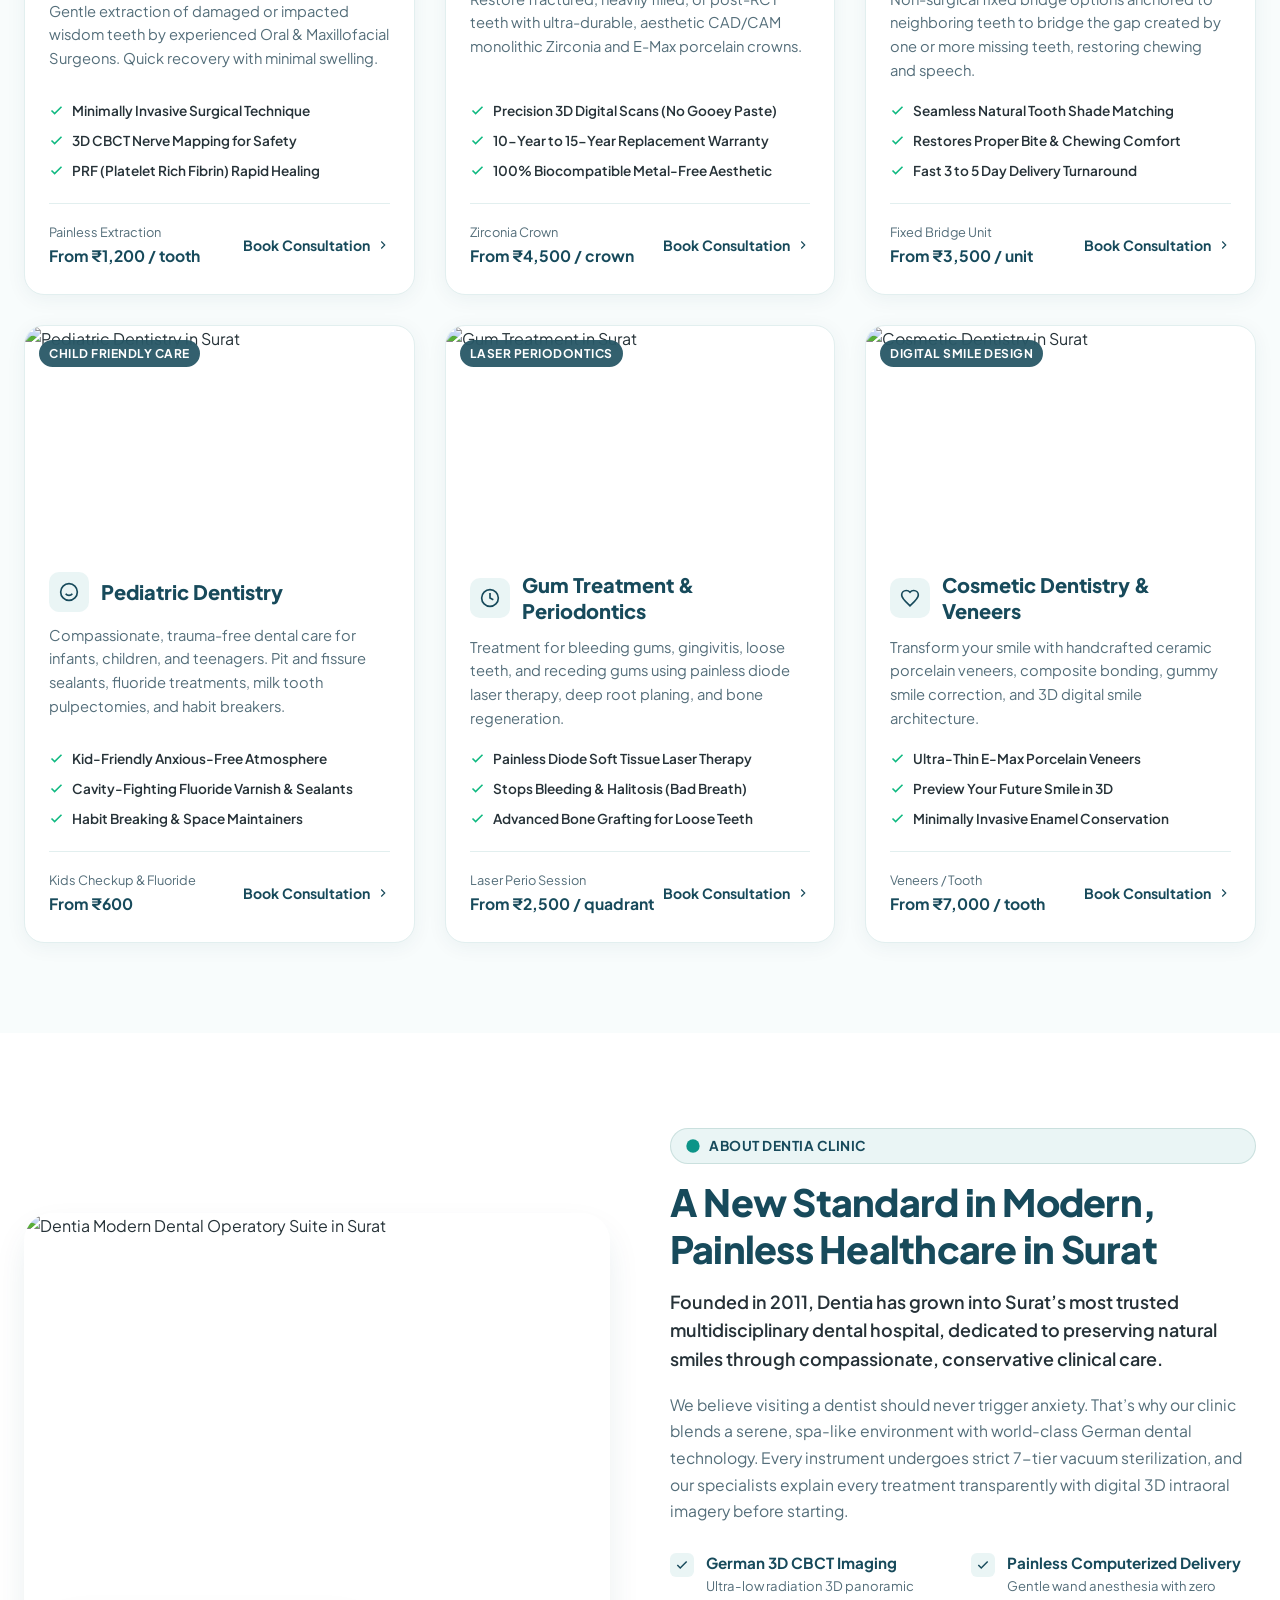
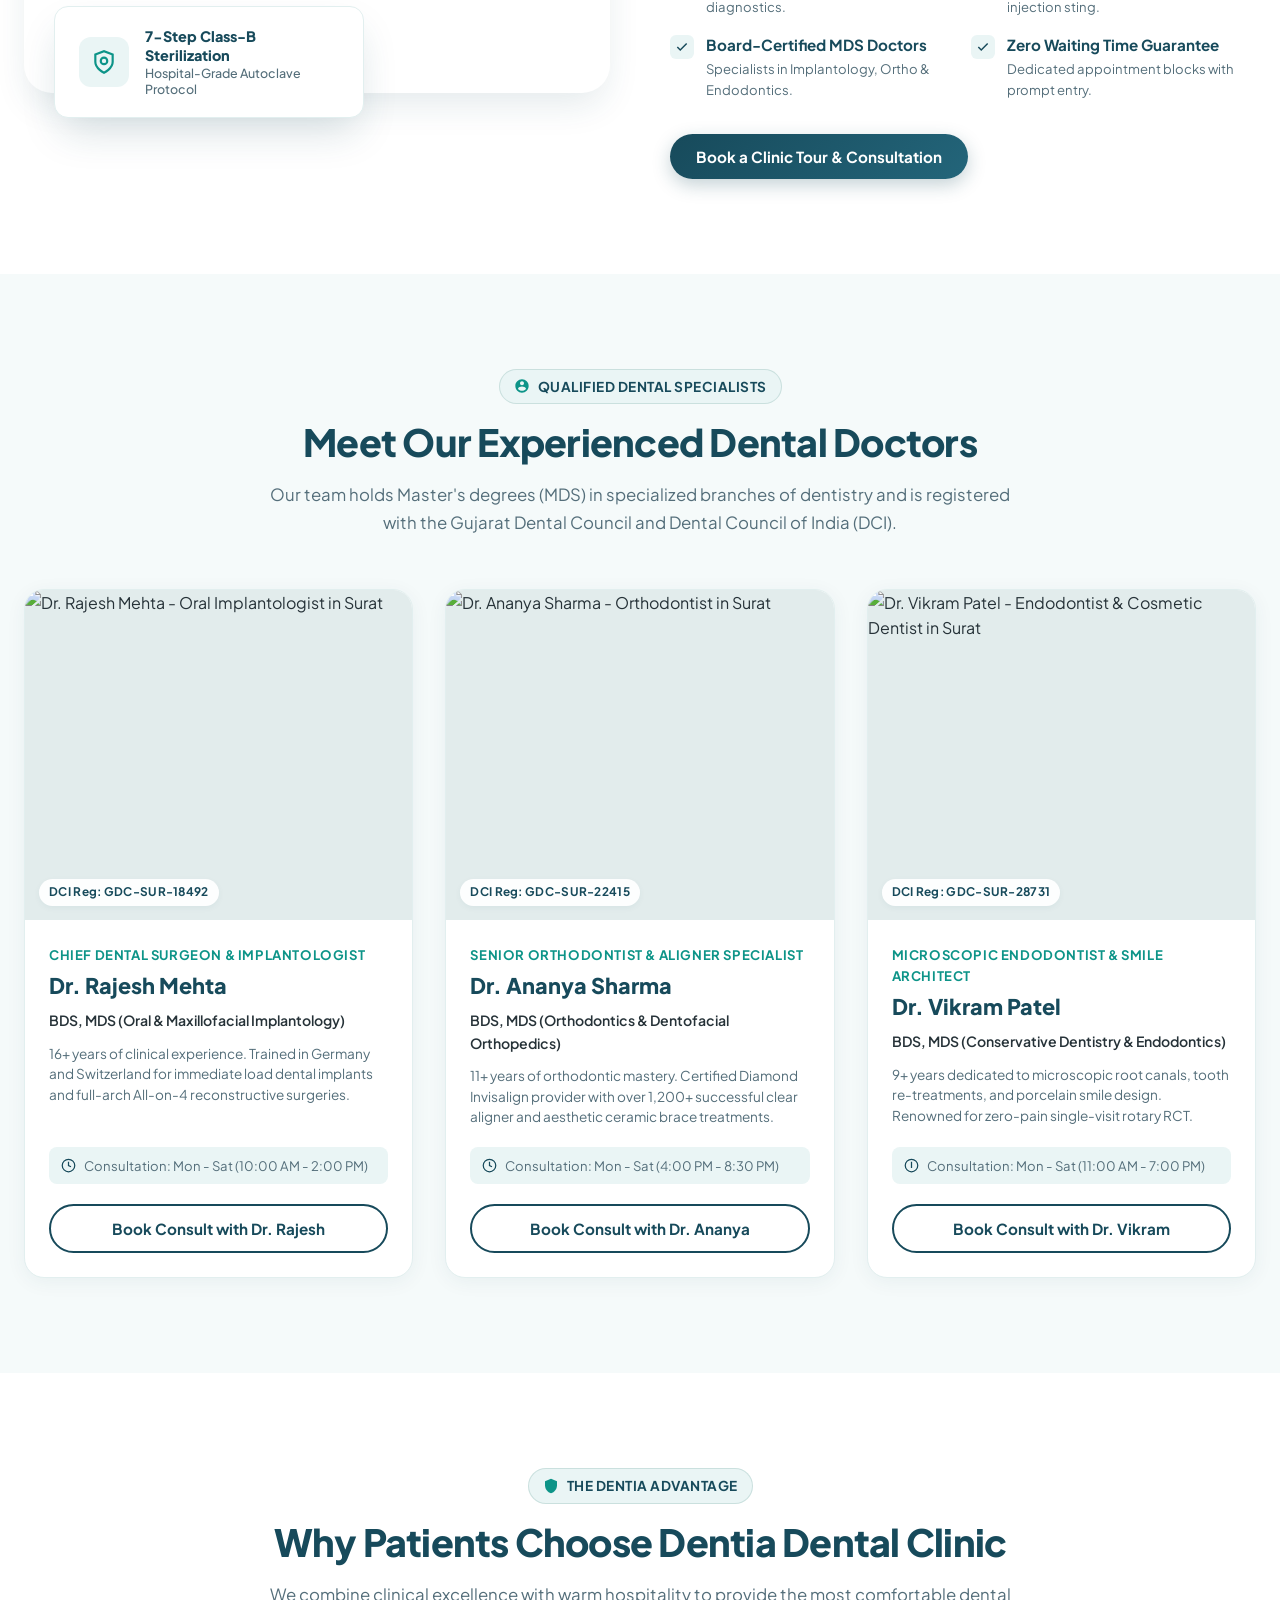
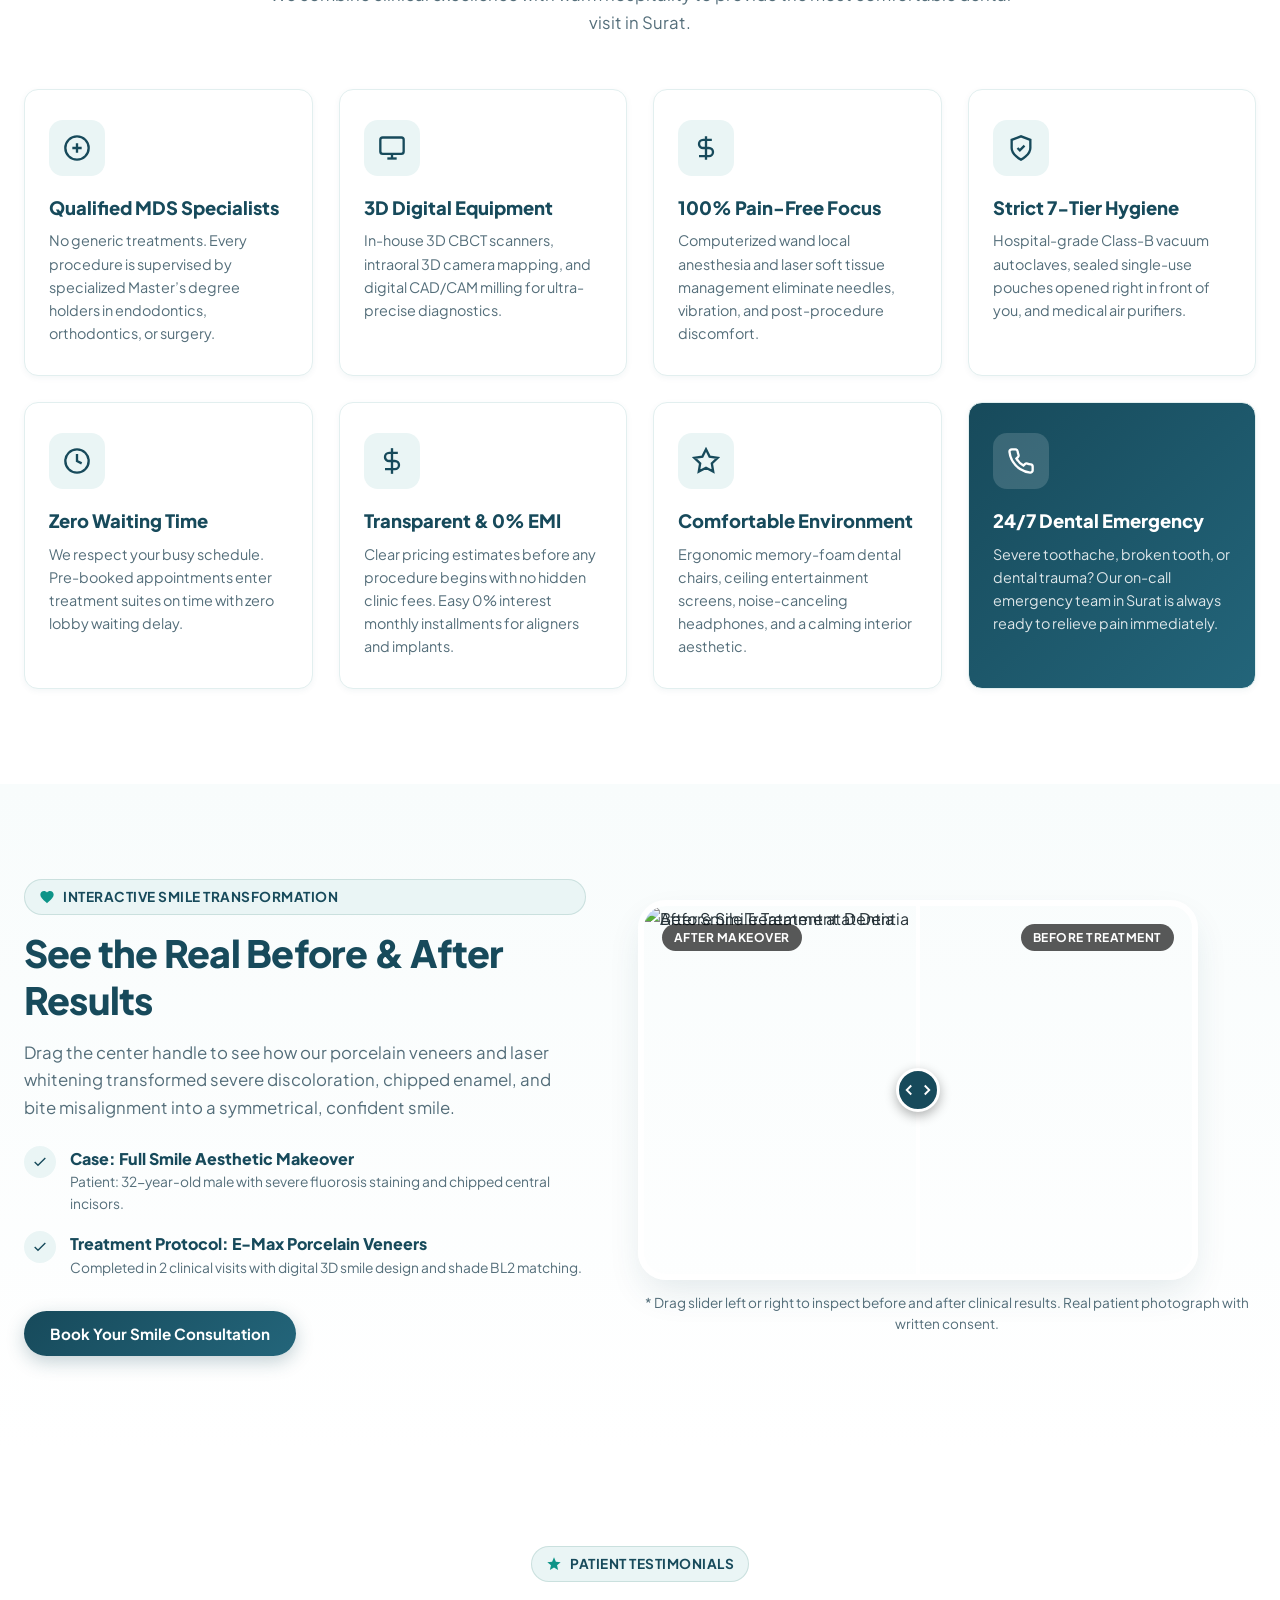
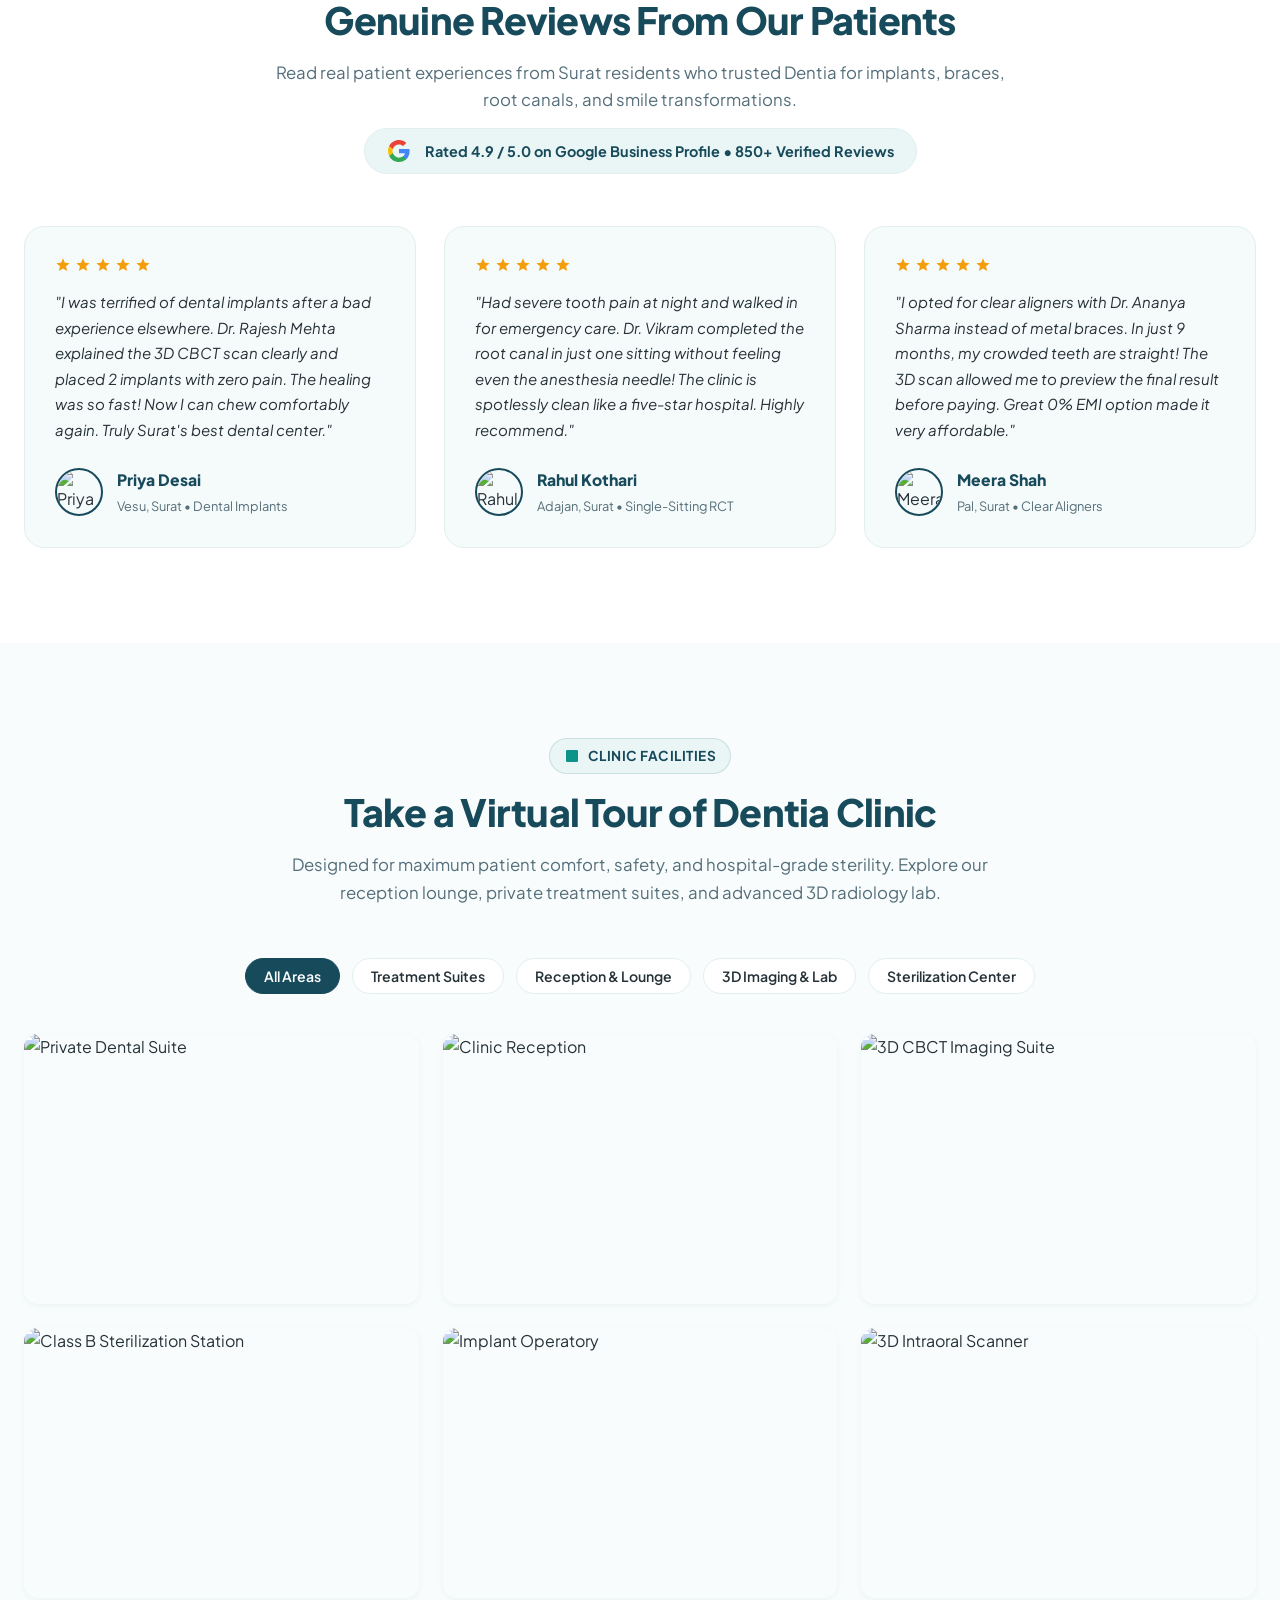
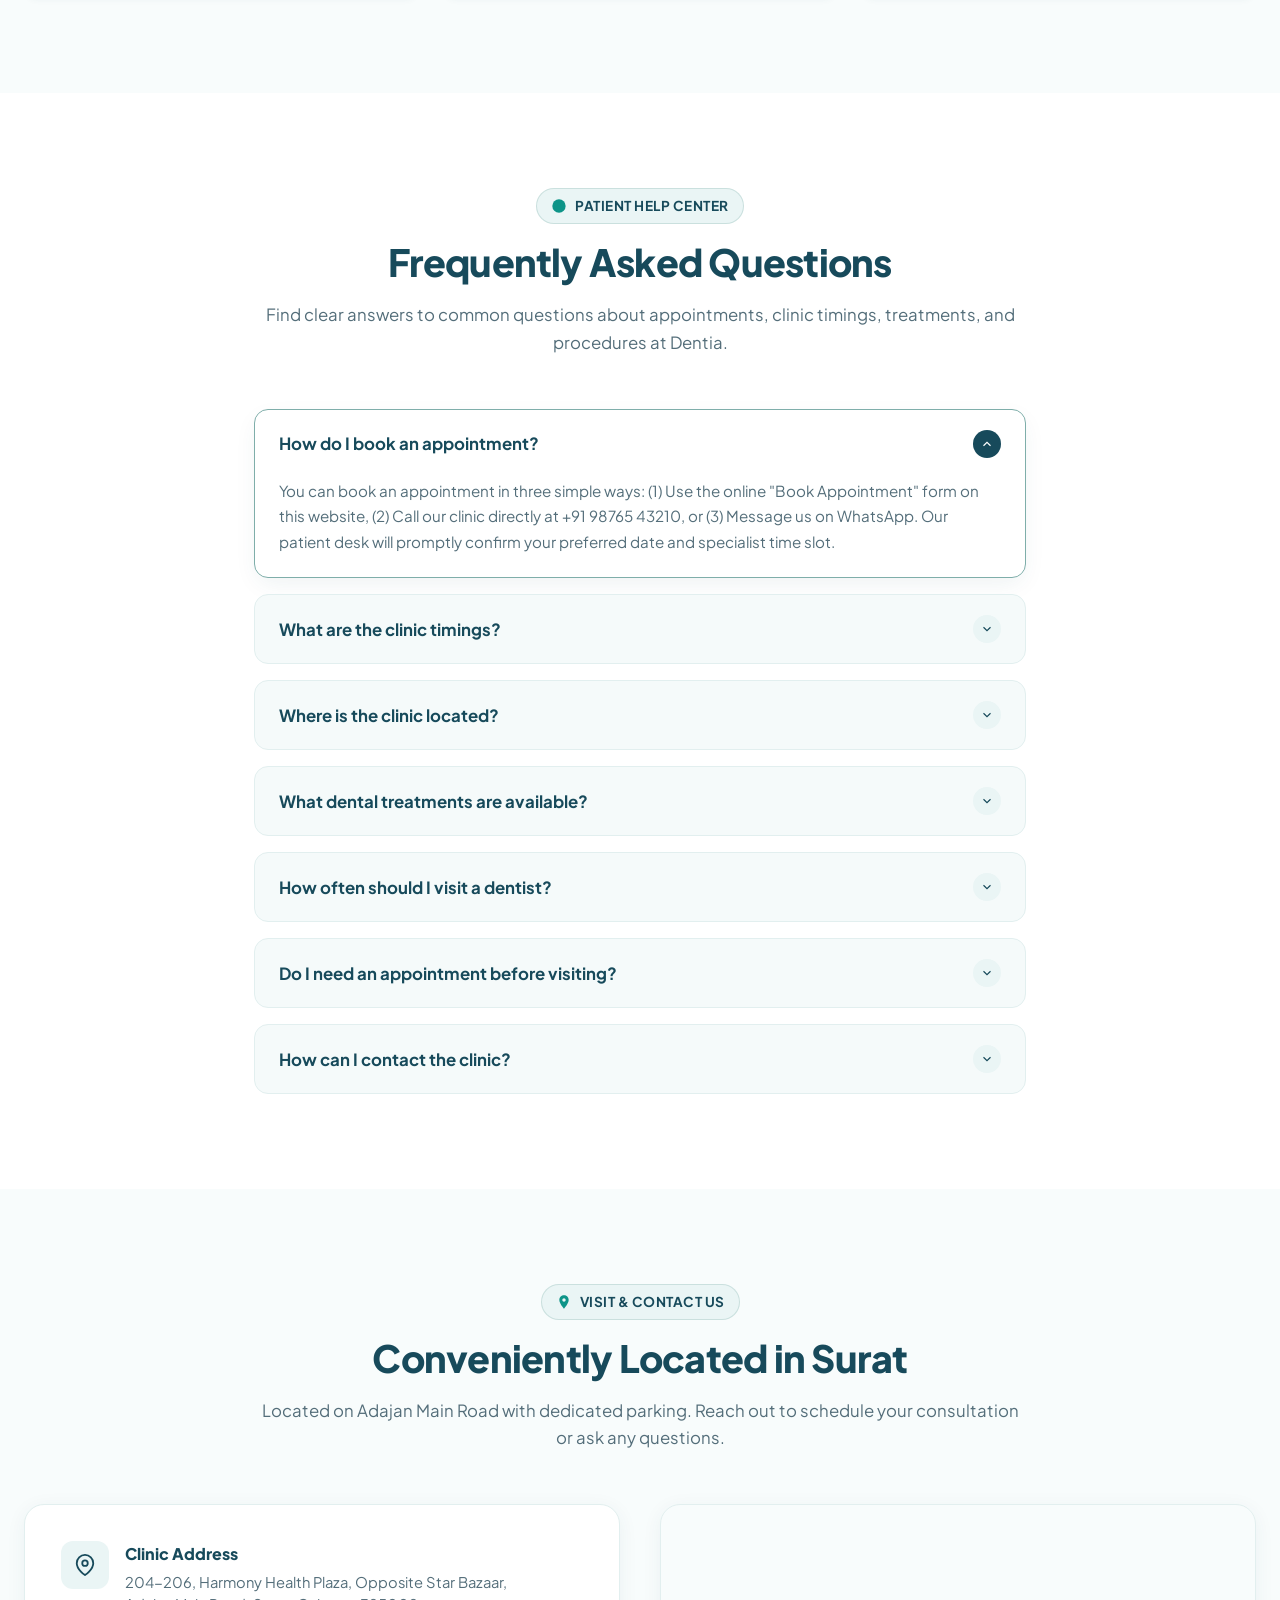
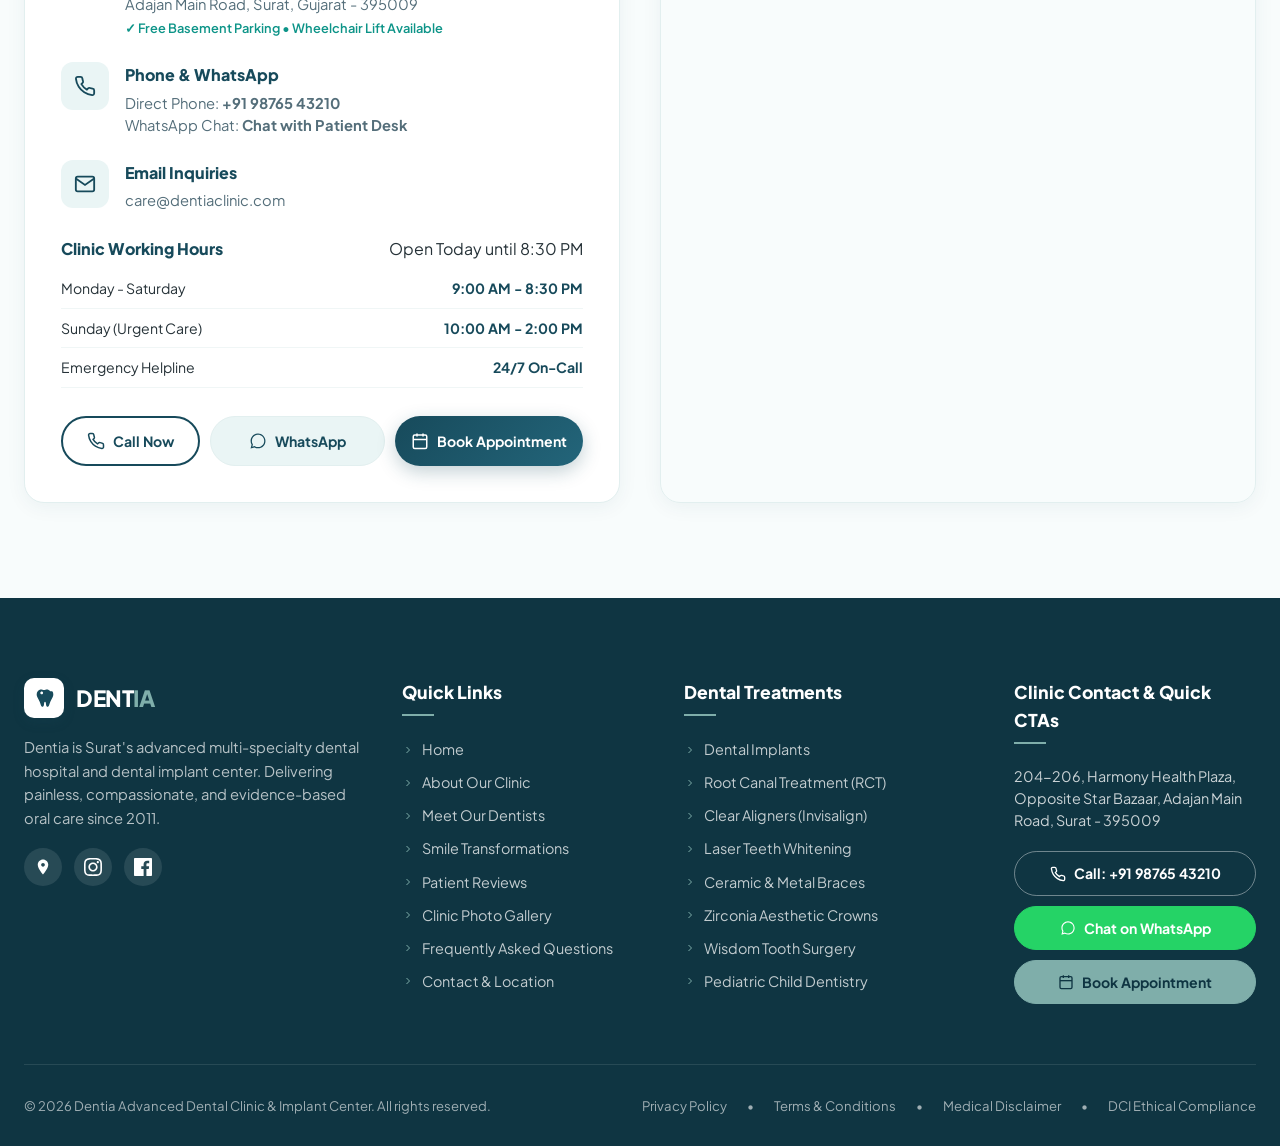
==== commit b276899a: "Optimize Contact section, Google Map, and footer CTAs (Call Now, WhatsApp, Book Appointment) for mob" ====
--- a/index.html
+++ b/index.html
@@ -28,7 +28,7 @@
   <link href="https://fonts.googleapis.com/css2?family=Inter:wght@400;500;600;700&family=Plus+Jakarta+Sans:wght@500;600;700;800&display=swap" rel="stylesheet">
 
   <!-- Main Stylesheet -->
-  <link rel="stylesheet" href="styles.css?v=2">
+  <link rel="stylesheet" href="styles.css?v=3">
 
   <!-- LocalBusiness / Dentist Schema Structured Data -->
   <script type="application/ld+json">
@@ -1972,9 +1972,9 @@
           </div>
 
           <!-- Working Hours Table -->
-          <div>
-            <div style="display:flex; justify-content:space-between; align-items:center; margin-bottom:8px;">
-              <h4 style="font-size:1rem; font-weight:800; color:var(--primary);">Clinic Working Hours</h4>
+          <div class="contact-timings-box">
+            <div class="timings-header-row">
+              <h4 class="timings-title">Clinic Working Hours</h4>
               <span class="open-status">Open Today until 8:30 PM</span>
             </div>
             <table class="timings-table">
@@ -1984,24 +1984,30 @@
                   <td>9:00 AM - 8:30 PM</td>
                 </tr>
                 <tr>
-                  <td>Sunday (Appointments & Urgent)</td>
+                  <td>Sunday (Urgent Care)</td>
                   <td>10:00 AM - 2:00 PM</td>
                 </tr>
                 <tr>
-                  <td>24/7 Dental Emergency</td>
-                  <td>Available On-Call</td>
+                  <td>Emergency Helpline</td>
+                  <td>24/7 On-Call</td>
                 </tr>
               </tbody>
             </table>
           </div>
 
-          <div style="display:flex; gap:12px; margin-top:8px;">
-            <a href="https://wa.me/919876543210?text=Hi%20Dentia%20Clinic,%20I%20would%20like%20to%20inquire%20about%20dental%20treatments" target="_blank" rel="noopener" class="btn btn-secondary" style="flex:1;">
+          <!-- Contact CTAs: Call Now, WhatsApp, Book Appointment -->
+          <div class="contact-cta-stack">
+            <a href="tel:+919876543210" class="btn btn-outline contact-cta-btn">
+              <svg width="18" height="18" viewBox="0 0 24 24" fill="none" stroke="currentColor" stroke-width="2"><path d="M22 16.92v3a2 2 0 0 1-2.18 2 19.79 19.79 0 0 1-8.63-3.07 19.5 19.5 0 0 1-6-6 19.79 19.79 0 0 1-3.07-8.67A2 2 0 0 1 4.11 2h3a2 2 0 0 1 2 1.72 12.84 12.84 0 0 0 .7 2.81 2 2 0 0 1-.45 2.11L8.09 9.91a16 16 0 0 0 6 6l1.27-1.27a2 2 0 0 1 2.11-.45 12.84 12.84 0 0 0 2.81.7A2 2 0 0 1 22 16.92z"/></svg>
+              <span>Call Now</span>
+            </a>
+            <a href="https://wa.me/919876543210?text=Hi%20Dentia%20Clinic,%20I%20would%20like%20to%20inquire%20about%20dental%20treatments" target="_blank" rel="noopener" class="btn btn-secondary contact-cta-btn">
               <svg width="18" height="18" viewBox="0 0 24 24" fill="currentColor"><path d="M12.04 2C6.58 2 2.13 6.45 2.13 11.91C2.13 13.66 2.59 15.36 3.45 16.86L2.05 22L7.3 20.63C8.75 21.41 10.38 21.83 12.04 21.83C17.5 21.83 21.95 17.38 21.95 11.92C21.95 9.27 20.92 6.78 19.05 4.91C17.18 3.03 14.69 2 12.04 2M12.05 3.67C14.25 3.67 16.31 4.53 17.87 6.09C19.42 7.65 20.28 9.72 20.28 11.92C20.28 16.46 16.58 20.15 12.04 20.15C10.56 20.15 9.11 19.76 7.85 19L7.55 18.83L4.43 19.65L5.26 16.61L5.06 16.29C4.24 14.99 3.81 13.47 3.81 11.91C3.81 7.37 7.5 3.67 12.05 3.67Z"/></svg>
-              Chat on WhatsApp
+              <span>WhatsApp</span>
             </a>
-            <button class="btn btn-primary open-booking-modal" style="flex:1;">
-              Book Appointment
+            <button class="btn btn-primary contact-cta-btn open-booking-modal">
+              <svg width="18" height="18" viewBox="0 0 24 24" fill="none" stroke="currentColor" stroke-width="2"><rect x="3" y="4" width="18" height="18" rx="2" ry="2"/><line x1="16" y1="2" x2="16" y2="6"/><line x1="8" y1="2" x2="8" y2="6"/><line x1="3" y1="10" x2="21" y2="10"/></svg>
+              <span>Book Appointment</span>
             </button>
           </div>
         </div>
@@ -2082,23 +2088,26 @@
           </ul>
         </div>
 
-        <!-- Footer Column 4: Emergency & Address -->
-        <div>
-          <h4 class="footer-heading">Clinic Contact</h4>
-          <p style="margin-bottom:12px; color:rgba(255,255,255,0.75);">
+        <!-- Footer Column 4: Clinic Contact & CTAs -->
+        <div class="footer-cta-col">
+          <h4 class="footer-heading">Clinic Contact & Quick CTAs</h4>
+          <p style="margin-bottom:12px; color:rgba(255,255,255,0.78); line-height:1.5;">
             204-206, Harmony Health Plaza, Opposite Star Bazaar, Adajan Main Road, Surat - 395009
           </p>
-          <div style="margin-bottom:14px;">
-            <div style="font-size:0.8rem; color:var(--secondary); text-transform:uppercase; font-weight:700;">Appointments & Inquiries</div>
-            <a href="tel:+919876543210" style="font-size:1.15rem; font-weight:800; color:var(--white);">+91 98765 43210</a>
-          </div>
-          <div style="margin-bottom:18px;">
-            <div style="font-size:0.8rem; color:var(--secondary); text-transform:uppercase; font-weight:700;">Email Consultation</div>
-            <a href="mailto:care@dentiaclinic.com" style="color:rgba(255,255,255,0.85);">care@dentiaclinic.com</a>
-          </div>
-          <button class="btn btn-secondary btn-sm open-booking-modal" style="width:100%;">
-            Book Appointment
-          </button>
+          <div class="footer-cta-stack">
+            <a href="tel:+919876543210" class="btn footer-cta-btn footer-btn-call">
+              <svg width="16" height="16" viewBox="0 0 24 24" fill="none" stroke="currentColor" stroke-width="2"><path d="M22 16.92v3a2 2 0 0 1-2.18 2 19.79 19.79 0 0 1-8.63-3.07 19.5 19.5 0 0 1-6-6 19.79 19.79 0 0 1-3.07-8.67A2 2 0 0 1 4.11 2h3a2 2 0 0 1 2 1.72 12.84 12.84 0 0 0 .7 2.81 2 2 0 0 1-.45 2.11L8.09 9.91a16 16 0 0 0 6 6l1.27-1.27a2 2 0 0 1 2.11-.45 12.84 12.84 0 0 0 2.81.7A2 2 0 0 1 22 16.92z"/></svg>
+              <span>Call: +91 98765 43210</span>
+            </a>
+            <a href="https://wa.me/919876543210?text=Hi%20Dentia%20Clinic,%20I%20would%20like%20to%20book%20an%20appointment" target="_blank" rel="noopener" class="btn footer-cta-btn footer-btn-whatsapp">
+              <svg width="16" height="16" viewBox="0 0 24 24" fill="currentColor"><path d="M12.04 2C6.58 2 2.13 6.45 2.13 11.91C2.13 13.66 2.59 15.36 3.45 16.86L2.05 22L7.3 20.63C8.75 21.41 10.38 21.83 12.04 21.83C17.5 21.83 21.95 17.38 21.95 11.92C21.95 9.27 20.92 6.78 19.05 4.91C17.18 3.03 14.69 2 12.04 2M12.05 3.67C14.25 3.67 16.31 4.53 17.87 6.09C19.42 7.65 20.28 9.72 20.28 11.92C20.28 16.46 16.58 20.15 12.04 20.15C10.56 20.15 9.11 19.76 7.85 19L7.55 18.83L4.43 19.65L5.26 16.61L5.06 16.29C4.24 14.99 3.81 13.47 3.81 11.91C3.81 7.37 7.5 3.67 12.05 3.67Z"/></svg>
+              <span>Chat on WhatsApp</span>
+            </a>
+            <button class="btn footer-cta-btn footer-btn-book open-booking-modal">
+              <svg width="16" height="16" viewBox="0 0 24 24" fill="none" stroke="currentColor" stroke-width="2"><rect x="3" y="4" width="18" height="18" rx="2" ry="2"/><line x1="16" y1="2" x2="16" y2="6"/><line x1="8" y1="2" x2="8" y2="6"/><line x1="3" y1="10" x2="21" y2="10"/></svg>
+              <span>Book Appointment</span>
+            </button>
+          </div>
         </div>
       </div>
 
@@ -2268,6 +2277,6 @@
   </aside>
 
   <!-- Interactive JavaScript -->
-  <script src="script.js?v=2"></script>
+  <script src="script.js?v=3"></script>
 </body>
 </html>
--- a/styles.css
+++ b/styles.css
@@ -64,6 +64,9 @@
   scroll-behavior: smooth;
   font-size: 16px;
   -webkit-text-size-adjust: 100%;
+  overflow-x: hidden !important;
+  max-width: 100vw !important;
+  width: 100% !important;
 }
 
 body {
@@ -71,7 +74,10 @@
   background-color: var(--white);
   color: var(--charcoal);
   line-height: 1.6;
-  overflow-x: hidden;
+  overflow-x: hidden !important;
+  max-width: 100vw !important;
+  width: 100% !important;
+  position: relative;
   -webkit-font-smoothing: antialiased;
 }
 
@@ -2311,11 +2317,38 @@
   color: var(--accent-teal);
 }
 
+.contact-address-features {
+  font-size: 0.8rem;
+  color: var(--accent-teal);
+  margin-top: 4px;
+  font-weight: 600;
+  line-height: 1.4;
+}
+
+.contact-timings-box {
+  width: 100%;
+}
+
+.timings-header-row {
+  display: flex;
+  justify-content: space-between;
+  align-items: center;
+  margin-bottom: 8px;
+  flex-wrap: wrap;
+  gap: 8px;
+}
+
+.timings-title {
+  font-size: 1rem;
+  font-weight: 800;
+  color: var(--primary);
+}
+
 .timings-table {
   width: 100%;
   border-collapse: collapse;
   font-size: 0.88rem;
-  margin-top: 8px;
+  margin-top: 4px;
 }
 
 .timings-table tr {
@@ -2331,16 +2364,47 @@
   text-align: right;
   font-weight: 700;
   color: var(--primary);
+  white-space: nowrap;
 }
 
 .timings-table .open-status {
   display: inline-block;
-  padding: 2px 8px;
+  padding: 3px 10px;
   border-radius: var(--radius-full);
   font-size: 0.75rem;
   font-weight: 700;
   background-color: #d1fae5;
   color: #065f46;
+  white-space: nowrap;
+}
+
+/* Contact Action Group (Call Now, WhatsApp, Book Appointment) */
+.contact-cta-stack {
+  display: grid;
+  grid-template-columns: 1fr 1.25fr 1.35fr;
+  gap: 10px;
+  margin-top: 4px;
+  width: 100%;
+}
+
+.contact-cta-btn {
+  width: 100%;
+  padding: 12px 14px;
+  font-size: 0.88rem;
+  font-weight: 700;
+  display: inline-flex;
+  align-items: center;
+  justify-content: center;
+  gap: 8px;
+  border-radius: var(--radius-full);
+  text-decoration: none;
+  box-sizing: border-box;
+  white-space: nowrap;
+  transition: all var(--transition-normal);
+}
+
+.contact-cta-btn svg {
+  flex-shrink: 0;
 }
 
 .contact-map-wrapper {
@@ -2350,12 +2414,16 @@
   border: 1px solid var(--border-color);
   height: 100%;
   min-height: 440px;
+  width: 100%;
+  box-sizing: border-box;
 }
 
 .contact-map-wrapper iframe {
   width: 100%;
   height: 100%;
+  min-height: 440px;
   border: 0;
+  display: block;
 }
 
 /* ==========================================================================
@@ -2474,6 +2542,73 @@
   width: 12px;
   height: 12px;
   color: var(--secondary);
+}
+
+/* Footer CTAs */
+.footer-cta-col {
+  display: flex;
+  flex-direction: column;
+}
+
+.footer-cta-stack {
+  display: flex;
+  flex-direction: column;
+  gap: 10px;
+  width: 100%;
+  margin-top: 8px;
+}
+
+.footer-cta-btn {
+  width: 100%;
+  min-height: 44px;
+  padding: 10px 16px;
+  font-size: 0.88rem;
+  font-weight: 700;
+  border-radius: var(--radius-full);
+  display: flex;
+  align-items: center;
+  justify-content: center;
+  gap: 8px;
+  text-decoration: none;
+  cursor: pointer;
+  transition: all var(--transition-normal);
+  box-sizing: border-box;
+}
+
+.footer-btn-call {
+  background-color: transparent;
+  color: var(--white);
+  border: 1.5px solid rgba(255, 255, 255, 0.4);
+}
+
+.footer-btn-call:hover {
+  background-color: rgba(255, 255, 255, 0.15);
+  border-color: var(--white);
+  color: var(--white);
+}
+
+.footer-btn-whatsapp {
+  background-color: #25D366;
+  color: var(--white);
+  border: 1.5px solid #25D366;
+}
+
+.footer-btn-whatsapp:hover {
+  background-color: #1ebe5d;
+  border-color: #1ebe5d;
+  color: var(--white);
+}
+
+.footer-btn-book {
+  background-color: var(--secondary);
+  color: var(--primary-dark);
+  border: 1.5px solid var(--secondary);
+}
+
+.footer-btn-book:hover {
+  background-color: var(--white);
+  border-color: var(--white);
+  color: var(--primary);
 }
 
 .footer-bottom {
@@ -3073,16 +3208,135 @@
     font-size: 0.92rem !important;
   }
 
-  /* Contact & Map */
+  /* Contact Section & Card Optimization on Mobile */
+  .contact-section {
+    padding: 44px 0 !important;
+    width: 100% !important;
+    max-width: 100% !important;
+    overflow-x: hidden !important;
+  }
+
+  .contact-grid {
+    grid-template-columns: 1fr !important;
+    gap: 24px !important;
+    width: 100% !important;
+    max-width: 100% !important;
+  }
+
+  .contact-card-box {
+    padding: 22px 16px !important;
+    border-radius: 16px !important;
+    gap: 18px !important;
+    width: 100% !important;
+    max-width: 100% !important;
+    box-sizing: border-box !important;
+    overflow: hidden !important;
+  }
+
+  .contact-info-block {
+    gap: 12px !important;
+    align-items: flex-start !important;
+  }
+
+  .contact-icon-bubble {
+    width: 40px !important;
+    height: 40px !important;
+    border-radius: 10px !important;
+  }
+
+  .contact-icon-bubble svg {
+    width: 18px !important;
+    height: 18px !important;
+  }
+
+  .contact-text h4 {
+    font-size: 0.95rem !important;
+    margin-bottom: 3px !important;
+  }
+
+  .contact-text p, .contact-text a {
+    font-size: 0.88rem !important;
+    word-break: break-word !important;
+  }
+
+  .timings-header-row {
+    flex-direction: column !important;
+    align-items: flex-start !important;
+    gap: 6px !important;
+  }
+
+  .timings-table {
+    font-size: 0.82rem !important;
+    width: 100% !important;
+  }
+
+  .timings-table td {
+    padding: 7px 0 !important;
+  }
+
+  .timings-table td:first-child {
+    padding-right: 8px !important;
+  }
+
+  .contact-cta-stack {
+    grid-template-columns: 1fr !important;
+    gap: 10px !important;
+    width: 100% !important;
+    margin-top: 6px !important;
+  }
+
+  .contact-cta-btn {
+    width: 100% !important;
+    min-height: 46px !important;
+    font-size: 0.90rem !important;
+    padding: 12px 16px !important;
+    justify-content: center !important;
+    white-space: normal !important;
+    box-sizing: border-box !important;
+  }
+
+  /* Map Container on Mobile */
+  .contact-map-wrapper {
+    height: 270px !important;
+    min-height: 270px !important;
+    max-height: 270px !important;
+    width: 100% !important;
+    max-width: 100% !important;
+    border-radius: 16px !important;
+    overflow: hidden !important;
+  }
+
   .contact-map-wrapper iframe {
-    height: 280px !important;
-  }
-
-  /* Footer Layout */
+    width: 100% !important;
+    height: 270px !important;
+    min-height: 270px !important;
+    border: 0 !important;
+    display: block !important;
+  }
+
+  /* Footer Layout and CTAs on Mobile */
   .footer-grid {
     grid-template-columns: 1fr !important;
     gap: 28px !important;
     text-align: left !important;
+  }
+
+  .footer-cta-col {
+    width: 100% !important;
+  }
+
+  .footer-cta-stack {
+    width: 100% !important;
+    gap: 10px !important;
+    margin-top: 10px !important;
+  }
+
+  .footer-cta-btn {
+    width: 100% !important;
+    min-height: 48px !important;
+    font-size: 0.90rem !important;
+    justify-content: center !important;
+    box-sizing: border-box !important;
   }
 
   .footer-bottom {
@@ -3315,6 +3569,28 @@
   .trust-number {
     font-size: 1.45rem !important;
   }
+
+  /* Compact Contact & Map Adjustments */
+  .contact-card-box {
+    padding: 18px 12px !important;
+    border-radius: 14px !important;
+  }
+
+  .contact-cta-btn {
+    font-size: 0.88rem !important;
+    min-height: 44px !important;
+  }
+
+  .contact-map-wrapper,
+  .contact-map-wrapper iframe {
+    height: 240px !important;
+    min-height: 240px !important;
+  }
+
+  .footer-cta-btn {
+    min-height: 44px !important;
+    font-size: 0.88rem !important;
+  }
 }
 
 /* < 360px: Ultra-Compact Phone Optimization (e.g. iPhone SE 1st gen, Fold outer display) */
@@ -3340,6 +3616,27 @@
     font-size: 1.55rem !important;
   }
 
+  /* Ultra-Compact Contact & Map Adjustments */
+  .contact-card-box {
+    padding: 16px 10px !important;
+  }
+
+  .contact-cta-btn {
+    font-size: 0.82rem !important;
+    padding: 10px 8px !important;
+  }
+
+  .contact-map-wrapper,
+  .contact-map-wrapper iframe {
+    height: 220px !important;
+    min-height: 220px !important;
+  }
+
+  .footer-cta-btn {
+    font-size: 0.82rem !important;
+    padding: 8px 10px !important;
+  }
+
   .mobile-bar-btn {
     font-size: 0.74rem !important;
     padding: 8px 2px !important;
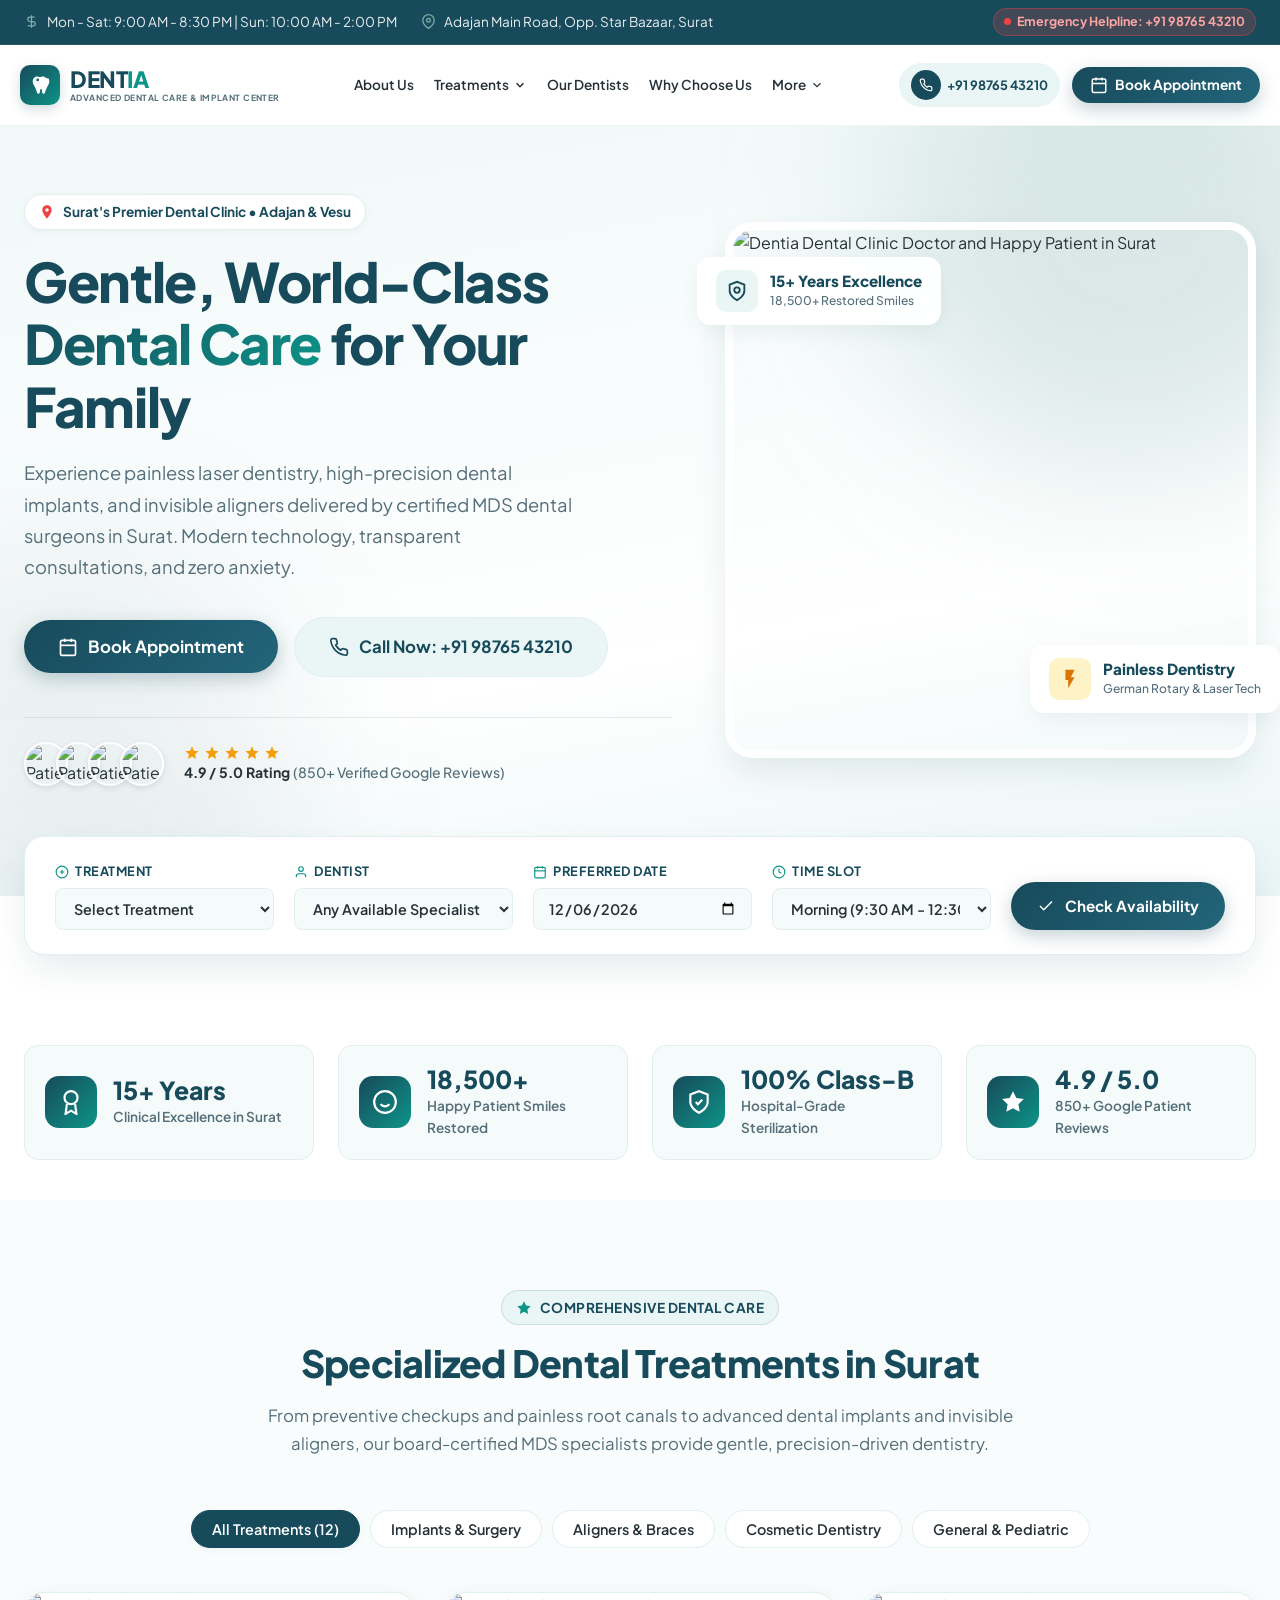
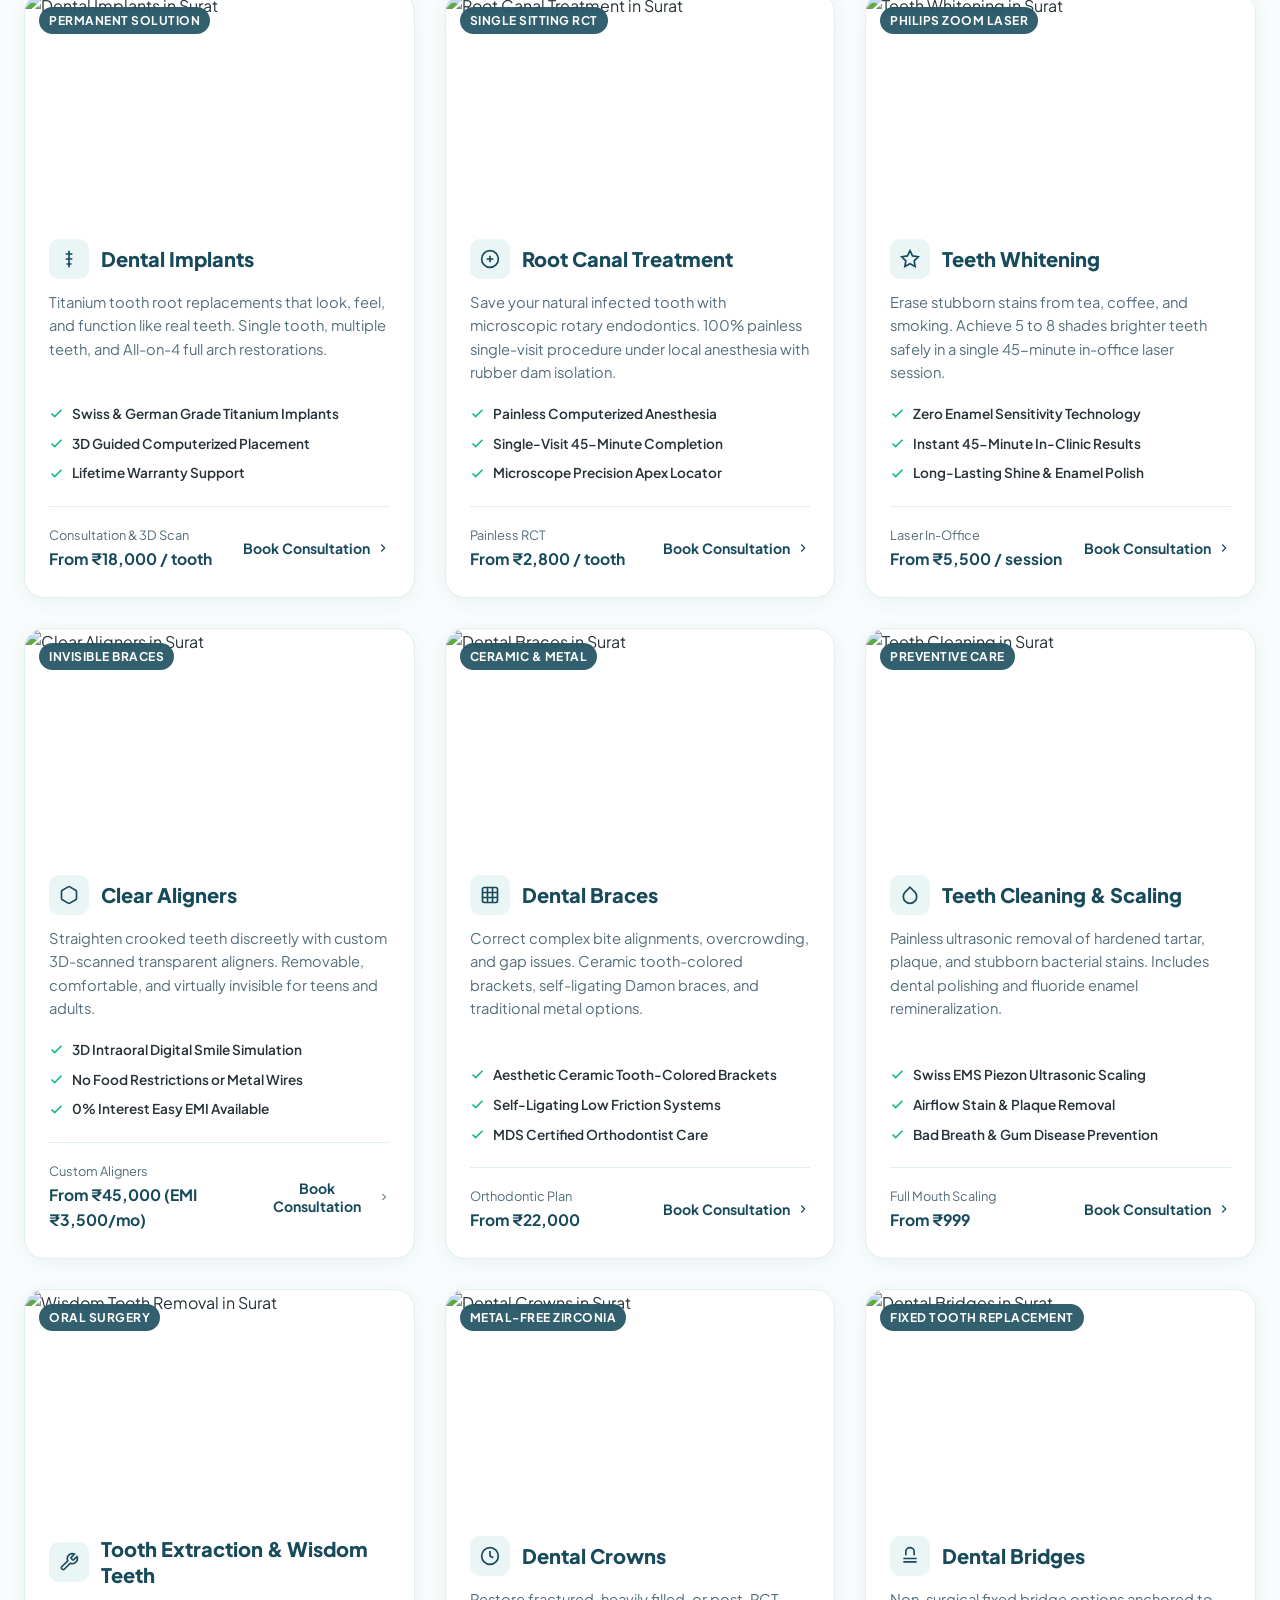
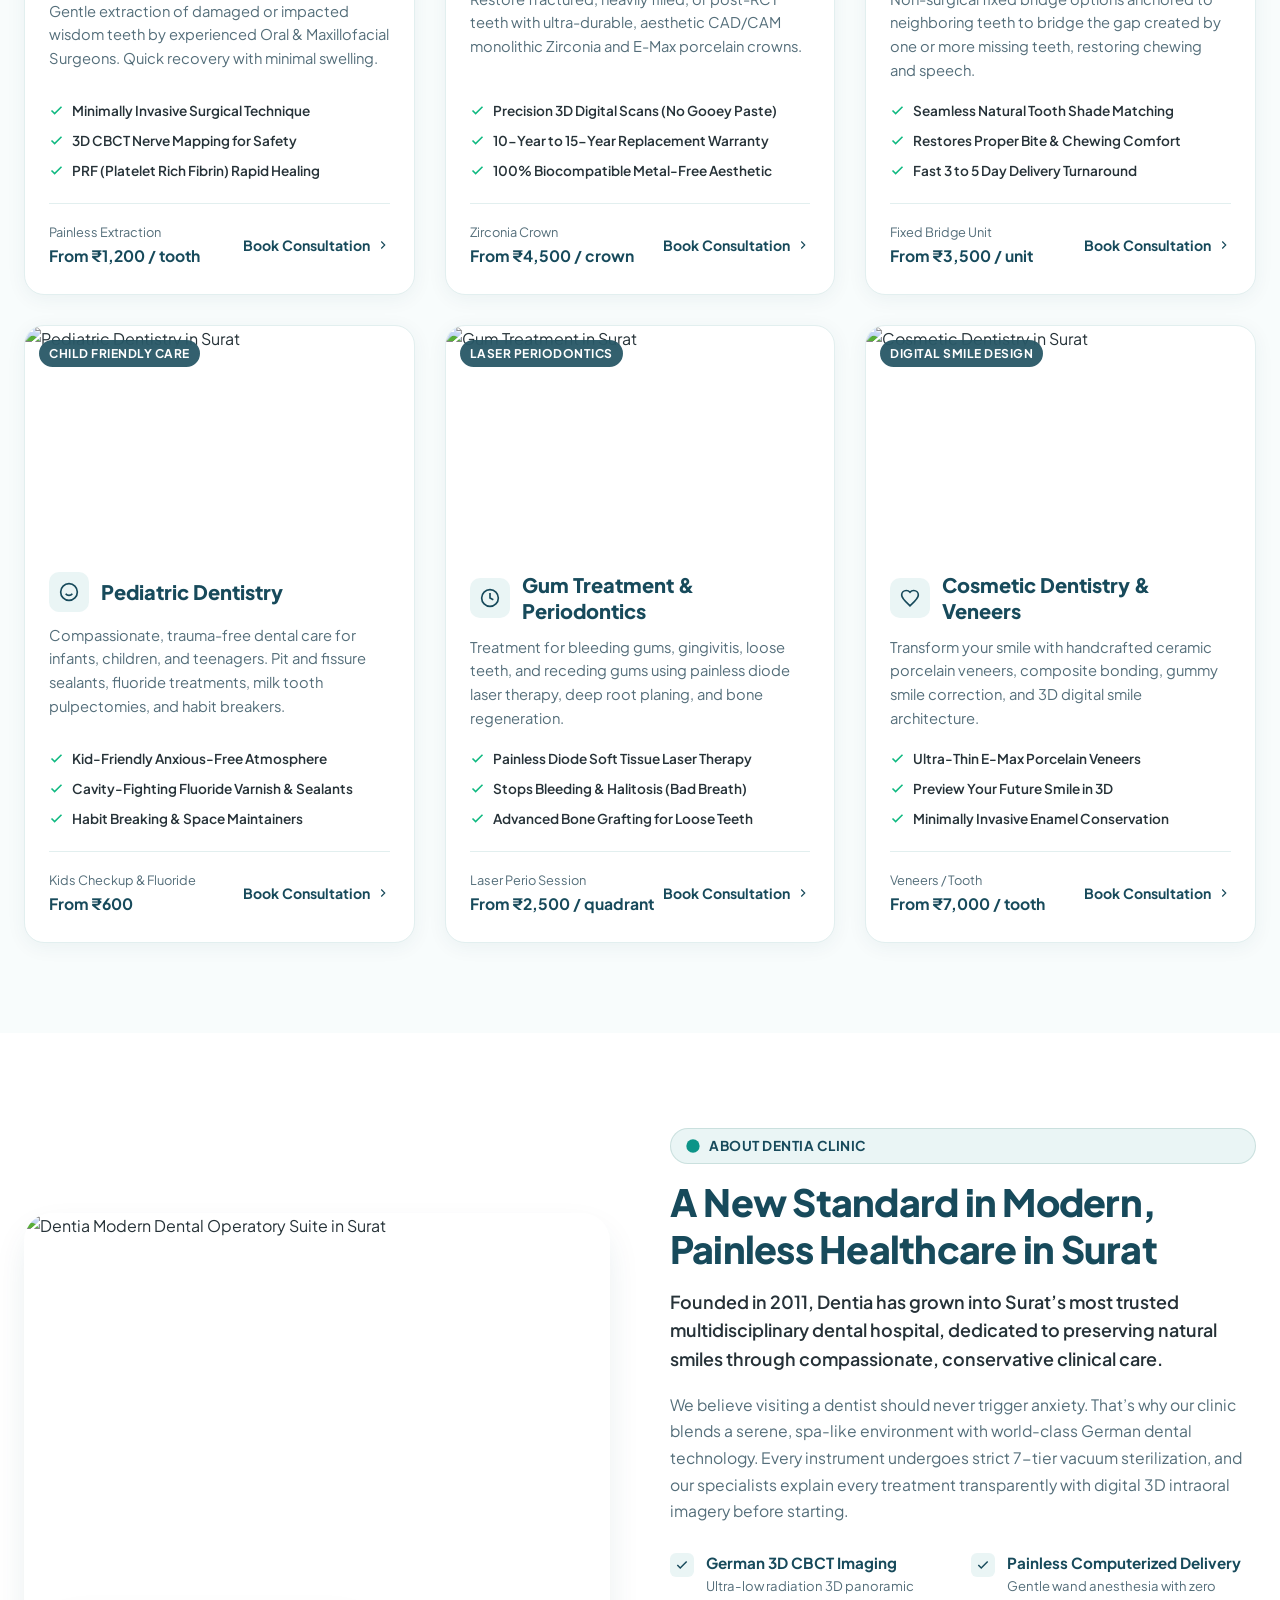
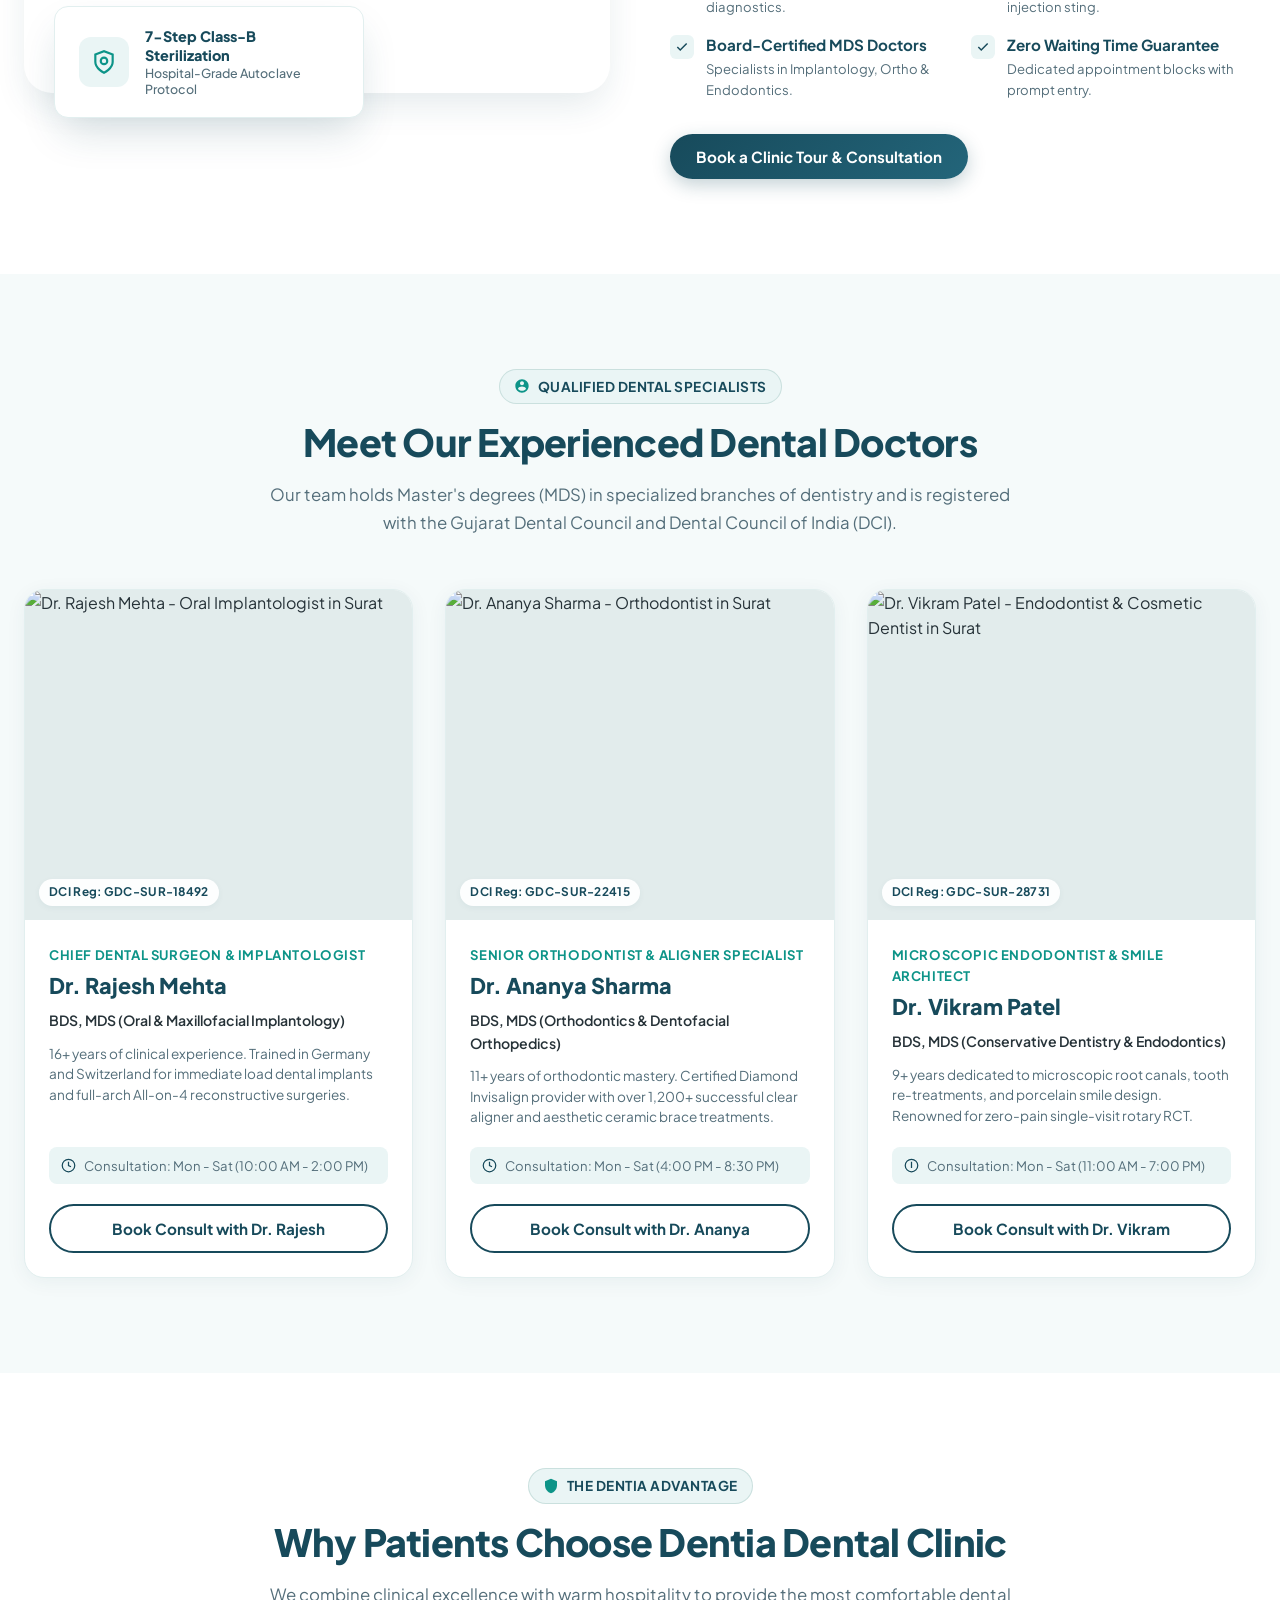
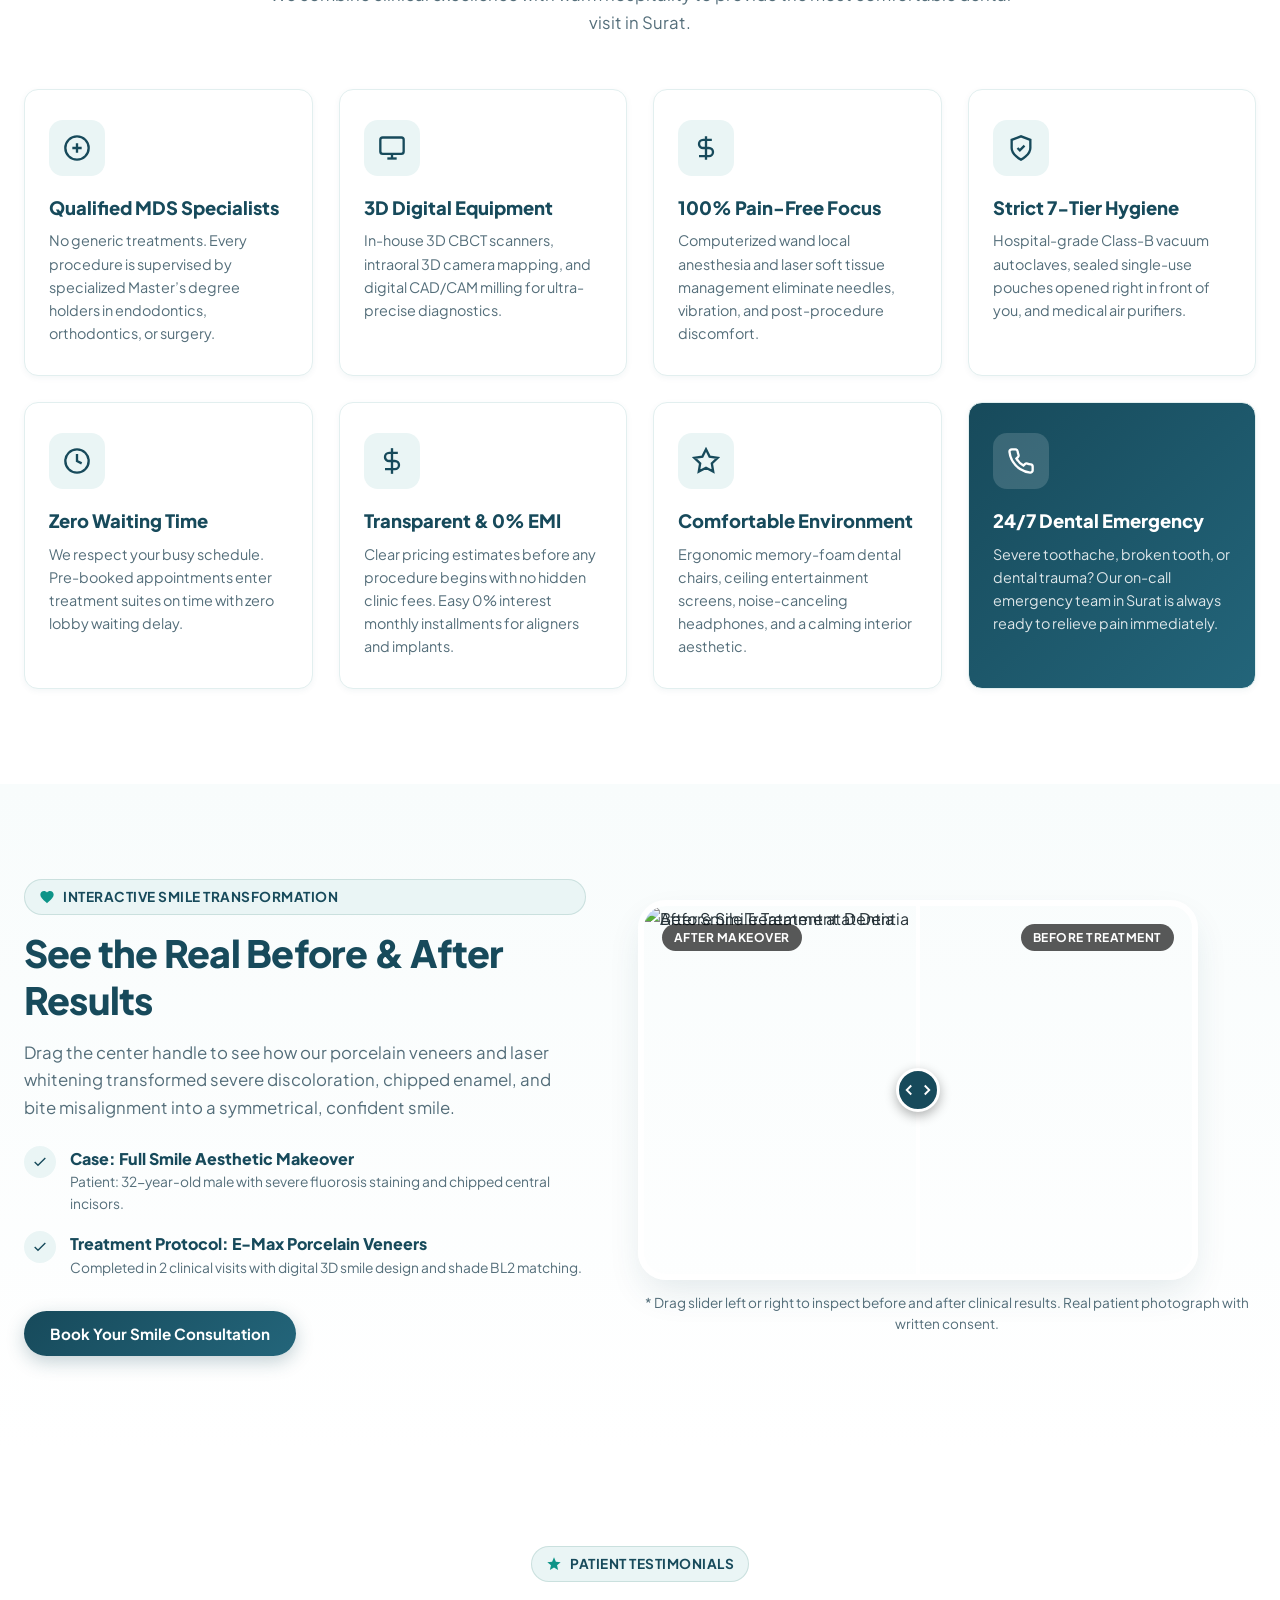
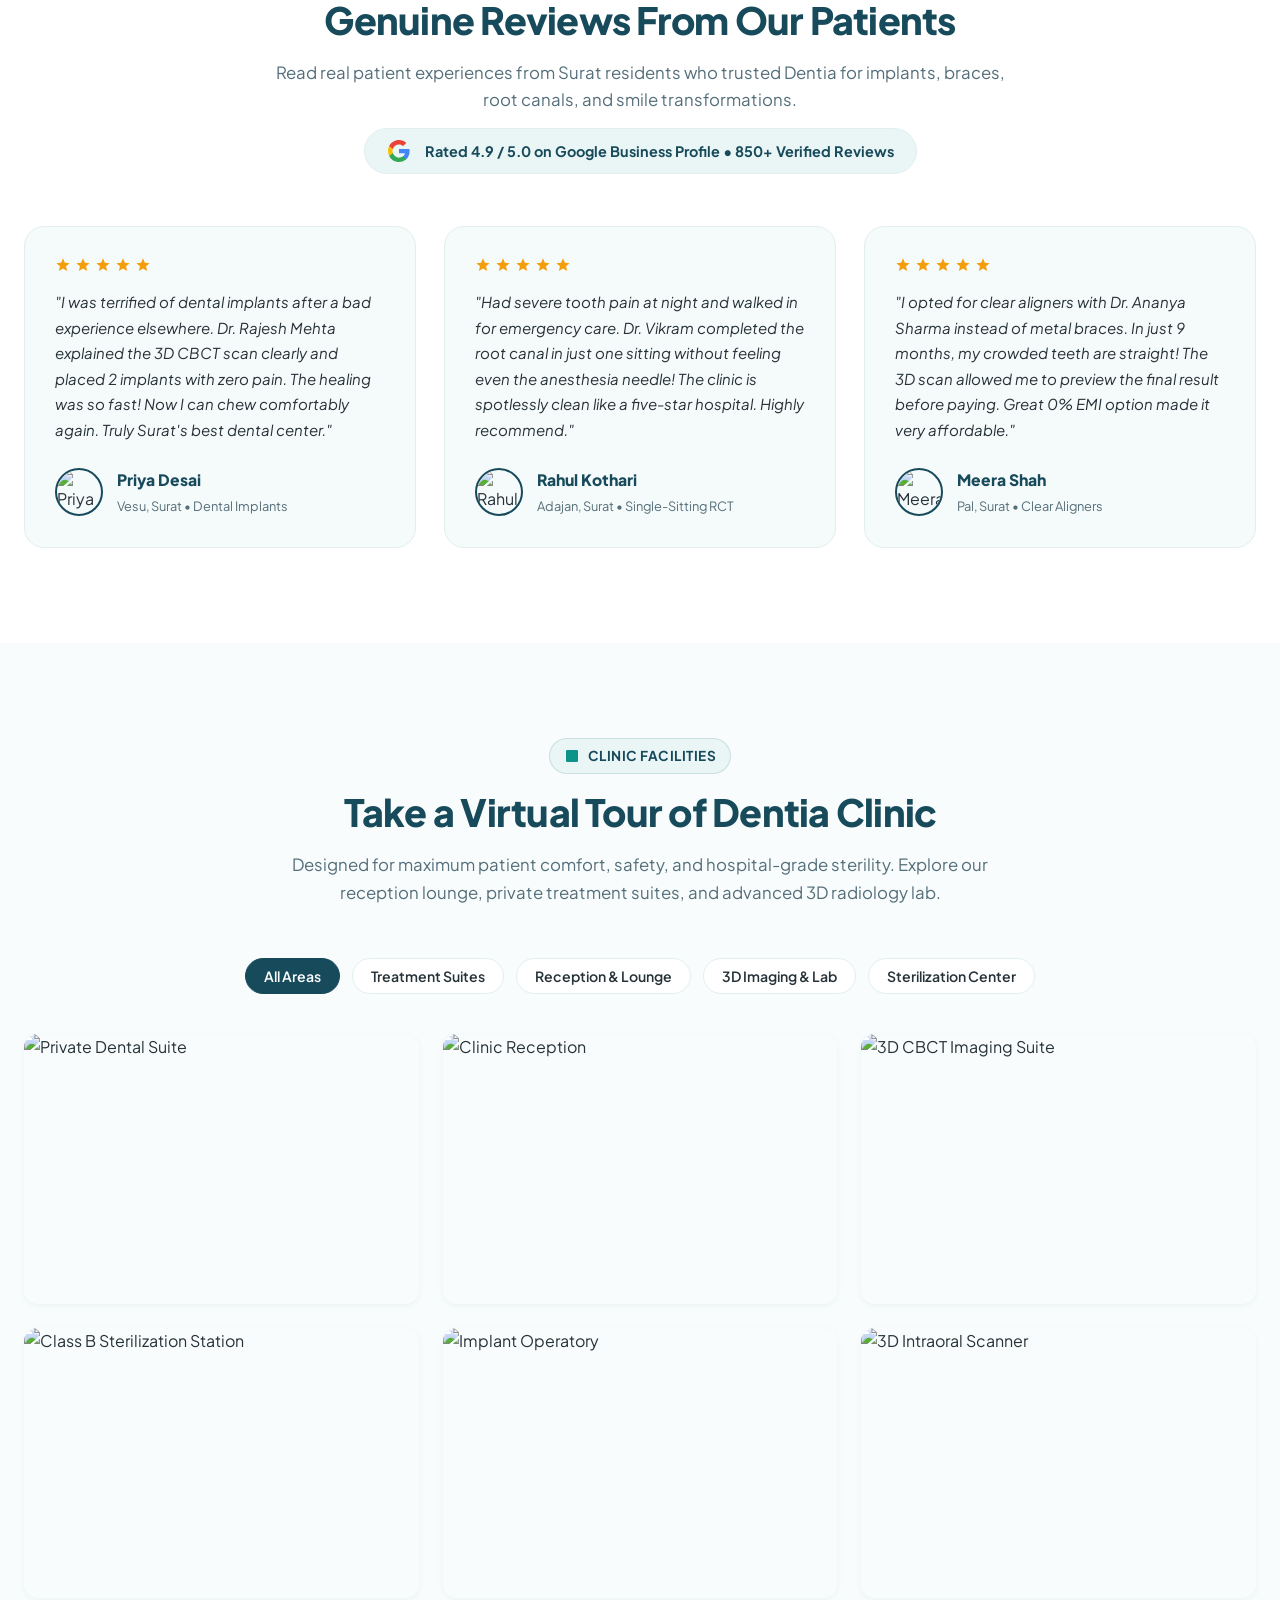
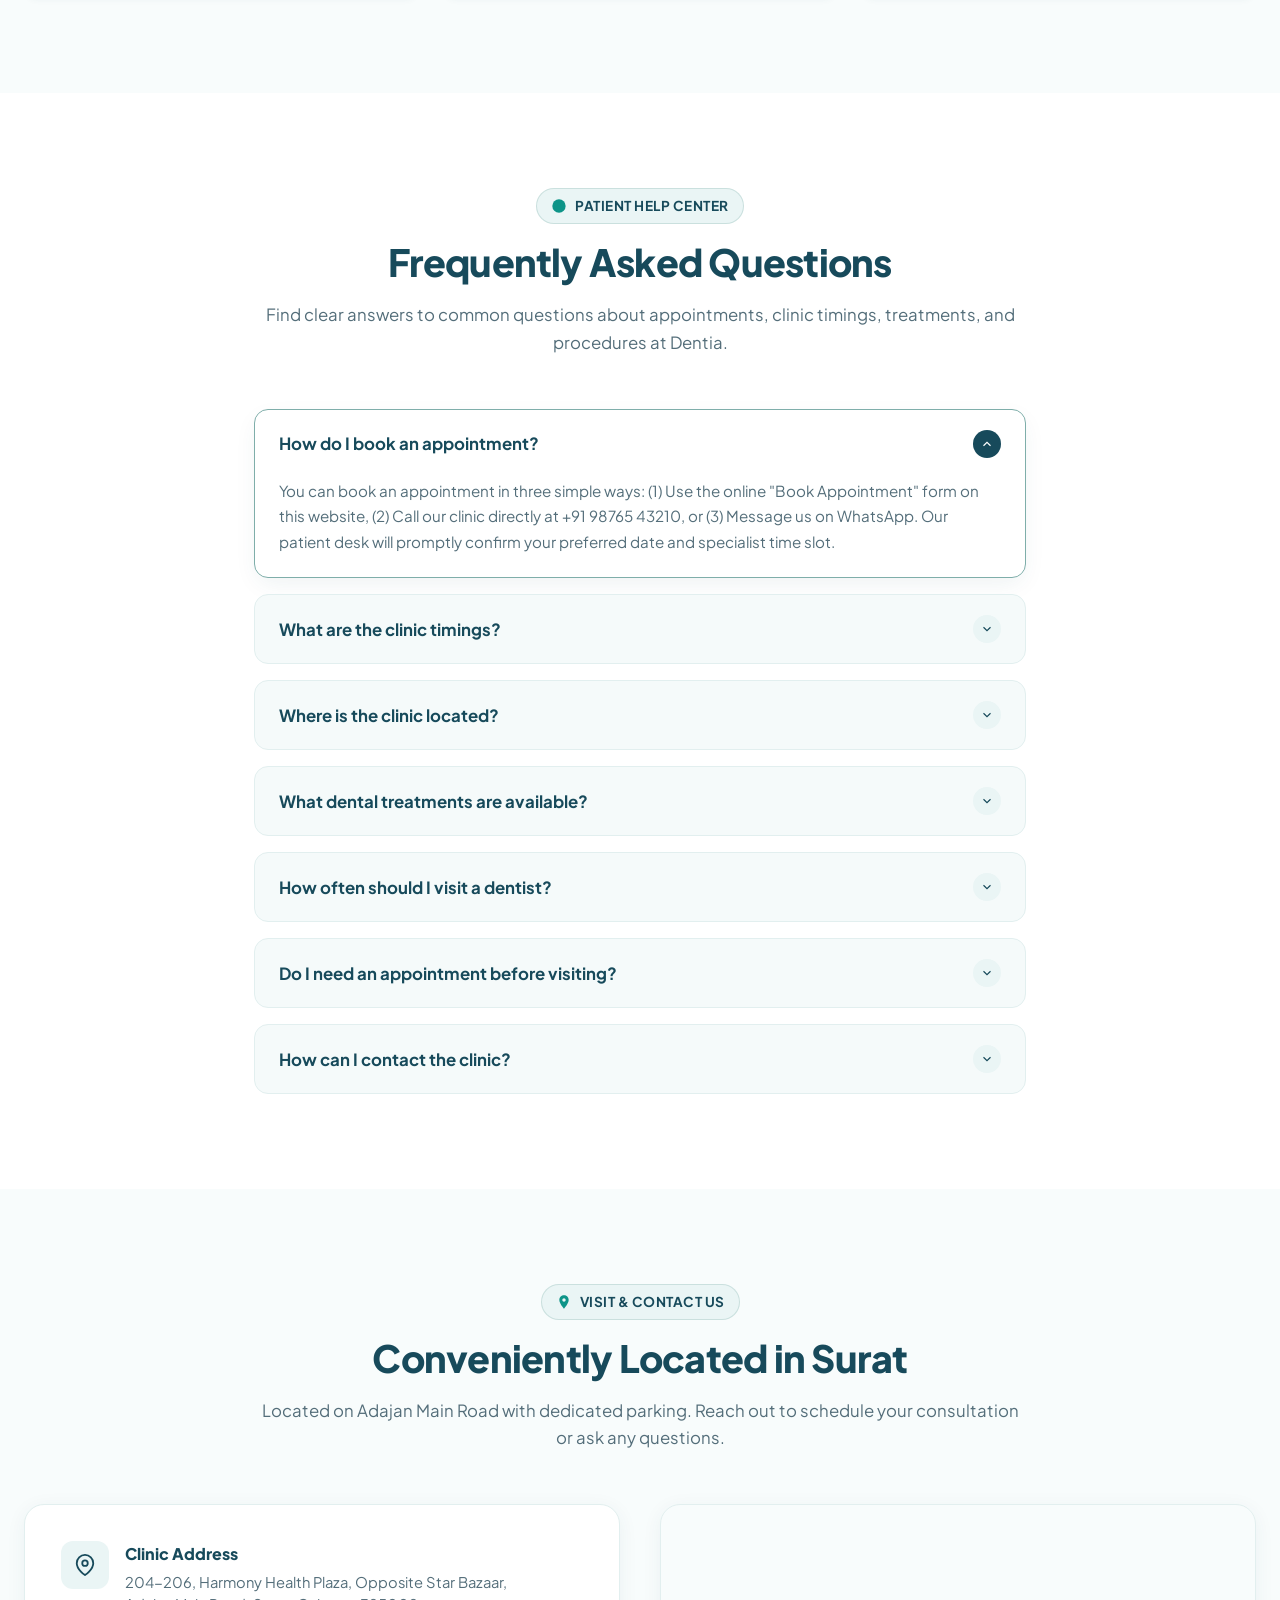
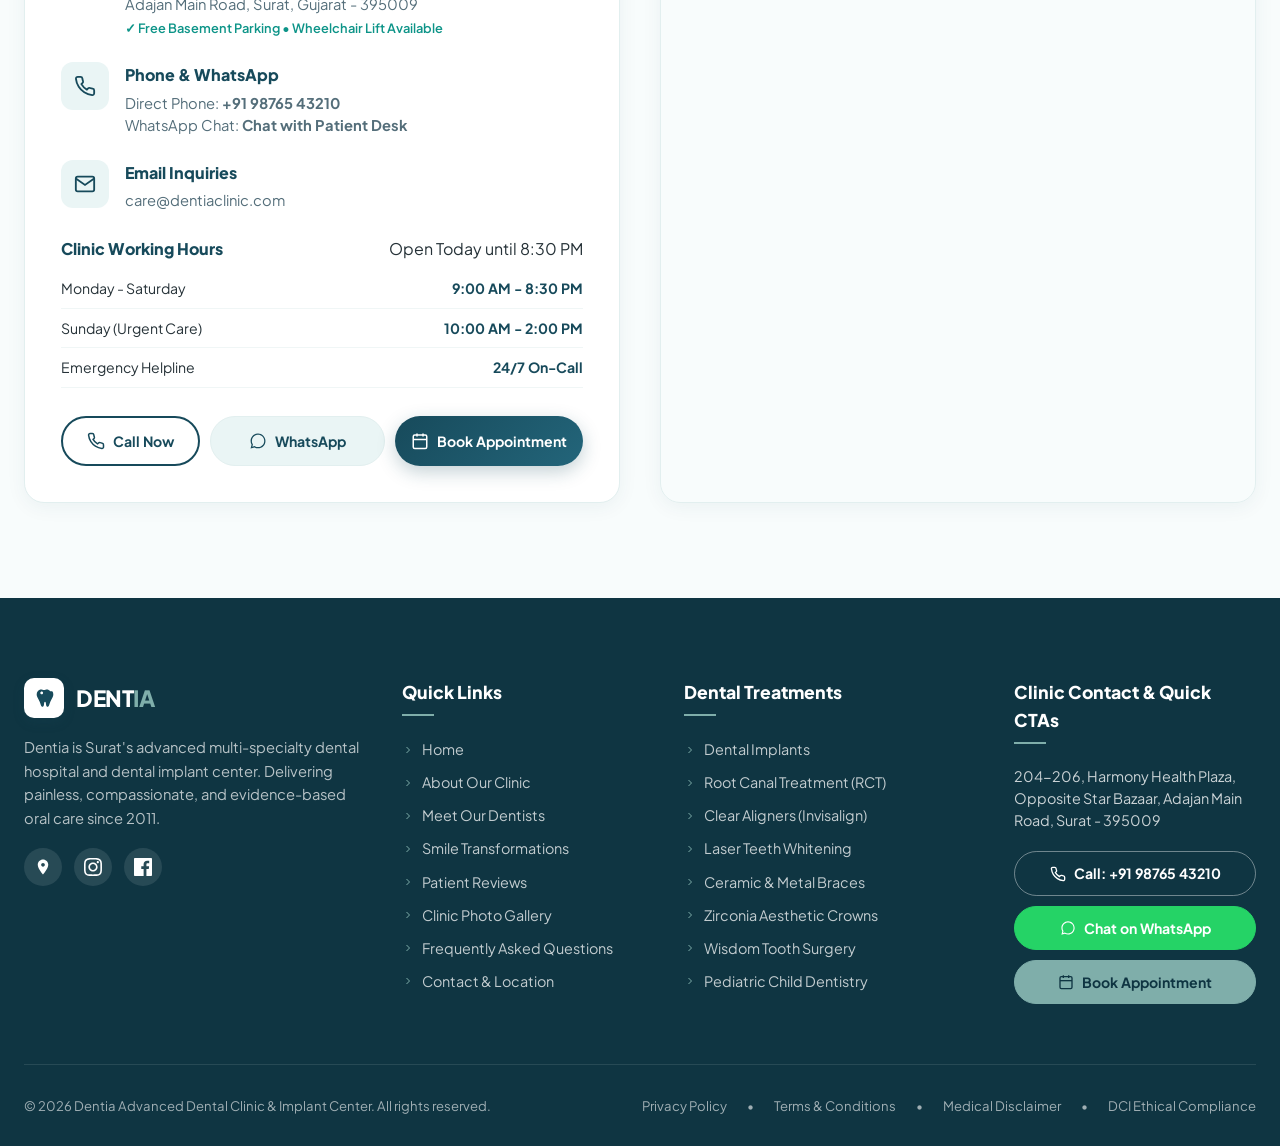
==== commit 422054e2: "Redesign statistics and trust indicator cards for mobile: modern executive KPI layout, 2x2 grid, cen" ====
--- a/index.html
+++ b/index.html
@@ -28,7 +28,7 @@
   <link href="https://fonts.googleapis.com/css2?family=Inter:wght@400;500;600;700&family=Plus+Jakarta+Sans:wght@500;600;700;800&display=swap" rel="stylesheet">
 
   <!-- Main Stylesheet -->
-  <link rel="stylesheet" href="styles.css?v=3">
+  <link rel="stylesheet" href="styles.css?v=4">
 
   <!-- LocalBusiness / Dentist Schema Structured Data -->
   <script type="application/ld+json">
@@ -676,41 +676,45 @@
   <section class="trust-section">
     <div class="container">
       <div class="trust-grid">
+        <!-- Stat 1: Years of Excellence -->
         <div class="trust-item">
-          <div class="trust-icon-wrap">
-            <svg viewBox="0 0 24 24" fill="none" stroke="currentColor" stroke-width="2"><path d="M12 2v20M17 5H9.5a3.5 3.5 0 0 0 0 7h5a3.5 3.5 0 0 1 0 7H6"/></svg>
-          </div>
-          <div>
+          <div class="trust-icon-wrap" aria-hidden="true">
+            <svg viewBox="0 0 24 24" fill="none" stroke="currentColor" stroke-width="2"><circle cx="12" cy="8" r="6"/><polyline points="8.21 13.89 7 23 12 20 17 23 15.79 13.88"/></svg>
+          </div>
+          <div class="trust-text-wrap">
             <div class="trust-metric">15+ Years</div>
             <div class="trust-label">Clinical Excellence in Surat</div>
           </div>
         </div>
 
+        <!-- Stat 2: Happy Smiles -->
         <div class="trust-item">
-          <div class="trust-icon-wrap">
-            <svg viewBox="0 0 24 24" fill="none" stroke="currentColor" stroke-width="2"><path d="M17 21v-2a4 4 0 0 0-4-4H5a4 4 0 0 0-4 4v2"/><circle cx="9" cy="7" r="4"/><path d="M23 21v-2a4 4 0 0 0-3-3.87"/><path d="M16 3.13a4 4 0 0 1 0 7.75"/></svg>
-          </div>
-          <div>
+          <div class="trust-icon-wrap" aria-hidden="true">
+            <svg viewBox="0 0 24 24" fill="none" stroke="currentColor" stroke-width="2"><circle cx="12" cy="12" r="10"/><path d="M8 14s1.5 2 4 2 4-2 4-2"/><line x1="9" y1="9" x2="9.01" y2="9"/><line x1="15" y1="9" x2="15.01" y2="9"/></svg>
+          </div>
+          <div class="trust-text-wrap">
             <div class="trust-metric">18,500+</div>
             <div class="trust-label">Happy Patient Smiles Restored</div>
           </div>
         </div>
 
+        <!-- Stat 3: Hospital-Grade Sterilization -->
         <div class="trust-item">
-          <div class="trust-icon-wrap">
-            <svg viewBox="0 0 24 24" fill="none" stroke="currentColor" stroke-width="2"><path d="M12 22s8-4 8-10V5l-8-3-8 3v7c0 6 8 10 8 10z"/><path d="M9 12l2 2 4-4"/></svg>
-          </div>
-          <div>
+          <div class="trust-icon-wrap" aria-hidden="true">
+            <svg viewBox="0 0 24 24" fill="none" stroke="currentColor" stroke-width="2"><path d="M12 22s8-4 8-10V5l-8-3-8 3v7c0 6 8 10 8 10z"/><polyline points="9 12 11 14 15 10"/></svg>
+          </div>
+          <div class="trust-text-wrap">
             <div class="trust-metric">100% Class-B</div>
             <div class="trust-label">Hospital-Grade Sterilization</div>
           </div>
         </div>
 
+        <!-- Stat 4: Google Patient Rating -->
         <div class="trust-item">
-          <div class="trust-icon-wrap">
-            <svg viewBox="0 0 24 24" fill="none" stroke="currentColor" stroke-width="2"><polygon points="12 2 15.09 8.26 22 9.27 17 14.14 18.18 21.02 12 17.77 5.82 21.02 7 14.14 2 9.27 8.91 8.26 12 2"/></svg>
-          </div>
-          <div>
+          <div class="trust-icon-wrap" aria-hidden="true">
+            <svg viewBox="0 0 24 24" fill="currentColor"><polygon points="12 2 15.09 8.26 22 9.27 17 14.14 18.18 21.02 12 17.77 5.82 21.02 7 14.14 2 9.27 8.91 8.26 12 2"/></svg>
+          </div>
+          <div class="trust-text-wrap">
             <div class="trust-metric">4.9 / 5.0</div>
             <div class="trust-label">850+ Google Patient Reviews</div>
           </div>
--- a/styles.css
+++ b/styles.css
@@ -1267,6 +1267,11 @@
   line-height: 1.1;
 }
 
+.trust-text-wrap {
+  display: flex;
+  flex-direction: column;
+}
+
 .trust-label {
   font-size: 0.85rem;
   color: var(--text-muted);
@@ -2970,6 +2975,11 @@
     grid-column: span 2 !important;
   }
 
+  .trust-grid {
+    grid-template-columns: repeat(2, 1fr) !important;
+    gap: 16px !important;
+  }
+
   .about-grid, .transformation-grid, .contact-grid {
     grid-template-columns: 1fr !important;
     gap: 36px !important;
@@ -3085,22 +3095,72 @@
     font-size: 16px !important; /* Prevents iOS Safari auto-zoom */
   }
 
-  /* Trust Indicators Grid */
+  /* Trust & Statistics Indicators Grid (Mobile Modern Card Layout) */
+  .trust-section {
+    padding: 24px 0 16px !important;
+    background-color: var(--white) !important;
+  }
+
   .trust-grid {
     grid-template-columns: repeat(2, 1fr) !important;
     gap: 12px !important;
-  }
-
-  .trust-card {
-    padding: 16px 12px !important;
-  }
-
-  .trust-number {
-    font-size: 1.65rem !important;
+    width: 100% !important;
+  }
+
+  .trust-item {
+    display: flex !important;
+    flex-direction: column !important;
+    align-items: center !important;
+    text-align: center !important;
+    padding: 18px 10px 16px 10px !important;
+    border-radius: 18px !important;
+    background: linear-gradient(180deg, #FFFFFF 0%, #F5FAFA 100%) !important;
+    border: 1px solid rgba(23, 74, 91, 0.12) !important;
+    box-shadow: 0 4px 14px rgba(23, 74, 91, 0.05) !important;
+    gap: 0 !important;
+    box-sizing: border-box !important;
+    transition: transform var(--transition-fast) !important;
+  }
+
+  .trust-icon-wrap {
+    width: 46px !important;
+    height: 46px !important;
+    border-radius: 13px !important;
+    margin-bottom: 10px !important;
+    background: linear-gradient(135deg, var(--primary) 0%, var(--accent-teal) 100%) !important;
+    box-shadow: 0 4px 12px rgba(13, 148, 136, 0.24) !important;
+    flex-shrink: 0 !important;
+  }
+
+  .trust-icon-wrap svg {
+    width: 22px !important;
+    height: 22px !important;
+  }
+
+  .trust-text-wrap {
+    display: flex !important;
+    flex-direction: column !important;
+    align-items: center !important;
+    text-align: center !important;
+    width: 100% !important;
+  }
+
+  .trust-metric {
+    font-size: 1.45rem !important;
+    font-weight: 800 !important;
+    color: var(--primary) !important;
+    line-height: 1.15 !important;
+    margin-bottom: 5px !important;
+    letter-spacing: -0.02em !important;
   }
 
   .trust-label {
-    font-size: 0.78rem !important;
+    font-size: 0.76rem !important;
+    font-weight: 600 !important;
+    color: var(--text-muted) !important;
+    line-height: 1.35 !important;
+    max-width: 135px !important;
+    margin: 0 auto !important;
   }
 
   /* Treatments & Services Horizontal Swipe Filter Tabs */
@@ -3563,11 +3623,35 @@
     height: 38px !important;
   }
 
-  .trust-card {
-    padding: 14px 10px !important;
-  }
-  .trust-number {
-    font-size: 1.45rem !important;
+  .trust-grid {
+    gap: 10px !important;
+  }
+
+  .trust-item {
+    padding: 16px 8px 14px 8px !important;
+    border-radius: 14px !important;
+  }
+
+  .trust-icon-wrap {
+    width: 40px !important;
+    height: 40px !important;
+    border-radius: 11px !important;
+    margin-bottom: 8px !important;
+  }
+
+  .trust-icon-wrap svg {
+    width: 20px !important;
+    height: 20px !important;
+  }
+
+  .trust-metric {
+    font-size: 1.32rem !important;
+  }
+
+  .trust-label {
+    font-size: 0.72rem !important;
+    max-width: 125px !important;
+    line-height: 1.3 !important;
   }
 
   /* Compact Contact & Map Adjustments */
@@ -3609,7 +3693,36 @@
   }
 
   .trust-grid {
-    grid-template-columns: 1fr !important;
+    grid-template-columns: repeat(2, 1fr) !important;
+    gap: 8px !important;
+  }
+
+  .trust-item {
+    padding: 13px 6px 12px 6px !important;
+    border-radius: 12px !important;
+  }
+
+  .trust-icon-wrap {
+    width: 36px !important;
+    height: 36px !important;
+    border-radius: 9px !important;
+    margin-bottom: 6px !important;
+  }
+
+  .trust-icon-wrap svg {
+    width: 17px !important;
+    height: 17px !important;
+  }
+
+  .trust-metric {
+    font-size: 1.18rem !important;
+    margin-bottom: 3px !important;
+  }
+
+  .trust-label {
+    font-size: 0.68rem !important;
+    max-width: 105px !important;
+    line-height: 1.25 !important;
   }
 
   .section-title {
